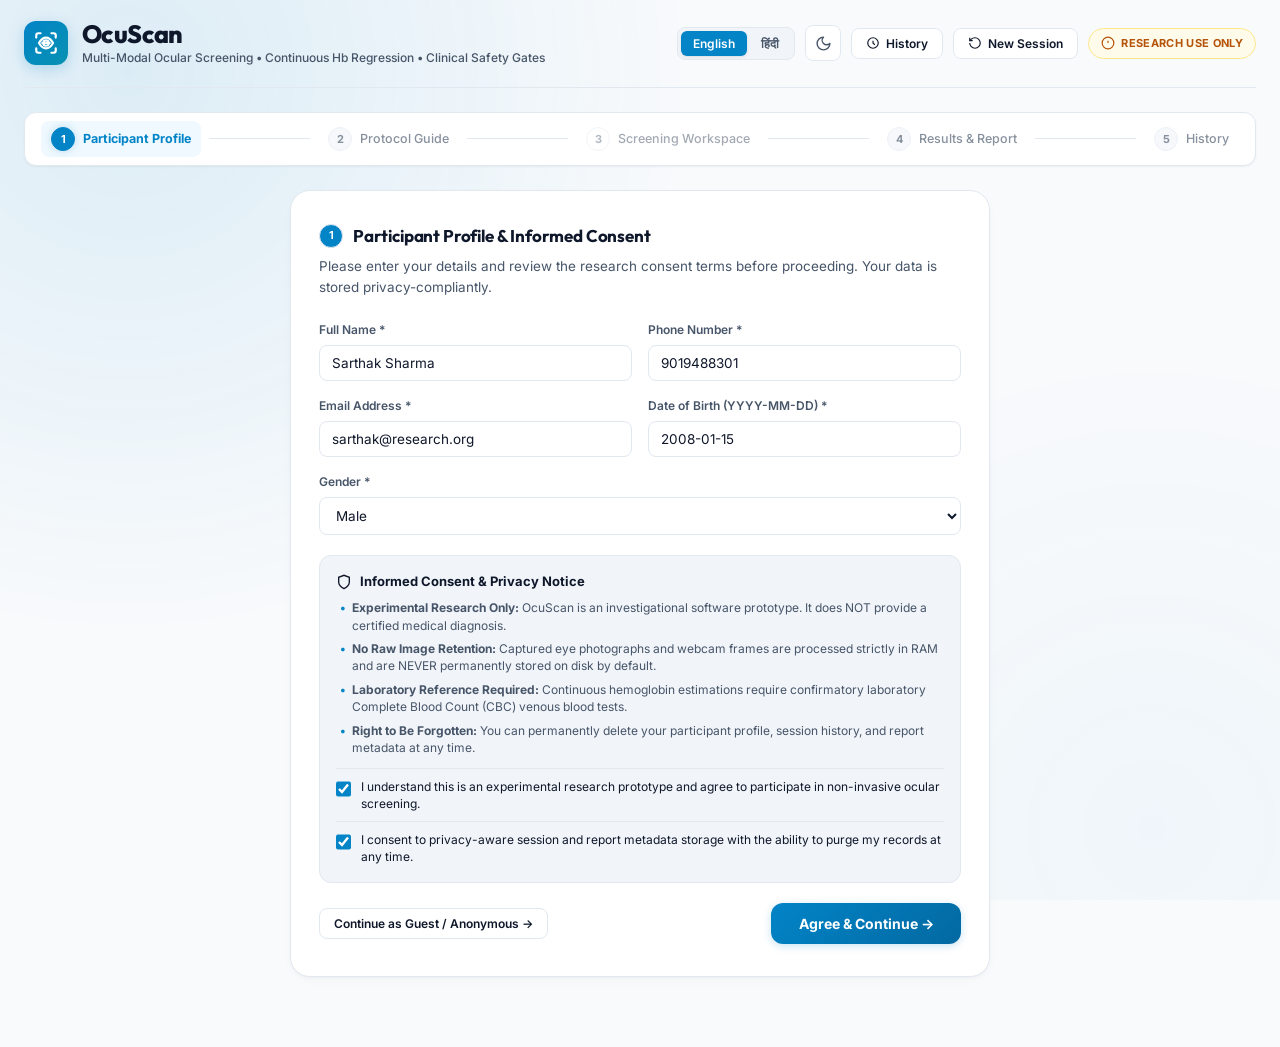
==== static/index.html @ 0b0ce46f "Improved UI and User View" ====
<!DOCTYPE html>
<html lang="en">
<head>
  <meta charset="UTF-8">
  <meta name="viewport" content="width=device-width, initial-scale=1.0">
  <title>OcuScan — Multi-Modal Ocular Screening & Clinical Research Framework</title>
  <meta name="description" content="Research-grade ocular computer vision screening pipeline for Anemia, Conjunctivitis, and Jaundice with reliability gating and multi-view aggregation.">
  
  <!-- Modern Google Fonts -->
  <link rel="preconnect" href="https://fonts.googleapis.com">
  <link rel="preconnect" href="https://fonts.gstatic.com" crossorigin>
  <link href="https://fonts.googleapis.com/css2?family=Inter:wght@400;500;600;700&family=Outfit:wght@600;700;800&display=swap" rel="stylesheet">
  
  <link rel="stylesheet" href="/static/css/style.css">

  <!-- Early theme initialization to prevent Flash of Unstyled Theme -->
  <script>
    (function() {
      try {
        var saved = localStorage.getItem('eyehealth_theme');
        var prefersDark = window.matchMedia && window.matchMedia('(prefers-color-scheme: dark)').matches;
        var theme = saved ? saved : (prefersDark ? 'dark' : 'light');
        document.documentElement.setAttribute('data-theme', theme);
      } catch(e) {}
    })();
  </script>
</head>
<body>
  <div class="container">
    <!-- Header -->
    <header class="header">
      <div class="logo-group">
        <!-- OcuScan Stylized Eye-Scanning Reticle Logo -->
        <div class="logo-icon" aria-hidden="true">
          <svg viewBox="0 0 24 24" fill="none" stroke="currentColor" stroke-width="2" stroke-linecap="round" stroke-linejoin="round">
            <!-- Scanning Reticle Bracket Corners -->
            <path d="M3 7V5a2 2 0 0 1 2-2h2"/>
            <path d="M17 3h2a2 2 0 0 1 2 2v2"/>
            <path d="M21 17v2a2 2 0 0 1-2 2h-2"/>
            <path d="M7 21H5a2 2 0 0 1-2-2v-2"/>
            <!-- Eye Contour -->
            <path d="M5.5 12C7.5 8.5 10 7 12 7s4.5 1.5 6.5 5c-2 3.5-4.5 5-6.5 5s-4.5-1.5-6.5-5Z"/>
            <!-- Iris Focus Aperture -->
            <circle cx="12" cy="12" r="2.5"/>
            <!-- Scanning Focal Beam -->
            <line x1="8.5" y1="12" x2="15.5" y2="12" stroke-dasharray="1 1"/>
          </svg>
        </div>
        <div class="title-area">
          <h1 id="appTitle">OcuScan</h1>
          <p id="appSubtitle" data-i18n="appSubtitle">Multi-Modal Ocular Screening &bull; Continuous Hb Regression &bull; Clinical Safety Gates</p>
        </div>
      </div>
      
      <!-- Header Actions: Language Switcher, Theme Toggle, User Badge, History, Disclaimer -->
      <div class="header-actions">
        <!-- In-Header Language Switcher -->
        <div class="lang-toggle" role="group" aria-label="Language Selector">
          <button id="langBtnEn" class="lang-btn active" type="button" title="Switch to English">English</button>
          <button id="langBtnHi" class="lang-btn" type="button" title="हिंदी में बदलें">हिंदी</button>
        </div>

        <!-- Dark/Light Theme Toggle -->
        <button id="themeToggleBtn" class="theme-toggle-btn" type="button" aria-label="Toggle dark/light theme" title="Toggle dark/light theme">
          <svg class="theme-icon-moon" viewBox="0 0 24 24" fill="none" stroke="currentColor" stroke-width="2" stroke-linecap="round" stroke-linejoin="round">
            <path d="M12 3a6 6 0 0 0 9 9 9 9 0 1 1-9-9Z"/>
          </svg>
          <svg class="theme-icon-sun" viewBox="0 0 24 24" fill="none" stroke="currentColor" stroke-width="2" stroke-linecap="round" stroke-linejoin="round">
            <circle cx="12" cy="12" r="4"/>
            <path d="M12 2v2"/>
            <path d="M12 20v2"/>
            <path d="m4.93 4.93 1.41 1.41"/>
            <path d="m17.66 17.66 1.41 1.41"/>
            <path d="M2 12h2"/>
            <path d="M20 12h2"/>
            <path d="m6.34 17.66-1.41 1.41"/>
            <path d="m19.07 4.93-1.41 1.41"/>
          </svg>
        </button>

        <!-- Registered User Badge -->
        <div id="userBadge" class="btn-secondary" style="display: none; padding: 5px 10px; font-size: 11.5px;">
          <svg width="14" height="14" viewBox="0 0 24 24" fill="none" stroke="currentColor" stroke-width="2">
            <path d="M20 21v-2a4 4 0 0 0-4-4H8a4 4 0 0 0-4 4v2"/>
            <circle cx="12" cy="7" r="4"/>
          </svg>
          <span id="userNameBadge">Participant</span>
        </div>

        <!-- History Button -->
        <button id="btnNavHistory" class="btn-secondary" type="button" title="View screening history">
          <svg width="14" height="14" viewBox="0 0 24 24" fill="none" stroke="currentColor" stroke-width="2">
            <path d="M12 8v4l3 3"/>
            <circle cx="12" cy="12" r="9"/>
          </svg>
          <span id="btnNavHistoryText" data-i18n="btnNavHistoryText">History</span>
        </button>

        <!-- New Session Button -->
        <button id="btnResetSession" class="btn-secondary" type="button" title="Clear inputs and start fresh screening">
          <svg width="14" height="14" viewBox="0 0 24 24" fill="none" stroke="currentColor" stroke-width="2">
            <path d="M3 12a9 9 0 1 0 9-9 9.75 9.75 0 0 0-6.74 2.74L3 8"/>
            <path d="M3 3v5h5"/>
          </svg>
          <span id="btnNewSessionText" data-i18n="btnNewSessionText">New Session</span>
        </button>

        <!-- Research Badge -->
        <div class="research-disclaimer-badge">
          <svg width="14" height="14" viewBox="0 0 24 24" fill="none" stroke="currentColor" stroke-width="2">
            <circle cx="12" cy="12" r="10"/>
            <line x1="12" y1="8" x2="12" y2="12"/>
            <line x1="12" y1="16" x2="12.01" y2="16"/>
          </svg>
          <span>RESEARCH USE ONLY</span>
        </div>
      </div>
    </header>

    <!-- Clinical Workflow Navigation Bar (Exact 5-Step Order) -->
    <nav class="stepper-nav" id="stepperNav" aria-label="Workflow Progress">
      <!-- Step 1: Participant Profile / Login -->
      <button class="step-item active" id="stepBtn1" data-step="1">
        <span class="step-circle">1</span>
        <span class="step-label" data-i18n="step1">Participant Profile</span>
      </button>
      <div class="step-divider" id="stepDiv1"></div>

      <!-- Step 2: Protocol Guide -->
      <button class="step-item" id="stepBtn2" data-step="2">
        <span class="step-circle">2</span>
        <span class="step-label" data-i18n="step2">Protocol Guide</span>
      </button>
      <div class="step-divider" id="stepDiv2"></div>

      <!-- Step 3: Screening Workspace / Capture -->
      <button class="step-item" id="stepBtn3" data-step="3">
        <span class="step-circle">3</span>
        <span class="step-label" data-i18n="step3">Screening Workspace</span>
      </button>
      <div class="step-divider" id="stepDiv3"></div>

      <!-- Step 4: Analysis & Results / Report -->
      <button class="step-item" id="stepBtn4" data-step="4">
        <span class="step-circle">4</span>
        <span class="step-label" data-i18n="step4">Results &amp; Report</span>
      </button>
      <div class="step-divider" id="stepDiv4"></div>

      <!-- Step 5: History -->
      <button class="step-item" id="stepBtn5" data-step="5">
        <span class="step-circle">5</span>
        <span class="step-label" data-i18n="step5">History</span>
      </button>

      <!-- Legacy hidden step hooks for backward compatibility -->
      <button class="step-item" id="stepBtn6" data-step="6" style="display: none;"></button>
      <button class="step-item" id="stepBtn7" data-step="7" style="display: none;"></button>
      <div class="step-divider" id="stepDiv5" style="display: none;"></div>
      <div class="step-divider" id="stepDiv6" style="display: none;"></div>
    </nav>

    <!-- ================================================================
         STEP 1: PARTICIPANT PROFILE / LOGIN & INFORMED CONSENT
         ================================================================ -->
    <section id="page2Registration" class="page-view active">
      <div class="reg-container">
        <div style="display: flex; align-items: center; gap: 10px; margin-bottom: 8px;">
          <div class="step-circle" style="background: var(--color-brand); color: #fff;">1</div>
          <h2 class="section-title" style="margin: 0;" data-i18n="regTitle">Participant Profile &amp; Informed Consent</h2>
        </div>
        <p style="color: var(--text-secondary); font-size: 13.5px; margin-bottom: 24px;" data-i18n="regSub">
          Please enter your details and review the research consent terms before proceeding. Your data is stored privacy-compliantly.
        </p>

        <form id="formRegistration">
          <div class="form-grid-2">
            <div class="form-group">
              <label class="form-label" for="inputRegName" data-i18n="labelFullName">Full Name *</label>
              <input type="text" id="inputRegName" class="form-input" placeholder="e.g. Sarthak Sharma" required value="Sarthak Sharma">
            </div>
            <div class="form-group">
              <label class="form-label" for="inputRegPhone" data-i18n="labelPhone">Phone Number *</label>
              <input type="tel" id="inputRegPhone" class="form-input" placeholder="e.g. 9019488301" required value="9019488301">
            </div>
            <div class="form-group">
              <label class="form-label" for="inputRegEmail" data-i18n="labelEmail">Email Address *</label>
              <input type="email" id="inputRegEmail" class="form-input" placeholder="e.g. sarthak@research.org" required value="sarthak@research.org">
            </div>
            <div class="form-group">
              <label class="form-label" for="inputRegDob" data-i18n="labelDob">Date of Birth (YYYY-MM-DD) *</label>
              <input type="text" id="inputRegDob" class="form-input" placeholder="YYYY-MM-DD" required value="2008-01-15">
            </div>
            <!-- Mandatory Gender Selection (Male, Female, Other) -->
            <div class="form-group" style="grid-column: span 2;">
              <label class="form-label" for="inputRegGender" data-i18n="labelGender">Gender *</label>
              <select id="inputRegGender" class="form-input" required>
                <option value="" disabled data-i18n="genderSelectDefault">Select Gender</option>
                <option value="Male" selected data-i18n="genderMale">Male</option>
                <option value="Female" data-i18n="genderFemale">Female</option>
                <option value="Other" data-i18n="genderOther">Other</option>
              </select>
            </div>
          </div>

          <!-- Informed Consent Panel -->
          <div class="consent-panel">
            <h4 data-i18n="consentHeader">
              <svg width="16" height="16" viewBox="0 0 24 24" fill="none" stroke="currentColor" stroke-width="2">
                <path d="M12 22s8-4 8-10V5l-8-3-8 3v7c0 6 8 10 8 10z"/>
              </svg>
              Informed Consent &amp; Privacy Notice
            </h4>
            <ul>
              <li data-i18n="consentP1"><strong>Experimental Research Only:</strong> OcuScan is an investigational software prototype. It does NOT provide a certified medical diagnosis.</li>
              <li data-i18n="consentP2"><strong>No Raw Image Retention:</strong> Captured eye photographs and webcam frames are processed strictly in RAM and are NEVER permanently stored on disk by default.</li>
              <li data-i18n="consentP3"><strong>Laboratory Reference Required:</strong> Continuous hemoglobin estimations require confirmatory laboratory Complete Blood Count (CBC) venous blood tests.</li>
              <li data-i18n="consentP4"><strong>Right to Be Forgotten:</strong> You can permanently delete your participant profile, session history, and report metadata at any time.</li>
            </ul>

            <div class="consent-checkbox-wrap">
              <input type="checkbox" id="chkConsentResearch" checked required>
              <label for="chkConsentResearch" class="consent-checkbox-label" data-i18n="chkConsentResearchText">
                I understand this is an experimental research prototype and agree to participate in non-invasive ocular screening.
              </label>
            </div>
            <div class="consent-checkbox-wrap" style="margin-top: 8px;">
              <input type="checkbox" id="chkConsentStorage" checked required>
              <label for="chkConsentStorage" class="consent-checkbox-label" data-i18n="chkConsentStorageText">
                I consent to privacy-aware session and report metadata storage with the ability to purge my records at any time.
              </label>
            </div>
          </div>

          <div id="regErrorAlert" class="alert-box alert-danger" style="display: none; margin-bottom: 16px;"></div>

          <div style="display: flex; justify-content: space-between; align-items: center; gap: 12px; flex-wrap: wrap;">
            <button id="btnSkipRegistration" class="btn-secondary" type="button" data-i18n="btnSkipReg">
              Continue as Guest / Anonymous &rarr;
            </button>
            <button id="btnSubmitRegistration" class="btn-primary" type="submit" style="width: auto; min-width: 190px;">
              <span data-i18n="btnAgreeContinue">Agree &amp; Continue &rarr;</span>
            </button>
          </div>
          <!-- Hidden legacy back link for backward safety -->
          <button id="btnBackToLang" type="button" style="display: none;"></button>
        </form>
      </div>
    </section>

    <!-- ================================================================
         STEP 2: PROTOCOL GUIDE
         ================================================================ -->
    <section id="page3Guide" class="page-view">
      <div class="guide-container">
        <div style="display: flex; align-items: center; gap: 10px; margin-bottom: 8px;">
          <div class="step-circle" style="background: var(--color-brand); color: #fff;">2</div>
          <h2 class="section-title" style="margin: 0;" data-i18n="guideTitle">Guided Preparation &amp; Protocol</h2>
        </div>
        <p style="color: var(--text-secondary); font-size: 13.5px;" data-i18n="guideSub">
          Follow these 6 simple steps for optimal optical clarity, non-invasive imaging, and reliable screening results.
        </p>

        <div class="guide-step-grid">
          <div class="guide-step-card">
            <span class="guide-step-badge">1</span>
            <h3 class="guide-step-title" data-i18n="guideStep1Title">Diffuse Illumination</h3>
            <p class="guide-step-text" data-i18n="guideStep1Desc">Face an indirect, soft light source. Avoid direct flash, harsh sunlight reflections, or heavy shadows on the ocular surface.</p>
          </div>
          <div class="guide-step-card">
            <span class="guide-step-badge">2</span>
            <h3 class="guide-step-title" data-i18n="guideStep2Title">Enable Camera</h3>
            <p class="guide-step-text" data-i18n="guideStep2Desc">Allow browser camera permissions when prompted. Alternatively, use research photograph file upload.</p>
          </div>
          <div class="guide-step-card">
            <span class="guide-step-badge">3</span>
            <h3 class="guide-step-title" data-i18n="guideStep3Title">Eye Positioning (10–15 cm)</h3>
            <p class="guide-step-text" data-i18n="guideStep3Desc">Position the target eye within 10–15 cm of the lens. Macro anterior view required, NOT a distant full-face selfie.</p>
          </div>
          <div class="guide-step-card">
            <span class="guide-step-badge">4</span>
            <h3 class="guide-step-title" data-i18n="guideStep4Title">Non-Invasive View Selection</h3>
            <p class="guide-step-text" data-i18n="guideStep4Desc">Gently expose the lower palpebral conjunctiva by resting a clean fingertip on the lower cheekbone. Never force or pull.</p>
          </div>
          <div class="guide-step-card">
            <span class="guide-step-badge">5</span>
            <h3 class="guide-step-title" data-i18n="guideStep5Title">Automated Quality Check</h3>
            <p class="guide-step-text" data-i18n="guideStep5Desc">The system checks sharpness and luminance in real-time. If blur or glare is detected, instant feedback is provided.</p>
          </div>
          <div class="guide-step-card">
            <span class="guide-step-badge">6</span>
            <h3 class="guide-step-title" data-i18n="guideStep6Title">Downloadable 2-Page Report</h3>
            <p class="guide-step-text" data-i18n="guideStep6Desc">Receive an official, two-page clinical research report in English or Hindi with complete diagnostic safety boundaries.</p>
          </div>
        </div>

        <div style="display: flex; justify-content: space-between; align-items: center; gap: 12px; flex-wrap: wrap;">
          <button id="btnBackToReg" class="btn-secondary" type="button" data-i18n="btnBackProfile">&larr; Back to Profile</button>
          <button id="btnProceedToCapture" class="btn-primary" type="button" style="width: auto; min-width: 200px;">
            <span data-i18n="btnReadyCapture">Ready to Capture &rarr;</span>
          </button>
        </div>
      </div>
    </section>

    <!-- ================================================================
         STEP 3: SCREENING WORKSPACE / CAPTURE
         ================================================================ -->
    <section id="page4Capture" class="page-view">
      <!-- Welcome Hero Section -->
      <div style="margin-bottom: 20px;">
        <h2 style="font-family: 'Outfit', sans-serif; font-size: 22px; font-weight: 700; color: var(--text-primary); margin-bottom: 4px;" data-i18n="screeningTitle">
          Non-Invasive Ocular Health Screening
        </h2>
        <p style="color: var(--text-secondary); font-size: 13.5px; max-width: 780px; line-height: 1.5;" data-i18n="screeningSub">
          Upload high-resolution anterior segment photographs or capture a live macro camera still to estimate continuous hemoglobin (Hb in g/dL) with active clinical reliability and dataset validation gates.
        </p>
      </div>

      <!-- Project Context Banner -->
      <aside class="banner-notice" aria-label="System Notice">
        <div style="display: flex; align-items: center; gap: 10px;">
          <svg width="18" height="18" viewBox="0 0 24 24" fill="none" stroke="currentColor" stroke-width="2" style="color: var(--color-brand); flex-shrink: 0;">
            <path d="M12 22s8-4 8-10V5l-8-3-8 3v7c0 6 8 10 8 10z"/>
          </svg>
          <div>
            <strong data-i18n="safetyGateTitle">Active Safety Gating:</strong>
            <span data-i18n="safetyGateText">Continuous hemoglobin predictions are permitted for experimental research use. Disease classifications are gated when dataset shortcuts or missing ground truth are detected.</span>
          </div>
        </div>
      </aside>

      <!-- Clinical Target Modules Selection -->
      <section aria-labelledby="modules-title">
        <h2 id="modules-title" class="section-title">
          <svg width="18" height="18" viewBox="0 0 24 24" fill="none" stroke="currentColor" stroke-width="2">
            <rect x="3" y="3" width="7" height="7"/>
            <rect x="14" y="3" width="7" height="7"/>
            <rect x="14" y="14" width="7" height="7"/>
            <rect x="3" y="14" width="7" height="7"/>
          </svg>
          <span data-i18n="modulesTitle">Clinical Target Modules</span>
        </h2>
        <div class="modules-grid" id="modulesGrid">
          <!-- Module A: Anemia -->
          <article class="module-card selected" id="moduleCardAnemia" data-module="anemia" tabindex="0" role="button" aria-pressed="true">
            <div class="card-top">
              <div>
                <h3 class="module-name" data-i18n="moduleAnemiaName">Anemia / Hemoglobin</h3>
                <span class="module-sub" data-i18n="moduleAnemiaSub">Continuous Hb Regression</span>
              </div>
              <span class="status-badge available" data-i18n="statusResearchOnly">RESEARCH ONLY</span>
            </div>
            <p class="module-desc" data-i18n="moduleAnemiaDesc">
              Predicts laboratory hemoglobin (g/dL) from conjunctival pallor using a pretrained ResNet-50. Supports multi-view session averaging across palpebral and forniceal crops.
            </p>
            <div class="module-meta">
              <span>Arch: ResNet-50</span>
              <span>Test MAE: ~1.50 g/dL</span>
            </div>
          </article>

          <!-- Module B: Conjunctivitis -->
          <article class="module-card" id="moduleCardConj" data-module="conjunctivitis" tabindex="0" role="button" aria-pressed="false">
            <div class="card-top">
              <div>
                <h3 class="module-name" data-i18n="moduleConjName">Conjunctivitis</h3>
                <span class="module-sub" data-i18n="moduleConjSub">Ocular Erythema Classifier</span>
              </div>
              <span class="status-badge blocked" data-i18n="statusBlockedGate">BLOCKED (GATE)</span>
            </div>
            <p class="module-desc" data-i18n="moduleConjDesc">
              Reliability gate active. Layer 3.5 audit revealed normal vs disease classes have non-overlapping dimensions (56px square vs 352px macro). Predictions are blocked to prevent shortcut reliance.
            </p>
            <div class="module-meta">
              <span>Arch: MobileNetV3-S</span>
              <span>Gate: Resolution Confound</span>
            </div>
          </article>

          <!-- Module C: Jaundice -->
          <article class="module-card disabled" id="moduleCardJaund" data-module="jaundice" tabindex="0" role="button" aria-pressed="false" aria-disabled="true">
            <div class="card-top">
              <div>
                <h3 class="module-name" data-i18n="moduleJaundName">Jaundice / Icterus</h3>
                <span class="module-sub" data-i18n="moduleJaundSub">Scleral Bilirubin Screening</span>
              </div>
              <span class="status-badge unavailable" data-i18n="statusUnavailable">UNAVAILABLE</span>
            </div>
            <p class="module-desc" data-i18n="moduleJaundDesc">
              No clinical dataset or laboratory total serum bilirubin measurements exist in workspace. Synthetic predictions and placeholder models are prohibited.
            </p>
            <div class="module-meta">
              <span>Arch: MobileNetV3-S</span>
              <span>Status: Dataset Missing</span>
            </div>
          </article>
        </div>
      </section>

      <!-- Main Workflow Layout -->
      <main class="workflow-grid">
        <!-- Input Panel -->
        <section class="panel" aria-labelledby="input-title">
          <h2 id="input-title" class="section-title">
            <svg width="18" height="18" viewBox="0 0 24 24" fill="none" stroke="currentColor" stroke-width="2">
              <path d="M21 15v4a2 2 0 0 1-2 2H5a2 2 0 0 1-2-2v-4"/>
              <polyline points="17 8 12 3 7 8"/>
              <line x1="12" y1="3" x2="12" y2="15"/>
            </svg>
            <span data-i18n="inputSessionTitle">Input Session &amp; Image Capture</span>
          </h2>

          <!-- Module Status Explanation Banner -->
          <div id="moduleBanner" class="alert-box alert-info" style="margin-bottom: 16px;">
            <strong>Active Module: Anemia Hemoglobin Regressor</strong><br>
            Permitted for experimental research use. You may upload one or multiple anatomical views (e.g. palpebral, forniceal, full eye) from the same capture session.
          </div>

          <!-- Source Mode Switcher -->
          <div class="mode-switcher">
            <button id="btnModeUpload" class="btn-mode active" type="button">
              <svg width="15" height="15" viewBox="0 0 24 24" fill="none" stroke="currentColor" stroke-width="2">
                <path d="M21 15v4a2 2 0 0 1-2 2H5a2 2 0 0 1-2-2v-4"/>
                <polyline points="17 8 12 3 7 8"/>
                <line x1="12" y1="3" x2="12" y2="15"/>
              </svg>
              <span data-i18n="modeUpload">File Upload Mode</span>
            </button>
            <button id="btnModeWebcam" class="btn-mode" type="button">
              <svg width="15" height="15" viewBox="0 0 24 24" fill="none" stroke="currentColor" stroke-width="2">
                <path d="M23 7l-7 5 7 5V7z"/>
                <rect x="1" y="5" width="15" height="14" rx="2" ry="2"/>
              </svg>
              <span data-i18n="modeWebcam">Live Laptop Camera</span>
            </button>
          </div>

          <!-- File Upload Section -->
          <div id="uploadSection">
            <!-- Dropzone -->
            <div class="dropzone" id="dropzone" role="region" aria-label="Image dropzone">
              <input type="file" id="fileInput" multiple accept=".jpg,.jpeg,.png,.bmp,.webp,.tiff" style="display: none;">
              <svg viewBox="0 0 24 24" fill="none" stroke-width="1.5" stroke-linecap="round" stroke-linejoin="round">
                <rect x="3" y="3" width="18" height="18" rx="2" ry="2"/>
                <circle cx="8.5" cy="8.5" r="1.5"/>
                <polyline points="21 15 16 10 5 21"/>
              </svg>
              <div class="dropzone-title" data-i18n="dropzoneTitle">Click to upload or drag &amp; drop images</div>
              <div class="dropzone-hint" data-i18n="dropzoneHint">Supports JPG, PNG, WEBP (Ocular anterior crops or full eye)</div>
            </div>

            <!-- Uploaded Images Previews & View Selection -->
            <div class="previews-container" id="previewsContainer" style="display: none;">
              <!-- Dynamically populated -->
            </div>
          </div>

          <!-- Live Laptop Camera Section (Layer 6) -->
          <div id="webcamSection" style="display: none;">
            <!-- Camera Viewport Container -->
            <div class="webcam-container">
              <video id="webcamVideo" autoplay playsinline muted></video>
              <div class="webcam-overlay" id="webcamOverlay">
                <div class="eye-guide-reticle">
                  <div class="eye-guide-oval"></div>
                </div>
                <div class="guide-label-box">
                  <span class="guide-title" data-i18n="guideReticleTitle">Manual Macro Framing Target (10–15 cm)</span>
                  <span class="guide-sub" data-i18n="guideReticleSub">Position one eye to fill this area. Positioning aid only; not automated eye detection.</span>
                </div>
              </div>
              <canvas id="webcamCanvas" style="display: none;"></canvas>
            </div>

            <!-- Anatomical Framing Warning -->
            <div class="alert-box alert-warning" style="margin-top: 10px; font-size: 11.5px; line-height: 1.45;" data-i18n="cameraMacroWarning">
              <strong>⚠️ MACRO EYE FRAMING REQUIRED — NOT A FULL FACE:</strong><br>
              The model requires a close-up image of the ocular conjunctiva. A full-face selfie contains mostly facial skin and background, which cannot be analyzed for microvascular conjunctival pallor. Move within 10–15 cm of the laptop camera and expose the target eye view.
            </div>

            <!-- Camera Controls -->
            <div class="camera-controls">
              <button id="btnStartCamera" class="btn-cam" type="button">
                <svg width="15" height="15" viewBox="0 0 24 24" fill="none" stroke="currentColor" stroke-width="2">
                  <circle cx="12" cy="12" r="10"/>
                  <polygon points="10 8 16 12 10 16 10 8"/>
                </svg>
                <span data-i18n="btnStartCam">Start Camera</span>
              </button>
              <button id="btnCaptureStill" class="btn-cam btn-cam-capture" type="button" disabled>
                <svg width="15" height="15" viewBox="0 0 24 24" fill="none" stroke="currentColor" stroke-width="2">
                  <circle cx="12" cy="12" r="3"/>
                  <path d="M19 21H5a2 2 0 0 1-2-2V7a2 2 0 0 1 2-2h4l2-3h6l2 3h4a2 2 0 0 1 2 2v12a2 2 0 0 1-2 2z"/>
                </svg>
                <span data-i18n="btnCaptureCam">Capture Still</span>
              </button>
              <button id="btnStopCamera" class="btn-cam" type="button" style="display: none;">
                <svg width="15" height="15" viewBox="0 0 24 24" fill="none" stroke="currentColor" stroke-width="2">
                  <rect x="6" y="6" width="12" height="12"/>
                </svg>
                <span data-i18n="btnStopCam">Stop</span>
              </button>
            </div>

            <!-- Camera Status & Error Alert -->
            <div id="webcamStatusAlert" class="alert-box alert-warning" style="display: none; margin-top: 12px;"></div>

            <!-- Captured Still Preview & Guidance Card -->
            <div id="capturedStillCard" class="captured-card" style="display: none; margin-top: 16px;">
              <div style="display: flex; gap: 14px; align-items: flex-start;">
                <img id="capturedStillThumb" class="preview-thumb" alt="Captured still frame" style="width: 72px; height: 72px;">
                <div style="flex-grow: 1;">
                  <div style="display: flex; justify-content: space-between; align-items: center;">
                    <strong style="font-size: 13px;" data-i18n="capturedStillTitle">Captured Webcam Still</strong>
                    <button id="btnRecapture" class="btn-remove" title="Discard and recapture" type="button" style="width: auto; padding: 2px 8px; font-size: 11px;" data-i18n="btnRecapture">Recapture</button>
                  </div>
                  <div id="webcamQualityMetrics" style="font-size: 11px; margin-top: 4px;"></div>
                  <div style="margin-top: 8px;">
                    <label style="font-size: 11px; color: var(--text-muted); display: block; margin-bottom: 2px;" data-i18n="labelAnatomicalView">Anatomical View Tag:</label>
                    <select id="webcamViewSelect" style="width: 100%; background: var(--bg-input); border: 1px solid var(--border-subtle); color: var(--text-primary); padding: 5px 8px; border-radius: 6px; font-size: 12px;">
                      <option value="raw_eye" data-i18n="viewRawEye">Raw Full Eye View</option>
                      <option value="palpebral" data-i18n="viewPalpebral">Palpebral Conjunctiva</option>
                      <option value="forniceal" data-i18n="viewForniceal">Forniceal Conjunctiva</option>
                      <option value="forniceal_palpebral" data-i18n="viewFornicealPalpebral">Forniceal + Palpebral</option>
                      <option value="unspecified" data-i18n="viewUnspecified">Unspecified Ocular Crop</option>
                    </select>
                  </div>
                </div>
              </div>
              <div id="webcamGuidanceBox" class="guidance-box" style="margin-top: 10px; font-size: 11px;"></div>
            </div>

            <!-- Webcam Domain Validation Gate Warning & Researcher Override -->
            <div id="webcamDomainNotice" class="alert-box alert-danger" style="margin-top: 16px;">
              <h4 style="display: flex; align-items: center; gap: 6px;">
                <svg width="15" height="15" viewBox="0 0 24 24" fill="none" stroke="currentColor" stroke-width="2">
                  <rect x="3" y="11" width="18" height="11" rx="2" ry="2"/>
                  <path d="M7 11V7a5 5 0 0 1 10 0v4"/>
                </svg>
                <span data-i18n="webcamGateTitle">Camera-Domain Validation Gate Active</span>
              </h4>
              <p style="margin-bottom: 8px;" data-i18n="webcamGateText">
                The anemia ResNet-50 model was trained strictly on clinical research photography and has not been validated for ordinary laptop webcams. By default, webcam inference is blocked per Layer 6 standards.
              </p>
              <label style="display: flex; align-items: center; gap: 8px; font-size: 12px; cursor: pointer; color: var(--text-primary);">
                <input type="checkbox" id="chkWebcamOverride">
                <span data-i18n="chkWebcamOverrideText">Enable Researcher Experimental Override (Unvalidated Webcam Test)</span>
              </label>
            </div>
          </div>

          <!-- Quality Pre-Check Feedback -->
          <div id="qualityWarningBox" class="alert-box alert-warning" style="display: none; margin-bottom: 16px;"></div>

          <!-- Primary CTA Button -->
          <button id="btnAnalyze" class="btn-primary" disabled>
            <span id="btnAnalyzeText" data-i18n="btnAnalyzeText">Run Research Inference</span>
            <div id="btnSpinner" class="spinner" style="display: none;"></div>
          </button>
        </section>

        <!-- Session Analysis Preview Companion Panel -->
        <section class="panel" aria-labelledby="results-title">
          <div style="display: flex; justify-content: space-between; align-items: center; margin-bottom: 16px; flex-wrap: wrap; gap: 8px;">
            <h2 id="results-title" class="section-title" style="margin-bottom: 0;">
              <svg width="18" height="18" viewBox="0 0 24 24" fill="none" stroke="currentColor" stroke-width="2">
                <path d="M14 2H6a2 2 0 0 0-2 2v16a2 2 0 0 0 2 2h12a2 2 0 0 0 2-2V8z"/>
                <polyline points="14 2 14 8 20 8"/>
                <line x1="16" y1="13" x2="8" y2="13"/>
                <line x1="16" y1="17" x2="8" y2="17"/>
                <polyline points="10 9 9 9 8 9"/>
              </svg>
              <span data-i18n="sessionPreviewTitle">Session Analysis Preview</span>
            </h2>
            <div style="display: flex; gap: 8px; align-items: center;">
              <button id="btnViewReport" class="btn-primary" type="button" style="display: none; padding: 6px 12px; font-size: 12px; border-radius: 6px; width: auto; align-items: center; gap: 6px;">
                <svg width="14" height="14" viewBox="0 0 24 24" fill="none" stroke="currentColor" stroke-width="2">
                  <path d="M14 2H6a2 2 0 0 0-2 2v16a2 2 0 0 0 2 2h12a2 2 0 0 0 2-2V8z"/>
                  <polyline points="14 2 14 8 20 8"/>
                </svg>
                <span data-i18n="clinicalReportBtn">Clinical Report</span>
              </button>
              <button id="btnExport" class="btn-export" style="display: none;">
                <svg width="15" height="15" viewBox="0 0 24 24" fill="none" stroke="currentColor" stroke-width="2">
                  <path d="M21 15v4a2 2 0 0 1-2 2H5a2 2 0 0 1-2-2v-4"/>
                  <polyline points="7 10 12 15 17 10"/>
                  <line x1="12" y1="15" x2="12" y2="3"/>
                </svg>
                <span data-i18n="exportJsonBtn">Export JSON</span>
              </button>
            </div>
          </div>

          <!-- Initial Placeholder State -->
          <div id="resultsEmpty" class="results-empty">
            <svg viewBox="0 0 24 24" fill="none" stroke-width="1.5">
              <circle cx="12" cy="12" r="10"/>
              <path d="M12 16v-4"/>
              <path d="M12 8h.01"/>
            </svg>
            <p data-i18n="resultsEmptyText">Select images and click <strong>Run Research Inference</strong> to generate an experimental session estimate.</p>
          </div>

          <!-- Active Results Display -->
          <div id="resultsContent" class="results-content" style="display: none;">
            <!-- Dynamically populated -->
          </div>

          <!-- Clinical Protocol Quick Checklist -->
          <div style="background: var(--bg-secondary); border: 1px solid var(--border-subtle); border-radius: var(--radius-md); padding: 14px 16px; margin-top: 16px;">
            <div style="font-size: 11px; font-weight: 700; text-transform: uppercase; letter-spacing: 0.05em; color: var(--text-muted); margin-bottom: 8px; display: flex; align-items: center; gap: 6px;">
              <svg width="13" height="13" viewBox="0 0 24 24" fill="none" stroke="currentColor" stroke-width="2">
                <circle cx="12" cy="12" r="10"/>
                <polyline points="12 6 12 12 14 14"/>
              </svg>
              <span data-i18n="checklistTitle">Clinical Protocol Checklist</span>
            </div>
            <div style="display: flex; flex-direction: column; gap: 6px; font-size: 12px; color: var(--text-secondary);">
              <div style="display: flex; align-items: center; gap: 8px;">
                <span style="color: var(--color-success); font-weight: bold;">✓</span>
                <span data-i18n="checklistItem1">Macro anterior framing within 10–15 cm</span>
              </div>
              <div style="display: flex; align-items: center; gap: 8px;">
                <span style="color: var(--color-success); font-weight: bold;">✓</span>
                <span data-i18n="checklistItem2">Expose lower palpebral/forniceal conjunctiva</span>
              </div>
              <div style="display: flex; align-items: center; gap: 8px;">
                <span style="color: var(--color-success); font-weight: bold;">✓</span>
                <span data-i18n="checklistItem3">Real-time sharpness &amp; luminance validation</span>
              </div>
              <div style="display: flex; align-items: center; gap: 8px;">
                <span style="color: var(--color-success); font-weight: bold;">✓</span>
                <span data-i18n="checklistItem4">Continuous ResNet-50 Hb regression (g/dL)</span>
              </div>
            </div>
          </div>
        </section>
      </main>

      <div style="margin-top: 24px;">
        <button id="btnBackToGuide" class="btn-secondary" type="button" data-i18n="btnBackGuide">
          &larr; Back to Protocol Guide
        </button>
      </div>
    </section>

    <!-- ================================================================
         STEP 4: ANALYSIS & RESULTS / REPORT (COMBINED STEP)
         ================================================================ -->
    <section id="page6Results" class="page-view">
      <!-- 4A: In-Progress Inference Loading State -->
      <div id="analysisLoadingView" class="analysis-hero" style="display: none;">
        <div class="radar-spinner"></div>
        <h3 class="analysis-status-msg" data-i18n="analysisLoadingTitle">Processing Ocular Computer Vision Pipeline</h3>
        <p class="analysis-sub-msg" data-i18n="analysisLoadingSub">
          Inspecting pixel luminance, verifying anatomical crop, and computing multi-view ResNet-50 continuous hemoglobin regression...
        </p>
      </div>

      <!-- 4B: Pending / No Data State (if accessed before analysis) -->
      <div id="resultsNoDataView" class="results-empty" style="display: none; padding: 60px 20px; background: var(--bg-card); border: 1px solid var(--border-subtle); border-radius: var(--radius-xl);">
        <svg viewBox="0 0 24 24" fill="none" stroke-width="1.5">
          <circle cx="12" cy="12" r="10"/>
          <path d="M12 16v-4"/>
          <path d="M12 8h.01"/>
        </svg>
        <h3 style="font-family: 'Outfit', sans-serif; font-size: 16px; color: var(--text-primary); margin-top: 8px;">No Active Screening Results</h3>
        <p style="color: var(--text-muted); font-size: 13px; max-width: 380px;">
          Please upload or capture ocular images in Step 3 (Screening Workspace) and click <strong>Run Research Inference</strong> to generate an analysis.
        </p>
        <button id="btnGoToCaptureFromEmpty" class="btn-primary" type="button" style="width: auto; margin-top: 12px;">
          Go to Screening Workspace &rarr;
        </button>
      </div>

      <!-- 4C: Full Results & Clinical Scorecard View -->
      <div id="resultsSuccessView" style="max-width: 1080px; margin: 0 auto;">
        <div style="display: flex; justify-content: space-between; align-items: center; margin-bottom: 20px; flex-wrap: wrap; gap: 12px;">
          <div>
            <h2 class="section-title" style="margin: 0;" data-i18n="resultsTitle">Ocular Screening Results &amp; Clinical Insights</h2>
            <p style="color: var(--text-secondary); font-size: 13px;" data-i18n="resultsSub">
              Experimental non-invasive screening findings with active reliability and domain validation boundaries.
            </p>
          </div>

          <!-- Download Official PDF & Scorecard Actions -->
          <div style="display: flex; gap: 10px; align-items: center; flex-wrap: wrap;">
            <button id="btnDownloadPdfReport" class="btn-primary" type="button" style="width: auto; background: linear-gradient(135deg, #10b981, #059669); box-shadow: 0 2px 10px rgba(16, 185, 129, 0.25);">
              <svg width="15" height="15" viewBox="0 0 24 24" fill="none" stroke="currentColor" stroke-width="2">
                <path d="M21 15v4a2 2 0 0 1-2 2H5a2 2 0 0 1-2-2v-4"/>
                <polyline points="7 10 12 15 17 10"/>
                <line x1="12" y1="15" x2="12" y2="3"/>
              </svg>
              <span data-i18n="btnDownloadPdf">Download 2-Page PDF (EN)</span>
            </button>

            <button id="btnDownloadPdfHi" class="btn-secondary" type="button">
              <svg width="15" height="15" viewBox="0 0 24 24" fill="none" stroke="currentColor" stroke-width="2">
                <path d="M21 15v4a2 2 0 0 1-2 2H5a2 2 0 0 1-2-2v-4"/>
                <polyline points="7 10 12 15 17 10"/>
                <line x1="12" y1="15" x2="12" y2="3"/>
              </svg>
              <span>रिपोर्ट डाउनलोड (हिंदी)</span>
            </button>

            <button id="btnOpenPrintScorecard" class="btn-secondary" type="button">
              <svg width="15" height="15" viewBox="0 0 24 24" fill="none" stroke="currentColor" stroke-width="2">
                <path d="M14 2H6a2 2 0 0 0-2 2v16a2 2 0 0 0 2 2h12a2 2 0 0 0 2-2V8z"/>
                <polyline points="14 2 14 8 20 8"/>
              </svg>
              <span data-i18n="btnViewPrintable">View Printable Scorecard</span>
            </button>
          </div>
        </div>

        <!-- Render Target for Results Cards -->
        <div id="fullResultsContainer">
          <!-- Dynamically populated from dashboard.js -->
        </div>

        <div class="step-actions-bar">
          <button id="btnBackToCapture" class="btn-secondary" type="button" data-i18n="btnBackCapture">&larr; Back to Capture</button>
          <div style="display: flex; gap: 10px;">
            <button id="btnNewScreeningFromResults" class="btn-secondary" type="button" data-i18n="btnNewScreening">Start New Screening</button>
            <button id="btnViewHistoryFromResults" class="btn-primary" type="button" style="width: auto;" data-i18n="btnViewHistory">View Session History &rarr;</button>
          </div>
        </div>
      </div>
    </section>

    <!-- Legacy hidden section hooks for backward safety -->
    <section id="page1Language" class="page-view" style="display: none;">
      <div id="cardLangEn"></div>
      <div id="cardLangHi"></div>
      <button id="btnContinueLang" type="button"></button>
    </section>
    <section id="page5Analysis" class="page-view" style="display: none;"></section>

    <!-- ================================================================
         STEP 5: SESSION HISTORY
         ================================================================ -->
    <section id="page7History" class="page-view">
      <div class="history-container">
        <div style="display: flex; justify-content: space-between; align-items: center; margin-bottom: 16px; flex-wrap: wrap; gap: 10px;">
          <div>
            <h2 class="section-title" style="margin: 0;" data-i18n="historyTitle">Screening Session History</h2>
            <p style="color: var(--text-secondary); font-size: 13px;" data-i18n="historySub">
              Review prior screening sessions, access verified reports, or exercise privacy deletion rights.
            </p>
          </div>
          <button id="btnPurgeUserData" class="btn-secondary" type="button" style="color: var(--color-danger); border-color: rgba(239, 68, 68, 0.3);">
            <svg width="14" height="14" viewBox="0 0 24 24" fill="none" stroke="currentColor" stroke-width="2">
              <path d="M3 6h18"/>
              <path d="M19 6v14a2 2 0 0 1-2 2H7a2 2 0 0 1-2-2V6"/>
              <path d="M8 6V4a2 2 0 0 1 2-2h4a2 2 0 0 1 2 2v2"/>
            </svg>
            <span data-i18n="btnPurgeAll">Purge All My Records (GDPR)</span>
          </button>
        </div>

        <div id="historyTableWrapper" style="overflow-x: auto;">
          <table class="history-table">
            <thead>
              <tr>
                <th data-i18n="thDate">Date / Time</th>
                <th data-i18n="thSessionId">Session ID</th>
                <th data-i18n="thModule">Target Module</th>
                <th data-i18n="thSource">Source</th>
                <th data-i18n="thStatus">Status / Result</th>
                <th data-i18n="thActions">Actions</th>
              </tr>
            </thead>
            <tbody id="historyTableBody">
              <!-- Dynamically populated -->
            </tbody>
          </table>
        </div>

        <div id="historyEmptyState" class="results-empty" style="display: none; padding: 40px 20px;">
          <p data-i18n="historyEmpty">No prior screening sessions found for this participant profile.</p>
        </div>

        <div style="margin-top: 24px; text-align: left;">
          <button id="btnBackToScreening" class="btn-primary" type="button" style="width: auto;" data-i18n="btnBackScreening">
            &larr; Back to Screening Dashboard
          </button>
        </div>
      </div>
    </section>

  </div>

  <!-- In-Page Clinical Screening Report Modal Preview -->
  <div id="reportModal" style="display: none; position: fixed; top: 0; left: 0; width: 100%; height: 100%; background: var(--bg-overlay); z-index: 9999; justify-content: center; align-items: center; padding: 20px; backdrop-filter: blur(8px);">
    <div style="background: var(--bg-card); width: 100%; max-width: 900px; height: 92vh; border-radius: var(--radius-xl); overflow: hidden; display: flex; flex-direction: column; box-shadow: var(--shadow-elevated); border: 1px solid var(--border-subtle);">
      <div style="padding: 12px 18px; background: var(--bg-secondary); color: var(--text-primary); display: flex; justify-content: space-between; align-items: center; border-bottom: 1px solid var(--border-subtle);">
        <span style="font-weight: 700; font-size: 13.5px; display: flex; align-items: center; gap: 8px;">
          <svg width="16" height="16" viewBox="0 0 24 24" fill="none" stroke="currentColor" stroke-width="2" style="color: var(--color-brand);">
            <path d="M14 2H6a2 2 0 0 0-2 2v16a2 2 0 0 0 2 2h12a2 2 0 0 0 2-2V8z"/>
            <polyline points="14 2 14 8 20 8"/>
          </svg>
          OcuScan Health Screening Report &amp; Scorecard
        </span>
        <div style="display: flex; gap: 12px; align-items: center;">
          <a id="linkOpenReportTab" href="/report" target="_blank" style="color: var(--color-brand); font-size: 12px; text-decoration: underline; font-weight: 600;">Open in New Tab</a>
          <button id="btnCloseReportModal" type="button" style="background: transparent; border: none; color: var(--text-secondary); font-size: 18px; cursor: pointer; padding: 2px 6px; border-radius: 4px;">✕</button>
        </div>
      </div>
      <iframe id="reportFrame" src="/report" style="width: 100%; height: 100%; border: none;"></iframe>
    </div>
  </div>


  

  <script src="/static/js/dashboard.js"></script>
</body>
</html>
---- static/css/style.css ----
/* ==========================================================================
   OcuScan — Clinical Ocular Screening & Diagnostic Research Stylesheet
   Refined Medical-Tech Visual Identity (GFG-Inspired Clarity & Contrast)
   ========================================================================== */

/* --------------------------------------------------------------------------
   CSS Variables & Color System (Light & Dark Themes)
   -------------------------------------------------------------------------- */
:root {
  /* Light Theme (Default) — Crisp clinical white & refined blue-teal / cyan */
  --bg-primary: #f8fafc;
  --bg-secondary: #f1f5f9;
  --bg-card: #ffffff;
  --bg-card-hover: #fafcfd;
  --bg-card-subtle: #f8fafc;
  --bg-input: #ffffff;
  --bg-overlay: rgba(15, 23, 42, 0.65);

  --border-subtle: #e2e8f0;
  --border-medium: #cbd5e1;
  --border-active: #0284c7;
  --border-focus: rgba(2, 132, 199, 0.35);

  --text-primary: #0f172a;
  --text-secondary: #475569;
  --text-muted: #64748b;
  --text-inverse: #ffffff;

  --color-brand: #0284c7;          /* Refined Medical Cyan-Blue */
  --color-brand-hover: #0369a1;
  --color-brand-active: #075985;
  --color-brand-glow: rgba(2, 132, 199, 0.22);
  --color-brand-subtle: #f0f9ff;
  --color-brand-badge-bg: #e0f2fe;
  --color-brand-badge-text: #0369a1;

  --color-success: #10b981;
  --color-success-bg: #ecfdf5;
  --color-success-border: #a7f3d0;
  --color-success-text: #047857;

  --color-warning: #f59e0b;
  --color-warning-bg: #fffbeb;
  --color-warning-border: #fde68a;
  --color-warning-text: #b45309;

  --color-danger: #ef4444;
  --color-danger-bg: #fef2f2;
  --color-danger-border: #fecaca;
  --color-danger-text: #b91c1c;

  --color-info: #0284c7;
  --color-info-bg: #f0f9ff;
  --color-info-border: #bae6fd;
  --color-info-text: #0369a1;

  --radius-xs: 6px;
  --radius-sm: 8px;
  --radius-md: 12px;
  --radius-lg: 16px;
  --radius-xl: 20px;
  --radius-pill: 9999px;

  --shadow-sm: 0 1px 2px rgba(0, 0, 0, 0.05);
  --shadow-card: 0 1px 3px rgba(0, 0, 0, 0.04), 0 4px 12px -2px rgba(0, 0, 0, 0.03);
  --shadow-elevated: 0 10px 25px -4px rgba(0, 0, 0, 0.07), 0 4px 10px -2px rgba(0, 0, 0, 0.04);
  --shadow-glow: 0 0 20px var(--color-brand-glow);

  --transition-fast: 0.15s ease;
  --transition-normal: 0.25s cubic-bezier(0.16, 1, 0.3, 1);
  --transition-smooth: 0.35s cubic-bezier(0.16, 1, 0.3, 1);
}

/* Dark Theme — Deep navy-charcoal with vibrant cyan-teal optical accents */
[data-theme="dark"] {
  --bg-primary: #0b1120;
  --bg-secondary: #0f172a;
  --bg-card: #131d31;
  --bg-card-hover: #17243c;
  --bg-card-subtle: rgba(19, 29, 49, 0.7);
  --bg-input: #0b1120;
  --bg-overlay: rgba(0, 0, 0, 0.85);

  --border-subtle: rgba(255, 255, 255, 0.09);
  --border-medium: rgba(255, 255, 255, 0.16);
  --border-active: #38bdf8;
  --border-focus: rgba(56, 189, 248, 0.4);

  --text-primary: #f8fafc;
  --text-secondary: #94a3b8;
  --text-muted: #64748b;
  --text-inverse: #0f172a;

  --color-brand: #38bdf8;          /* Bright Optical Cyan */
  --color-brand-hover: #0ea5e9;
  --color-brand-active: #0284c7;
  --color-brand-glow: rgba(56, 189, 248, 0.28);
  --color-brand-subtle: rgba(56, 189, 248, 0.12);
  --color-brand-badge-bg: rgba(56, 189, 248, 0.18);
  --color-brand-badge-text: #38bdf8;

  --color-success: #10b981;
  --color-success-bg: rgba(16, 185, 129, 0.12);
  --color-success-border: rgba(16, 185, 129, 0.3);
  --color-success-text: #34d399;

  --color-warning: #f59e0b;
  --color-warning-bg: rgba(245, 158, 11, 0.12);
  --color-warning-border: rgba(245, 158, 11, 0.3);
  --color-warning-text: #fbbf24;

  --color-danger: #ef4444;
  --color-danger-bg: rgba(239, 68, 68, 0.12);
  --color-danger-border: rgba(239, 68, 68, 0.3);
  --color-danger-text: #f87171;

  --color-info: #0284c7;
  --color-info-bg: rgba(2, 132, 199, 0.12);
  --color-info-border: rgba(2, 132, 199, 0.3);
  --color-info-text: #38bdf8;

  --shadow-sm: 0 1px 2px rgba(0, 0, 0, 0.3);
  --shadow-card: 0 4px 20px -2px rgba(0, 0, 0, 0.4), 0 0 0 1px var(--border-subtle);
  --shadow-elevated: 0 12px 35px -5px rgba(0, 0, 0, 0.6), 0 0 0 1px var(--border-medium);
  --shadow-glow: 0 0 25px var(--color-brand-glow);
}

/* --------------------------------------------------------------------------
   Base & Reset
   -------------------------------------------------------------------------- */
* {
  box-sizing: border-box;
  margin: 0;
  padding: 0;
}

html {
  scroll-behavior: smooth;
  text-size-adjust: 100%;
}

body {
  font-family: 'Inter', -apple-system, BlinkMacSystemFont, 'Segoe UI', Roboto, Helvetica, Arial, sans-serif;
  background-color: var(--bg-primary);
  color: var(--text-primary);
  min-height: 100vh;
  line-height: 1.5;
  -webkit-font-smoothing: antialiased;
  -moz-osx-font-smoothing: grayscale;
  transition: background-color var(--transition-normal), color var(--transition-normal);
}

/* Subtle background accent */
body::before {
  content: '';
  position: fixed;
  top: 0;
  left: 0;
  width: 100%;
  height: 100%;
  pointer-events: none;
  z-index: -1;
  background: 
    radial-gradient(circle at 10% 8%, var(--color-brand-glow) 0%, transparent 40%),
    radial-gradient(circle at 90% 92%, rgba(2, 132, 199, 0.07) 0%, transparent 35%);
  opacity: 0.5;
}

.container {
  max-width: 1280px;
  margin: 0 auto;
  padding: 20px 24px 60px;
}

:focus-visible {
  outline: 2px solid var(--color-brand);
  outline-offset: 2px;
}

/* --------------------------------------------------------------------------
   Header & Branding (OcuScan)
   -------------------------------------------------------------------------- */
.header {
  display: flex;
  justify-content: space-between;
  align-items: center;
  padding-bottom: 20px;
  border-bottom: 1px solid var(--border-subtle);
  margin-bottom: 24px;
  gap: 16px;
  flex-wrap: wrap;
}

.logo-group {
  display: flex;
  align-items: center;
  gap: 14px;
}

/* Stylized Eye-Scanning Logo Container */
.logo-icon {
  width: 44px;
  height: 44px;
  border-radius: var(--radius-md);
  background: linear-gradient(135deg, #0284c7, #0891b2);
  display: flex;
  align-items: center;
  justify-content: center;
  box-shadow: 0 4px 14px var(--color-brand-glow);
  flex-shrink: 0;
  transition: transform var(--transition-fast);
  color: #ffffff;
}

.logo-icon:hover {
  transform: scale(1.05);
}

.logo-icon svg {
  width: 26px;
  height: 26px;
  stroke: currentColor;
}

.title-area h1 {
  font-family: 'Outfit', sans-serif;
  font-size: 25px;
  font-weight: 800;
  letter-spacing: -0.025em;
  color: var(--text-primary);
  line-height: 1.15;
}

.title-area p {
  font-size: 12px;
  color: var(--text-secondary);
  font-weight: 500;
}

.header-actions {
  display: flex;
  align-items: center;
  gap: 10px;
  flex-wrap: wrap;
}

/* Language Selector Segmented Control */
.lang-toggle {
  display: inline-flex;
  background: var(--bg-secondary);
  border: 1px solid var(--border-subtle);
  border-radius: var(--radius-sm);
  padding: 3px;
  gap: 2px;
}

.lang-btn {
  background: transparent;
  border: none;
  color: var(--text-secondary);
  padding: 5px 12px;
  font-size: 12px;
  font-weight: 600;
  border-radius: var(--radius-xs);
  cursor: pointer;
  transition: all var(--transition-fast);
  font-family: inherit;
}

.lang-btn:hover {
  color: var(--text-primary);
}

.lang-btn.active {
  background: var(--color-brand);
  color: #ffffff;
  box-shadow: 0 1px 3px rgba(0, 0, 0, 0.1);
}

[data-theme="dark"] .lang-btn.active {
  color: #0b1120;
  font-weight: 700;
}

/* Theme Toggle Button */
.theme-toggle-btn {
  width: 36px;
  height: 36px;
  border-radius: var(--radius-sm);
  background: var(--bg-card);
  border: 1px solid var(--border-subtle);
  color: var(--text-secondary);
  display: inline-flex;
  align-items: center;
  justify-content: center;
  cursor: pointer;
  transition: all var(--transition-fast);
  padding: 0;
}

.theme-toggle-btn:hover {
  color: var(--color-brand);
  border-color: var(--border-active);
  background: var(--bg-card-hover);
  transform: translateY(-1px);
}

.theme-toggle-btn svg {
  width: 17px;
  height: 17px;
  stroke: currentColor;
  stroke-width: 2;
}

.theme-icon-sun {
  display: none;
}
.theme-icon-moon {
  display: block;
}

[data-theme="dark"] .theme-icon-sun {
  display: block;
}
[data-theme="dark"] .theme-icon-moon {
  display: none;
}

.btn-secondary {
  background: var(--bg-card);
  border: 1px solid var(--border-subtle);
  color: var(--text-primary);
  padding: 7px 14px;
  border-radius: var(--radius-sm);
  font-size: 12px;
  font-weight: 600;
  cursor: pointer;
  display: inline-flex;
  align-items: center;
  gap: 6px;
  transition: all var(--transition-fast);
  font-family: inherit;
}

.btn-secondary:hover {
  background: var(--bg-secondary);
  border-color: var(--border-medium);
  transform: translateY(-1px);
}

.research-disclaimer-badge {
  display: inline-flex;
  align-items: center;
  gap: 6px;
  background: var(--color-warning-bg);
  border: 1px solid var(--color-warning-border);
  color: var(--color-warning-text);
  padding: 6px 12px;
  border-radius: var(--radius-pill);
  font-size: 11px;
  font-weight: 700;
  letter-spacing: 0.03em;
  text-transform: uppercase;
}

/* --------------------------------------------------------------------------
   Clinical Workflow Stepper Navigation (5 Ordered Steps)
   -------------------------------------------------------------------------- */
.stepper-nav {
  display: flex;
  align-items: center;
  justify-content: space-between;
  margin-bottom: 24px;
  background: var(--bg-card);
  border: 1px solid var(--border-subtle);
  border-radius: var(--radius-md);
  padding: 8px 16px;
  box-shadow: var(--shadow-sm);
  overflow-x: auto;
  gap: 8px;
}

.step-item {
  display: flex;
  align-items: center;
  gap: 8px;
  cursor: pointer;
  opacity: 0.65;
  transition: all var(--transition-fast);
  white-space: nowrap;
  background: transparent;
  border: none;
  color: var(--text-secondary);
  font-family: inherit;
  font-size: 12.5px;
  font-weight: 500;
  padding: 6px 10px;
  border-radius: var(--radius-sm);
}

.step-item:hover {
  opacity: 0.95;
  color: var(--text-primary);
  background: var(--bg-secondary);
}

.step-item.active {
  opacity: 1;
  color: var(--color-brand);
  font-weight: 700;
  background: var(--color-brand-subtle);
}

.step-item.completed {
  opacity: 0.85;
  color: var(--color-success-text);
}

.step-circle {
  width: 24px;
  height: 24px;
  border-radius: 50%;
  display: flex;
  align-items: center;
  justify-content: center;
  font-size: 11px;
  font-weight: 700;
  background: var(--bg-secondary);
  border: 1px solid var(--border-subtle);
  color: var(--text-secondary);
  transition: all var(--transition-fast);
}

.step-item.active .step-circle {
  background: var(--color-brand);
  border-color: var(--color-brand);
  color: #ffffff;
  box-shadow: 0 0 10px var(--color-brand-glow);
}

[data-theme="dark"] .step-item.active .step-circle {
  color: #0b1120;
}

.step-item.completed .step-circle {
  background: var(--color-success-bg);
  border-color: var(--color-success);
  color: var(--color-success);
}

.step-divider {
  flex-grow: 1;
  height: 1px;
  min-width: 14px;
  background: var(--border-subtle);
}

.step-divider.active {
  background: var(--color-brand);
}

/* --------------------------------------------------------------------------
   Page Views & Transitions
   -------------------------------------------------------------------------- */
.page-view {
  display: none;
  animation: fadeInPage 0.22s cubic-bezier(0.16, 1, 0.3, 1) forwards;
}

.page-view.active {
  display: block;
}

@keyframes fadeInPage {
  from {
    opacity: 0;
    transform: translateY(6px);
  }
  to {
    opacity: 1;
    transform: translateY(0);
  }
}

/* --------------------------------------------------------------------------
   Section Titles & Banners
   -------------------------------------------------------------------------- */
.section-title {
  font-family: 'Outfit', sans-serif;
  font-size: 17px;
  font-weight: 700;
  color: var(--text-primary);
  margin-bottom: 14px;
  display: flex;
  align-items: center;
  gap: 8px;
  letter-spacing: -0.01em;
}

.section-title svg {
  color: var(--color-brand);
  flex-shrink: 0;
}

.banner-notice {
  background: var(--bg-card);
  border: 1px solid var(--border-subtle);
  border-left: 4px solid var(--color-brand);
  padding: 12px 18px;
  border-radius: var(--radius-sm);
  margin-bottom: 24px;
  display: flex;
  justify-content: space-between;
  align-items: center;
  font-size: 13px;
  color: var(--text-secondary);
  line-height: 1.5;
  box-shadow: var(--shadow-sm);
}

.banner-notice strong {
  color: var(--text-primary);
}

/* --------------------------------------------------------------------------
   Clinical Target Modules Grid (Layer 3)
   -------------------------------------------------------------------------- */
.modules-grid {
  display: grid;
  grid-template-columns: repeat(3, 1fr);
  gap: 16px;
  margin-bottom: 28px;
}

.module-card {
  background: var(--bg-card);
  border: 1px solid var(--border-subtle);
  border-radius: var(--radius-lg);
  padding: 18px 20px;
  cursor: pointer;
  transition: all var(--transition-normal);
  position: relative;
  display: flex;
  flex-direction: column;
  box-shadow: var(--shadow-card);
}

.module-card:hover {
  transform: translateY(-2px);
  border-color: var(--border-medium);
  box-shadow: var(--shadow-elevated);
}

.module-card.selected {
  border-color: var(--color-brand);
  background: var(--color-brand-subtle);
  box-shadow: 0 0 0 1.5px var(--color-brand), var(--shadow-card);
}

.module-card.disabled {
  cursor: not-allowed;
  opacity: 0.85;
}

.card-top {
  display: flex;
  justify-content: space-between;
  align-items: flex-start;
  margin-bottom: 10px;
  gap: 8px;
}

.module-name {
  font-family: 'Outfit', sans-serif;
  font-size: 15.5px;
  font-weight: 700;
  color: var(--text-primary);
}

.module-sub {
  font-size: 11.5px;
  color: var(--text-muted);
  font-weight: 500;
}

.status-badge {
  font-size: 10px;
  font-weight: 700;
  padding: 3px 8px;
  border-radius: var(--radius-pill);
  text-transform: uppercase;
  letter-spacing: 0.04em;
  white-space: nowrap;
}

.status-badge.available {
  background: var(--color-success-bg);
  color: var(--color-success-text);
  border: 1px solid var(--color-success-border);
}

.status-badge.blocked {
  background: var(--color-warning-bg);
  color: var(--color-warning-text);
  border: 1px solid var(--color-warning-border);
}

.status-badge.unavailable {
  background: var(--bg-secondary);
  color: var(--text-muted);
  border: 1px solid var(--border-subtle);
}

.module-desc {
  font-size: 12.5px;
  color: var(--text-secondary);
  line-height: 1.45;
  margin-bottom: 14px;
  flex-grow: 1;
}

.module-meta {
  font-size: 11px;
  color: var(--text-muted);
  border-top: 1px solid var(--border-subtle);
  padding-top: 10px;
  display: flex;
  justify-content: space-between;
}

/* --------------------------------------------------------------------------
   Workflow Layout (Input & Quick Preview)
   -------------------------------------------------------------------------- */
.workflow-grid {
  display: grid;
  grid-template-columns: 1.15fr 0.85fr;
  gap: 24px;
  align-items: start;
}

.panel {
  background: var(--bg-card);
  border: 1px solid var(--border-subtle);
  border-radius: var(--radius-lg);
  padding: 24px;
  box-shadow: var(--shadow-card);
}

.mode-switcher {
  display: flex;
  gap: 8px;
  margin-bottom: 16px;
  background: var(--bg-secondary);
  padding: 4px;
  border-radius: var(--radius-md);
  border: 1px solid var(--border-subtle);
}

.btn-mode {
  flex: 1;
  background: transparent;
  border: none;
  color: var(--text-secondary);
  padding: 8px 12px;
  border-radius: var(--radius-sm);
  font-size: 12.5px;
  font-weight: 600;
  cursor: pointer;
  transition: all var(--transition-fast);
  display: flex;
  align-items: center;
  justify-content: center;
  gap: 8px;
  font-family: inherit;
}

.btn-mode:hover {
  color: var(--text-primary);
}

.btn-mode.active {
  background: var(--bg-card);
  color: var(--color-brand);
  box-shadow: var(--shadow-sm);
}

/* --------------------------------------------------------------------------
   File Upload Area & Dropzone
   -------------------------------------------------------------------------- */
.dropzone {
  border: 2px dashed var(--border-medium);
  border-radius: var(--radius-md);
  padding: 36px 20px;
  text-align: center;
  cursor: pointer;
  transition: all var(--transition-fast);
  background: var(--bg-card-subtle);
  margin-bottom: 18px;
}

.dropzone:hover, .dropzone.dragover {
  border-color: var(--color-brand);
  background: var(--color-brand-subtle);
}

.dropzone svg {
  width: 40px;
  height: 40px;
  stroke: var(--color-brand);
  margin-bottom: 12px;
  opacity: 0.9;
}

.dropzone-title {
  font-size: 14.5px;
  font-weight: 600;
  color: var(--text-primary);
  margin-bottom: 4px;
}

.dropzone-hint {
  font-size: 12px;
  color: var(--text-muted);
}

.previews-container {
  display: flex;
  flex-direction: column;
  gap: 10px;
  margin-bottom: 18px;
  max-height: 320px;
  overflow-y: auto;
  padding-right: 4px;
}

.preview-item {
  display: grid;
  grid-template-columns: 56px 1fr 140px 32px;
  align-items: center;
  gap: 12px;
  background: var(--bg-secondary);
  border: 1px solid var(--border-subtle);
  border-radius: var(--radius-sm);
  padding: 8px 10px;
  transition: border-color var(--transition-fast);
}

.preview-item:hover {
  border-color: var(--border-medium);
}

.preview-thumb {
  width: 56px;
  height: 56px;
  border-radius: var(--radius-xs);
  object-fit: cover;
  background: #000;
  border: 1px solid var(--border-subtle);
}

.preview-info {
  overflow: hidden;
}

.preview-name {
  font-size: 12.5px;
  font-weight: 600;
  color: var(--text-primary);
  white-space: nowrap;
  overflow: hidden;
  text-overflow: ellipsis;
}

.preview-quality {
  font-size: 11px;
  color: var(--text-muted);
  display: flex;
  gap: 6px;
  margin-top: 4px;
  flex-wrap: wrap;
}

.quality-pill {
  padding: 1px 6px;
  border-radius: var(--radius-xs);
  font-size: 10px;
  font-weight: 600;
}

.quality-pill.pass {
  background: var(--color-success-bg);
  color: var(--color-success-text);
}

.quality-pill.warn {
  background: var(--color-warning-bg);
  color: var(--color-warning-text);
}

.view-selector select {
  width: 100%;
  background: var(--bg-input);
  border: 1px solid var(--border-subtle);
  color: var(--text-primary);
  padding: 5px 8px;
  border-radius: var(--radius-xs);
  font-size: 11.5px;
  outline: none;
  font-family: inherit;
}

.view-selector select:focus {
  border-color: var(--color-brand);
}

.btn-remove {
  background: transparent;
  border: none;
  color: var(--text-muted);
  cursor: pointer;
  display: flex;
  align-items: center;
  justify-content: center;
  width: 26px;
  height: 26px;
  border-radius: var(--radius-xs);
  transition: all var(--transition-fast);
}

.btn-remove:hover {
  color: var(--color-danger);
  background: var(--color-danger-bg);
}

/* --------------------------------------------------------------------------
   Live Laptop Camera Viewport
   -------------------------------------------------------------------------- */
.webcam-container {
  position: relative;
  width: 100%;
  aspect-ratio: 4 / 3;
  background: #000000;
  border-radius: var(--radius-md);
  overflow: hidden;
  border: 1px solid var(--border-subtle);
  box-shadow: var(--shadow-card);
}

#webcamVideo {
  width: 100%;
  height: 100%;
  object-fit: cover;
}

.webcam-overlay {
  position: absolute;
  inset: 0;
  display: flex;
  flex-direction: column;
  align-items: center;
  justify-content: center;
  pointer-events: none;
  background: radial-gradient(circle at center, transparent 35%, rgba(0, 0, 0, 0.6) 80%);
}

.eye-guide-reticle {
  position: relative;
  display: flex;
  align-items: center;
  justify-content: center;
}

.eye-guide-oval {
  width: 180px;
  height: 120px;
  border: 2px dashed rgba(56, 189, 248, 0.85);
  border-radius: 50%;
  box-shadow: 0 0 15px rgba(56, 189, 248, 0.3);
  animation: pulseGuide 2s infinite ease-in-out;
}

@keyframes pulseGuide {
  0%, 100% { transform: scale(1); opacity: 0.8; }
  50% { transform: scale(1.03); opacity: 1; }
}

.guide-label-box {
  margin-top: 14px;
  background: rgba(15, 23, 42, 0.85);
  border: 1px solid rgba(255, 255, 255, 0.15);
  padding: 6px 12px;
  border-radius: var(--radius-pill);
  text-align: center;
  backdrop-filter: blur(8px);
}

.guide-title {
  display: block;
  font-size: 11px;
  font-weight: 700;
  color: #ffffff;
}

.guide-sub {
  display: block;
  font-size: 10px;
  color: #cbd5e1;
}

.camera-controls {
  display: flex;
  gap: 8px;
  margin-top: 12px;
}

.btn-cam {
  flex: 1;
  background: var(--bg-secondary);
  border: 1px solid var(--border-subtle);
  color: var(--text-primary);
  padding: 8px 14px;
  border-radius: var(--radius-sm);
  font-size: 12.5px;
  font-weight: 600;
  cursor: pointer;
  display: flex;
  align-items: center;
  justify-content: center;
  gap: 6px;
  transition: all var(--transition-fast);
  font-family: inherit;
}

.btn-cam:hover:not(:disabled) {
  background: var(--bg-card-hover);
  border-color: var(--border-medium);
}

.btn-cam:disabled {
  opacity: 0.5;
  cursor: not-allowed;
}

.btn-cam-capture {
  background: var(--color-brand);
  color: #ffffff;
  border-color: var(--color-brand);
}

[data-theme="dark"] .btn-cam-capture {
  color: #0b1120;
}

.btn-cam-capture:hover:not(:disabled) {
  background: var(--color-brand-hover);
}

.captured-card {
  background: var(--bg-secondary);
  border: 1px solid var(--border-subtle);
  border-radius: var(--radius-md);
  padding: 12px 14px;
}

/* --------------------------------------------------------------------------
   Action Buttons & Primary CTA
   -------------------------------------------------------------------------- */
.btn-primary {
  width: 100%;
  background: linear-gradient(135deg, #0284c7, #0369a1);
  color: #ffffff;
  border: none;
  padding: 12px 20px;
  border-radius: var(--radius-md);
  font-size: 14px;
  font-weight: 700;
  cursor: pointer;
  transition: all var(--transition-fast);
  display: flex;
  align-items: center;
  justify-content: center;
  gap: 8px;
  font-family: inherit;
  box-shadow: 0 2px 8px var(--color-brand-glow);
}

.btn-primary:hover:not(:disabled) {
  background: linear-gradient(135deg, #0369a1, #075985);
  box-shadow: 0 4px 16px var(--color-brand-glow);
  transform: translateY(-1px);
}

.btn-primary:disabled {
  opacity: 0.55;
  cursor: not-allowed;
  box-shadow: none;
}

[data-theme="dark"] .btn-primary {
  background: linear-gradient(135deg, #0284c7, #0ea5e9);
  color: #0b1120;
}

.spinner {
  width: 18px;
  height: 18px;
  border: 2px solid rgba(255, 255, 255, 0.35);
  border-top-color: #ffffff;
  border-radius: 50%;
  animation: spin 0.8s linear infinite;
}

@keyframes spin {
  to { transform: rotate(360deg); }
}

/* --------------------------------------------------------------------------
   Alerts & Notice Boxes
   -------------------------------------------------------------------------- */
.alert-box {
  border-radius: var(--radius-md);
  padding: 12px 16px;
  font-size: 12.5px;
  line-height: 1.5;
  border: 1px solid transparent;
}

.alert-warning {
  background: var(--color-warning-bg);
  border-color: var(--color-warning-border);
  color: var(--color-warning-text);
}

.alert-danger {
  background: var(--color-danger-bg);
  border-color: var(--color-danger-border);
  color: var(--color-danger-text);
}

.alert-info {
  background: var(--color-info-bg);
  border-color: var(--color-info-border);
  color: var(--color-info-text);
}

.alert-box h4 {
  font-weight: 700;
  margin-bottom: 4px;
  display: flex;
  align-items: center;
  gap: 6px;
  font-size: 13px;
}

/* --------------------------------------------------------------------------
   Results Panel & Empty State
   -------------------------------------------------------------------------- */
.results-empty {
  display: flex;
  flex-direction: column;
  align-items: center;
  justify-content: center;
  min-height: 260px;
  color: var(--text-muted);
  text-align: center;
  gap: 12px;
  padding: 24px;
}

.results-empty svg {
  width: 44px;
  height: 44px;
  stroke: var(--text-muted);
  opacity: 0.5;
}

.results-empty p {
  font-size: 13px;
  max-width: 300px;
  line-height: 1.5;
}

.results-content {
  display: flex;
  flex-direction: column;
  gap: 16px;
}

.result-card-main {
  background: var(--bg-card);
  border: 1px solid var(--border-subtle);
  border-radius: var(--radius-md);
  padding: 18px;
  box-shadow: var(--shadow-sm);
}

.result-header {
  display: flex;
  justify-content: space-between;
  align-items: center;
  margin-bottom: 10px;
}

.result-value-display {
  display: flex;
  align-items: baseline;
  gap: 8px;
  margin: 8px 0;
}

.result-number {
  font-family: 'Outfit', sans-serif;
  font-size: 40px;
  font-weight: 700;
  color: var(--text-primary);
  line-height: 1;
}

.result-unit {
  font-size: 16px;
  font-weight: 700;
  color: var(--color-brand);
}

.result-stats-row {
  display: flex;
  gap: 16px;
  font-size: 12px;
  color: var(--text-secondary);
  border-top: 1px solid var(--border-subtle);
  padding-top: 10px;
  margin-top: 10px;
  flex-wrap: wrap;
}

.stat-item strong {
  color: var(--text-primary);
}

.views-breakdown {
  display: flex;
  flex-direction: column;
  gap: 6px;
  margin-top: 8px;
}

.view-row {
  display: flex;
  justify-content: space-between;
  padding: 7px 10px;
  background: var(--bg-secondary);
  border-radius: var(--radius-xs);
  font-size: 12px;
  color: var(--text-secondary);
}

.btn-export {
  background: var(--bg-card);
  border: 1px solid var(--border-subtle);
  color: var(--text-primary);
  padding: 8px 14px;
  border-radius: var(--radius-sm);
  font-size: 12.5px;
  font-weight: 600;
  cursor: pointer;
  transition: all var(--transition-fast);
  display: inline-flex;
  align-items: center;
  justify-content: center;
  gap: 6px;
  font-family: inherit;
}

.btn-export:hover {
  background: var(--bg-secondary);
  border-color: var(--border-medium);
}

/* --------------------------------------------------------------------------
   Step 1: Registration / Participant Profile
   -------------------------------------------------------------------------- */
.reg-container {
  max-width: 700px;
  margin: 10px auto;
  background: var(--bg-card);
  border: 1px solid var(--border-subtle);
  border-radius: var(--radius-xl);
  padding: 32px 28px;
  box-shadow: var(--shadow-card);
}

.form-grid-2 {
  display: grid;
  grid-template-columns: 1fr 1fr;
  gap: 16px;
  margin-bottom: 20px;
}

.form-group {
  display: flex;
  flex-direction: column;
  gap: 6px;
  text-align: left;
}

.form-label {
  font-size: 12px;
  font-weight: 600;
  color: var(--text-secondary);
}

.form-input {
  background: var(--bg-input);
  border: 1px solid var(--border-subtle);
  color: var(--text-primary);
  padding: 9px 12px;
  border-radius: var(--radius-sm);
  font-size: 13.5px;
  font-family: inherit;
  transition: all var(--transition-fast);
}

.form-input:focus {
  outline: none;
  border-color: var(--color-brand);
  box-shadow: 0 0 0 3px var(--color-brand-glow);
}

.consent-panel {
  background: var(--bg-secondary);
  border: 1px solid var(--border-subtle);
  border-radius: var(--radius-md);
  padding: 16px;
  margin-bottom: 20px;
  text-align: left;
}

.consent-panel h4 {
  font-size: 13px;
  font-weight: 700;
  color: var(--text-primary);
  margin-bottom: 8px;
  display: flex;
  align-items: center;
  gap: 8px;
}

.consent-panel ul {
  list-style: none;
  padding: 0;
  margin: 0 0 12px;
  display: flex;
  flex-direction: column;
  gap: 6px;
}

.consent-panel li {
  font-size: 12px;
  color: var(--text-secondary);
  line-height: 1.45;
  padding-left: 16px;
  position: relative;
}

.consent-panel li::before {
  content: "•";
  position: absolute;
  left: 4px;
  color: var(--color-brand);
  font-weight: bold;
}

.consent-checkbox-wrap {
  display: flex;
  align-items: flex-start;
  gap: 10px;
  cursor: pointer;
  padding-top: 10px;
  border-top: 1px solid var(--border-subtle);
}

.consent-checkbox-wrap input[type="checkbox"] {
  width: 16px;
  height: 16px;
  margin-top: 2px;
  accent-color: var(--color-brand);
  cursor: pointer;
}

.consent-checkbox-label {
  font-size: 12px;
  color: var(--text-primary);
  line-height: 1.4;
}

/* --------------------------------------------------------------------------
   Step 2: Guided Preparation & Protocol
   -------------------------------------------------------------------------- */
.guide-container {
  max-width: 960px;
  margin: 10px auto;
}

.guide-step-grid {
  display: grid;
  grid-template-columns: repeat(auto-fit, minmax(280px, 1fr));
  gap: 16px;
  margin: 20px 0 28px;
}

.guide-step-card {
  background: var(--bg-card);
  border: 1px solid var(--border-subtle);
  border-radius: var(--radius-md);
  padding: 20px;
  display: flex;
  flex-direction: column;
  gap: 8px;
  text-align: left;
  transition: all var(--transition-normal);
  box-shadow: var(--shadow-sm);
}

.guide-step-card:hover {
  border-color: var(--border-medium);
  transform: translateY(-2px);
  box-shadow: var(--shadow-card);
}

.guide-step-badge {
  display: inline-flex;
  align-items: center;
  justify-content: center;
  width: 28px;
  height: 28px;
  border-radius: var(--radius-sm);
  background: var(--color-brand-badge-bg);
  color: var(--color-brand-badge-text);
  font-weight: 700;
  font-size: 13px;
}

.guide-step-title {
  font-family: 'Outfit', sans-serif;
  font-size: 14.5px;
  font-weight: 700;
  color: var(--text-primary);
}

.guide-step-text {
  font-size: 12.5px;
  color: var(--text-secondary);
  line-height: 1.5;
}

/* --------------------------------------------------------------------------
   Step 4: Analysis & Results / Report
   -------------------------------------------------------------------------- */
.analysis-hero {
  max-width: 500px;
  margin: 40px auto;
  text-align: center;
  background: var(--bg-card);
  border: 1px solid var(--border-subtle);
  border-radius: var(--radius-xl);
  padding: 44px 32px;
  box-shadow: var(--shadow-elevated);
}

.radar-spinner {
  width: 72px;
  height: 72px;
  margin: 0 auto 20px;
  border: 4px solid var(--border-subtle);
  border-top-color: var(--color-brand);
  border-radius: 50%;
  animation: spinRadar 1s linear infinite;
  box-shadow: 0 0 20px var(--color-brand-glow);
}

@keyframes spinRadar {
  to { transform: rotate(360deg); }
}

.analysis-status-msg {
  font-family: 'Outfit', sans-serif;
  font-size: 17px;
  font-weight: 700;
  color: var(--text-primary);
  margin-bottom: 8px;
}

.analysis-sub-msg {
  font-size: 13px;
  color: var(--text-secondary);
  line-height: 1.5;
}

/* --------------------------------------------------------------------------
   Step 5: Session History Table
   -------------------------------------------------------------------------- */
.history-container {
  max-width: 1040px;
  margin: 10px auto;
  background: var(--bg-card);
  border: 1px solid var(--border-subtle);
  border-radius: var(--radius-xl);
  padding: 28px 24px;
  box-shadow: var(--shadow-card);
}

.history-table {
  width: 100%;
  border-collapse: collapse;
  margin-top: 16px;
  text-align: left;
}

.history-table th {
  padding: 10px 14px;
  font-size: 11px;
  font-weight: 700;
  color: var(--text-muted);
  text-transform: uppercase;
  letter-spacing: 0.05em;
  border-bottom: 1px solid var(--border-subtle);
}

.history-table td {
  padding: 12px 14px;
  font-size: 12.5px;
  color: var(--text-secondary);
  border-bottom: 1px solid var(--border-subtle);
}

.history-table tr:hover td {
  background: var(--bg-secondary);
}

.badge-tag {
  display: inline-block;
  padding: 2px 8px;
  border-radius: var(--radius-pill);
  font-size: 11px;
  font-weight: 700;
}

.badge-tag.available {
  background: var(--color-success-bg);
  color: var(--color-success-text);
}

.badge-tag.blocked {
  background: var(--color-warning-bg);
  color: var(--color-warning-text);
}

.badge-tag.unavailable {
  background: var(--bg-secondary);
  color: var(--text-muted);
}

.step-actions-bar {
  display: flex;
  justify-content: space-between;
  align-items: center;
  margin-top: 24px;
  padding-top: 20px;
  border-top: 1px solid var(--border-subtle);
  flex-wrap: wrap;
  gap: 12px;
}

/* --------------------------------------------------------------------------
   Research Copilot Chat Panel (Gemini-powered)
   -------------------------------------------------------------------------- */
.copilot-fab {
  position: fixed;
  bottom: 24px;
  right: 24px;
  width: 48px;
  height: 48px;
  border-radius: 50%;
  background: linear-gradient(135deg, #0284c7, #0891b2);
  color: #ffffff;
  border: none;
  box-shadow: 0 4px 18px var(--color-brand-glow);
  cursor: pointer;
  display: flex;
  align-items: center;
  justify-content: center;
  z-index: 1000;
  transition: all var(--transition-normal);
}

.copilot-fab:hover {
  transform: scale(1.06);
  box-shadow: 0 6px 24px var(--color-brand-glow);
}

.copilot-fab svg {
  width: 22px;
  height: 22px;
  stroke: #ffffff;
  fill: none;
}

.copilot-fab .fab-close-icon {
  display: none;
}

.copilot-fab.open .fab-chat-icon {
  display: none;
}

.copilot-fab.open .fab-close-icon {
  display: block;
}

.copilot-panel {
  position: fixed;
  bottom: 84px;
  right: 24px;
  width: 380px;
  max-width: calc(100vw - 32px);
  height: 540px;
  max-height: calc(100vh - 110px);
  background: var(--bg-card);
  border: 1px solid var(--border-subtle);
  border-radius: var(--radius-xl);
  box-shadow: var(--shadow-elevated);
  display: none;
  flex-direction: column;
  z-index: 1000;
  overflow: hidden;
  animation: slideUpPanel 0.25s cubic-bezier(0.16, 1, 0.3, 1) forwards;
}

.copilot-panel.open {
  display: flex;
}

@keyframes slideUpPanel {
  from { opacity: 0; transform: translateY(12px) scale(0.97); }
  to { opacity: 1; transform: translateY(0) scale(1); }
}

.copilot-header {
  padding: 14px 16px;
  background: var(--bg-secondary);
  border-bottom: 1px solid var(--border-subtle);
  display: flex;
  align-items: center;
  gap: 10px;
}

.copilot-header-icon {
  width: 32px;
  height: 32px;
  border-radius: var(--radius-sm);
  background: var(--color-brand-subtle);
  color: var(--color-brand);
  display: flex;
  align-items: center;
  justify-content: center;
}

.copilot-header-icon svg {
  width: 18px;
  height: 18px;
  stroke: var(--color-brand);
}

.copilot-header-info {
  flex-grow: 1;
}

.copilot-header-title {
  font-family: 'Outfit', sans-serif;
  font-size: 13.5px;
  font-weight: 700;
  color: var(--text-primary);
}

.copilot-header-subtitle {
  font-size: 11px;
  color: var(--text-muted);
}

.copilot-status-dot {
  width: 8px;
  height: 8px;
  border-radius: 50%;
  background: var(--color-success);
}

.copilot-status-dot.offline {
  background: var(--text-muted);
}

.copilot-messages {
  flex-grow: 1;
  padding: 16px;
  overflow-y: auto;
  display: flex;
  flex-direction: column;
  gap: 12px;
  background: var(--bg-card);
}

.copilot-welcome {
  text-align: center;
  padding: 16px 8px;
}

.copilot-welcome h3 {
  font-family: 'Outfit', sans-serif;
  font-size: 14.5px;
  font-weight: 700;
  color: var(--text-primary);
  margin-bottom: 6px;
}

.copilot-welcome p {
  font-size: 12px;
  color: var(--text-secondary);
  margin-bottom: 14px;
  line-height: 1.45;
}

.copilot-suggestions {
  display: flex;
  flex-direction: column;
  gap: 6px;
}

.copilot-suggestion-btn {
  background: var(--bg-secondary);
  border: 1px solid var(--border-subtle);
  color: var(--text-secondary);
  padding: 7px 10px;
  border-radius: var(--radius-sm);
  font-size: 11.5px;
  text-align: left;
  cursor: pointer;
  transition: all var(--transition-fast);
  font-family: inherit;
}

.copilot-suggestion-btn:hover {
  background: var(--color-brand-subtle);
  border-color: var(--color-brand);
  color: var(--color-brand);
}

.copilot-msg {
  padding: 10px 12px;
  border-radius: var(--radius-md);
  font-size: 12.5px;
  line-height: 1.45;
  max-width: 88%;
  word-break: break-word;
}

.copilot-msg.user {
  background: var(--color-brand);
  color: #ffffff;
  align-self: flex-end;
  border-bottom-right-radius: 2px;
}

[data-theme="dark"] .copilot-msg.user {
  color: #0b1120;
}

.copilot-msg.assistant {
  background: var(--bg-secondary);
  border: 1px solid var(--border-subtle);
  color: var(--text-primary);
  align-self: flex-start;
  border-bottom-left-radius: 2px;
}

.copilot-msg.system {
  background: var(--color-danger-bg);
  border: 1px solid var(--color-danger-border);
  color: var(--color-danger-text);
  align-self: center;
  font-size: 11.5px;
}

.copilot-typing {
  display: inline-flex;
  gap: 4px;
  padding: 8px 12px;
  background: var(--bg-secondary);
  border-radius: var(--radius-md);
  align-self: flex-start;
}

.copilot-typing span {
  width: 6px;
  height: 6px;
  background: var(--text-muted);
  border-radius: 50%;
  animation: typingBounce 1s infinite;
}

.copilot-typing span:nth-child(2) { animation-delay: 0.2s; }
.copilot-typing span:nth-child(3) { animation-delay: 0.4s; }

@keyframes typingBounce {
  0%, 100% { transform: translateY(0); }
  50% { transform: translateY(-4px); }
}

.copilot-safety-notice {
  font-size: 10px;
  color: var(--text-muted);
  text-align: center;
  padding: 6px 12px;
  border-top: 1px solid var(--border-subtle);
  background: var(--bg-secondary);
}

.copilot-input-area {
  padding: 10px;
  display: flex;
  gap: 8px;
  background: var(--bg-card);
  border-top: 1px solid var(--border-subtle);
}

.copilot-input-area textarea {
  flex-grow: 1;
  background: var(--bg-input);
  border: 1px solid var(--border-subtle);
  border-radius: var(--radius-sm);
  padding: 8px 10px;
  color: var(--text-primary);
  font-size: 12.5px;
  font-family: inherit;
  resize: none;
  outline: none;
  max-height: 80px;
}

.copilot-input-area textarea:focus {
  border-color: var(--color-brand);
}

.copilot-send-btn {
  background: var(--color-brand);
  border: none;
  color: #ffffff;
  width: 34px;
  height: 34px;
  border-radius: var(--radius-sm);
  display: flex;
  align-items: center;
  justify-content: center;
  cursor: pointer;
  transition: all var(--transition-fast);
  align-self: flex-end;
}

.copilot-send-btn:hover:not(:disabled) {
  background: var(--color-brand-hover);
}

.copilot-send-btn:disabled {
  opacity: 0.5;
  cursor: not-allowed;
}

.copilot-send-btn svg {
  width: 16px;
  height: 16px;
  stroke: #ffffff;
}

/* --------------------------------------------------------------------------
   Responsive Media Queries
   -------------------------------------------------------------------------- */
@media (max-width: 1024px) {
  .workflow-grid {
    grid-template-columns: 1fr;
  }
  .modules-grid {
    grid-template-columns: 1fr;
  }
}

@media (max-width: 768px) {
  .container {
    padding: 14px 16px 40px;
  }
  .header {
    flex-direction: column;
    align-items: flex-start;
  }
  .header-actions {
    width: 100%;
    justify-content: space-between;
  }
  .form-grid-2 {
    grid-template-columns: 1fr;
  }
  .copilot-panel {
    right: 12px;
    bottom: 80px;
    width: calc(100vw - 24px);
  }
  .stepper-nav {
    padding: 6px 10px;
  }
  .step-item {
    font-size: 11.5px;
    padding: 4px 6px;
  }
}


/* Dynamic Eye Detection Tracking Bounding Box */
.eye-detector-box {
  position: absolute;
  border: 2px solid #10b981;
  border-radius: 8px;
  box-shadow: 0 0 16px rgba(16, 185, 129, 0.4), inset 0 0 8px rgba(16, 185, 129, 0.2);
  transition: all 0.18s cubic-bezier(0.4, 0, 0.2, 1);
  pointer-events: none;
  z-index: 5;
}

.eye-detector-box.warning-framing {
  border-color: #f59e0b;
  box-shadow: 0 0 16px rgba(245, 158, 11, 0.4);
}

.eye-box-label {
  position: absolute;
  top: -22px;
  left: 0;
  background: #10b981;
  color: #ffffff;
  font-size: 10px;
  font-weight: 700;
  padding: 2px 6px;
  border-radius: 4px;
  text-transform: uppercase;
  letter-spacing: 0.5px;
  white-space: nowrap;
}

.eye-box-corners {
  position: absolute;
  inset: -4px;
  pointer-events: none;
}
.eye-box-corners::before, .eye-box-corners::after {
  content: '';
  position: absolute;
  width: 10px;
  height: 10px;
  border-color: #34d399;
}
.eye-box-corners::before {
  top: 0; left: 0;
  border-top: 2px solid; border-left: 2px solid;
}
.eye-box-corners::after {
  bottom: 0; right: 0;
  border-bottom: 2px solid; border-right: 2px solid;
}




/* Strict Guided Workflow: Step Navigation Guard */
.step-item.step-locked {
  opacity: 0.5;
  cursor: not-allowed !important;
  pointer-events: auto;
}

.step-item.step-locked:hover {
  background: transparent !important;
  border-color: var(--border-subtle) !important;
  color: var(--text-muted) !important;
}

.step-item.step-locked .step-circle {
  border-color: var(--border-subtle) !important;
  color: var(--text-muted) !important;
  background: var(--bg-card) !important;
}


/* ==========================================================================
   AI Doctor Buddy Mascot & Voice Assistant Styles
   ========================================================================== */

.doctor-buddy-container {
  position: fixed;
  bottom: 24px;
  left: 24px;
  z-index: 9500;
  display: flex;
  align-items: flex-end;
  gap: 12px;
  pointer-events: none;
}

.doctor-buddy-avatar-btn {
  pointer-events: auto;
  position: relative;
  width: 68px;
  height: 68px;
  border-radius: 50%;
  border: 3px solid rgba(6, 182, 212, 0.6);
  background: radial-gradient(circle, #1e293b 0%, #0f172a 100%);
  box-shadow: 0 8px 28px rgba(0, 0, 0, 0.6), 0 0 20px rgba(6, 182, 212, 0.4);
  cursor: pointer;
  padding: 2px;
  overflow: hidden;
  transition: transform 0.25s cubic-bezier(0.16, 1, 0.3, 1), box-shadow 0.25s ease;
  flex-shrink: 0;
}

.doctor-buddy-avatar-btn:hover {
  transform: scale(1.08) translateY(-4px);
  box-shadow: 0 12px 36px rgba(0, 0, 0, 0.7), 0 0 28px rgba(6, 182, 212, 0.65);
}

.doctor-avatar-img {
  width: 100%;
  height: 100%;
  object-fit: cover;
  border-radius: 50%;
  transition: opacity 0.2s ease;
}

/* Subtle idle bobbing animation */
.doctor-buddy-avatar-btn.idle {
  animation: doctorBob 3.5s ease-in-out infinite;
}

@keyframes doctorBob {
  0%, 100% { transform: translateY(0); }
  50% { transform: translateY(-5px); }
}

/* Pulse ring when speaking */
.doctor-buddy-avatar-btn.speaking {
  border-color: #38bdf8;
  animation: doctorSpeakingGlow 1.2s ease-in-out infinite alternate;
}

@keyframes doctorSpeakingGlow {
  from { box-shadow: 0 0 12px rgba(56, 189, 248, 0.4); }
  to { box-shadow: 0 0 26px rgba(56, 189, 248, 0.9); }
}

.doctor-status-badge {
  position: absolute;
  bottom: 0;
  right: 0;
  width: 18px;
  height: 18px;
  border-radius: 50%;
  border: 2px solid #0f172a;
  background: #10b981;
  box-shadow: 0 0 8px rgba(16, 185, 129, 0.6);
}

/* Floating Speech Bubble & Unified Consultation Assistant */
.doctor-speech-bubble {
  pointer-events: auto;
  max-width: 380px;
  width: 380px;
  max-height: 520px;
  background: rgba(15, 23, 42, 0.96);
  backdrop-filter: blur(20px);
  -webkit-backdrop-filter: blur(20px);
  border: 1px solid rgba(6, 182, 212, 0.35);
  border-radius: 18px;
  padding: 14px 16px;
  box-shadow: 0 16px 40px rgba(0, 0, 0, 0.6), 0 0 25px rgba(6, 182, 212, 0.18);
  display: flex;
  flex-direction: column;
  gap: 10px;
  animation: bubbleFadeIn 0.3s cubic-bezier(0.16, 1, 0.3, 1) forwards;
  position: relative;
  margin-bottom: 8px;
}

@keyframes bubbleFadeIn {
  from { opacity: 0; transform: translateY(12px) scale(0.96); }
  to { opacity: 1; transform: translateY(0) scale(1); }
}

.doctor-bubble-header {
  display: flex;
  justify-content: space-between;
  align-items: center;
  border-bottom: 1px solid rgba(255, 255, 255, 0.08);
  padding-bottom: 8px;
  flex-shrink: 0;
}

.doctor-name-title {
  font-size: 13px;
  font-weight: 700;
  color: #38bdf8;
  display: flex;
  align-items: center;
  gap: 7px;
  letter-spacing: 0.2px;
}

.doctor-voice-controls {
  display: flex;
  align-items: center;
  gap: 4px;
}

.btn-doc-ctrl {
  background: transparent;
  border: none;
  color: var(--text-muted);
  cursor: pointer;
  padding: 3px 6px;
  border-radius: 5px;
  font-size: 12px;
  transition: all 0.2s ease;
  display: inline-flex;
  align-items: center;
  justify-content: center;
}

.btn-doc-ctrl:hover {
  color: var(--text-primary);
  background: rgba(255, 255, 255, 0.1);
}

.btn-doc-ctrl.active {
  color: #38bdf8;
}

.doctor-guidance-box {
  background: rgba(6, 182, 212, 0.08);
  border: 1px solid rgba(6, 182, 212, 0.2);
  border-radius: 10px;
  padding: 10px 12px;
  display: flex;
  flex-direction: column;
  gap: 6px;
  flex-shrink: 0;
}

.doctor-message-text {
  font-size: 12px;
  color: #f1f5f9;
  line-height: 1.45;
  margin: 0;
}

.doctor-next-step-pill {
  display: inline-flex;
  align-items: center;
  gap: 5px;
  font-size: 11px;
  color: #a5f3fc;
  background: rgba(6, 182, 212, 0.16);
  padding: 3px 8px;
  border-radius: 6px;
  border: 1px solid rgba(6, 182, 212, 0.25);
  align-self: flex-start;
}

/* Chat History in Dr. Astra Drawer */
.doctor-chat-history {
  display: flex;
  flex-direction: column;
  gap: 8px;
  max-height: 190px;
  min-height: 40px;
  overflow-y: auto;
  padding-right: 4px;
  flex: 1 1 auto;
}

.doctor-chat-history::-webkit-scrollbar {
  width: 4px;
}
.doctor-chat-history::-webkit-scrollbar-thumb {
  background: rgba(255, 255, 255, 0.15);
  border-radius: 4px;
}

.doc-chat-bubble {
  padding: 8px 12px;
  border-radius: 12px;
  font-size: 12px;
  line-height: 1.45;
  word-break: break-word;
  max-width: 90%;
  animation: bubbleFadeIn 0.2s ease forwards;
}

.doc-chat-bubble.user {
  align-self: flex-end;
  background: linear-gradient(135deg, #0284c7, #0369a1);
  color: #ffffff;
  border-bottom-right-radius: 4px;
}

.doc-chat-bubble.assistant {
  align-self: flex-start;
  background: rgba(30, 41, 59, 0.85);
  color: #e2e8f0;
  border: 1px solid rgba(255, 255, 255, 0.08);
  border-bottom-left-radius: 4px;
}

.doc-chat-bubble.system {
  align-self: center;
  background: rgba(239, 68, 68, 0.15);
  color: #fca5a5;
  border: 1px solid rgba(239, 68, 68, 0.25);
  font-size: 11px;
}

/* Suggestion Chips */
.doctor-suggestions-row {
  display: flex;
  gap: 6px;
  overflow-x: auto;
  padding-bottom: 2px;
  flex-shrink: 0;
}
.doctor-suggestions-row::-webkit-scrollbar {
  display: none;
}

.doc-suggestion-chip {
  background: rgba(255, 255, 255, 0.05);
  border: 1px solid rgba(255, 255, 255, 0.1);
  color: #94a3b8;
  font-size: 10.5px;
  padding: 4px 8px;
  border-radius: 12px;
  cursor: pointer;
  white-space: nowrap;
  transition: all 0.2s ease;
  font-family: inherit;
}

.doc-suggestion-chip:hover {
  background: rgba(6, 182, 212, 0.15);
  border-color: rgba(6, 182, 212, 0.4);
  color: #38bdf8;
}

/* Input Area inside Doctor Bubble */
.doctor-input-area {
  display: flex;
  gap: 6px;
  border-top: 1px solid rgba(255, 255, 255, 0.08);
  padding-top: 8px;
  align-items: flex-end;
  flex-shrink: 0;
}

.doctor-ask-input {
  flex: 1;
  background: rgba(10, 15, 29, 0.85);
  border: 1px solid rgba(255, 255, 255, 0.12);
  border-radius: 8px;
  color: #ffffff;
  padding: 6px 10px;
  font-size: 12px;
  outline: none;
  font-family: inherit;
  resize: none;
  min-height: 34px;
  max-height: 80px;
  line-height: 1.35;
}

.doctor-ask-input:focus {
  border-color: #38bdf8;
  box-shadow: 0 0 0 2px rgba(56, 189, 248, 0.2);
}

.doctor-ask-btn {
  background: linear-gradient(135deg, #0284c7, #06b6d4);
  color: #ffffff;
  border: none;
  border-radius: 8px;
  width: 34px;
  height: 34px;
  display: flex;
  align-items: center;
  justify-content: center;
  cursor: pointer;
  transition: all 0.2s ease;
  flex-shrink: 0;
}

.doctor-ask-btn:hover {
  transform: scale(1.04);
  box-shadow: 0 2px 10px rgba(6, 182, 212, 0.4);
}

.doctor-ask-btn:disabled {
  opacity: 0.4;
  cursor: not-allowed;
  transform: none;
}

.doctor-safety-disclaimer {
  font-size: 9.5px;
  color: var(--text-muted);
  text-align: center;
  flex-shrink: 0;
}

/* Responsive Doctor Buddy on Mobile */
@media (max-width: 640px) {
  .doctor-buddy-container {
    bottom: 12px;
    left: 12px;
    right: 12px;
    flex-direction: column-reverse;
    align-items: flex-start;
  }
  .doctor-speech-bubble {
    max-width: 100%;
    width: calc(100vw - 24px);
    max-height: 70vh;
  }
}
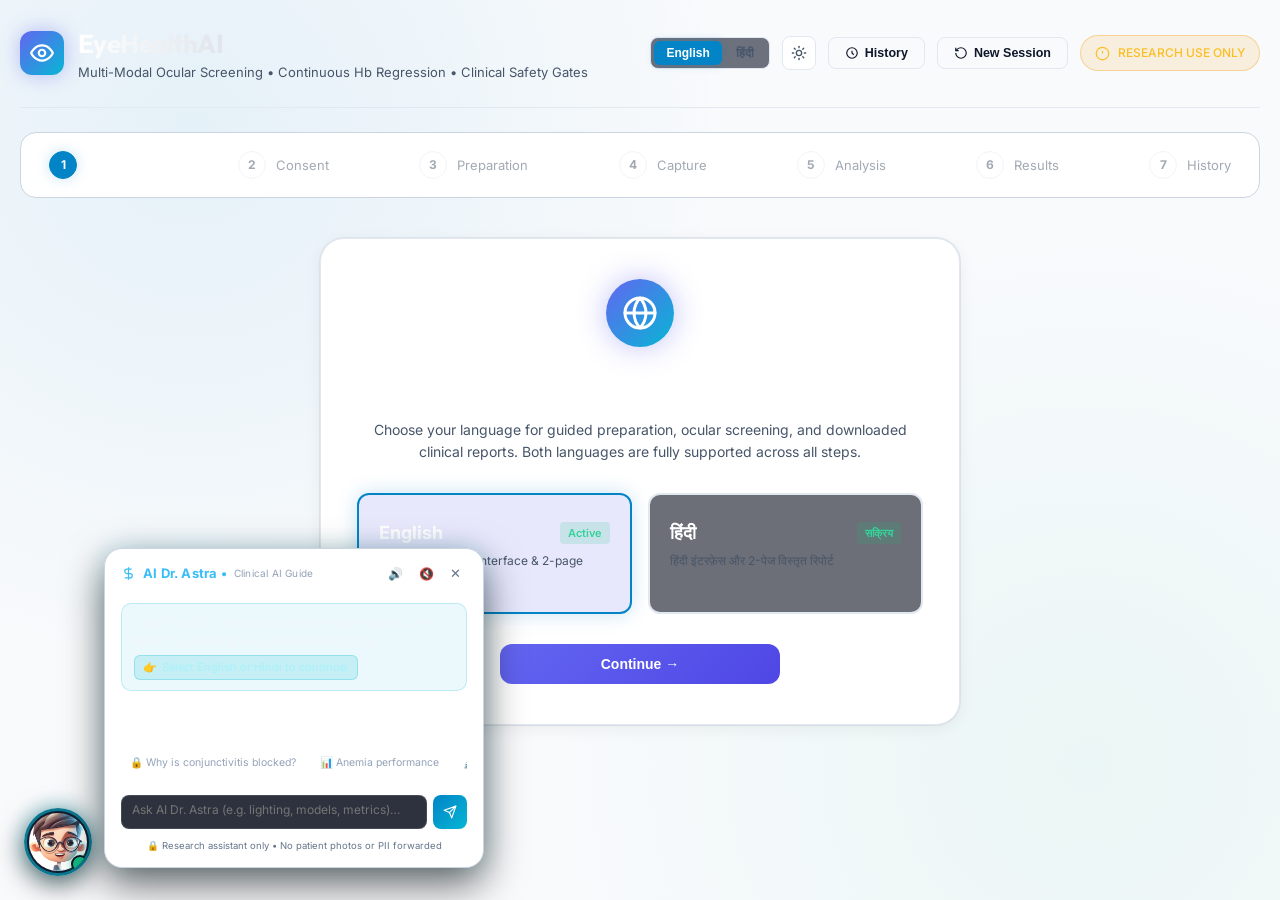
==== commit ae9d6c5a: "feat: integrate graceful PyTorch fallback and add light/dark clinical theme support" ====
--- a/static/index.html
+++ b/static/index.html
@@ -3,7 +3,7 @@
 <head>
   <meta charset="UTF-8">
   <meta name="viewport" content="width=device-width, initial-scale=1.0">
-  <title>OcuScan — Multi-Modal Ocular Screening & Clinical Research Framework</title>
+  <title>EyeHealthAI — Multi-Modal Ocular Screening Research Framework</title>
   <meta name="description" content="Research-grade ocular computer vision screening pipeline for Anemia, Conjunctivitis, and Jaundice with reliability gating and multi-view aggregation.">
   
   <!-- Modern Google Fonts -->
@@ -30,31 +30,21 @@
     <!-- Header -->
     <header class="header">
       <div class="logo-group">
-        <!-- OcuScan Stylized Eye-Scanning Reticle Logo -->
         <div class="logo-icon" aria-hidden="true">
-          <svg viewBox="0 0 24 24" fill="none" stroke="currentColor" stroke-width="2" stroke-linecap="round" stroke-linejoin="round">
-            <!-- Scanning Reticle Bracket Corners -->
-            <path d="M3 7V5a2 2 0 0 1 2-2h2"/>
-            <path d="M17 3h2a2 2 0 0 1 2 2v2"/>
-            <path d="M21 17v2a2 2 0 0 1-2 2h-2"/>
-            <path d="M7 21H5a2 2 0 0 1-2-2v-2"/>
-            <!-- Eye Contour -->
-            <path d="M5.5 12C7.5 8.5 10 7 12 7s4.5 1.5 6.5 5c-2 3.5-4.5 5-6.5 5s-4.5-1.5-6.5-5Z"/>
-            <!-- Iris Focus Aperture -->
-            <circle cx="12" cy="12" r="2.5"/>
-            <!-- Scanning Focal Beam -->
-            <line x1="8.5" y1="12" x2="15.5" y2="12" stroke-dasharray="1 1"/>
+          <svg viewBox="0 0 24 24" fill="none" stroke-width="2" stroke-linecap="round" stroke-linejoin="round">
+            <path d="M2 12s3-7 10-7 10 7 10 7-3 7-10 7-10-7-10-7Z"/>
+            <circle cx="12" cy="12" r="3"/>
           </svg>
         </div>
         <div class="title-area">
-          <h1 id="appTitle">OcuScan</h1>
-          <p id="appSubtitle" data-i18n="appSubtitle">Multi-Modal Ocular Screening &bull; Continuous Hb Regression &bull; Clinical Safety Gates</p>
+          <h1 id="appTitle">EyeHealthAI</h1>
+          <p id="appSubtitle">Multi-Modal Ocular Screening &bull; Continuous Hb Regression &bull; Clinical Safety Gates</p>
         </div>
       </div>
       
       <!-- Header Actions: Language Switcher, Theme Toggle, User Badge, History, Disclaimer -->
       <div class="header-actions">
-        <!-- In-Header Language Switcher -->
+        <!-- Language Switcher -->
         <div class="lang-toggle" role="group" aria-label="Language Selector">
           <button id="langBtnEn" class="lang-btn active" type="button" title="Switch to English">English</button>
           <button id="langBtnHi" class="lang-btn" type="button" title="हिंदी में बदलें">हिंदी</button>
@@ -93,21 +83,21 @@
             <path d="M12 8v4l3 3"/>
             <circle cx="12" cy="12" r="9"/>
           </svg>
-          <span id="btnNavHistoryText" data-i18n="btnNavHistoryText">History</span>
+          <span id="btnNavHistoryText">History</span>
         </button>
 
         <!-- New Session Button -->
-        <button id="btnResetSession" class="btn-secondary" type="button" title="Clear inputs and start fresh screening">
+        <button id="btnResetSession" class="btn-secondary" type="button" title="Clear inputs and start a fresh session">
           <svg width="14" height="14" viewBox="0 0 24 24" fill="none" stroke="currentColor" stroke-width="2">
             <path d="M3 12a9 9 0 1 0 9-9 9.75 9.75 0 0 0-6.74 2.74L3 8"/>
             <path d="M3 3v5h5"/>
           </svg>
-          <span id="btnNewSessionText" data-i18n="btnNewSessionText">New Session</span>
+          <span id="btnNewSessionText">New Session</span>
         </button>
 
         <!-- Research Badge -->
         <div class="research-disclaimer-badge">
-          <svg width="14" height="14" viewBox="0 0 24 24" fill="none" stroke="currentColor" stroke-width="2">
+          <svg width="15" height="15" viewBox="0 0 24 24" fill="none" stroke="currentColor" stroke-width="2">
             <circle cx="12" cy="12" r="10"/>
             <line x1="12" y1="8" x2="12" y2="12"/>
             <line x1="12" y1="16" x2="12.01" y2="16"/>
@@ -117,56 +107,94 @@
       </div>
     </header>
 
-    <!-- Clinical Workflow Navigation Bar (Exact 5-Step Order) -->
-    <nav class="stepper-nav" id="stepperNav" aria-label="Workflow Progress">
-      <!-- Step 1: Participant Profile / Login -->
+    <!-- Multi-Step Stepper Navigation -->
+    <nav class="stepper-nav" id="stepperNav" aria-label="Screening Workflow Progress">
       <button class="step-item active" id="stepBtn1" data-step="1">
         <span class="step-circle">1</span>
-        <span class="step-label" data-i18n="step1">Participant Profile</span>
+        <span class="step-label" data-i18n="step1">Language</span>
       </button>
       <div class="step-divider" id="stepDiv1"></div>
-
-      <!-- Step 2: Protocol Guide -->
       <button class="step-item" id="stepBtn2" data-step="2">
         <span class="step-circle">2</span>
-        <span class="step-label" data-i18n="step2">Protocol Guide</span>
+        <span class="step-label" data-i18n="step2">Consent</span>
       </button>
       <div class="step-divider" id="stepDiv2"></div>
-
-      <!-- Step 3: Screening Workspace / Capture -->
       <button class="step-item" id="stepBtn3" data-step="3">
         <span class="step-circle">3</span>
-        <span class="step-label" data-i18n="step3">Screening Workspace</span>
+        <span class="step-label" data-i18n="step3">Preparation</span>
       </button>
       <div class="step-divider" id="stepDiv3"></div>
-
-      <!-- Step 4: Analysis & Results / Report -->
       <button class="step-item" id="stepBtn4" data-step="4">
         <span class="step-circle">4</span>
-        <span class="step-label" data-i18n="step4">Results &amp; Report</span>
+        <span class="step-label" data-i18n="step4">Capture</span>
       </button>
       <div class="step-divider" id="stepDiv4"></div>
-
-      <!-- Step 5: History -->
       <button class="step-item" id="stepBtn5" data-step="5">
         <span class="step-circle">5</span>
-        <span class="step-label" data-i18n="step5">History</span>
+        <span class="step-label" data-i18n="step5">Analysis</span>
       </button>
-
-      <!-- Legacy hidden step hooks for backward compatibility -->
-      <button class="step-item" id="stepBtn6" data-step="6" style="display: none;"></button>
-      <button class="step-item" id="stepBtn7" data-step="7" style="display: none;"></button>
-      <div class="step-divider" id="stepDiv5" style="display: none;"></div>
-      <div class="step-divider" id="stepDiv6" style="display: none;"></div>
+      <div class="step-divider" id="stepDiv5"></div>
+      <button class="step-item" id="stepBtn6" data-step="6">
+        <span class="step-circle">6</span>
+        <span class="step-label" data-i18n="step6">Results</span>
+      </button>
+      <div class="step-divider" id="stepDiv6"></div>
+      <button class="step-item" id="stepBtn7" data-step="7">
+        <span class="step-circle">7</span>
+        <span class="step-label" data-i18n="step7">History</span>
+      </button>
     </nav>
 
     <!-- ================================================================
-         STEP 1: PARTICIPANT PROFILE / LOGIN & INFORMED CONSENT
+         PAGE 1: LANGUAGE SELECTION
          ================================================================ -->
-    <section id="page2Registration" class="page-view active">
+    <section id="page1Language" class="page-view active">
+      <div class="lang-hero-card">
+        <div class="lang-hero-icon">
+          <svg viewBox="0 0 24 24" fill="none" stroke-width="2" stroke-linecap="round" stroke-linejoin="round">
+            <circle cx="12" cy="12" r="10"/>
+            <line x1="2" y1="12" x2="22" y2="12"/>
+            <path d="M12 2a15.3 15.3 0 0 1 4 10 15.3 15.3 0 0 1-4 10 15.3 15.3 0 0 1-4-10 15.3 15.3 0 0 1 4-10z"/>
+          </svg>
+        </div>
+        <h2 class="lang-hero-title" data-i18n="langTitle">Select Your Preferred Language</h2>
+        <p class="lang-hero-sub" data-i18n="langSub">
+          Choose your language for guided preparation, ocular screening, and downloaded clinical reports. Both languages are fully supported across all steps.
+        </p>
+
+        <div class="lang-options-grid">
+          <!-- English Choice -->
+          <div class="lang-choice-card selected" id="cardLangEn">
+            <div style="display: flex; justify-content: space-between; align-items: center;">
+              <span class="lang-choice-title">English</span>
+              <span class="badge-tag available">Active</span>
+            </div>
+            <span class="lang-choice-sub">Standard English interface &amp; 2-page report</span>
+          </div>
+
+          <!-- Hindi Choice -->
+          <div class="lang-choice-card" id="cardLangHi">
+            <div style="display: flex; justify-content: space-between; align-items: center;">
+              <span class="lang-choice-title">हिंदी</span>
+              <span class="badge-tag available">सक्रिय</span>
+            </div>
+            <span class="lang-choice-sub">हिंदी इंटरफ़ेस और 2-पेज विस्तृत रिपोर्ट</span>
+          </div>
+        </div>
+
+        <button id="btnContinueLang" class="btn-primary" type="button" style="width: 100%; max-width: 280px; margin: 0 auto;">
+          <span data-i18n="btnContinue">Continue &rarr;</span>
+        </button>
+      </div>
+    </section>
+
+    <!-- ================================================================
+         PAGE 2: REGISTRATION & INFORMED CONSENT
+         ================================================================ -->
+    <section id="page2Registration" class="page-view">
       <div class="reg-container">
         <div style="display: flex; align-items: center; gap: 10px; margin-bottom: 8px;">
-          <div class="step-circle" style="background: var(--color-brand); color: #fff;">1</div>
+          <div class="step-circle" style="background: var(--color-brand); color: #fff;">2</div>
           <h2 class="section-title" style="margin: 0;" data-i18n="regTitle">Participant Profile &amp; Informed Consent</h2>
         </div>
         <p style="color: var(--text-secondary); font-size: 13.5px; margin-bottom: 24px;" data-i18n="regSub">
@@ -185,25 +213,28 @@
             </div>
             <div class="form-group">
               <label class="form-label" for="inputRegEmail" data-i18n="labelEmail">Email Address *</label>
-              <input type="email" id="inputRegEmail" class="form-input" placeholder="e.g. sarthak@research.org" required value="sarthak@research.org">
+              <input type="email" id="inputRegEmail" class="form-input" placeholder="e.g. sarthak@example.com" required value="sarthak@research.org">
             </div>
             <div class="form-group">
               <label class="form-label" for="inputRegDob" data-i18n="labelDob">Date of Birth (YYYY-MM-DD) *</label>
               <input type="text" id="inputRegDob" class="form-input" placeholder="YYYY-MM-DD" required value="2008-01-15">
             </div>
-            <!-- Mandatory Gender Selection (Male, Female, Other) -->
-            <div class="form-group" style="grid-column: span 2;">
-              <label class="form-label" for="inputRegGender" data-i18n="labelGender">Gender *</label>
-              <select id="inputRegGender" class="form-input" required>
-                <option value="" disabled data-i18n="genderSelectDefault">Select Gender</option>
-                <option value="Male" selected data-i18n="genderMale">Male</option>
-                <option value="Female" data-i18n="genderFemale">Female</option>
-                <option value="Other" data-i18n="genderOther">Other</option>
+            <div class="form-group" style="grid-column: 1 / -1;">
+              <label class="form-label" for="selectRegGender" data-i18n="labelGender">Gender (Optional Demographic Data)</label>
+              <select id="selectRegGender" class="form-input">
+                <option value="prefer_not_to_say" selected data-i18n="genderOptPreferNot">Prefer not to say (Default)</option>
+                <option value="female" data-i18n="genderOptFemale">Female</option>
+                <option value="male" data-i18n="genderOptMale">Male</option>
+                <option value="non-binary" data-i18n="genderOptNonBinary">Non-binary</option>
+                <option value="self-describe" data-i18n="genderOptSelfDescribe">Self-describe</option>
               </select>
-            </div>
-          </div>
-
-          <!-- Informed Consent Panel -->
+              <div style="font-size: 11px; color: var(--text-muted); margin-top: 4px; line-height: 1.45;">
+                <strong>Demographic Research Notice:</strong> Optional demographic questions help evaluate algorithmic fairness across diverse populations. This information is <strong>strictly decoupled</strong> from computer-vision inference and will never determine or alter a medical prediction.
+              </div>
+            </div>
+          </div>
+
+          <!-- Informed Consent Accordion Box -->
           <div class="consent-panel">
             <h4 data-i18n="consentHeader">
               <svg width="16" height="16" viewBox="0 0 24 24" fill="none" stroke="currentColor" stroke-width="2">
@@ -212,7 +243,7 @@
               Informed Consent &amp; Privacy Notice
             </h4>
             <ul>
-              <li data-i18n="consentP1"><strong>Experimental Research Only:</strong> OcuScan is an investigational software prototype. It does NOT provide a certified medical diagnosis.</li>
+              <li data-i18n="consentP1"><strong>Experimental Research Only:</strong> EyeHealthAI is an investigational software prototype. It does NOT provide a certified medical diagnosis.</li>
               <li data-i18n="consentP2"><strong>No Raw Image Retention:</strong> Captured eye photographs and webcam frames are processed strictly in RAM and are NEVER permanently stored on disk by default.</li>
               <li data-i18n="consentP3"><strong>Laboratory Reference Required:</strong> Continuous hemoglobin estimations require confirmatory laboratory Complete Blood Count (CBC) venous blood tests.</li>
               <li data-i18n="consentP4"><strong>Right to Be Forgotten:</strong> You can permanently delete your participant profile, session history, and report metadata at any time.</li>
@@ -230,31 +261,33 @@
                 I consent to privacy-aware session and report metadata storage with the ability to purge my records at any time.
               </label>
             </div>
+            <div class="consent-checkbox-wrap" style="margin-top: 8px;">
+              <input type="checkbox" id="chkConsentDemographic">
+              <label for="chkConsentDemographic" class="consent-checkbox-label" data-i18n="chkConsentDemographicText">
+                (Optional) I consent to the collection of demographic data (gender) exclusively for research diversity evaluation. You may continue without selecting a gender.
+              </label>
+            </div>
           </div>
 
           <div id="regErrorAlert" class="alert-box alert-danger" style="display: none; margin-bottom: 16px;"></div>
 
-          <div style="display: flex; justify-content: space-between; align-items: center; gap: 12px; flex-wrap: wrap;">
-            <button id="btnSkipRegistration" class="btn-secondary" type="button" data-i18n="btnSkipReg">
-              Continue as Guest / Anonymous &rarr;
-            </button>
-            <button id="btnSubmitRegistration" class="btn-primary" type="submit" style="width: auto; min-width: 190px;">
+          <div style="display: flex; justify-content: space-between; align-items: center;">
+            <button id="btnBackToLang" class="btn-secondary" type="button" data-i18n="btnBack">&larr; Back</button>
+            <button id="btnSubmitRegistration" class="btn-primary" type="submit" style="min-width: 180px;">
               <span data-i18n="btnAgreeContinue">Agree &amp; Continue &rarr;</span>
             </button>
           </div>
-          <!-- Hidden legacy back link for backward safety -->
-          <button id="btnBackToLang" type="button" style="display: none;"></button>
         </form>
       </div>
     </section>
 
     <!-- ================================================================
-         STEP 2: PROTOCOL GUIDE
+         PAGE 3: GUIDED PREPARATION
          ================================================================ -->
     <section id="page3Guide" class="page-view">
       <div class="guide-container">
         <div style="display: flex; align-items: center; gap: 10px; margin-bottom: 8px;">
-          <div class="step-circle" style="background: var(--color-brand); color: #fff;">2</div>
+          <div class="step-circle" style="background: var(--color-brand); color: #fff;">3</div>
           <h2 class="section-title" style="margin: 0;" data-i18n="guideTitle">Guided Preparation &amp; Protocol</h2>
         </div>
         <p style="color: var(--text-secondary); font-size: 13.5px;" data-i18n="guideSub">
@@ -294,9 +327,9 @@
           </div>
         </div>
 
-        <div style="display: flex; justify-content: space-between; align-items: center; gap: 12px; flex-wrap: wrap;">
-          <button id="btnBackToReg" class="btn-secondary" type="button" data-i18n="btnBackProfile">&larr; Back to Profile</button>
-          <button id="btnProceedToCapture" class="btn-primary" type="button" style="width: auto; min-width: 200px;">
+        <div style="display: flex; justify-content: space-between; align-items: center;">
+          <button id="btnBackToReg" class="btn-secondary" type="button" data-i18n="btnBack">&larr; Back</button>
+          <button id="btnProceedToCapture" class="btn-primary" type="button" style="min-width: 200px;">
             <span data-i18n="btnReadyCapture">Ready to Capture &rarr;</span>
           </button>
         </div>
@@ -304,54 +337,39 @@
     </section>
 
     <!-- ================================================================
-         STEP 3: SCREENING WORKSPACE / CAPTURE
+         PAGE 4: CAMERA & IMAGE CAPTURE (MODULE SELECTION & CAPTURE)
          ================================================================ -->
     <section id="page4Capture" class="page-view">
-      <!-- Welcome Hero Section -->
-      <div style="margin-bottom: 20px;">
-        <h2 style="font-family: 'Outfit', sans-serif; font-size: 22px; font-weight: 700; color: var(--text-primary); margin-bottom: 4px;" data-i18n="screeningTitle">
-          Non-Invasive Ocular Health Screening
-        </h2>
-        <p style="color: var(--text-secondary); font-size: 13.5px; max-width: 780px; line-height: 1.5;" data-i18n="screeningSub">
-          Upload high-resolution anterior segment photographs or capture a live macro camera still to estimate continuous hemoglobin (Hb in g/dL) with active clinical reliability and dataset validation gates.
-        </p>
-      </div>
-
       <!-- Project Context Banner -->
       <aside class="banner-notice" aria-label="System Notice">
-        <div style="display: flex; align-items: center; gap: 10px;">
-          <svg width="18" height="18" viewBox="0 0 24 24" fill="none" stroke="currentColor" stroke-width="2" style="color: var(--color-brand); flex-shrink: 0;">
-            <path d="M12 22s8-4 8-10V5l-8-3-8 3v7c0 6 8 10 8 10z"/>
-          </svg>
-          <div>
-            <strong data-i18n="safetyGateTitle">Active Safety Gating:</strong>
-            <span data-i18n="safetyGateText">Continuous hemoglobin predictions are permitted for experimental research use. Disease classifications are gated when dataset shortcuts or missing ground truth are detected.</span>
-          </div>
+        <div>
+          <strong>System Integrity &amp; Clinical Safety Gate Active:</strong>
+          This interface enforces strict reliability and missing-data gates. Module predictions are withheld whenever statistical shortcut learning or dataset deficiencies are detected.
         </div>
       </aside>
 
       <!-- Clinical Target Modules Selection -->
       <section aria-labelledby="modules-title">
         <h2 id="modules-title" class="section-title">
-          <svg width="18" height="18" viewBox="0 0 24 24" fill="none" stroke="currentColor" stroke-width="2">
+          <svg width="20" height="20" viewBox="0 0 24 24" fill="none" stroke="currentColor" stroke-width="2">
             <rect x="3" y="3" width="7" height="7"/>
             <rect x="14" y="3" width="7" height="7"/>
             <rect x="14" y="14" width="7" height="7"/>
             <rect x="3" y="14" width="7" height="7"/>
           </svg>
-          <span data-i18n="modulesTitle">Clinical Target Modules</span>
+          Clinical Target Modules
         </h2>
         <div class="modules-grid" id="modulesGrid">
           <!-- Module A: Anemia -->
           <article class="module-card selected" id="moduleCardAnemia" data-module="anemia" tabindex="0" role="button" aria-pressed="true">
             <div class="card-top">
               <div>
-                <h3 class="module-name" data-i18n="moduleAnemiaName">Anemia / Hemoglobin</h3>
-                <span class="module-sub" data-i18n="moduleAnemiaSub">Continuous Hb Regression</span>
+                <h3 class="module-name">Anemia / Hemoglobin</h3>
+                <span class="module-sub">Continuous Hb Regression</span>
               </div>
-              <span class="status-badge available" data-i18n="statusResearchOnly">RESEARCH ONLY</span>
-            </div>
-            <p class="module-desc" data-i18n="moduleAnemiaDesc">
+              <span class="status-badge available">RESEARCH ONLY</span>
+            </div>
+            <p class="module-desc">
               Predicts laboratory hemoglobin (g/dL) from conjunctival pallor using a pretrained ResNet-50. Supports multi-view session averaging across palpebral and forniceal crops.
             </p>
             <div class="module-meta">
@@ -360,39 +378,57 @@
             </div>
           </article>
 
-          <!-- Module B: Conjunctivitis -->
-          <article class="module-card" id="moduleCardConj" data-module="conjunctivitis" tabindex="0" role="button" aria-pressed="false">
+          <!-- Module B: Conjunctival Injection (SLID) -->
+          <article class="module-card" id="moduleCardConj" data-module="slid" tabindex="0" role="button" aria-pressed="false">
             <div class="card-top">
               <div>
-                <h3 class="module-name" data-i18n="moduleConjName">Conjunctivitis</h3>
-                <span class="module-sub" data-i18n="moduleConjSub">Ocular Erythema Classifier</span>
+                <h3 class="module-name">Conjunctival Injection (SLID)</h3>
+                <span class="module-sub">Clinical Slit-Lamp Hyperemia</span>
               </div>
-              <span class="status-badge blocked" data-i18n="statusBlockedGate">BLOCKED (GATE)</span>
-            </div>
-            <p class="module-desc" data-i18n="moduleConjDesc">
-              Reliability gate active. Layer 3.5 audit revealed normal vs disease classes have non-overlapping dimensions (56px square vs 352px macro). Predictions are blocked to prevent shortcut reliance.
+              <span class="status-badge available">RESEARCH ONLY</span>
+            </div>
+            <p class="module-desc">
+              Predicts visible conjunctival injection on anterior slit-lamp photography using MobileNetV3-Small (Acc: 98.78%). Confounded Mendeley shortcut model remains strictly blocked.
+            </p>
+            <div class="module-meta">
+              <span>Arch: MobileNetV3-S</span>
+              <span>Test Acc: 98.78%</span>
+            </div>
+          </article>
+
+          <!-- Module C: Jaundice / Scleral Icterus -->
+          <article class="module-card" id="moduleCardJaund" data-module="jaundice" tabindex="0" role="button" aria-pressed="false">
+            <div class="card-top">
+              <div>
+                <h3 class="module-name">Scleral Icterus / Jaundice</h3>
+                <span class="module-sub">Categorical Yellowing Screening</span>
+              </div>
+              <span class="status-badge available">RESEARCH ONLY</span>
+            </div>
+            <p class="module-desc">
+              Categorical screening of visible scleral icterus (Normal vs. Jaundiced) via MobileNetV3-Small (CC BY-NC 4.0). Quantitative serum bilirubin estimation remains strictly unavailable.
+            </p>
+            <div class="module-meta">
+              <span>Arch: MobileNetV3-S</span>
+              <span>Categorical (No Lab Bilirubin)</span>
+            </div>
+          </article>
+
+          <!-- Module D: Mendeley Conjunctivitis (Audited & Blocked) -->
+          <article class="module-card" id="moduleCardMendeley" data-module="conjunctivitis" tabindex="0" role="button" aria-pressed="false">
+            <div class="card-top">
+              <div>
+                <h3 class="module-name">Mendeley Conjunctivitis</h3>
+                <span class="module-sub">Audited Shortcut Model</span>
+              </div>
+              <span class="status-badge blocked">BLOCKED (GATE)</span>
+            </div>
+            <p class="module-desc">
+              Reliability gate active. Audit proved normal vs disease classes have non-overlapping dimensions (56px square vs 352px macro). Output is withheld to prevent shortcut reliance.
             </p>
             <div class="module-meta">
               <span>Arch: MobileNetV3-S</span>
               <span>Gate: Resolution Confound</span>
-            </div>
-          </article>
-
-          <!-- Module C: Jaundice -->
-          <article class="module-card disabled" id="moduleCardJaund" data-module="jaundice" tabindex="0" role="button" aria-pressed="false" aria-disabled="true">
-            <div class="card-top">
-              <div>
-                <h3 class="module-name" data-i18n="moduleJaundName">Jaundice / Icterus</h3>
-                <span class="module-sub" data-i18n="moduleJaundSub">Scleral Bilirubin Screening</span>
-              </div>
-              <span class="status-badge unavailable" data-i18n="statusUnavailable">UNAVAILABLE</span>
-            </div>
-            <p class="module-desc" data-i18n="moduleJaundDesc">
-              No clinical dataset or laboratory total serum bilirubin measurements exist in workspace. Synthetic predictions and placeholder models are prohibited.
-            </p>
-            <div class="module-meta">
-              <span>Arch: MobileNetV3-S</span>
-              <span>Status: Dataset Missing</span>
             </div>
           </article>
         </div>
@@ -403,12 +439,12 @@
         <!-- Input Panel -->
         <section class="panel" aria-labelledby="input-title">
           <h2 id="input-title" class="section-title">
-            <svg width="18" height="18" viewBox="0 0 24 24" fill="none" stroke="currentColor" stroke-width="2">
+            <svg width="20" height="20" viewBox="0 0 24 24" fill="none" stroke="currentColor" stroke-width="2">
               <path d="M21 15v4a2 2 0 0 1-2 2H5a2 2 0 0 1-2-2v-4"/>
               <polyline points="17 8 12 3 7 8"/>
               <line x1="12" y1="3" x2="12" y2="15"/>
             </svg>
-            <span data-i18n="inputSessionTitle">Input Session &amp; Image Capture</span>
+            Input Session &amp; Image Capture
           </h2>
 
           <!-- Module Status Explanation Banner -->
@@ -418,21 +454,21 @@
           </div>
 
           <!-- Source Mode Switcher -->
-          <div class="mode-switcher">
+          <div class="mode-switcher" style="display: flex; gap: 8px; margin-bottom: 16px;">
             <button id="btnModeUpload" class="btn-mode active" type="button">
-              <svg width="15" height="15" viewBox="0 0 24 24" fill="none" stroke="currentColor" stroke-width="2">
+              <svg width="16" height="16" viewBox="0 0 24 24" fill="none" stroke="currentColor" stroke-width="2">
                 <path d="M21 15v4a2 2 0 0 1-2 2H5a2 2 0 0 1-2-2v-4"/>
                 <polyline points="17 8 12 3 7 8"/>
                 <line x1="12" y1="3" x2="12" y2="15"/>
               </svg>
-              <span data-i18n="modeUpload">File Upload Mode</span>
+              File Upload Mode
             </button>
             <button id="btnModeWebcam" class="btn-mode" type="button">
-              <svg width="15" height="15" viewBox="0 0 24 24" fill="none" stroke="currentColor" stroke-width="2">
+              <svg width="16" height="16" viewBox="0 0 24 24" fill="none" stroke="currentColor" stroke-width="2">
                 <path d="M23 7l-7 5 7 5V7z"/>
                 <rect x="1" y="5" width="15" height="14" rx="2" ry="2"/>
               </svg>
-              <span data-i18n="modeWebcam">Live Laptop Camera</span>
+              Live Laptop Camera
             </button>
           </div>
 
@@ -446,8 +482,8 @@
                 <circle cx="8.5" cy="8.5" r="1.5"/>
                 <polyline points="21 15 16 10 5 21"/>
               </svg>
-              <div class="dropzone-title" data-i18n="dropzoneTitle">Click to upload or drag &amp; drop images</div>
-              <div class="dropzone-hint" data-i18n="dropzoneHint">Supports JPG, PNG, WEBP (Ocular anterior crops or full eye)</div>
+              <div class="dropzone-title">Click to upload or drag &amp; drop images</div>
+              <div class="dropzone-hint">Supports JPG, PNG, WEBP (Ocular anterior crops or full eye)</div>
             </div>
 
             <!-- Uploaded Images Previews & View Selection -->
@@ -458,23 +494,47 @@
 
           <!-- Live Laptop Camera Section (Layer 6) -->
           <div id="webcamSection" style="display: none;">
+            <!-- Camera Mode & Zoom Toolbar -->
+            <div class="cam-toolbar">
+              <div style="display: flex; gap: 6px; align-items: center;">
+                <button type="button" id="btnCamModeAuto" class="cam-mode-pill active">Auto Eye Detection</button>
+                <button type="button" id="btnCamModeManual" class="cam-mode-pill">Manual Reticle</button>
+              </div>
+              <div style="display: flex; gap: 6px; align-items: center;">
+                <button type="button" id="btnCamZoomToggle" class="cam-mode-pill" title="Toggle 2x Macro Close-Up View">🔍 1x View</button>
+                <span id="liveGuidancePill" class="crop-badge" style="background: rgba(14, 165, 233, 0.15); color: #38bdf8; border-color: rgba(14, 165, 233, 0.3);">
+                  Move closer (10–15 cm)
+                </span>
+              </div>
+            </div>
+
             <!-- Camera Viewport Container -->
-            <div class="webcam-container">
+            <div class="webcam-container" id="webcamContainer">
               <video id="webcamVideo" autoplay playsinline muted></video>
               <div class="webcam-overlay" id="webcamOverlay">
-                <div class="eye-guide-reticle">
+                <!-- Dynamic Eye Tracking Bounding Box -->
+                <div id="eyeDetectorBox" class="eye-detector-box" style="display: none;">
+                  <div class="eye-box-corners"></div>
+                  <span class="eye-box-label" id="eyeBoxLabel">Target Eye</span>
+                </div>
+
+                <!-- Manual Macro Framing Target (Reticle) -->
+                <div class="eye-guide-reticle" id="eyeGuideReticle">
                   <div class="eye-guide-oval"></div>
                 </div>
-                <div class="guide-label-box">
-                  <span class="guide-title" data-i18n="guideReticleTitle">Manual Macro Framing Target (10–15 cm)</span>
-                  <span class="guide-sub" data-i18n="guideReticleSub">Position one eye to fill this area. Positioning aid only; not automated eye detection.</span>
+
+                <!-- Live Guidance Box -->
+                <div class="guide-label-box" id="guideLabelBox">
+                  <span class="guide-title" id="guideTitleText">Manual Macro Framing Target (10–15 cm)</span>
+                  <span class="guide-sub" id="guideSubText">Position one eye to fill this area. Positioning aid only; not automated eye detection.</span>
                 </div>
               </div>
               <canvas id="webcamCanvas" style="display: none;"></canvas>
-            </div>
-
-            <!-- Anatomical Framing Warning -->
-            <div class="alert-box alert-warning" style="margin-top: 10px; font-size: 11.5px; line-height: 1.45;" data-i18n="cameraMacroWarning">
+              <canvas id="cropCanvas" style="display: none;"></canvas>
+            </div>
+
+            <!-- Anatomical Framing Warning (Prevent Full-Face Captures) -->
+            <div class="alert-box alert-warning" style="margin-top: 10px; font-size: 11px; line-height: 1.45;">
               <strong>⚠️ MACRO EYE FRAMING REQUIRED — NOT A FULL FACE:</strong><br>
               The model requires a close-up image of the ocular conjunctiva. A full-face selfie contains mostly facial skin and background, which cannot be analyzed for microvascular conjunctival pallor. Move within 10–15 cm of the laptop camera and expose the target eye view.
             </div>
@@ -482,24 +542,24 @@
             <!-- Camera Controls -->
             <div class="camera-controls">
               <button id="btnStartCamera" class="btn-cam" type="button">
-                <svg width="15" height="15" viewBox="0 0 24 24" fill="none" stroke="currentColor" stroke-width="2">
+                <svg width="16" height="16" viewBox="0 0 24 24" fill="none" stroke="currentColor" stroke-width="2">
                   <circle cx="12" cy="12" r="10"/>
                   <polygon points="10 8 16 12 10 16 10 8"/>
                 </svg>
-                <span data-i18n="btnStartCam">Start Camera</span>
+                Start Camera
               </button>
               <button id="btnCaptureStill" class="btn-cam btn-cam-capture" type="button" disabled>
-                <svg width="15" height="15" viewBox="0 0 24 24" fill="none" stroke="currentColor" stroke-width="2">
+                <svg width="16" height="16" viewBox="0 0 24 24" fill="none" stroke="currentColor" stroke-width="2">
                   <circle cx="12" cy="12" r="3"/>
                   <path d="M19 21H5a2 2 0 0 1-2-2V7a2 2 0 0 1 2-2h4l2-3h6l2 3h4a2 2 0 0 1 2 2v12a2 2 0 0 1-2 2z"/>
                 </svg>
-                <span data-i18n="btnCaptureCam">Capture Still</span>
+                Capture Still
               </button>
               <button id="btnStopCamera" class="btn-cam" type="button" style="display: none;">
-                <svg width="15" height="15" viewBox="0 0 24 24" fill="none" stroke="currentColor" stroke-width="2">
+                <svg width="16" height="16" viewBox="0 0 24 24" fill="none" stroke="currentColor" stroke-width="2">
                   <rect x="6" y="6" width="12" height="12"/>
                 </svg>
-                <span data-i18n="btnStopCam">Stop</span>
+                Stop
               </button>
             </div>
 
@@ -509,85 +569,93 @@
             <!-- Captured Still Preview & Guidance Card -->
             <div id="capturedStillCard" class="captured-card" style="display: none; margin-top: 16px;">
               <div style="display: flex; gap: 14px; align-items: flex-start;">
-                <img id="capturedStillThumb" class="preview-thumb" alt="Captured still frame" style="width: 72px; height: 72px;">
+                <img id="capturedStillThumb" class="preview-thumb" alt="Captured still frame" style="width: 80px; height: 80px;">
                 <div style="flex-grow: 1;">
-                  <div style="display: flex; justify-content: space-between; align-items: center;">
-                    <strong style="font-size: 13px;" data-i18n="capturedStillTitle">Captured Webcam Still</strong>
-                    <button id="btnRecapture" class="btn-remove" title="Discard and recapture" type="button" style="width: auto; padding: 2px 8px; font-size: 11px;" data-i18n="btnRecapture">Recapture</button>
+                  <div style="display: flex; justify-content: space-between; align-items: center; flex-wrap: wrap; gap: 6px;">
+                    <div style="display: flex; align-items: center; gap: 8px;">
+                      <strong style="font-size: 13px;">Captured Eye Crop</strong>
+                      <span id="capturedCropBadge" class="crop-badge" style="display: none;">Cropped Eye Region (Macro)</span>
+                    </div>
+                    <button id="btnRecapture" class="btn-remove" title="Discard and recapture" type="button" style="width: auto; padding: 2px 8px; font-size: 11px;">Recapture</button>
                   </div>
+                  <div id="capturedCropMetadata" style="font-size: 11px; color: var(--text-secondary); margin-top: 4px;"></div>
                   <div id="webcamQualityMetrics" style="font-size: 11px; margin-top: 4px;"></div>
+                  <div id="capturedRejectionBox" class="alert-box alert-danger" style="display: none; margin-top: 8px; font-size: 11px;"></div>
                   <div style="margin-top: 8px;">
-                    <label style="font-size: 11px; color: var(--text-muted); display: block; margin-bottom: 2px;" data-i18n="labelAnatomicalView">Anatomical View Tag:</label>
-                    <select id="webcamViewSelect" style="width: 100%; background: var(--bg-input); border: 1px solid var(--border-subtle); color: var(--text-primary); padding: 5px 8px; border-radius: 6px; font-size: 12px;">
-                      <option value="raw_eye" data-i18n="viewRawEye">Raw Full Eye View</option>
-                      <option value="palpebral" data-i18n="viewPalpebral">Palpebral Conjunctiva</option>
-                      <option value="forniceal" data-i18n="viewForniceal">Forniceal Conjunctiva</option>
-                      <option value="forniceal_palpebral" data-i18n="viewFornicealPalpebral">Forniceal + Palpebral</option>
-                      <option value="unspecified" data-i18n="viewUnspecified">Unspecified Ocular Crop</option>
+                    <label style="font-size: 11px; color: var(--text-muted); display: block; margin-bottom: 2px;">Anatomical View Tag:</label>
+                    <select id="webcamViewSelect" style="width: 100%; background: rgba(10, 15, 29, 0.8); border: 1px solid var(--border-subtle); color: var(--text-primary); padding: 5px 8px; border-radius: 6px; font-size: 12px;">
+                      <option value="raw_eye">Raw Full Eye View</option>
+                      <option value="palpebral">Palpebral Conjunctiva</option>
+                      <option value="forniceal">Forniceal Conjunctiva</option>
+                      <option value="forniceal_palpebral">Forniceal + Palpebral</option>
+                      <option value="unspecified">Unspecified Ocular Crop</option>
                     </select>
                   </div>
                 </div>
               </div>
+              <!-- Actionable Guidance Box -->
               <div id="webcamGuidanceBox" class="guidance-box" style="margin-top: 10px; font-size: 11px;"></div>
             </div>
 
             <!-- Webcam Domain Validation Gate Warning & Researcher Override -->
             <div id="webcamDomainNotice" class="alert-box alert-danger" style="margin-top: 16px;">
               <h4 style="display: flex; align-items: center; gap: 6px;">
-                <svg width="15" height="15" viewBox="0 0 24 24" fill="none" stroke="currentColor" stroke-width="2">
+                <svg width="16" height="16" viewBox="0 0 24 24" fill="none" stroke="currentColor" stroke-width="2">
                   <rect x="3" y="11" width="18" height="11" rx="2" ry="2"/>
                   <path d="M7 11V7a5 5 0 0 1 10 0v4"/>
                 </svg>
-                <span data-i18n="webcamGateTitle">Camera-Domain Validation Gate Active</span>
+                Camera-Domain Validation Gate Active
               </h4>
-              <p style="margin-bottom: 8px;" data-i18n="webcamGateText">
-                The anemia ResNet-50 model was trained strictly on clinical research photography and has not been validated for ordinary laptop webcams. By default, webcam inference is blocked per Layer 6 standards.
+              <p style="margin-bottom: 8px;">
+                The anemia ResNet-50 model was trained strictly on clinical research photography and has <strong>not been validated for ordinary laptop webcams</strong>. By default, webcam inference is blocked per Layer 6 standards.
               </p>
               <label style="display: flex; align-items: center; gap: 8px; font-size: 12px; cursor: pointer; color: var(--text-primary);">
                 <input type="checkbox" id="chkWebcamOverride">
-                <span data-i18n="chkWebcamOverrideText">Enable Researcher Experimental Override (Unvalidated Webcam Test)</span>
+                <span>Enable Researcher Experimental Override (Unvalidated Webcam Test)</span>
               </label>
             </div>
           </div>
 
           <!-- Quality Pre-Check Feedback -->
-          <div id="qualityWarningBox" class="alert-box alert-warning" style="display: none; margin-bottom: 16px;"></div>
-
-          <!-- Primary CTA Button -->
+          <div id="qualityWarningBox" class="alert-box alert-warning" style="display: none; margin-bottom: 16px;">
+            <!-- Dynamically populated with blur/exposure flags -->
+          </div>
+
+          <!-- Action Button -->
           <button id="btnAnalyze" class="btn-primary" disabled>
-            <span id="btnAnalyzeText" data-i18n="btnAnalyzeText">Run Research Inference</span>
+            <span id="btnAnalyzeText">Run Research Inference</span>
             <div id="btnSpinner" class="spinner" style="display: none;"></div>
           </button>
         </section>
 
-        <!-- Session Analysis Preview Companion Panel -->
+        <!-- Results & Export Quick Preview Panel -->
         <section class="panel" aria-labelledby="results-title">
           <div style="display: flex; justify-content: space-between; align-items: center; margin-bottom: 16px; flex-wrap: wrap; gap: 8px;">
             <h2 id="results-title" class="section-title" style="margin-bottom: 0;">
-              <svg width="18" height="18" viewBox="0 0 24 24" fill="none" stroke="currentColor" stroke-width="2">
+              <svg width="20" height="20" viewBox="0 0 24 24" fill="none" stroke="currentColor" stroke-width="2">
                 <path d="M14 2H6a2 2 0 0 0-2 2v16a2 2 0 0 0 2 2h12a2 2 0 0 0 2-2V8z"/>
                 <polyline points="14 2 14 8 20 8"/>
                 <line x1="16" y1="13" x2="8" y2="13"/>
                 <line x1="16" y1="17" x2="8" y2="17"/>
                 <polyline points="10 9 9 9 8 9"/>
               </svg>
-              <span data-i18n="sessionPreviewTitle">Session Analysis Preview</span>
+              Session Analysis Preview
             </h2>
             <div style="display: flex; gap: 8px; align-items: center;">
-              <button id="btnViewReport" class="btn-primary" type="button" style="display: none; padding: 6px 12px; font-size: 12px; border-radius: 6px; width: auto; align-items: center; gap: 6px;">
+              <button id="btnViewReport" class="btn-primary" type="button" style="display: none; padding: 6px 12px; font-size: 12px; background: linear-gradient(135deg, #2563eb, #3b82f6); border-radius: 6px; align-items: center; gap: 6px;">
                 <svg width="14" height="14" viewBox="0 0 24 24" fill="none" stroke="currentColor" stroke-width="2">
                   <path d="M14 2H6a2 2 0 0 0-2 2v16a2 2 0 0 0 2 2h12a2 2 0 0 0 2-2V8z"/>
                   <polyline points="14 2 14 8 20 8"/>
                 </svg>
-                <span data-i18n="clinicalReportBtn">Clinical Report</span>
+                Clinical Report
               </button>
               <button id="btnExport" class="btn-export" style="display: none;">
-                <svg width="15" height="15" viewBox="0 0 24 24" fill="none" stroke="currentColor" stroke-width="2">
+                <svg width="16" height="16" viewBox="0 0 24 24" fill="none" stroke="currentColor" stroke-width="2">
                   <path d="M21 15v4a2 2 0 0 1-2 2H5a2 2 0 0 1-2-2v-4"/>
                   <polyline points="7 10 12 15 17 10"/>
                   <line x1="12" y1="15" x2="12" y2="3"/>
                 </svg>
-                <span data-i18n="exportJsonBtn">Export JSON</span>
+                Export JSON
               </button>
             </div>
           </div>
@@ -599,83 +667,35 @@
               <path d="M12 16v-4"/>
               <path d="M12 8h.01"/>
             </svg>
-            <p data-i18n="resultsEmptyText">Select images and click <strong>Run Research Inference</strong> to generate an experimental session estimate.</p>
+            <p>Select images and click <strong>Run Research Inference</strong> to generate an experimental session estimate.</p>
           </div>
 
           <!-- Active Results Display -->
           <div id="resultsContent" class="results-content" style="display: none;">
             <!-- Dynamically populated -->
           </div>
-
-          <!-- Clinical Protocol Quick Checklist -->
-          <div style="background: var(--bg-secondary); border: 1px solid var(--border-subtle); border-radius: var(--radius-md); padding: 14px 16px; margin-top: 16px;">
-            <div style="font-size: 11px; font-weight: 700; text-transform: uppercase; letter-spacing: 0.05em; color: var(--text-muted); margin-bottom: 8px; display: flex; align-items: center; gap: 6px;">
-              <svg width="13" height="13" viewBox="0 0 24 24" fill="none" stroke="currentColor" stroke-width="2">
-                <circle cx="12" cy="12" r="10"/>
-                <polyline points="12 6 12 12 14 14"/>
-              </svg>
-              <span data-i18n="checklistTitle">Clinical Protocol Checklist</span>
-            </div>
-            <div style="display: flex; flex-direction: column; gap: 6px; font-size: 12px; color: var(--text-secondary);">
-              <div style="display: flex; align-items: center; gap: 8px;">
-                <span style="color: var(--color-success); font-weight: bold;">✓</span>
-                <span data-i18n="checklistItem1">Macro anterior framing within 10–15 cm</span>
-              </div>
-              <div style="display: flex; align-items: center; gap: 8px;">
-                <span style="color: var(--color-success); font-weight: bold;">✓</span>
-                <span data-i18n="checklistItem2">Expose lower palpebral/forniceal conjunctiva</span>
-              </div>
-              <div style="display: flex; align-items: center; gap: 8px;">
-                <span style="color: var(--color-success); font-weight: bold;">✓</span>
-                <span data-i18n="checklistItem3">Real-time sharpness &amp; luminance validation</span>
-              </div>
-              <div style="display: flex; align-items: center; gap: 8px;">
-                <span style="color: var(--color-success); font-weight: bold;">✓</span>
-                <span data-i18n="checklistItem4">Continuous ResNet-50 Hb regression (g/dL)</span>
-              </div>
-            </div>
-          </div>
         </section>
       </main>
-
-      <div style="margin-top: 24px;">
-        <button id="btnBackToGuide" class="btn-secondary" type="button" data-i18n="btnBackGuide">
-          &larr; Back to Protocol Guide
-        </button>
-      </div>
     </section>
 
     <!-- ================================================================
-         STEP 4: ANALYSIS & RESULTS / REPORT (COMBINED STEP)
+         PAGE 5: ANALYSIS IN PROGRESS
          ================================================================ -->
-    <section id="page6Results" class="page-view">
-      <!-- 4A: In-Progress Inference Loading State -->
-      <div id="analysisLoadingView" class="analysis-hero" style="display: none;">
+    <section id="page5Analysis" class="page-view">
+      <div class="analysis-hero">
         <div class="radar-spinner"></div>
         <h3 class="analysis-status-msg" data-i18n="analysisLoadingTitle">Processing Ocular Computer Vision Pipeline</h3>
         <p class="analysis-sub-msg" data-i18n="analysisLoadingSub">
           Inspecting pixel luminance, verifying anatomical crop, and computing multi-view ResNet-50 continuous hemoglobin regression...
         </p>
       </div>
-
-      <!-- 4B: Pending / No Data State (if accessed before analysis) -->
-      <div id="resultsNoDataView" class="results-empty" style="display: none; padding: 60px 20px; background: var(--bg-card); border: 1px solid var(--border-subtle); border-radius: var(--radius-xl);">
-        <svg viewBox="0 0 24 24" fill="none" stroke-width="1.5">
-          <circle cx="12" cy="12" r="10"/>
-          <path d="M12 16v-4"/>
-          <path d="M12 8h.01"/>
-        </svg>
-        <h3 style="font-family: 'Outfit', sans-serif; font-size: 16px; color: var(--text-primary); margin-top: 8px;">No Active Screening Results</h3>
-        <p style="color: var(--text-muted); font-size: 13px; max-width: 380px;">
-          Please upload or capture ocular images in Step 3 (Screening Workspace) and click <strong>Run Research Inference</strong> to generate an analysis.
-        </p>
-        <button id="btnGoToCaptureFromEmpty" class="btn-primary" type="button" style="width: auto; margin-top: 12px;">
-          Go to Screening Workspace &rarr;
-        </button>
-      </div>
-
-      <!-- 4C: Full Results & Clinical Scorecard View -->
-      <div id="resultsSuccessView" style="max-width: 1080px; margin: 0 auto;">
+    </section>
+
+    <!-- ================================================================
+         PAGE 6: SCREENING RESULTS & OFFICIAL REPORTS
+         ================================================================ -->
+    <section id="page6Results" class="page-view">
+      <div style="max-width: 1080px; margin: 0 auto;">
         <div style="display: flex; justify-content: space-between; align-items: center; margin-bottom: 20px; flex-wrap: wrap; gap: 12px;">
           <div>
             <h2 class="section-title" style="margin: 0;" data-i18n="resultsTitle">Ocular Screening Results &amp; Clinical Insights</h2>
@@ -686,8 +706,8 @@
 
           <!-- Download Official PDF & Scorecard Actions -->
           <div style="display: flex; gap: 10px; align-items: center; flex-wrap: wrap;">
-            <button id="btnDownloadPdfReport" class="btn-primary" type="button" style="width: auto; background: linear-gradient(135deg, #10b981, #059669); box-shadow: 0 2px 10px rgba(16, 185, 129, 0.25);">
-              <svg width="15" height="15" viewBox="0 0 24 24" fill="none" stroke="currentColor" stroke-width="2">
+            <button id="btnDownloadPdfReport" class="btn-primary" type="button" style="background: linear-gradient(135deg, #10b981, #059669); box-shadow: 0 0 16px rgba(16, 185, 129, 0.3);">
+              <svg width="16" height="16" viewBox="0 0 24 24" fill="none" stroke="currentColor" stroke-width="2">
                 <path d="M21 15v4a2 2 0 0 1-2 2H5a2 2 0 0 1-2-2v-4"/>
                 <polyline points="7 10 12 15 17 10"/>
                 <line x1="12" y1="15" x2="12" y2="3"/>
@@ -696,7 +716,7 @@
             </button>
 
             <button id="btnDownloadPdfHi" class="btn-secondary" type="button">
-              <svg width="15" height="15" viewBox="0 0 24 24" fill="none" stroke="currentColor" stroke-width="2">
+              <svg width="16" height="16" viewBox="0 0 24 24" fill="none" stroke="currentColor" stroke-width="2">
                 <path d="M21 15v4a2 2 0 0 1-2 2H5a2 2 0 0 1-2-2v-4"/>
                 <polyline points="7 10 12 15 17 10"/>
                 <line x1="12" y1="15" x2="12" y2="3"/>
@@ -705,7 +725,7 @@
             </button>
 
             <button id="btnOpenPrintScorecard" class="btn-secondary" type="button">
-              <svg width="15" height="15" viewBox="0 0 24 24" fill="none" stroke="currentColor" stroke-width="2">
+              <svg width="16" height="16" viewBox="0 0 24 24" fill="none" stroke="currentColor" stroke-width="2">
                 <path d="M14 2H6a2 2 0 0 0-2 2v16a2 2 0 0 0 2 2h12a2 2 0 0 0 2-2V8z"/>
                 <polyline points="14 2 14 8 20 8"/>
               </svg>
@@ -723,22 +743,14 @@
           <button id="btnBackToCapture" class="btn-secondary" type="button" data-i18n="btnBackCapture">&larr; Back to Capture</button>
           <div style="display: flex; gap: 10px;">
             <button id="btnNewScreeningFromResults" class="btn-secondary" type="button" data-i18n="btnNewScreening">Start New Screening</button>
-            <button id="btnViewHistoryFromResults" class="btn-primary" type="button" style="width: auto;" data-i18n="btnViewHistory">View Session History &rarr;</button>
+            <button id="btnViewHistoryFromResults" class="btn-primary" type="button" data-i18n="btnViewHistory">View Session History &rarr;</button>
           </div>
         </div>
       </div>
     </section>
 
-    <!-- Legacy hidden section hooks for backward safety -->
-    <section id="page1Language" class="page-view" style="display: none;">
-      <div id="cardLangEn"></div>
-      <div id="cardLangHi"></div>
-      <button id="btnContinueLang" type="button"></button>
-    </section>
-    <section id="page5Analysis" class="page-view" style="display: none;"></section>
-
     <!-- ================================================================
-         STEP 5: SESSION HISTORY
+         PAGE 7: SESSION HISTORY (REGISTERED PARTICIPANT)
          ================================================================ -->
     <section id="page7History" class="page-view">
       <div class="history-container">
@@ -782,7 +794,7 @@
         </div>
 
         <div style="margin-top: 24px; text-align: left;">
-          <button id="btnBackToScreening" class="btn-primary" type="button" style="width: auto;" data-i18n="btnBackScreening">
+          <button id="btnBackToScreening" class="btn-primary" type="button" data-i18n="btnBackScreening">
             &larr; Back to Screening Dashboard
           </button>
         </div>
@@ -792,27 +804,100 @@
   </div>
 
   <!-- In-Page Clinical Screening Report Modal Preview -->
-  <div id="reportModal" style="display: none; position: fixed; top: 0; left: 0; width: 100%; height: 100%; background: var(--bg-overlay); z-index: 9999; justify-content: center; align-items: center; padding: 20px; backdrop-filter: blur(8px);">
-    <div style="background: var(--bg-card); width: 100%; max-width: 900px; height: 92vh; border-radius: var(--radius-xl); overflow: hidden; display: flex; flex-direction: column; box-shadow: var(--shadow-elevated); border: 1px solid var(--border-subtle);">
-      <div style="padding: 12px 18px; background: var(--bg-secondary); color: var(--text-primary); display: flex; justify-content: space-between; align-items: center; border-bottom: 1px solid var(--border-subtle);">
-        <span style="font-weight: 700; font-size: 13.5px; display: flex; align-items: center; gap: 8px;">
-          <svg width="16" height="16" viewBox="0 0 24 24" fill="none" stroke="currentColor" stroke-width="2" style="color: var(--color-brand);">
+  <div id="reportModal" style="display: none; position: fixed; top: 0; left: 0; width: 100%; height: 100%; background: rgba(0, 0, 0, 0.85); z-index: 9999; justify-content: center; align-items: center; padding: 20px;">
+    <div style="background: #ffffff; width: 100%; max-width: 900px; height: 92vh; border-radius: 14px; overflow: hidden; display: flex; flex-direction: column; box-shadow: 0 10px 40px rgba(0,0,0,0.5);">
+      <div style="padding: 10px 18px; background: #0f172a; color: #ffffff; display: flex; justify-content: space-between; align-items: center;">
+        <span style="font-weight: 700; font-size: 13px; display: flex; align-items: center; gap: 8px;">
+          <svg width="16" height="16" viewBox="0 0 24 24" fill="none" stroke="#60a5fa" stroke-width="2">
             <path d="M14 2H6a2 2 0 0 0-2 2v16a2 2 0 0 0 2 2h12a2 2 0 0 0 2-2V8z"/>
             <polyline points="14 2 14 8 20 8"/>
           </svg>
-          OcuScan Health Screening Report &amp; Scorecard
+          AI Ocular Health Screening Report &amp; Scorecard
         </span>
-        <div style="display: flex; gap: 12px; align-items: center;">
-          <a id="linkOpenReportTab" href="/report" target="_blank" style="color: var(--color-brand); font-size: 12px; text-decoration: underline; font-weight: 600;">Open in New Tab</a>
-          <button id="btnCloseReportModal" type="button" style="background: transparent; border: none; color: var(--text-secondary); font-size: 18px; cursor: pointer; padding: 2px 6px; border-radius: 4px;">✕</button>
+        <div style="display: flex; gap: 10px; align-items: center;">
+          <a id="linkOpenReportTab" href="/report" target="_blank" style="color: #93c5fd; font-size: 11.5px; text-decoration: underline; font-weight: 600;">Open in New Tab</a>
+          <button id="btnCloseReportModal" type="button" style="background: transparent; border: none; color: #ffffff; font-size: 18px; cursor: pointer; padding: 2px 6px;">✕</button>
         </div>
       </div>
       <iframe id="reportFrame" src="/report" style="width: 100%; height: 100%; border: none;"></iframe>
     </div>
   </div>
 
-
-  
+  <!-- ================================================================
+       Research Copilot Chat Panel (Gemini-powered)
+       ================================================================ -->
+
+  <!-- ================================================================
+       AI Doctor Buddy Mascot & Unified Assistant (AI Dr. Astra)
+       ================================================================ -->
+  <aside class="doctor-buddy-container" id="doctorBuddyContainer" aria-label="AI Dr. Astra Guide & Assistant">
+    <!-- Doctor Avatar Floating Button -->
+    <button class="doctor-buddy-avatar-btn idle" id="doctorAvatarBtn" type="button" title="AI Dr. Astra — AI Eye Health Guide" aria-label="Toggle AI Dr. Astra Assistant">
+      <img id="doctorAvatarImg" class="doctor-avatar-img" src="/static/images/doctor_avatar_default.png" alt="AI Dr. Astra Mascot">
+      <span class="doctor-status-badge" id="doctorStatusBadge" title="Ready to guide"></span>
+    </button>
+
+    <!-- Context-Aware Speech & Conversation Panel -->
+    <div class="doctor-speech-bubble" id="doctorSpeechBubble" role="region" aria-label="AI Dr. Astra Consultation">
+      <div class="doctor-bubble-header">
+        <span class="doctor-name-title">
+          <svg width="15" height="15" viewBox="0 0 24 24" fill="none" stroke="currentColor" stroke-width="2">
+            <path d="M12 2v20M17 5H9.5a3.5 3.5 0 0 0 0 7h5a3.5 3.5 0 0 1 0 7H6"/>
+          </svg>
+          AI Dr. Astra &bull; <span style="font-size: 10px; font-weight: normal; color: #94a3b8;">Clinical AI Guide</span>
+        </span>
+        <div class="doctor-voice-controls">
+          <button id="btnDocReplay" class="btn-doc-ctrl" type="button" title="Replay Voice (आवाज़ दोहराएं)">
+            🔊
+          </button>
+          <button id="btnDocMute" class="btn-doc-ctrl" type="button" title="Mute/Unmute Voice (म्यूट करें)">
+            🔇
+          </button>
+          <button id="btnDocCloseBubble" class="btn-doc-ctrl" type="button" title="Dismiss" style="font-size: 13px;">
+            ✕
+          </button>
+        </div>
+      </div>
+
+      <!-- Live Clinical Guidance Banner -->
+      <div class="doctor-guidance-box" id="doctorGuidanceBox">
+        <p class="doctor-message-text" id="doctorMessageText">
+          Hello! I'm AI Dr. Astra, your AI Eye Health Guide. Let's begin by selecting your preferred language.
+        </p>
+        <div class="doctor-next-step-pill" id="doctorNextStepPill">
+          <span>👉</span>
+          <span id="doctorNextStepText">Select English or Hindi to continue.</span>
+        </div>
+      </div>
+
+      <!-- Expandable Chat Conversation History -->
+      <div class="doctor-chat-history" id="doctorChatHistory">
+        <!-- Rendered chat dialogue messages appear here -->
+      </div>
+
+      <!-- Quick Suggestion Chips -->
+      <div class="doctor-suggestions-row" id="doctorSuggestionsRow">
+        <button type="button" class="doc-suggestion-chip" data-query="Explain the conjunctivitis reliability gate and why predictions are blocked">🔒 Why is conjunctivitis blocked?</button>
+        <button type="button" class="doc-suggestion-chip" data-query="What are the anemia model evaluation metrics and test MAE?">📊 Anemia performance</button>
+        <button type="button" class="doc-suggestion-chip" data-query="How does patient-level data splitting prevent leakage?">🔬 Leakage prevention</button>
+      </div>
+
+      <!-- Input Area with Textarea and Send Button -->
+      <form class="doctor-input-area" id="doctorQuickAskForm">
+        <textarea id="doctorAskInput" class="doctor-ask-input" placeholder="Ask AI Dr. Astra (e.g. lighting, models, metrics)…" rows="1" maxlength="500"></textarea>
+        <button type="submit" class="doctor-ask-btn" id="doctorAskBtn" title="Send message" aria-label="Send message">
+          <svg viewBox="0 0 24 24" width="14" height="14" stroke="currentColor" stroke-width="2" fill="none" stroke-linecap="round" stroke-linejoin="round">
+            <line x1="22" y1="2" x2="11" y2="13"/>
+            <polygon points="22 2 15 22 11 13 2 9 22 2"/>
+          </svg>
+        </button>
+      </form>
+
+      <div class="doctor-safety-disclaimer">
+        🔒 Research assistant only &bull; No patient photos or PII forwarded
+      </div>
+    </div>
+  </aside>
 
   <script src="/static/js/dashboard.js"></script>
 </body>
--- a/static/css/style.css
+++ b/static/css/style.css
@@ -1,194 +1,144 @@
 /* ==========================================================================
-   OcuScan — Clinical Ocular Screening & Diagnostic Research Stylesheet
-   Refined Medical-Tech Visual Identity (GFG-Inspired Clarity & Contrast)
+   EyeHealthAI — Research Dashboard Stylesheet
+   Modern Clinical AI Research Design System (Dark Glassmorphism)
    ========================================================================== */
 
-/* --------------------------------------------------------------------------
-   CSS Variables & Color System (Light & Dark Themes)
-   -------------------------------------------------------------------------- */
 :root {
-  /* Light Theme (Default) — Crisp clinical white & refined blue-teal / cyan */
+  --bg-primary: #0a0f1d;
+  --bg-secondary: #10182c;
+  --bg-card: rgba(18, 26, 47, 0.75);
+  --bg-card-hover: rgba(24, 35, 63, 0.85);
+  --border-subtle: rgba(255, 255, 255, 0.08);
+  --border-active: rgba(99, 102, 241, 0.5);
+  
+  --text-primary: #f8fafc;
+  --text-secondary: #94a3b8;
+  --text-muted: #64748b;
+  
+  --color-brand: #6366f1;
+  --color-brand-glow: rgba(99, 102, 241, 0.25);
+  --color-success: #10b981;
+  --color-warning: #f59e0b;
+  --color-danger: #ef4444;
+  --color-info: #06b6d4;
+  
+  --radius-sm: 8px;
+  --radius-md: 12px;
+  --radius-lg: 16px;
+  --radius-xl: 24px;
+  
+  --shadow-card: 0 10px 30px -10px rgba(0, 0, 0, 0.5), 0 0 0 1px var(--border-subtle);
+  --shadow-glow: 0 0 25px var(--color-brand-glow);
+  --transition: all 0.25s cubic-bezier(0.16, 1, 0.3, 1);
+}
+
+[data-theme="light"] {
   --bg-primary: #f8fafc;
   --bg-secondary: #f1f5f9;
   --bg-card: #ffffff;
   --bg-card-hover: #fafcfd;
-  --bg-card-subtle: #f8fafc;
-  --bg-input: #ffffff;
-  --bg-overlay: rgba(15, 23, 42, 0.65);
-
   --border-subtle: #e2e8f0;
-  --border-medium: #cbd5e1;
   --border-active: #0284c7;
-  --border-focus: rgba(2, 132, 199, 0.35);
 
   --text-primary: #0f172a;
   --text-secondary: #475569;
   --text-muted: #64748b;
-  --text-inverse: #ffffff;
-
-  --color-brand: #0284c7;          /* Refined Medical Cyan-Blue */
-  --color-brand-hover: #0369a1;
-  --color-brand-active: #075985;
+
+  --color-brand: #0284c7;
   --color-brand-glow: rgba(2, 132, 199, 0.22);
-  --color-brand-subtle: #f0f9ff;
-  --color-brand-badge-bg: #e0f2fe;
-  --color-brand-badge-text: #0369a1;
-
-  --color-success: #10b981;
-  --color-success-bg: #ecfdf5;
-  --color-success-border: #a7f3d0;
-  --color-success-text: #047857;
-
-  --color-warning: #f59e0b;
-  --color-warning-bg: #fffbeb;
-  --color-warning-border: #fde68a;
-  --color-warning-text: #b45309;
-
-  --color-danger: #ef4444;
-  --color-danger-bg: #fef2f2;
-  --color-danger-border: #fecaca;
-  --color-danger-text: #b91c1c;
-
-  --color-info: #0284c7;
-  --color-info-bg: #f0f9ff;
-  --color-info-border: #bae6fd;
-  --color-info-text: #0369a1;
-
-  --radius-xs: 6px;
-  --radius-sm: 8px;
-  --radius-md: 12px;
-  --radius-lg: 16px;
-  --radius-xl: 20px;
-  --radius-pill: 9999px;
-
-  --shadow-sm: 0 1px 2px rgba(0, 0, 0, 0.05);
-  --shadow-card: 0 1px 3px rgba(0, 0, 0, 0.04), 0 4px 12px -2px rgba(0, 0, 0, 0.03);
-  --shadow-elevated: 0 10px 25px -4px rgba(0, 0, 0, 0.07), 0 4px 10px -2px rgba(0, 0, 0, 0.04);
-  --shadow-glow: 0 0 20px var(--color-brand-glow);
-
-  --transition-fast: 0.15s ease;
-  --transition-normal: 0.25s cubic-bezier(0.16, 1, 0.3, 1);
-  --transition-smooth: 0.35s cubic-bezier(0.16, 1, 0.3, 1);
-}
-
-/* Dark Theme — Deep navy-charcoal with vibrant cyan-teal optical accents */
-[data-theme="dark"] {
-  --bg-primary: #0b1120;
-  --bg-secondary: #0f172a;
-  --bg-card: #131d31;
-  --bg-card-hover: #17243c;
-  --bg-card-subtle: rgba(19, 29, 49, 0.7);
-  --bg-input: #0b1120;
-  --bg-overlay: rgba(0, 0, 0, 0.85);
-
-  --border-subtle: rgba(255, 255, 255, 0.09);
-  --border-medium: rgba(255, 255, 255, 0.16);
-  --border-active: #38bdf8;
-  --border-focus: rgba(56, 189, 248, 0.4);
-
-  --text-primary: #f8fafc;
-  --text-secondary: #94a3b8;
-  --text-muted: #64748b;
-  --text-inverse: #0f172a;
-
-  --color-brand: #38bdf8;          /* Bright Optical Cyan */
-  --color-brand-hover: #0ea5e9;
-  --color-brand-active: #0284c7;
-  --color-brand-glow: rgba(56, 189, 248, 0.28);
-  --color-brand-subtle: rgba(56, 189, 248, 0.12);
-  --color-brand-badge-bg: rgba(56, 189, 248, 0.18);
-  --color-brand-badge-text: #38bdf8;
-
-  --color-success: #10b981;
-  --color-success-bg: rgba(16, 185, 129, 0.12);
-  --color-success-border: rgba(16, 185, 129, 0.3);
-  --color-success-text: #34d399;
-
-  --color-warning: #f59e0b;
-  --color-warning-bg: rgba(245, 158, 11, 0.12);
-  --color-warning-border: rgba(245, 158, 11, 0.3);
-  --color-warning-text: #fbbf24;
-
-  --color-danger: #ef4444;
-  --color-danger-bg: rgba(239, 68, 68, 0.12);
-  --color-danger-border: rgba(239, 68, 68, 0.3);
-  --color-danger-text: #f87171;
-
-  --color-info: #0284c7;
-  --color-info-bg: rgba(2, 132, 199, 0.12);
-  --color-info-border: rgba(2, 132, 199, 0.3);
-  --color-info-text: #38bdf8;
-
-  --shadow-sm: 0 1px 2px rgba(0, 0, 0, 0.3);
-  --shadow-card: 0 4px 20px -2px rgba(0, 0, 0, 0.4), 0 0 0 1px var(--border-subtle);
-  --shadow-elevated: 0 12px 35px -5px rgba(0, 0, 0, 0.6), 0 0 0 1px var(--border-medium);
-  --shadow-glow: 0 0 25px var(--color-brand-glow);
-}
-
-/* --------------------------------------------------------------------------
-   Base & Reset
-   -------------------------------------------------------------------------- */
+  --shadow-card: 0 4px 16px rgba(0, 0, 0, 0.06), 0 0 0 1px #e2e8f0;
+}
+
+[data-theme="light"] body {
+  background-color: var(--bg-primary);
+  background-image: 
+    radial-gradient(circle at 15% 15%, rgba(2, 132, 199, 0.08) 0%, transparent 40%),
+    radial-gradient(circle at 85% 85%, rgba(16, 185, 129, 0.06) 0%, transparent 40%);
+}
+
+[data-theme="light"] .form-input,
+[data-theme="light"] .view-select,
+[data-theme="light"] .stepper-nav,
+[data-theme="light"] .doctor-speech-bubble {
+  background: #ffffff;
+  color: #0f172a;
+  border-color: #cbd5e1;
+}
+
+/* Theme Toggle Button */
+.theme-toggle-btn {
+  display: inline-flex;
+  align-items: center;
+  justify-content: center;
+  width: 34px;
+  height: 34px;
+  border-radius: var(--radius-sm);
+  background: var(--bg-card);
+  border: 1px solid var(--border-subtle);
+  color: var(--text-secondary);
+  cursor: pointer;
+  transition: var(--transition);
+}
+
+.theme-toggle-btn:hover {
+  border-color: var(--color-brand);
+  color: var(--color-brand);
+  transform: translateY(-1px);
+}
+
+.theme-toggle-btn svg {
+  width: 16px;
+  height: 16px;
+}
+
+.theme-icon-sun {
+  display: none;
+}
+.theme-icon-moon {
+  display: block;
+}
+
+[data-theme="light"] .theme-icon-sun {
+  display: block;
+}
+[data-theme="light"] .theme-icon-moon {
+  display: none;
+}
+
 * {
   box-sizing: border-box;
   margin: 0;
   padding: 0;
 }
 
-html {
-  scroll-behavior: smooth;
-  text-size-adjust: 100%;
-}
-
 body {
-  font-family: 'Inter', -apple-system, BlinkMacSystemFont, 'Segoe UI', Roboto, Helvetica, Arial, sans-serif;
+  font-family: 'Inter', -apple-system, BlinkMacSystemFont, 'Segoe UI', Roboto, sans-serif;
   background-color: var(--bg-primary);
   color: var(--text-primary);
   min-height: 100vh;
   line-height: 1.5;
-  -webkit-font-smoothing: antialiased;
-  -moz-osx-font-smoothing: grayscale;
-  transition: background-color var(--transition-normal), color var(--transition-normal);
-}
-
-/* Subtle background accent */
-body::before {
-  content: '';
-  position: fixed;
-  top: 0;
-  left: 0;
-  width: 100%;
-  height: 100%;
-  pointer-events: none;
-  z-index: -1;
-  background: 
-    radial-gradient(circle at 10% 8%, var(--color-brand-glow) 0%, transparent 40%),
-    radial-gradient(circle at 90% 92%, rgba(2, 132, 199, 0.07) 0%, transparent 35%);
-  opacity: 0.5;
+  background-image: 
+    radial-gradient(circle at 15% 15%, rgba(99, 102, 241, 0.12) 0%, transparent 40%),
+    radial-gradient(circle at 85% 85%, rgba(6, 182, 212, 0.08) 0%, transparent 40%);
+  background-attachment: fixed;
 }
 
 .container {
   max-width: 1280px;
   margin: 0 auto;
-  padding: 20px 24px 60px;
-}
-
-:focus-visible {
-  outline: 2px solid var(--color-brand);
-  outline-offset: 2px;
-}
-
-/* --------------------------------------------------------------------------
-   Header & Branding (OcuScan)
-   -------------------------------------------------------------------------- */
+  padding: 24px 20px 48px;
+}
+
+/* ==========================================================================
+   Header & Banner
+   ========================================================================== */
 .header {
   display: flex;
   justify-content: space-between;
   align-items: center;
-  padding-bottom: 20px;
+  padding-bottom: 24px;
   border-bottom: 1px solid var(--border-subtle);
   margin-bottom: 24px;
-  gap: 16px;
-  flex-wrap: wrap;
 }
 
 .logo-group {
@@ -197,364 +147,106 @@
   gap: 14px;
 }
 
-/* Stylized Eye-Scanning Logo Container */
 .logo-icon {
   width: 44px;
   height: 44px;
   border-radius: var(--radius-md);
-  background: linear-gradient(135deg, #0284c7, #0891b2);
+  background: linear-gradient(135deg, #6366f1, #06b6d4);
   display: flex;
   align-items: center;
   justify-content: center;
-  box-shadow: 0 4px 14px var(--color-brand-glow);
-  flex-shrink: 0;
-  transition: transform var(--transition-fast);
-  color: #ffffff;
-}
-
-.logo-icon:hover {
-  transform: scale(1.05);
+  box-shadow: 0 0 20px rgba(99, 102, 241, 0.4);
 }
 
 .logo-icon svg {
   width: 26px;
   height: 26px;
-  stroke: currentColor;
+  stroke: #ffffff;
 }
 
 .title-area h1 {
   font-family: 'Outfit', sans-serif;
-  font-size: 25px;
-  font-weight: 800;
-  letter-spacing: -0.025em;
-  color: var(--text-primary);
-  line-height: 1.15;
+  font-size: 26px;
+  font-weight: 700;
+  letter-spacing: -0.02em;
+  background: linear-gradient(to right, #ffffff, #94a3b8);
+  -webkit-background-clip: text;
+  -webkit-text-fill-color: transparent;
 }
 
 .title-area p {
-  font-size: 12px;
-  color: var(--text-secondary);
-  font-weight: 500;
-}
-
-.header-actions {
-  display: flex;
-  align-items: center;
-  gap: 10px;
-  flex-wrap: wrap;
-}
-
-/* Language Selector Segmented Control */
-.lang-toggle {
-  display: inline-flex;
-  background: var(--bg-secondary);
-  border: 1px solid var(--border-subtle);
-  border-radius: var(--radius-sm);
-  padding: 3px;
-  gap: 2px;
-}
-
-.lang-btn {
-  background: transparent;
-  border: none;
-  color: var(--text-secondary);
-  padding: 5px 12px;
-  font-size: 12px;
-  font-weight: 600;
-  border-radius: var(--radius-xs);
-  cursor: pointer;
-  transition: all var(--transition-fast);
-  font-family: inherit;
-}
-
-.lang-btn:hover {
-  color: var(--text-primary);
-}
-
-.lang-btn.active {
-  background: var(--color-brand);
-  color: #ffffff;
-  box-shadow: 0 1px 3px rgba(0, 0, 0, 0.1);
-}
-
-[data-theme="dark"] .lang-btn.active {
-  color: #0b1120;
-  font-weight: 700;
-}
-
-/* Theme Toggle Button */
-.theme-toggle-btn {
-  width: 36px;
-  height: 36px;
-  border-radius: var(--radius-sm);
-  background: var(--bg-card);
-  border: 1px solid var(--border-subtle);
-  color: var(--text-secondary);
-  display: inline-flex;
-  align-items: center;
-  justify-content: center;
-  cursor: pointer;
-  transition: all var(--transition-fast);
-  padding: 0;
-}
-
-.theme-toggle-btn:hover {
-  color: var(--color-brand);
-  border-color: var(--border-active);
-  background: var(--bg-card-hover);
-  transform: translateY(-1px);
-}
-
-.theme-toggle-btn svg {
-  width: 17px;
-  height: 17px;
-  stroke: currentColor;
-  stroke-width: 2;
-}
-
-.theme-icon-sun {
-  display: none;
-}
-.theme-icon-moon {
-  display: block;
-}
-
-[data-theme="dark"] .theme-icon-sun {
-  display: block;
-}
-[data-theme="dark"] .theme-icon-moon {
-  display: none;
-}
-
-.btn-secondary {
-  background: var(--bg-card);
-  border: 1px solid var(--border-subtle);
-  color: var(--text-primary);
-  padding: 7px 14px;
-  border-radius: var(--radius-sm);
-  font-size: 12px;
-  font-weight: 600;
-  cursor: pointer;
-  display: inline-flex;
-  align-items: center;
-  gap: 6px;
-  transition: all var(--transition-fast);
-  font-family: inherit;
-}
-
-.btn-secondary:hover {
-  background: var(--bg-secondary);
-  border-color: var(--border-medium);
-  transform: translateY(-1px);
-}
-
-.research-disclaimer-badge {
-  display: inline-flex;
-  align-items: center;
-  gap: 6px;
-  background: var(--color-warning-bg);
-  border: 1px solid var(--color-warning-border);
-  color: var(--color-warning-text);
-  padding: 6px 12px;
-  border-radius: var(--radius-pill);
-  font-size: 11px;
-  font-weight: 700;
-  letter-spacing: 0.03em;
-  text-transform: uppercase;
-}
-
-/* --------------------------------------------------------------------------
-   Clinical Workflow Stepper Navigation (5 Ordered Steps)
-   -------------------------------------------------------------------------- */
-.stepper-nav {
-  display: flex;
-  align-items: center;
-  justify-content: space-between;
-  margin-bottom: 24px;
-  background: var(--bg-card);
-  border: 1px solid var(--border-subtle);
-  border-radius: var(--radius-md);
-  padding: 8px 16px;
-  box-shadow: var(--shadow-sm);
-  overflow-x: auto;
-  gap: 8px;
-}
-
-.step-item {
-  display: flex;
-  align-items: center;
-  gap: 8px;
-  cursor: pointer;
-  opacity: 0.65;
-  transition: all var(--transition-fast);
-  white-space: nowrap;
-  background: transparent;
-  border: none;
-  color: var(--text-secondary);
-  font-family: inherit;
-  font-size: 12.5px;
-  font-weight: 500;
-  padding: 6px 10px;
-  border-radius: var(--radius-sm);
-}
-
-.step-item:hover {
-  opacity: 0.95;
-  color: var(--text-primary);
-  background: var(--bg-secondary);
-}
-
-.step-item.active {
-  opacity: 1;
-  color: var(--color-brand);
-  font-weight: 700;
-  background: var(--color-brand-subtle);
-}
-
-.step-item.completed {
-  opacity: 0.85;
-  color: var(--color-success-text);
-}
-
-.step-circle {
-  width: 24px;
-  height: 24px;
-  border-radius: 50%;
-  display: flex;
-  align-items: center;
-  justify-content: center;
-  font-size: 11px;
-  font-weight: 700;
-  background: var(--bg-secondary);
-  border: 1px solid var(--border-subtle);
-  color: var(--text-secondary);
-  transition: all var(--transition-fast);
-}
-
-.step-item.active .step-circle {
-  background: var(--color-brand);
-  border-color: var(--color-brand);
-  color: #ffffff;
-  box-shadow: 0 0 10px var(--color-brand-glow);
-}
-
-[data-theme="dark"] .step-item.active .step-circle {
-  color: #0b1120;
-}
-
-.step-item.completed .step-circle {
-  background: var(--color-success-bg);
-  border-color: var(--color-success);
-  color: var(--color-success);
-}
-
-.step-divider {
-  flex-grow: 1;
-  height: 1px;
-  min-width: 14px;
-  background: var(--border-subtle);
-}
-
-.step-divider.active {
-  background: var(--color-brand);
-}
-
-/* --------------------------------------------------------------------------
-   Page Views & Transitions
-   -------------------------------------------------------------------------- */
-.page-view {
-  display: none;
-  animation: fadeInPage 0.22s cubic-bezier(0.16, 1, 0.3, 1) forwards;
-}
-
-.page-view.active {
-  display: block;
-}
-
-@keyframes fadeInPage {
-  from {
-    opacity: 0;
-    transform: translateY(6px);
-  }
-  to {
-    opacity: 1;
-    transform: translateY(0);
-  }
-}
-
-/* --------------------------------------------------------------------------
-   Section Titles & Banners
-   -------------------------------------------------------------------------- */
-.section-title {
-  font-family: 'Outfit', sans-serif;
-  font-size: 17px;
-  font-weight: 700;
-  color: var(--text-primary);
-  margin-bottom: 14px;
-  display: flex;
-  align-items: center;
-  gap: 8px;
-  letter-spacing: -0.01em;
-}
-
-.section-title svg {
-  color: var(--color-brand);
-  flex-shrink: 0;
-}
-
-.banner-notice {
-  background: var(--bg-card);
-  border: 1px solid var(--border-subtle);
-  border-left: 4px solid var(--color-brand);
-  padding: 12px 18px;
-  border-radius: var(--radius-sm);
-  margin-bottom: 24px;
-  display: flex;
-  justify-content: space-between;
-  align-items: center;
   font-size: 13px;
   color: var(--text-secondary);
-  line-height: 1.5;
-  box-shadow: var(--shadow-sm);
-}
-
-.banner-notice strong {
-  color: var(--text-primary);
-}
-
-/* --------------------------------------------------------------------------
-   Clinical Target Modules Grid (Layer 3)
-   -------------------------------------------------------------------------- */
+}
+
+.research-disclaimer-badge {
+  display: flex;
+  align-items: center;
+  gap: 8px;
+  background: rgba(245, 158, 11, 0.12);
+  border: 1px solid rgba(245, 158, 11, 0.35);
+  color: #fbbf24;
+  padding: 8px 14px;
+  border-radius: 9999px;
+  font-size: 12px;
+  font-weight: 500;
+}
+
+.banner-notice {
+  background: rgba(18, 26, 47, 0.6);
+  border-left: 4px solid var(--color-brand);
+  padding: 14px 18px;
+  border-radius: 0 var(--radius-md) var(--radius-md) 0;
+  margin-bottom: 32px;
+  display: flex;
+  justify-content: space-between;
+  align-items: center;
+  font-size: 13px;
+  color: var(--text-secondary);
+}
+
+/* ==========================================================================
+   Module Selection Cards
+   ========================================================================== */
+.section-title {
+  font-size: 18px;
+  font-weight: 600;
+  margin-bottom: 16px;
+  display: flex;
+  align-items: center;
+  gap: 8px;
+}
+
 .modules-grid {
   display: grid;
   grid-template-columns: repeat(3, 1fr);
-  gap: 16px;
-  margin-bottom: 28px;
+  gap: 18px;
+  margin-bottom: 32px;
 }
 
 .module-card {
   background: var(--bg-card);
+  backdrop-filter: blur(16px);
   border: 1px solid var(--border-subtle);
   border-radius: var(--radius-lg);
-  padding: 18px 20px;
+  padding: 20px;
   cursor: pointer;
-  transition: all var(--transition-normal);
+  transition: var(--transition);
   position: relative;
+  overflow: hidden;
   display: flex;
   flex-direction: column;
-  box-shadow: var(--shadow-card);
 }
 
 .module-card:hover {
   transform: translateY(-2px);
-  border-color: var(--border-medium);
-  box-shadow: var(--shadow-elevated);
+  background: var(--bg-card-hover);
+  border-color: rgba(255, 255, 255, 0.15);
 }
 
 .module-card.selected {
   border-color: var(--color-brand);
-  background: var(--color-brand-subtle);
-  box-shadow: 0 0 0 1.5px var(--color-brand), var(--shadow-card);
+  box-shadow: 0 0 25px var(--color-brand-glow), inset 0 0 0 1px var(--color-brand);
 }
 
 .module-card.disabled {
@@ -566,53 +258,49 @@
   display: flex;
   justify-content: space-between;
   align-items: flex-start;
-  margin-bottom: 10px;
-  gap: 8px;
+  margin-bottom: 12px;
 }
 
 .module-name {
-  font-family: 'Outfit', sans-serif;
-  font-size: 15.5px;
-  font-weight: 700;
+  font-size: 16px;
+  font-weight: 600;
   color: var(--text-primary);
 }
 
 .module-sub {
-  font-size: 11.5px;
+  font-size: 12px;
   color: var(--text-muted);
-  font-weight: 500;
 }
 
 .status-badge {
-  font-size: 10px;
-  font-weight: 700;
-  padding: 3px 8px;
-  border-radius: var(--radius-pill);
+  font-size: 11px;
+  font-weight: 600;
+  padding: 4px 10px;
+  border-radius: 9999px;
   text-transform: uppercase;
   letter-spacing: 0.04em;
-  white-space: nowrap;
 }
 
 .status-badge.available {
-  background: var(--color-success-bg);
-  color: var(--color-success-text);
-  border: 1px solid var(--color-success-border);
+  background: rgba(16, 185, 129, 0.15);
+  color: #34d399;
+  border: 1px solid rgba(16, 185, 129, 0.3);
 }
 
 .status-badge.blocked {
-  background: var(--color-warning-bg);
-  color: var(--color-warning-text);
-  border: 1px solid var(--color-warning-border);
+  background: rgba(239, 68, 68, 0.15);
+  color: #f87171;
+  border: 1px solid rgba(239, 68, 68, 0.3);
 }
 
 .status-badge.unavailable {
-  background: var(--bg-secondary);
-  color: var(--text-muted);
-  border: 1px solid var(--border-subtle);
+  background: rgba(100, 116, 139, 0.2);
+  color: #94a3b8;
+  border: 1px solid rgba(100, 116, 139, 0.3);
 }
 
 .module-desc {
-  font-size: 12.5px;
+  font-size: 13px;
   color: var(--text-secondary);
   line-height: 1.45;
   margin-bottom: 14px;
@@ -628,222 +316,388 @@
   justify-content: space-between;
 }
 
-/* --------------------------------------------------------------------------
-   Workflow Layout (Input & Quick Preview)
-   -------------------------------------------------------------------------- */
+/* ==========================================================================
+   Workflow Layout (Upload & Results)
+   ========================================================================== */
 .workflow-grid {
   display: grid;
   grid-template-columns: 1.15fr 0.85fr;
   gap: 24px;
-  align-items: start;
 }
 
 .panel {
   background: var(--bg-card);
+  backdrop-filter: blur(16px);
+  border: 1px solid var(--border-subtle);
+  border-radius: var(--radius-xl);
+  padding: 24px;
+  box-shadow: var(--shadow-card);
+}
+
+/* ==========================================================================
+   Upload Area
+   ========================================================================== */
+.dropzone {
+  border: 2px dashed rgba(255, 255, 255, 0.15);
+  border-radius: var(--radius-lg);
+  padding: 32px 20px;
+  text-align: center;
+  cursor: pointer;
+  transition: var(--transition);
+  background: rgba(16, 24, 44, 0.4);
+  margin-bottom: 20px;
+}
+
+.dropzone:hover, .dropzone.dragover {
+  border-color: var(--color-brand);
+  background: rgba(99, 102, 241, 0.05);
+}
+
+.dropzone svg {
+  width: 44px;
+  height: 44px;
+  stroke: var(--color-brand);
+  margin-bottom: 12px;
+}
+
+.dropzone-title {
+  font-size: 15px;
+  font-weight: 600;
+  margin-bottom: 4px;
+}
+
+.dropzone-hint {
+  font-size: 12px;
+  color: var(--text-muted);
+}
+
+/* File Previews List */
+.previews-container {
+  display: flex;
+  flex-direction: column;
+  gap: 12px;
+  margin-bottom: 20px;
+  max-height: 320px;
+  overflow-y: auto;
+  padding-right: 4px;
+}
+
+.preview-item {
+  display: grid;
+  grid-template-columns: 60px 1fr 140px 36px;
+  align-items: center;
+  gap: 14px;
+  background: rgba(16, 24, 44, 0.6);
+  border: 1px solid var(--border-subtle);
+  border-radius: var(--radius-md);
+  padding: 10px 12px;
+}
+
+.preview-thumb {
+  width: 60px;
+  height: 60px;
+  border-radius: var(--radius-sm);
+  object-fit: cover;
+  background: #000;
+}
+
+.preview-info {
+  overflow: hidden;
+}
+
+.preview-name {
+  font-size: 13px;
+  font-weight: 500;
+  white-space: nowrap;
+  overflow: hidden;
+  text-overflow: ellipsis;
+}
+
+.preview-quality {
+  font-size: 11px;
+  color: var(--text-muted);
+  display: flex;
+  gap: 8px;
+  margin-top: 4px;
+}
+
+.quality-pill {
+  padding: 1px 6px;
+  border-radius: 4px;
+  font-size: 10px;
+}
+
+.quality-pill.pass {
+  background: rgba(16, 185, 129, 0.15);
+  color: #34d399;
+}
+
+.quality-pill.warn {
+  background: rgba(245, 158, 11, 0.15);
+  color: #fbbf24;
+}
+
+.view-selector select {
+  width: 100%;
+  background: rgba(10, 15, 29, 0.8);
+  border: 1px solid var(--border-subtle);
+  color: var(--text-primary);
+  padding: 6px 10px;
+  border-radius: var(--radius-sm);
+  font-size: 12px;
+  outline: none;
+}
+
+.view-selector select:focus {
+  border-color: var(--color-brand);
+}
+
+.btn-remove {
+  background: none;
+  border: none;
+  color: var(--text-muted);
+  cursor: pointer;
+  display: flex;
+  align-items: center;
+  justify-content: center;
+  width: 28px;
+  height: 28px;
+  border-radius: 6px;
+}
+
+.btn-remove:hover {
+  color: var(--color-danger);
+  background: rgba(239, 68, 68, 0.1);
+}
+
+/* Action Button */
+.btn-primary {
+  width: 100%;
+  background: linear-gradient(135deg, #6366f1, #4f46e5);
+  color: #ffffff;
+  border: none;
+  padding: 12px 20px;
+  border-radius: var(--radius-md);
+  font-size: 14px;
+  font-weight: 600;
+  cursor: pointer;
+  transition: var(--transition);
+  display: flex;
+  align-items: center;
+  justify-content: center;
+  gap: 8px;
+}
+
+.btn-primary:hover:not(:disabled) {
+  box-shadow: 0 4px 18px var(--color-brand-glow);
+  transform: translateY(-1px);
+}
+
+.btn-primary:disabled {
+  opacity: 0.5;
+  cursor: not-allowed;
+}
+
+/* ==========================================================================
+   Results Panel
+   ========================================================================== */
+.results-empty {
+  display: flex;
+  flex-direction: column;
+  align-items: center;
+  justify-content: center;
+  min-height: 280px;
+  color: var(--text-muted);
+  text-align: center;
+  gap: 12px;
+}
+
+.results-empty svg {
+  width: 48px;
+  height: 48px;
+  stroke: rgba(255, 255, 255, 0.15);
+}
+
+.results-content {
+  display: flex;
+  flex-direction: column;
+  gap: 18px;
+}
+
+.result-card-main {
+  background: rgba(16, 24, 44, 0.6);
   border: 1px solid var(--border-subtle);
   border-radius: var(--radius-lg);
-  padding: 24px;
-  box-shadow: var(--shadow-card);
-}
-
-.mode-switcher {
-  display: flex;
+  padding: 20px;
+}
+
+.result-header {
+  display: flex;
+  justify-content: space-between;
+  align-items: center;
+  margin-bottom: 12px;
+}
+
+.result-value-display {
+  display: flex;
+  align-items: baseline;
   gap: 8px;
-  margin-bottom: 16px;
-  background: var(--bg-secondary);
-  padding: 4px;
+  margin: 10px 0;
+}
+
+.result-number {
+  font-family: 'Outfit', sans-serif;
+  font-size: 42px;
+  font-weight: 700;
+  color: #ffffff;
+  line-height: 1;
+}
+
+.result-unit {
+  font-size: 18px;
+  font-weight: 600;
+  color: var(--color-brand);
+}
+
+.result-stats-row {
+  display: flex;
+  gap: 20px;
+  font-size: 12px;
+  color: var(--text-secondary);
+  border-top: 1px solid var(--border-subtle);
+  padding-top: 12px;
+  margin-top: 12px;
+}
+
+.stat-item strong {
+  color: var(--text-primary);
+}
+
+/* Alert Boxes */
+.alert-box {
   border-radius: var(--radius-md);
+  padding: 14px;
+  font-size: 12px;
+  line-height: 1.45;
+}
+
+.alert-warning {
+  background: rgba(245, 158, 11, 0.1);
+  border: 1px solid rgba(245, 158, 11, 0.25);
+  color: #fbbf24;
+}
+
+.alert-danger {
+  background: rgba(239, 68, 68, 0.1);
+  border: 1px solid rgba(239, 68, 68, 0.25);
+  color: #fca5a5;
+}
+
+.alert-info {
+  background: rgba(6, 182, 212, 0.1);
+  border: 1px solid rgba(6, 182, 212, 0.25);
+  color: #67e8f9;
+}
+
+.alert-box h4 {
+  font-weight: 600;
+  margin-bottom: 6px;
+  display: flex;
+  align-items: center;
+  gap: 6px;
+}
+
+.views-breakdown {
+  display: flex;
+  flex-direction: column;
+  gap: 8px;
+  margin-top: 8px;
+}
+
+.view-row {
+  display: flex;
+  justify-content: space-between;
+  padding: 8px 12px;
+  background: rgba(10, 15, 29, 0.6);
+  border-radius: var(--radius-sm);
+  font-size: 12px;
+}
+
+/* Export Button */
+.btn-export {
+  background: rgba(255, 255, 255, 0.05);
   border: 1px solid var(--border-subtle);
-}
-
+  color: var(--text-primary);
+  padding: 10px 16px;
+  border-radius: var(--radius-md);
+  font-size: 13px;
+  font-weight: 500;
+  cursor: pointer;
+  transition: var(--transition);
+  display: flex;
+  align-items: center;
+  justify-content: center;
+  gap: 8px;
+}
+
+.btn-export:hover {
+  background: rgba(255, 255, 255, 0.1);
+  border-color: rgba(255, 255, 255, 0.2);
+}
+
+/* Spinner */
+.spinner {
+  width: 18px;
+  height: 18px;
+  border: 2px solid rgba(255, 255, 255, 0.3);
+  border-top-color: #ffffff;
+  border-radius: 50%;
+  animation: spin 0.8s linear infinite;
+}
+
+@keyframes spin {
+  to { transform: rotate(360deg); }
+}
+
+/* Mode Switcher Buttons */
 .btn-mode {
   flex: 1;
-  background: transparent;
-  border: none;
+  background: rgba(16, 24, 44, 0.6);
+  border: 1px solid var(--border-subtle);
   color: var(--text-secondary);
   padding: 8px 12px;
   border-radius: var(--radius-sm);
-  font-size: 12.5px;
-  font-weight: 600;
+  font-size: 13px;
+  font-weight: 500;
   cursor: pointer;
-  transition: all var(--transition-fast);
+  transition: var(--transition);
   display: flex;
   align-items: center;
   justify-content: center;
   gap: 8px;
-  font-family: inherit;
 }
 
 .btn-mode:hover {
+  background: rgba(24, 35, 63, 0.85);
   color: var(--text-primary);
 }
 
 .btn-mode.active {
-  background: var(--bg-card);
-  color: var(--color-brand);
-  box-shadow: var(--shadow-sm);
-}
-
-/* --------------------------------------------------------------------------
-   File Upload Area & Dropzone
-   -------------------------------------------------------------------------- */
-.dropzone {
-  border: 2px dashed var(--border-medium);
-  border-radius: var(--radius-md);
-  padding: 36px 20px;
-  text-align: center;
-  cursor: pointer;
-  transition: all var(--transition-fast);
-  background: var(--bg-card-subtle);
-  margin-bottom: 18px;
-}
-
-.dropzone:hover, .dropzone.dragover {
+  background: rgba(99, 102, 241, 0.15);
   border-color: var(--color-brand);
-  background: var(--color-brand-subtle);
-}
-
-.dropzone svg {
-  width: 40px;
-  height: 40px;
-  stroke: var(--color-brand);
-  margin-bottom: 12px;
-  opacity: 0.9;
-}
-
-.dropzone-title {
-  font-size: 14.5px;
-  font-weight: 600;
-  color: var(--text-primary);
-  margin-bottom: 4px;
-}
-
-.dropzone-hint {
-  font-size: 12px;
-  color: var(--text-muted);
-}
-
-.previews-container {
-  display: flex;
-  flex-direction: column;
-  gap: 10px;
-  margin-bottom: 18px;
-  max-height: 320px;
-  overflow-y: auto;
-  padding-right: 4px;
-}
-
-.preview-item {
-  display: grid;
-  grid-template-columns: 56px 1fr 140px 32px;
-  align-items: center;
-  gap: 12px;
-  background: var(--bg-secondary);
-  border: 1px solid var(--border-subtle);
-  border-radius: var(--radius-sm);
-  padding: 8px 10px;
-  transition: border-color var(--transition-fast);
-}
-
-.preview-item:hover {
-  border-color: var(--border-medium);
-}
-
-.preview-thumb {
-  width: 56px;
-  height: 56px;
-  border-radius: var(--radius-xs);
-  object-fit: cover;
-  background: #000;
-  border: 1px solid var(--border-subtle);
-}
-
-.preview-info {
-  overflow: hidden;
-}
-
-.preview-name {
-  font-size: 12.5px;
-  font-weight: 600;
-  color: var(--text-primary);
-  white-space: nowrap;
-  overflow: hidden;
-  text-overflow: ellipsis;
-}
-
-.preview-quality {
-  font-size: 11px;
-  color: var(--text-muted);
-  display: flex;
-  gap: 6px;
-  margin-top: 4px;
-  flex-wrap: wrap;
-}
-
-.quality-pill {
-  padding: 1px 6px;
-  border-radius: var(--radius-xs);
-  font-size: 10px;
-  font-weight: 600;
-}
-
-.quality-pill.pass {
-  background: var(--color-success-bg);
-  color: var(--color-success-text);
-}
-
-.quality-pill.warn {
-  background: var(--color-warning-bg);
-  color: var(--color-warning-text);
-}
-
-.view-selector select {
-  width: 100%;
-  background: var(--bg-input);
-  border: 1px solid var(--border-subtle);
-  color: var(--text-primary);
-  padding: 5px 8px;
-  border-radius: var(--radius-xs);
-  font-size: 11.5px;
-  outline: none;
-  font-family: inherit;
-}
-
-.view-selector select:focus {
-  border-color: var(--color-brand);
-}
-
-.btn-remove {
-  background: transparent;
-  border: none;
-  color: var(--text-muted);
-  cursor: pointer;
-  display: flex;
-  align-items: center;
-  justify-content: center;
-  width: 26px;
-  height: 26px;
-  border-radius: var(--radius-xs);
-  transition: all var(--transition-fast);
-}
-
-.btn-remove:hover {
-  color: var(--color-danger);
-  background: var(--color-danger-bg);
-}
-
-/* --------------------------------------------------------------------------
-   Live Laptop Camera Viewport
-   -------------------------------------------------------------------------- */
+  color: #ffffff;
+  box-shadow: 0 0 12px var(--color-brand-glow);
+}
+
+/* Webcam Container & Overlay */
 .webcam-container {
   position: relative;
   width: 100%;
   aspect-ratio: 4 / 3;
   background: #000000;
-  border-radius: var(--radius-md);
+  border-radius: var(--radius-lg);
   overflow: hidden;
   border: 1px solid var(--border-subtle);
-  box-shadow: var(--shadow-card);
 }
 
 #webcamVideo {
@@ -860,7 +714,7 @@
   align-items: center;
   justify-content: center;
   pointer-events: none;
-  background: radial-gradient(circle at center, transparent 35%, rgba(0, 0, 0, 0.6) 80%);
+  background: radial-gradient(circle at center, transparent 35%, rgba(10, 15, 29, 0.6) 80%);
 }
 
 .eye-guide-reticle {
@@ -868,958 +722,61 @@
   display: flex;
   align-items: center;
   justify-content: center;
+  margin-bottom: 12px;
 }
 
 .eye-guide-oval {
-  width: 180px;
-  height: 120px;
-  border: 2px dashed rgba(56, 189, 248, 0.85);
+  width: 200px;
+  height: 110px;
+  border: 2px dashed rgba(6, 182, 212, 0.85);
   border-radius: 50%;
-  box-shadow: 0 0 15px rgba(56, 189, 248, 0.3);
-  animation: pulseGuide 2s infinite ease-in-out;
+  box-shadow: 0 0 20px rgba(6, 182, 212, 0.25);
+  animation: pulseGuide 2.5s ease-in-out infinite;
+  position: relative;
+}
+
+.eye-guide-oval::before {
+  content: '';
+  position: absolute;
+  top: 50%;
+  left: -8px;
+  right: -8px;
+  height: 1px;
+  background: rgba(6, 182, 212, 0.5);
+  transform: translateY(-50%);
+  pointer-events: none;
 }
 
 @keyframes pulseGuide {
-  0%, 100% { transform: scale(1); opacity: 0.8; }
-  50% { transform: scale(1.03); opacity: 1; }
+  0%, 100% { border-color: rgba(99, 102, 241, 0.5); }
+  50% { border-color: rgba(6, 182, 212, 0.9); }
 }
 
 .guide-label-box {
-  margin-top: 14px;
-  background: rgba(15, 23, 42, 0.85);
+  background: rgba(10, 15, 29, 0.88);
   border: 1px solid rgba(255, 255, 255, 0.15);
-  padding: 6px 12px;
-  border-radius: var(--radius-pill);
+  backdrop-filter: blur(8px);
+  padding: 6px 14px;
+  border-radius: 6px;
   text-align: center;
-  backdrop-filter: blur(8px);
+  max-width: 85%;
+  display: flex;
+  flex-direction: column;
+  gap: 2px;
 }
 
 .guide-title {
-  display: block;
-  font-size: 11px;
-  font-weight: 700;
-  color: #ffffff;
-}
-
-.guide-sub {
-  display: block;
-  font-size: 10px;
-  color: #cbd5e1;
-}
-
-.camera-controls {
-  display: flex;
-  gap: 8px;
-  margin-top: 12px;
-}
-
-.btn-cam {
-  flex: 1;
-  background: var(--bg-secondary);
-  border: 1px solid var(--border-subtle);
-  color: var(--text-primary);
-  padding: 8px 14px;
-  border-radius: var(--radius-sm);
-  font-size: 12.5px;
-  font-weight: 600;
-  cursor: pointer;
-  display: flex;
-  align-items: center;
-  justify-content: center;
-  gap: 6px;
-  transition: all var(--transition-fast);
-  font-family: inherit;
-}
-
-.btn-cam:hover:not(:disabled) {
-  background: var(--bg-card-hover);
-  border-color: var(--border-medium);
-}
-
-.btn-cam:disabled {
-  opacity: 0.5;
-  cursor: not-allowed;
-}
-
-.btn-cam-capture {
-  background: var(--color-brand);
-  color: #ffffff;
-  border-color: var(--color-brand);
-}
-
-[data-theme="dark"] .btn-cam-capture {
-  color: #0b1120;
-}
-
-.btn-cam-capture:hover:not(:disabled) {
-  background: var(--color-brand-hover);
-}
-
-.captured-card {
-  background: var(--bg-secondary);
-  border: 1px solid var(--border-subtle);
-  border-radius: var(--radius-md);
-  padding: 12px 14px;
-}
-
-/* --------------------------------------------------------------------------
-   Action Buttons & Primary CTA
-   -------------------------------------------------------------------------- */
-.btn-primary {
-  width: 100%;
-  background: linear-gradient(135deg, #0284c7, #0369a1);
-  color: #ffffff;
-  border: none;
-  padding: 12px 20px;
-  border-radius: var(--radius-md);
-  font-size: 14px;
-  font-weight: 700;
-  cursor: pointer;
-  transition: all var(--transition-fast);
-  display: flex;
-  align-items: center;
-  justify-content: center;
-  gap: 8px;
-  font-family: inherit;
-  box-shadow: 0 2px 8px var(--color-brand-glow);
-}
-
-.btn-primary:hover:not(:disabled) {
-  background: linear-gradient(135deg, #0369a1, #075985);
-  box-shadow: 0 4px 16px var(--color-brand-glow);
-  transform: translateY(-1px);
-}
-
-.btn-primary:disabled {
-  opacity: 0.55;
-  cursor: not-allowed;
-  box-shadow: none;
-}
-
-[data-theme="dark"] .btn-primary {
-  background: linear-gradient(135deg, #0284c7, #0ea5e9);
-  color: #0b1120;
-}
-
-.spinner {
-  width: 18px;
-  height: 18px;
-  border: 2px solid rgba(255, 255, 255, 0.35);
-  border-top-color: #ffffff;
-  border-radius: 50%;
-  animation: spin 0.8s linear infinite;
-}
-
-@keyframes spin {
-  to { transform: rotate(360deg); }
-}
-
-/* --------------------------------------------------------------------------
-   Alerts & Notice Boxes
-   -------------------------------------------------------------------------- */
-.alert-box {
-  border-radius: var(--radius-md);
-  padding: 12px 16px;
-  font-size: 12.5px;
-  line-height: 1.5;
-  border: 1px solid transparent;
-}
-
-.alert-warning {
-  background: var(--color-warning-bg);
-  border-color: var(--color-warning-border);
-  color: var(--color-warning-text);
-}
-
-.alert-danger {
-  background: var(--color-danger-bg);
-  border-color: var(--color-danger-border);
-  color: var(--color-danger-text);
-}
-
-.alert-info {
-  background: var(--color-info-bg);
-  border-color: var(--color-info-border);
-  color: var(--color-info-text);
-}
-
-.alert-box h4 {
-  font-weight: 700;
-  margin-bottom: 4px;
-  display: flex;
-  align-items: center;
-  gap: 6px;
-  font-size: 13px;
-}
-
-/* --------------------------------------------------------------------------
-   Results Panel & Empty State
-   -------------------------------------------------------------------------- */
-.results-empty {
-  display: flex;
-  flex-direction: column;
-  align-items: center;
-  justify-content: center;
-  min-height: 260px;
-  color: var(--text-muted);
-  text-align: center;
-  gap: 12px;
-  padding: 24px;
-}
-
-.results-empty svg {
-  width: 44px;
-  height: 44px;
-  stroke: var(--text-muted);
-  opacity: 0.5;
-}
-
-.results-empty p {
-  font-size: 13px;
-  max-width: 300px;
-  line-height: 1.5;
-}
-
-.results-content {
-  display: flex;
-  flex-direction: column;
-  gap: 16px;
-}
-
-.result-card-main {
-  background: var(--bg-card);
-  border: 1px solid var(--border-subtle);
-  border-radius: var(--radius-md);
-  padding: 18px;
-  box-shadow: var(--shadow-sm);
-}
-
-.result-header {
-  display: flex;
-  justify-content: space-between;
-  align-items: center;
-  margin-bottom: 10px;
-}
-
-.result-value-display {
-  display: flex;
-  align-items: baseline;
-  gap: 8px;
-  margin: 8px 0;
-}
-
-.result-number {
-  font-family: 'Outfit', sans-serif;
-  font-size: 40px;
-  font-weight: 700;
-  color: var(--text-primary);
-  line-height: 1;
-}
-
-.result-unit {
-  font-size: 16px;
-  font-weight: 700;
-  color: var(--color-brand);
-}
-
-.result-stats-row {
-  display: flex;
-  gap: 16px;
-  font-size: 12px;
-  color: var(--text-secondary);
-  border-top: 1px solid var(--border-subtle);
-  padding-top: 10px;
-  margin-top: 10px;
-  flex-wrap: wrap;
-}
-
-.stat-item strong {
-  color: var(--text-primary);
-}
-
-.views-breakdown {
-  display: flex;
-  flex-direction: column;
-  gap: 6px;
-  margin-top: 8px;
-}
-
-.view-row {
-  display: flex;
-  justify-content: space-between;
-  padding: 7px 10px;
-  background: var(--bg-secondary);
-  border-radius: var(--radius-xs);
-  font-size: 12px;
-  color: var(--text-secondary);
-}
-
-.btn-export {
-  background: var(--bg-card);
-  border: 1px solid var(--border-subtle);
-  color: var(--text-primary);
-  padding: 8px 14px;
-  border-radius: var(--radius-sm);
-  font-size: 12.5px;
-  font-weight: 600;
-  cursor: pointer;
-  transition: all var(--transition-fast);
-  display: inline-flex;
-  align-items: center;
-  justify-content: center;
-  gap: 6px;
-  font-family: inherit;
-}
-
-.btn-export:hover {
-  background: var(--bg-secondary);
-  border-color: var(--border-medium);
-}
-
-/* --------------------------------------------------------------------------
-   Step 1: Registration / Participant Profile
-   -------------------------------------------------------------------------- */
-.reg-container {
-  max-width: 700px;
-  margin: 10px auto;
-  background: var(--bg-card);
-  border: 1px solid var(--border-subtle);
-  border-radius: var(--radius-xl);
-  padding: 32px 28px;
-  box-shadow: var(--shadow-card);
-}
-
-.form-grid-2 {
-  display: grid;
-  grid-template-columns: 1fr 1fr;
-  gap: 16px;
-  margin-bottom: 20px;
-}
-
-.form-group {
-  display: flex;
-  flex-direction: column;
-  gap: 6px;
-  text-align: left;
-}
-
-.form-label {
   font-size: 12px;
   font-weight: 600;
-  color: var(--text-secondary);
-}
-
-.form-input {
-  background: var(--bg-input);
-  border: 1px solid var(--border-subtle);
-  color: var(--text-primary);
-  padding: 9px 12px;
-  border-radius: var(--radius-sm);
-  font-size: 13.5px;
-  font-family: inherit;
-  transition: all var(--transition-fast);
-}
-
-.form-input:focus {
-  outline: none;
-  border-color: var(--color-brand);
-  box-shadow: 0 0 0 3px var(--color-brand-glow);
-}
-
-.consent-panel {
-  background: var(--bg-secondary);
-  border: 1px solid var(--border-subtle);
-  border-radius: var(--radius-md);
-  padding: 16px;
-  margin-bottom: 20px;
-  text-align: left;
-}
-
-.consent-panel h4 {
-  font-size: 13px;
-  font-weight: 700;
-  color: var(--text-primary);
-  margin-bottom: 8px;
-  display: flex;
-  align-items: center;
-  gap: 8px;
-}
-
-.consent-panel ul {
-  list-style: none;
-  padding: 0;
-  margin: 0 0 12px;
-  display: flex;
-  flex-direction: column;
-  gap: 6px;
-}
-
-.consent-panel li {
-  font-size: 12px;
-  color: var(--text-secondary);
-  line-height: 1.45;
-  padding-left: 16px;
-  position: relative;
-}
-
-.consent-panel li::before {
-  content: "•";
-  position: absolute;
-  left: 4px;
-  color: var(--color-brand);
-  font-weight: bold;
-}
-
-.consent-checkbox-wrap {
-  display: flex;
-  align-items: flex-start;
-  gap: 10px;
-  cursor: pointer;
-  padding-top: 10px;
-  border-top: 1px solid var(--border-subtle);
-}
-
-.consent-checkbox-wrap input[type="checkbox"] {
-  width: 16px;
-  height: 16px;
-  margin-top: 2px;
-  accent-color: var(--color-brand);
-  cursor: pointer;
-}
-
-.consent-checkbox-label {
-  font-size: 12px;
-  color: var(--text-primary);
-  line-height: 1.4;
-}
-
-/* --------------------------------------------------------------------------
-   Step 2: Guided Preparation & Protocol
-   -------------------------------------------------------------------------- */
-.guide-container {
-  max-width: 960px;
-  margin: 10px auto;
-}
-
-.guide-step-grid {
-  display: grid;
-  grid-template-columns: repeat(auto-fit, minmax(280px, 1fr));
-  gap: 16px;
-  margin: 20px 0 28px;
-}
-
-.guide-step-card {
-  background: var(--bg-card);
-  border: 1px solid var(--border-subtle);
-  border-radius: var(--radius-md);
-  padding: 20px;
-  display: flex;
-  flex-direction: column;
-  gap: 8px;
-  text-align: left;
-  transition: all var(--transition-normal);
-  box-shadow: var(--shadow-sm);
-}
-
-.guide-step-card:hover {
-  border-color: var(--border-medium);
-  transform: translateY(-2px);
-  box-shadow: var(--shadow-card);
-}
-
-.guide-step-badge {
-  display: inline-flex;
-  align-items: center;
-  justify-content: center;
-  width: 28px;
-  height: 28px;
-  border-radius: var(--radius-sm);
-  background: var(--color-brand-badge-bg);
-  color: var(--color-brand-badge-text);
-  font-weight: 700;
-  font-size: 13px;
-}
-
-.guide-step-title {
-  font-family: 'Outfit', sans-serif;
-  font-size: 14.5px;
-  font-weight: 700;
-  color: var(--text-primary);
-}
-
-.guide-step-text {
-  font-size: 12.5px;
-  color: var(--text-secondary);
-  line-height: 1.5;
-}
-
-/* --------------------------------------------------------------------------
-   Step 4: Analysis & Results / Report
-   -------------------------------------------------------------------------- */
-.analysis-hero {
-  max-width: 500px;
-  margin: 40px auto;
-  text-align: center;
-  background: var(--bg-card);
-  border: 1px solid var(--border-subtle);
-  border-radius: var(--radius-xl);
-  padding: 44px 32px;
-  box-shadow: var(--shadow-elevated);
-}
-
-.radar-spinner {
-  width: 72px;
-  height: 72px;
-  margin: 0 auto 20px;
-  border: 4px solid var(--border-subtle);
-  border-top-color: var(--color-brand);
-  border-radius: 50%;
-  animation: spinRadar 1s linear infinite;
-  box-shadow: 0 0 20px var(--color-brand-glow);
-}
-
-@keyframes spinRadar {
-  to { transform: rotate(360deg); }
-}
-
-.analysis-status-msg {
-  font-family: 'Outfit', sans-serif;
-  font-size: 17px;
-  font-weight: 700;
-  color: var(--text-primary);
-  margin-bottom: 8px;
-}
-
-.analysis-sub-msg {
-  font-size: 13px;
-  color: var(--text-secondary);
-  line-height: 1.5;
-}
-
-/* --------------------------------------------------------------------------
-   Step 5: Session History Table
-   -------------------------------------------------------------------------- */
-.history-container {
-  max-width: 1040px;
-  margin: 10px auto;
-  background: var(--bg-card);
-  border: 1px solid var(--border-subtle);
-  border-radius: var(--radius-xl);
-  padding: 28px 24px;
-  box-shadow: var(--shadow-card);
-}
-
-.history-table {
-  width: 100%;
-  border-collapse: collapse;
-  margin-top: 16px;
-  text-align: left;
-}
-
-.history-table th {
-  padding: 10px 14px;
-  font-size: 11px;
-  font-weight: 700;
-  color: var(--text-muted);
-  text-transform: uppercase;
-  letter-spacing: 0.05em;
-  border-bottom: 1px solid var(--border-subtle);
-}
-
-.history-table td {
-  padding: 12px 14px;
-  font-size: 12.5px;
-  color: var(--text-secondary);
-  border-bottom: 1px solid var(--border-subtle);
-}
-
-.history-table tr:hover td {
-  background: var(--bg-secondary);
-}
-
-.badge-tag {
-  display: inline-block;
-  padding: 2px 8px;
-  border-radius: var(--radius-pill);
-  font-size: 11px;
-  font-weight: 700;
-}
-
-.badge-tag.available {
-  background: var(--color-success-bg);
-  color: var(--color-success-text);
-}
-
-.badge-tag.blocked {
-  background: var(--color-warning-bg);
-  color: var(--color-warning-text);
-}
-
-.badge-tag.unavailable {
-  background: var(--bg-secondary);
-  color: var(--text-muted);
-}
-
-.step-actions-bar {
-  display: flex;
-  justify-content: space-between;
-  align-items: center;
-  margin-top: 24px;
-  padding-top: 20px;
-  border-top: 1px solid var(--border-subtle);
-  flex-wrap: wrap;
-  gap: 12px;
-}
-
-/* --------------------------------------------------------------------------
-   Research Copilot Chat Panel (Gemini-powered)
-   -------------------------------------------------------------------------- */
-.copilot-fab {
-  position: fixed;
-  bottom: 24px;
-  right: 24px;
-  width: 48px;
-  height: 48px;
-  border-radius: 50%;
-  background: linear-gradient(135deg, #0284c7, #0891b2);
-  color: #ffffff;
-  border: none;
-  box-shadow: 0 4px 18px var(--color-brand-glow);
-  cursor: pointer;
-  display: flex;
-  align-items: center;
-  justify-content: center;
-  z-index: 1000;
-  transition: all var(--transition-normal);
-}
-
-.copilot-fab:hover {
-  transform: scale(1.06);
-  box-shadow: 0 6px 24px var(--color-brand-glow);
-}
-
-.copilot-fab svg {
-  width: 22px;
-  height: 22px;
-  stroke: #ffffff;
-  fill: none;
-}
-
-.copilot-fab .fab-close-icon {
-  display: none;
-}
-
-.copilot-fab.open .fab-chat-icon {
-  display: none;
-}
-
-.copilot-fab.open .fab-close-icon {
-  display: block;
-}
-
-.copilot-panel {
-  position: fixed;
-  bottom: 84px;
-  right: 24px;
-  width: 380px;
-  max-width: calc(100vw - 32px);
-  height: 540px;
-  max-height: calc(100vh - 110px);
-  background: var(--bg-card);
-  border: 1px solid var(--border-subtle);
-  border-radius: var(--radius-xl);
-  box-shadow: var(--shadow-elevated);
-  display: none;
-  flex-direction: column;
-  z-index: 1000;
-  overflow: hidden;
-  animation: slideUpPanel 0.25s cubic-bezier(0.16, 1, 0.3, 1) forwards;
-}
-
-.copilot-panel.open {
-  display: flex;
-}
-
-@keyframes slideUpPanel {
-  from { opacity: 0; transform: translateY(12px) scale(0.97); }
-  to { opacity: 1; transform: translateY(0) scale(1); }
-}
-
-.copilot-header {
-  padding: 14px 16px;
-  background: var(--bg-secondary);
-  border-bottom: 1px solid var(--border-subtle);
-  display: flex;
-  align-items: center;
-  gap: 10px;
-}
-
-.copilot-header-icon {
-  width: 32px;
-  height: 32px;
-  border-radius: var(--radius-sm);
-  background: var(--color-brand-subtle);
-  color: var(--color-brand);
-  display: flex;
-  align-items: center;
-  justify-content: center;
-}
-
-.copilot-header-icon svg {
-  width: 18px;
-  height: 18px;
-  stroke: var(--color-brand);
-}
-
-.copilot-header-info {
-  flex-grow: 1;
-}
-
-.copilot-header-title {
-  font-family: 'Outfit', sans-serif;
-  font-size: 13.5px;
-  font-weight: 700;
-  color: var(--text-primary);
-}
-
-.copilot-header-subtitle {
-  font-size: 11px;
-  color: var(--text-muted);
-}
-
-.copilot-status-dot {
-  width: 8px;
-  height: 8px;
-  border-radius: 50%;
-  background: var(--color-success);
-}
-
-.copilot-status-dot.offline {
-  background: var(--text-muted);
-}
-
-.copilot-messages {
-  flex-grow: 1;
-  padding: 16px;
-  overflow-y: auto;
-  display: flex;
-  flex-direction: column;
-  gap: 12px;
-  background: var(--bg-card);
-}
-
-.copilot-welcome {
-  text-align: center;
-  padding: 16px 8px;
-}
-
-.copilot-welcome h3 {
-  font-family: 'Outfit', sans-serif;
-  font-size: 14.5px;
-  font-weight: 700;
-  color: var(--text-primary);
-  margin-bottom: 6px;
-}
-
-.copilot-welcome p {
-  font-size: 12px;
-  color: var(--text-secondary);
-  margin-bottom: 14px;
-  line-height: 1.45;
-}
-
-.copilot-suggestions {
-  display: flex;
-  flex-direction: column;
-  gap: 6px;
-}
-
-.copilot-suggestion-btn {
-  background: var(--bg-secondary);
-  border: 1px solid var(--border-subtle);
-  color: var(--text-secondary);
-  padding: 7px 10px;
-  border-radius: var(--radius-sm);
-  font-size: 11.5px;
-  text-align: left;
-  cursor: pointer;
-  transition: all var(--transition-fast);
-  font-family: inherit;
-}
-
-.copilot-suggestion-btn:hover {
-  background: var(--color-brand-subtle);
-  border-color: var(--color-brand);
-  color: var(--color-brand);
-}
-
-.copilot-msg {
-  padding: 10px 12px;
-  border-radius: var(--radius-md);
-  font-size: 12.5px;
-  line-height: 1.45;
-  max-width: 88%;
-  word-break: break-word;
-}
-
-.copilot-msg.user {
-  background: var(--color-brand);
-  color: #ffffff;
-  align-self: flex-end;
-  border-bottom-right-radius: 2px;
-}
-
-[data-theme="dark"] .copilot-msg.user {
-  color: #0b1120;
-}
-
-.copilot-msg.assistant {
-  background: var(--bg-secondary);
-  border: 1px solid var(--border-subtle);
-  color: var(--text-primary);
-  align-self: flex-start;
-  border-bottom-left-radius: 2px;
-}
-
-.copilot-msg.system {
-  background: var(--color-danger-bg);
-  border: 1px solid var(--color-danger-border);
-  color: var(--color-danger-text);
-  align-self: center;
-  font-size: 11.5px;
-}
-
-.copilot-typing {
-  display: inline-flex;
-  gap: 4px;
-  padding: 8px 12px;
-  background: var(--bg-secondary);
-  border-radius: var(--radius-md);
-  align-self: flex-start;
-}
-
-.copilot-typing span {
-  width: 6px;
-  height: 6px;
-  background: var(--text-muted);
-  border-radius: 50%;
-  animation: typingBounce 1s infinite;
-}
-
-.copilot-typing span:nth-child(2) { animation-delay: 0.2s; }
-.copilot-typing span:nth-child(3) { animation-delay: 0.4s; }
-
-@keyframes typingBounce {
-  0%, 100% { transform: translateY(0); }
-  50% { transform: translateY(-4px); }
-}
-
-.copilot-safety-notice {
+  color: #38bdf8;
+  letter-spacing: 0.02em;
+}
+
+.guide-sub {
   font-size: 10px;
   color: var(--text-muted);
-  text-align: center;
-  padding: 6px 12px;
-  border-top: 1px solid var(--border-subtle);
-  background: var(--bg-secondary);
-}
-
-.copilot-input-area {
-  padding: 10px;
-  display: flex;
-  gap: 8px;
-  background: var(--bg-card);
-  border-top: 1px solid var(--border-subtle);
-}
-
-.copilot-input-area textarea {
-  flex-grow: 1;
-  background: var(--bg-input);
-  border: 1px solid var(--border-subtle);
-  border-radius: var(--radius-sm);
-  padding: 8px 10px;
-  color: var(--text-primary);
-  font-size: 12.5px;
-  font-family: inherit;
-  resize: none;
-  outline: none;
-  max-height: 80px;
-}
-
-.copilot-input-area textarea:focus {
-  border-color: var(--color-brand);
-}
-
-.copilot-send-btn {
-  background: var(--color-brand);
-  border: none;
-  color: #ffffff;
-  width: 34px;
-  height: 34px;
-  border-radius: var(--radius-sm);
-  display: flex;
-  align-items: center;
-  justify-content: center;
-  cursor: pointer;
-  transition: all var(--transition-fast);
-  align-self: flex-end;
-}
-
-.copilot-send-btn:hover:not(:disabled) {
-  background: var(--color-brand-hover);
-}
-
-.copilot-send-btn:disabled {
-  opacity: 0.5;
-  cursor: not-allowed;
-}
-
-.copilot-send-btn svg {
-  width: 16px;
-  height: 16px;
-  stroke: #ffffff;
-}
-
-/* --------------------------------------------------------------------------
-   Responsive Media Queries
-   -------------------------------------------------------------------------- */
-@media (max-width: 1024px) {
-  .workflow-grid {
-    grid-template-columns: 1fr;
-  }
-  .modules-grid {
-    grid-template-columns: 1fr;
-  }
-}
-
-@media (max-width: 768px) {
-  .container {
-    padding: 14px 16px 40px;
-  }
-  .header {
-    flex-direction: column;
-    align-items: flex-start;
-  }
-  .header-actions {
-    width: 100%;
-    justify-content: space-between;
-  }
-  .form-grid-2 {
-    grid-template-columns: 1fr;
-  }
-  .copilot-panel {
-    right: 12px;
-    bottom: 80px;
-    width: calc(100vw - 24px);
-  }
-  .stepper-nav {
-    padding: 6px 10px;
-  }
-  .step-item {
-    font-size: 11.5px;
-    padding: 4px 6px;
-  }
-}
-
+  line-height: 1.35;
+}
 
 /* Dynamic Eye Detection Tracking Bounding Box */
 .eye-detector-box {
@@ -1873,28 +830,1083 @@
   border-bottom: 2px solid; border-right: 2px solid;
 }
 
-
-
-
-/* Strict Guided Workflow: Step Navigation Guard */
-.step-item.step-locked {
+/* Macro Eye Crop Preview Badge */
+.crop-badge {
+  display: inline-flex;
+  align-items: center;
+  gap: 4px;
+  padding: 3px 8px;
+  border-radius: 4px;
+  font-size: 11px;
+  font-weight: 600;
+  background: rgba(16, 185, 129, 0.15);
+  color: #34d399;
+  border: 1px solid rgba(16, 185, 129, 0.3);
+}
+
+.cam-toolbar {
+  display: flex;
+  align-items: center;
+  justify-content: space-between;
+  gap: 8px;
+  margin-bottom: 8px;
+  flex-wrap: wrap;
+}
+
+.cam-mode-pill {
+  font-size: 11px;
+  padding: 4px 10px;
+  border-radius: 6px;
+  border: 1px solid var(--border-subtle);
+  background: rgba(15, 23, 42, 0.6);
+  color: var(--text-secondary);
+  cursor: pointer;
+  transition: all 0.2s ease;
+}
+
+.cam-mode-pill.active {
+  background: var(--color-brand);
+  color: #fff;
+  border-color: var(--color-brand);
+}
+
+/* Camera Controls */
+.camera-controls {
+  display: flex;
+  gap: 10px;
+  margin-top: 12px;
+}
+
+.btn-cam {
+  flex: 1;
+  background: rgba(255, 255, 255, 0.08);
+  border: 1px solid var(--border-subtle);
+  color: var(--text-primary);
+  padding: 8px 14px;
+  border-radius: var(--radius-sm);
+  font-size: 13px;
+  font-weight: 500;
+  cursor: pointer;
+  transition: var(--transition);
+  display: flex;
+  align-items: center;
+  justify-content: center;
+  gap: 6px;
+}
+
+.btn-cam:hover:not(:disabled) {
+  background: rgba(255, 255, 255, 0.15);
+  border-color: rgba(255, 255, 255, 0.3);
+}
+
+.btn-cam:disabled {
+  opacity: 0.4;
+  cursor: not-allowed;
+}
+
+.btn-cam-capture {
+  background: linear-gradient(135deg, #06b6d4, #0891b2);
+  color: #ffffff;
+  border: none;
+}
+
+.btn-cam-capture:hover:not(:disabled) {
+  box-shadow: 0 0 15px rgba(6, 182, 212, 0.4);
+}
+
+/* Captured Still & Guidance */
+.captured-card {
+  background: rgba(16, 24, 44, 0.7);
+  border: 1px solid var(--border-subtle);
+  border-radius: var(--radius-md);
+  padding: 12px;
+}
+
+.guidance-box {
+  background: rgba(10, 15, 29, 0.7);
+  border-left: 3px solid #06b6d4;
+  padding: 8px 12px;
+  border-radius: 0 var(--radius-sm) var(--radius-sm) 0;
+  color: var(--text-secondary);
+}
+
+.guidance-box ul {
+  margin-left: 16px;
+  margin-top: 4px;
+}
+
+/* ==========================================================================
+   Research Copilot Chat Panel (Gemini-powered)
+   ========================================================================== */
+
+/* Floating Action Button */
+.copilot-fab {
+  position: fixed;
+  bottom: 24px;
+  right: 24px;
+  z-index: 9000;
+  width: 56px;
+  height: 56px;
+  border-radius: 50%;
+  border: none;
+  cursor: pointer;
+  display: flex;
+  align-items: center;
+  justify-content: center;
+  background: linear-gradient(135deg, #6366f1, #8b5cf6);
+  box-shadow: 0 8px 32px rgba(99, 102, 241, 0.4), 0 0 0 1px rgba(255, 255, 255, 0.1);
+  transition: var(--transition);
+  animation: copilot-pulse 3s ease-in-out infinite;
+}
+
+.copilot-fab:hover {
+  transform: scale(1.08);
+  box-shadow: 0 10px 40px rgba(99, 102, 241, 0.55), 0 0 0 1px rgba(255, 255, 255, 0.15);
+}
+
+.copilot-fab svg {
+  width: 26px;
+  height: 26px;
+  stroke: #ffffff;
+  fill: none;
+}
+
+.copilot-fab .fab-close-icon { display: none; }
+.copilot-fab.open .fab-chat-icon { display: none; }
+.copilot-fab.open .fab-close-icon { display: block; }
+
+.copilot-fab.open {
+  animation: none;
+  background: linear-gradient(135deg, #4f46e5, #6366f1);
+}
+
+@keyframes copilot-pulse {
+  0%, 100% { box-shadow: 0 8px 32px rgba(99, 102, 241, 0.4), 0 0 0 1px rgba(255, 255, 255, 0.1); }
+  50% { box-shadow: 0 8px 32px rgba(99, 102, 241, 0.6), 0 0 20px rgba(139, 92, 246, 0.3); }
+}
+
+/* Chat Panel */
+.copilot-panel {
+  position: fixed;
+  bottom: 92px;
+  right: 24px;
+  z-index: 8999;
+  width: 420px;
+  max-height: 600px;
+  background: rgba(15, 23, 42, 0.95);
+  backdrop-filter: blur(20px);
+  -webkit-backdrop-filter: blur(20px);
+  border: 1px solid rgba(99, 102, 241, 0.2);
+  border-radius: var(--radius-lg);
+  box-shadow: 0 20px 60px rgba(0, 0, 0, 0.6), 0 0 40px rgba(99, 102, 241, 0.1);
+  display: flex;
+  flex-direction: column;
+  overflow: hidden;
+  transform: translateY(20px) scale(0.95);
+  opacity: 0;
+  pointer-events: none;
+  transition: transform 0.3s cubic-bezier(0.16, 1, 0.3, 1), opacity 0.3s ease;
+}
+
+.copilot-panel.open {
+  transform: translateY(0) scale(1);
+  opacity: 1;
+  pointer-events: auto;
+}
+
+/* Chat Header */
+.copilot-header {
+  padding: 14px 18px;
+  background: linear-gradient(135deg, rgba(99, 102, 241, 0.15), rgba(139, 92, 246, 0.1));
+  border-bottom: 1px solid rgba(99, 102, 241, 0.15);
+  display: flex;
+  align-items: center;
+  gap: 10px;
+  flex-shrink: 0;
+}
+
+.copilot-header-icon {
+  width: 32px;
+  height: 32px;
+  border-radius: 8px;
+  background: linear-gradient(135deg, #6366f1, #8b5cf6);
+  display: flex;
+  align-items: center;
+  justify-content: center;
+  flex-shrink: 0;
+}
+
+.copilot-header-icon svg {
+  width: 18px;
+  height: 18px;
+  stroke: #ffffff;
+  fill: none;
+}
+
+.copilot-header-info {
+  flex-grow: 1;
+}
+
+.copilot-header-title {
+  font-size: 13px;
+  font-weight: 700;
+  color: var(--text-primary);
+  letter-spacing: 0.2px;
+}
+
+.copilot-header-subtitle {
+  font-size: 10.5px;
+  color: var(--text-muted);
+  margin-top: 1px;
+}
+
+.copilot-status-dot {
+  width: 8px;
+  height: 8px;
+  border-radius: 50%;
+  background: #10b981;
+  box-shadow: 0 0 6px rgba(16, 185, 129, 0.5);
+  flex-shrink: 0;
+}
+
+.copilot-status-dot.offline {
+  background: #f59e0b;
+  box-shadow: 0 0 6px rgba(245, 158, 11, 0.5);
+}
+
+/* Messages Container */
+.copilot-messages {
+  flex: 1;
+  overflow-y: auto;
+  padding: 16px;
+  display: flex;
+  flex-direction: column;
+  gap: 12px;
+  min-height: 200px;
+  max-height: 380px;
+  scrollbar-width: thin;
+  scrollbar-color: rgba(99, 102, 241, 0.3) transparent;
+}
+
+.copilot-messages::-webkit-scrollbar {
+  width: 5px;
+}
+
+.copilot-messages::-webkit-scrollbar-track {
+  background: transparent;
+}
+
+.copilot-messages::-webkit-scrollbar-thumb {
+  background: rgba(99, 102, 241, 0.3);
+  border-radius: 10px;
+}
+
+/* Message Bubbles */
+.copilot-msg {
+  max-width: 92%;
+  padding: 10px 14px;
+  border-radius: 12px;
+  font-size: 12.5px;
+  line-height: 1.55;
+  animation: msgFadeIn 0.3s ease;
+}
+
+@keyframes msgFadeIn {
+  from { opacity: 0; transform: translateY(8px); }
+  to { opacity: 1; transform: translateY(0); }
+}
+
+.copilot-msg.user {
+  align-self: flex-end;
+  background: linear-gradient(135deg, #4f46e5, #6366f1);
+  color: #ffffff;
+  border-bottom-right-radius: 4px;
+}
+
+.copilot-msg.assistant {
+  align-self: flex-start;
+  background: rgba(30, 41, 59, 0.8);
+  color: var(--text-secondary);
+  border: 1px solid rgba(255, 255, 255, 0.06);
+  border-bottom-left-radius: 4px;
+}
+
+.copilot-msg.assistant strong {
+  color: var(--text-primary);
+}
+
+.copilot-msg.assistant code {
+  background: rgba(99, 102, 241, 0.15);
+  padding: 1px 5px;
+  border-radius: 4px;
+  font-size: 11.5px;
+  color: #a5b4fc;
+}
+
+.copilot-msg.assistant pre {
+  background: rgba(10, 15, 29, 0.9);
+  padding: 8px 10px;
+  border-radius: 6px;
+  overflow-x: auto;
+  margin: 6px 0;
+  font-size: 11px;
+  border: 1px solid rgba(255, 255, 255, 0.05);
+}
+
+.copilot-msg.assistant pre code {
+  background: none;
+  padding: 0;
+}
+
+.copilot-msg.assistant ul, .copilot-msg.assistant ol {
+  margin-left: 16px;
+  margin-top: 4px;
+}
+
+.copilot-msg.assistant table {
+  width: 100%;
+  border-collapse: collapse;
+  margin: 6px 0;
+  font-size: 11px;
+}
+
+.copilot-msg.assistant th, .copilot-msg.assistant td {
+  padding: 4px 8px;
+  border: 1px solid rgba(255, 255, 255, 0.08);
+  text-align: left;
+}
+
+.copilot-msg.assistant th {
+  background: rgba(99, 102, 241, 0.1);
+  color: var(--text-primary);
+  font-weight: 600;
+}
+
+.copilot-msg.system {
+  align-self: center;
+  background: rgba(245, 158, 11, 0.1);
+  border: 1px solid rgba(245, 158, 11, 0.2);
+  color: #fbbf24;
+  font-size: 11px;
+  text-align: center;
+  max-width: 100%;
+}
+
+/* Typing Indicator */
+.copilot-typing {
+  display: flex;
+  gap: 4px;
+  padding: 10px 14px;
+  align-self: flex-start;
+}
+
+.copilot-typing span {
+  width: 7px;
+  height: 7px;
+  background: rgba(99, 102, 241, 0.5);
+  border-radius: 50%;
+  animation: typingBounce 1.4s infinite ease-in-out;
+}
+
+.copilot-typing span:nth-child(2) { animation-delay: 0.2s; }
+.copilot-typing span:nth-child(3) { animation-delay: 0.4s; }
+
+@keyframes typingBounce {
+  0%, 80%, 100% { transform: scale(0.7); opacity: 0.4; }
+  40% { transform: scale(1); opacity: 1; }
+}
+
+/* Input Area */
+.copilot-input-area {
+  padding: 12px 14px;
+  border-top: 1px solid rgba(255, 255, 255, 0.06);
+  display: flex;
+  gap: 8px;
+  align-items: flex-end;
+  flex-shrink: 0;
+  background: rgba(10, 15, 29, 0.5);
+}
+
+.copilot-input-area textarea {
+  flex: 1;
+  background: rgba(30, 41, 59, 0.6);
+  border: 1px solid rgba(255, 255, 255, 0.08);
+  border-radius: 10px;
+  padding: 9px 12px;
+  color: var(--text-primary);
+  font-family: 'Inter', sans-serif;
+  font-size: 12.5px;
+  line-height: 1.4;
+  resize: none;
+  min-height: 38px;
+  max-height: 100px;
+  outline: none;
+  transition: border-color 0.2s ease;
+}
+
+.copilot-input-area textarea:focus {
+  border-color: rgba(99, 102, 241, 0.5);
+}
+
+.copilot-input-area textarea::placeholder {
+  color: var(--text-muted);
+}
+
+.copilot-send-btn {
+  width: 38px;
+  height: 38px;
+  border-radius: 10px;
+  border: none;
+  background: linear-gradient(135deg, #6366f1, #8b5cf6);
+  cursor: pointer;
+  display: flex;
+  align-items: center;
+  justify-content: center;
+  flex-shrink: 0;
+  transition: var(--transition);
+}
+
+.copilot-send-btn:hover {
+  transform: scale(1.05);
+  box-shadow: 0 4px 16px rgba(99, 102, 241, 0.4);
+}
+
+.copilot-send-btn:disabled {
+  opacity: 0.4;
+  cursor: not-allowed;
+  transform: none;
+  box-shadow: none;
+}
+
+.copilot-send-btn svg {
+  width: 18px;
+  height: 18px;
+  stroke: #ffffff;
+  fill: none;
+}
+
+/* Welcome Message */
+.copilot-welcome {
+  text-align: center;
+  padding: 20px 16px;
+}
+
+.copilot-welcome-icon {
+  width: 48px;
+  height: 48px;
+  margin: 0 auto 12px;
+  background: linear-gradient(135deg, rgba(99, 102, 241, 0.2), rgba(139, 92, 246, 0.15));
+  border-radius: 14px;
+  display: flex;
+  align-items: center;
+  justify-content: center;
+}
+
+.copilot-welcome-icon svg {
+  width: 24px;
+  height: 24px;
+  stroke: #8b5cf6;
+  fill: none;
+}
+
+.copilot-welcome h3 {
+  font-size: 14px;
+  font-weight: 700;
+  color: var(--text-primary);
+  margin-bottom: 6px;
+}
+
+.copilot-welcome p {
+  font-size: 11.5px;
+  color: var(--text-muted);
+  line-height: 1.5;
+  margin-bottom: 12px;
+}
+
+.copilot-suggestions {
+  display: flex;
+  flex-direction: column;
+  gap: 6px;
+}
+
+.copilot-suggestion-btn {
+  background: rgba(99, 102, 241, 0.08);
+  border: 1px solid rgba(99, 102, 241, 0.15);
+  border-radius: 8px;
+  padding: 7px 12px;
+  color: var(--text-secondary);
+  font-size: 11.5px;
+  cursor: pointer;
+  text-align: left;
+  transition: var(--transition);
+  font-family: 'Inter', sans-serif;
+}
+
+.copilot-suggestion-btn:hover {
+  background: rgba(99, 102, 241, 0.15);
+  border-color: rgba(99, 102, 241, 0.3);
+  color: var(--text-primary);
+}
+
+/* Safety Notice */
+.copilot-safety-notice {
+  padding: 6px 14px;
+  background: rgba(245, 158, 11, 0.06);
+  border-top: 1px solid rgba(245, 158, 11, 0.1);
+  font-size: 9.5px;
+  color: var(--text-muted);
+  text-align: center;
+  flex-shrink: 0;
+}
+
+@media (max-width: 900px) {
+  .modules-grid {
+    grid-template-columns: 1fr;
+  }
+  .workflow-grid {
+    grid-template-columns: 1fr;
+  }
+  .copilot-panel {
+    width: calc(100vw - 32px);
+    right: 16px;
+    bottom: 84px;
+    max-height: 70vh;
+  }
+  .copilot-fab {
+    bottom: 16px;
+    right: 16px;
+  }
+}
+
+/* ==========================================================================
+   Multi-Page Journey & Stepper Navigation
+   ========================================================================== */
+.stepper-nav {
+  display: flex;
+  align-items: center;
+  justify-content: space-between;
+  margin-bottom: 28px;
+  background: var(--bg-card);
+  border: 1px solid var(--border-subtle);
+  border-radius: var(--radius-lg);
+  padding: 14px 20px;
+  backdrop-filter: blur(12px);
+  overflow-x: auto;
+  gap: 8px;
+}
+
+.step-item {
+  display: flex;
+  align-items: center;
+  gap: 10px;
+  cursor: pointer;
   opacity: 0.5;
-  cursor: not-allowed !important;
-  pointer-events: auto;
-}
-
-.step-item.step-locked:hover {
-  background: transparent !important;
-  border-color: var(--border-subtle) !important;
-  color: var(--text-muted) !important;
-}
-
-.step-item.step-locked .step-circle {
-  border-color: var(--border-subtle) !important;
-  color: var(--text-muted) !important;
-  background: var(--bg-card) !important;
-}
-
+  transition: var(--transition);
+  white-space: nowrap;
+  background: transparent;
+  border: none;
+  color: var(--text-secondary);
+  font-family: inherit;
+  font-size: 13px;
+  padding: 4px 8px;
+  border-radius: var(--radius-sm);
+}
+
+.step-item:hover {
+  opacity: 0.8;
+}
+
+.step-item.active {
+  opacity: 1;
+  color: #ffffff;
+  font-weight: 600;
+}
+
+.step-item.completed {
+  opacity: 0.85;
+  color: var(--color-success);
+}
+
+.step-circle {
+  width: 28px;
+  height: 28px;
+  border-radius: 50%;
+  display: flex;
+  align-items: center;
+  justify-content: center;
+  font-size: 12px;
+  font-weight: 700;
+  background: rgba(255, 255, 255, 0.08);
+  border: 1px solid var(--border-subtle);
+  color: var(--text-secondary);
+  transition: var(--transition);
+}
+
+.step-item.active .step-circle {
+  background: var(--color-brand);
+  border-color: var(--color-brand);
+  color: #ffffff;
+  box-shadow: 0 0 14px var(--color-brand-glow);
+}
+
+.step-item.completed .step-circle {
+  background: rgba(16, 185, 129, 0.2);
+  border-color: var(--color-success);
+  color: var(--color-success);
+}
+
+.step-divider {
+  flex-grow: 1;
+  height: 2px;
+  min-width: 16px;
+  background: rgba(255, 255, 255, 0.08);
+}
+
+.step-divider.active {
+  background: var(--color-brand);
+}
+
+/* Page Views Container */
+.page-view {
+  display: none;
+  animation: fadeInPage 0.35s cubic-bezier(0.16, 1, 0.3, 1) forwards;
+}
+
+.page-view.active {
+  display: block;
+}
+
+@keyframes fadeInPage {
+  from {
+    opacity: 0;
+    transform: translateY(8px);
+  }
+  to {
+    opacity: 1;
+    transform: translateY(0);
+  }
+}
+
+/* Top Utility Header Actions */
+.header-actions {
+  display: flex;
+  align-items: center;
+  gap: 12px;
+}
+
+.lang-toggle {
+  display: flex;
+  background: rgba(15, 23, 42, 0.6);
+  border: 1px solid var(--border-subtle);
+  border-radius: var(--radius-sm);
+  padding: 3px;
+  gap: 2px;
+}
+
+.lang-btn {
+  background: transparent;
+  border: none;
+  color: var(--text-secondary);
+  padding: 5px 12px;
+  font-size: 12px;
+  font-weight: 600;
+  border-radius: 6px;
+  cursor: pointer;
+  transition: var(--transition);
+}
+
+.lang-btn.active {
+  background: var(--color-brand);
+  color: #ffffff;
+  box-shadow: 0 0 10px var(--color-brand-glow);
+}
+
+.btn-secondary {
+  background: rgba(255, 255, 255, 0.06);
+  border: 1px solid var(--border-subtle);
+  color: var(--text-primary);
+  padding: 8px 16px;
+  border-radius: var(--radius-sm);
+  font-size: 12.5px;
+  font-weight: 600;
+  cursor: pointer;
+  display: inline-flex;
+  align-items: center;
+  gap: 6px;
+  transition: var(--transition);
+}
+
+.btn-secondary:hover {
+  background: rgba(255, 255, 255, 0.12);
+  border-color: rgba(255, 255, 255, 0.2);
+}
+
+/* Page 1: Language Selection */
+.lang-hero-card {
+  max-width: 640px;
+  margin: 40px auto;
+  background: var(--bg-card);
+  border: 1px solid var(--border-subtle);
+  border-radius: var(--radius-xl);
+  padding: 40px 36px;
+  text-align: center;
+  box-shadow: var(--shadow-card);
+  backdrop-filter: blur(16px);
+}
+
+.lang-hero-icon {
+  width: 68px;
+  height: 68px;
+  margin: 0 auto 20px;
+  border-radius: 50%;
+  background: linear-gradient(135deg, #6366f1, #06b6d4);
+  display: flex;
+  align-items: center;
+  justify-content: center;
+  box-shadow: 0 0 30px rgba(99, 102, 241, 0.4);
+}
+
+.lang-hero-icon svg {
+  width: 36px;
+  height: 36px;
+  stroke: #ffffff;
+}
+
+.lang-hero-title {
+  font-family: 'Outfit', sans-serif;
+  font-size: 28px;
+  font-weight: 700;
+  margin-bottom: 10px;
+  color: #ffffff;
+}
+
+.lang-hero-sub {
+  color: var(--text-secondary);
+  font-size: 14px;
+  margin-bottom: 30px;
+  line-height: 1.6;
+}
+
+.lang-options-grid {
+  display: grid;
+  grid-template-columns: 1fr 1fr;
+  gap: 16px;
+  margin-bottom: 30px;
+}
+
+.lang-choice-card {
+  background: rgba(10, 15, 29, 0.6);
+  border: 2px solid var(--border-subtle);
+  border-radius: var(--radius-md);
+  padding: 24px 20px;
+  cursor: pointer;
+  transition: var(--transition);
+  text-align: left;
+  display: flex;
+  flex-direction: column;
+  gap: 6px;
+}
+
+.lang-choice-card:hover {
+  border-color: rgba(99, 102, 241, 0.5);
+  background: rgba(99, 102, 241, 0.08);
+}
+
+.lang-choice-card.selected {
+  border-color: var(--color-brand);
+  background: rgba(99, 102, 241, 0.15);
+  box-shadow: 0 0 20px var(--color-brand-glow);
+}
+
+.lang-choice-title {
+  font-size: 18px;
+  font-weight: 700;
+  color: #ffffff;
+}
+
+.lang-choice-sub {
+  font-size: 12px;
+  color: var(--text-secondary);
+}
+
+/* Page 2: Registration & Consent */
+.reg-container {
+  max-width: 720px;
+  margin: 20px auto;
+  background: var(--bg-card);
+  border: 1px solid var(--border-subtle);
+  border-radius: var(--radius-lg);
+  padding: 36px 32px;
+  box-shadow: var(--shadow-card);
+}
+
+.form-grid-2 {
+  display: grid;
+  grid-template-columns: 1fr 1fr;
+  gap: 16px;
+  margin-bottom: 20px;
+}
+
+.form-group {
+  display: flex;
+  flex-direction: column;
+  gap: 6px;
+  text-align: left;
+}
+
+.form-label {
+  font-size: 12px;
+  font-weight: 600;
+  color: var(--text-secondary);
+}
+
+.form-input {
+  background: rgba(10, 15, 29, 0.8);
+  border: 1px solid var(--border-subtle);
+  color: var(--text-primary);
+  padding: 10px 14px;
+  border-radius: var(--radius-sm);
+  font-size: 13.5px;
+  font-family: inherit;
+  transition: var(--transition);
+}
+
+.form-input:focus {
+  outline: none;
+  border-color: var(--color-brand);
+  box-shadow: 0 0 0 3px var(--color-brand-glow);
+}
+
+.consent-panel {
+  background: rgba(15, 23, 42, 0.6);
+  border: 1px solid rgba(255, 255, 255, 0.08);
+  border-radius: var(--radius-md);
+  padding: 18px;
+  margin-bottom: 24px;
+  text-align: left;
+}
+
+.consent-panel h4 {
+  font-size: 13.5px;
+  color: var(--text-primary);
+  margin-bottom: 8px;
+  display: flex;
+  align-items: center;
+  gap: 8px;
+}
+
+.consent-panel ul {
+  list-style: none;
+  padding: 0;
+  margin: 0 0 14px;
+  display: flex;
+  flex-direction: column;
+  gap: 6px;
+}
+
+.consent-panel li {
+  font-size: 12px;
+  color: var(--text-secondary);
+  line-height: 1.5;
+  padding-left: 18px;
+  position: relative;
+}
+
+.consent-panel li::before {
+  content: "•";
+  position: absolute;
+  left: 4px;
+  color: var(--color-brand);
+  font-weight: bold;
+}
+
+.consent-checkbox-wrap {
+  display: flex;
+  align-items: flex-start;
+  gap: 10px;
+  cursor: pointer;
+  padding-top: 10px;
+  border-top: 1px solid rgba(255, 255, 255, 0.06);
+}
+
+.consent-checkbox-wrap input[type="checkbox"] {
+  width: 18px;
+  height: 18px;
+  margin-top: 2px;
+  accent-color: var(--color-brand);
+  cursor: pointer;
+}
+
+.consent-checkbox-label {
+  font-size: 12.5px;
+  color: var(--text-primary);
+  line-height: 1.4;
+}
+
+/* Page 3: Preparation Guide */
+.guide-container {
+  max-width: 960px;
+  margin: 10px auto;
+}
+
+.guide-step-grid {
+  display: grid;
+  grid-template-columns: repeat(auto-fit, minmax(280px, 1fr));
+  gap: 18px;
+  margin: 24px 0 32px;
+}
+
+.guide-step-card {
+  background: var(--bg-card);
+  border: 1px solid var(--border-subtle);
+  border-radius: var(--radius-md);
+  padding: 22px 20px;
+  display: flex;
+  flex-direction: column;
+  gap: 10px;
+  text-align: left;
+  transition: var(--transition);
+}
+
+.guide-step-card:hover {
+  border-color: rgba(99, 102, 241, 0.4);
+  transform: translateY(-2px);
+}
+
+.guide-step-badge {
+  display: inline-flex;
+  align-items: center;
+  justify-content: center;
+  width: 32px;
+  height: 32px;
+  border-radius: 8px;
+  background: rgba(99, 102, 241, 0.15);
+  color: var(--color-brand);
+  font-weight: 700;
+  font-size: 14px;
+}
+
+.guide-step-title {
+  font-size: 15px;
+  font-weight: 600;
+  color: #ffffff;
+}
+
+.guide-step-text {
+  font-size: 12.5px;
+  color: var(--text-secondary);
+  line-height: 1.5;
+}
+
+/* Page 5: Analysis Loading */
+.analysis-hero {
+  max-width: 540px;
+  margin: 60px auto;
+  text-align: center;
+  background: var(--bg-card);
+  border: 1px solid var(--border-subtle);
+  border-radius: var(--radius-xl);
+  padding: 48px 36px;
+  box-shadow: var(--shadow-card);
+}
+
+.radar-spinner {
+  width: 80px;
+  height: 80px;
+  margin: 0 auto 24px;
+  border: 4px solid rgba(99, 102, 241, 0.15);
+  border-top-color: var(--color-brand);
+  border-radius: 50%;
+  animation: spinRadar 1s linear infinite;
+}
+
+@keyframes spinRadar {
+  to { transform: rotate(360deg); }
+}
+
+.analysis-status-msg {
+  font-size: 16px;
+  font-weight: 600;
+  color: #ffffff;
+  margin-bottom: 8px;
+}
+
+.analysis-sub-msg {
+  font-size: 13px;
+  color: var(--text-muted);
+}
+
+/* Page 7: Session History Table */
+.history-container {
+  max-width: 1040px;
+  margin: 10px auto;
+  background: var(--bg-card);
+  border: 1px solid var(--border-subtle);
+  border-radius: var(--radius-lg);
+  padding: 28px 24px;
+  box-shadow: var(--shadow-card);
+}
+
+.history-table {
+  width: 100%;
+  border-collapse: collapse;
+  margin-top: 16px;
+  text-align: left;
+}
+
+.history-table th {
+  padding: 10px 14px;
+  font-size: 11px;
+  font-weight: 700;
+  color: var(--text-muted);
+  text-transform: uppercase;
+  letter-spacing: 0.5px;
+  border-bottom: 1px solid var(--border-subtle);
+}
+
+.history-table td {
+  padding: 14px;
+  font-size: 12.5px;
+  color: var(--text-secondary);
+  border-bottom: 1px solid rgba(255, 255, 255, 0.04);
+}
+
+.history-table tr:hover td {
+  background: rgba(255, 255, 255, 0.02);
+}
+
+.badge-tag {
+  display: inline-block;
+  padding: 3px 8px;
+  border-radius: 4px;
+  font-size: 11px;
+  font-weight: 600;
+}
+
+.badge-tag.available {
+  background: rgba(16, 185, 129, 0.15);
+  color: #34d399;
+}
+
+.badge-tag.blocked {
+  background: rgba(245, 158, 11, 0.15);
+  color: #fbbf24;
+}
+
+.badge-tag.unavailable {
+  background: rgba(100, 116, 139, 0.2);
+  color: #94a3b8;
+}
+
+/* Action button bar for results & footer navigation */
+.step-actions-bar {
+  display: flex;
+  justify-content: space-between;
+  align-items: center;
+  margin-top: 24px;
+  padding-top: 20px;
+  border-top: 1px solid var(--border-subtle);
+}
 
 /* ==========================================================================
    AI Doctor Buddy Mascot & Voice Assistant Styles
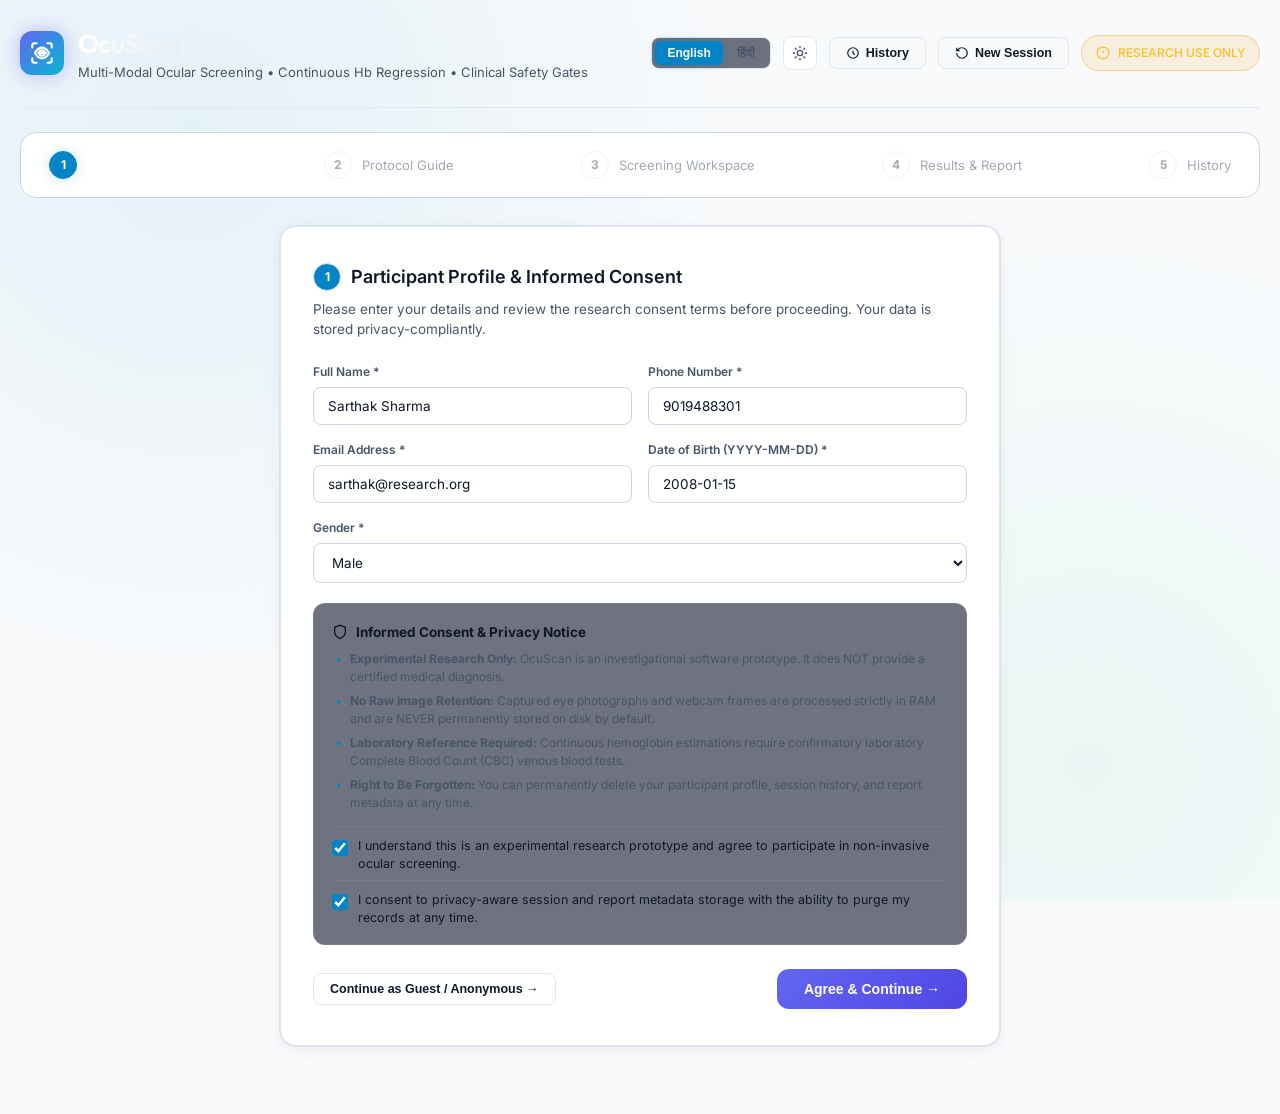
==== commit 01846ec5: "Merge remote origin/main preserving 7-step workflow, Anemia continuous Hb, AI Dr. Astra, and theme t" ====
--- a/static/index.html
+++ b/static/index.html
@@ -3,7 +3,7 @@
 <head>
   <meta charset="UTF-8">
   <meta name="viewport" content="width=device-width, initial-scale=1.0">
-  <title>EyeHealthAI — Multi-Modal Ocular Screening Research Framework</title>
+  <title>OcuScan — Multi-Modal Ocular Screening & Clinical Research Framework</title>
   <meta name="description" content="Research-grade ocular computer vision screening pipeline for Anemia, Conjunctivitis, and Jaundice with reliability gating and multi-view aggregation.">
   
   <!-- Modern Google Fonts -->
@@ -30,21 +30,31 @@
     <!-- Header -->
     <header class="header">
       <div class="logo-group">
+        <!-- OcuScan Stylized Eye-Scanning Reticle Logo -->
         <div class="logo-icon" aria-hidden="true">
-          <svg viewBox="0 0 24 24" fill="none" stroke-width="2" stroke-linecap="round" stroke-linejoin="round">
-            <path d="M2 12s3-7 10-7 10 7 10 7-3 7-10 7-10-7-10-7Z"/>
-            <circle cx="12" cy="12" r="3"/>
+          <svg viewBox="0 0 24 24" fill="none" stroke="currentColor" stroke-width="2" stroke-linecap="round" stroke-linejoin="round">
+            <!-- Scanning Reticle Bracket Corners -->
+            <path d="M3 7V5a2 2 0 0 1 2-2h2"/>
+            <path d="M17 3h2a2 2 0 0 1 2 2v2"/>
+            <path d="M21 17v2a2 2 0 0 1-2 2h-2"/>
+            <path d="M7 21H5a2 2 0 0 1-2-2v-2"/>
+            <!-- Eye Contour -->
+            <path d="M5.5 12C7.5 8.5 10 7 12 7s4.5 1.5 6.5 5c-2 3.5-4.5 5-6.5 5s-4.5-1.5-6.5-5Z"/>
+            <!-- Iris Focus Aperture -->
+            <circle cx="12" cy="12" r="2.5"/>
+            <!-- Scanning Focal Beam -->
+            <line x1="8.5" y1="12" x2="15.5" y2="12" stroke-dasharray="1 1"/>
           </svg>
         </div>
         <div class="title-area">
-          <h1 id="appTitle">EyeHealthAI</h1>
-          <p id="appSubtitle">Multi-Modal Ocular Screening &bull; Continuous Hb Regression &bull; Clinical Safety Gates</p>
+          <h1 id="appTitle">OcuScan</h1>
+          <p id="appSubtitle" data-i18n="appSubtitle">Multi-Modal Ocular Screening &bull; Continuous Hb Regression &bull; Clinical Safety Gates</p>
         </div>
       </div>
       
       <!-- Header Actions: Language Switcher, Theme Toggle, User Badge, History, Disclaimer -->
       <div class="header-actions">
-        <!-- Language Switcher -->
+        <!-- In-Header Language Switcher -->
         <div class="lang-toggle" role="group" aria-label="Language Selector">
           <button id="langBtnEn" class="lang-btn active" type="button" title="Switch to English">English</button>
           <button id="langBtnHi" class="lang-btn" type="button" title="हिंदी में बदलें">हिंदी</button>
@@ -83,21 +93,21 @@
             <path d="M12 8v4l3 3"/>
             <circle cx="12" cy="12" r="9"/>
           </svg>
-          <span id="btnNavHistoryText">History</span>
+          <span id="btnNavHistoryText" data-i18n="btnNavHistoryText">History</span>
         </button>
 
         <!-- New Session Button -->
-        <button id="btnResetSession" class="btn-secondary" type="button" title="Clear inputs and start a fresh session">
+        <button id="btnResetSession" class="btn-secondary" type="button" title="Clear inputs and start fresh screening">
           <svg width="14" height="14" viewBox="0 0 24 24" fill="none" stroke="currentColor" stroke-width="2">
             <path d="M3 12a9 9 0 1 0 9-9 9.75 9.75 0 0 0-6.74 2.74L3 8"/>
             <path d="M3 3v5h5"/>
           </svg>
-          <span id="btnNewSessionText">New Session</span>
+          <span id="btnNewSessionText" data-i18n="btnNewSessionText">New Session</span>
         </button>
 
         <!-- Research Badge -->
         <div class="research-disclaimer-badge">
-          <svg width="15" height="15" viewBox="0 0 24 24" fill="none" stroke="currentColor" stroke-width="2">
+          <svg width="14" height="14" viewBox="0 0 24 24" fill="none" stroke="currentColor" stroke-width="2">
             <circle cx="12" cy="12" r="10"/>
             <line x1="12" y1="8" x2="12" y2="12"/>
             <line x1="12" y1="16" x2="12.01" y2="16"/>
@@ -107,94 +117,56 @@
       </div>
     </header>
 
-    <!-- Multi-Step Stepper Navigation -->
-    <nav class="stepper-nav" id="stepperNav" aria-label="Screening Workflow Progress">
+    <!-- Clinical Workflow Navigation Bar (Exact 5-Step Order) -->
+    <nav class="stepper-nav" id="stepperNav" aria-label="Workflow Progress">
+      <!-- Step 1: Participant Profile / Login -->
       <button class="step-item active" id="stepBtn1" data-step="1">
         <span class="step-circle">1</span>
-        <span class="step-label" data-i18n="step1">Language</span>
+        <span class="step-label" data-i18n="step1">Participant Profile</span>
       </button>
       <div class="step-divider" id="stepDiv1"></div>
+
+      <!-- Step 2: Protocol Guide -->
       <button class="step-item" id="stepBtn2" data-step="2">
         <span class="step-circle">2</span>
-        <span class="step-label" data-i18n="step2">Consent</span>
+        <span class="step-label" data-i18n="step2">Protocol Guide</span>
       </button>
       <div class="step-divider" id="stepDiv2"></div>
+
+      <!-- Step 3: Screening Workspace / Capture -->
       <button class="step-item" id="stepBtn3" data-step="3">
         <span class="step-circle">3</span>
-        <span class="step-label" data-i18n="step3">Preparation</span>
+        <span class="step-label" data-i18n="step3">Screening Workspace</span>
       </button>
       <div class="step-divider" id="stepDiv3"></div>
+
+      <!-- Step 4: Analysis & Results / Report -->
       <button class="step-item" id="stepBtn4" data-step="4">
         <span class="step-circle">4</span>
-        <span class="step-label" data-i18n="step4">Capture</span>
+        <span class="step-label" data-i18n="step4">Results &amp; Report</span>
       </button>
       <div class="step-divider" id="stepDiv4"></div>
+
+      <!-- Step 5: History -->
       <button class="step-item" id="stepBtn5" data-step="5">
         <span class="step-circle">5</span>
-        <span class="step-label" data-i18n="step5">Analysis</span>
+        <span class="step-label" data-i18n="step5">History</span>
       </button>
-      <div class="step-divider" id="stepDiv5"></div>
-      <button class="step-item" id="stepBtn6" data-step="6">
-        <span class="step-circle">6</span>
-        <span class="step-label" data-i18n="step6">Results</span>
-      </button>
-      <div class="step-divider" id="stepDiv6"></div>
-      <button class="step-item" id="stepBtn7" data-step="7">
-        <span class="step-circle">7</span>
-        <span class="step-label" data-i18n="step7">History</span>
-      </button>
+
+      <!-- Legacy hidden step hooks for backward compatibility -->
+      <button class="step-item" id="stepBtn6" data-step="6" style="display: none;"></button>
+      <button class="step-item" id="stepBtn7" data-step="7" style="display: none;"></button>
+      <div class="step-divider" id="stepDiv5" style="display: none;"></div>
+      <div class="step-divider" id="stepDiv6" style="display: none;"></div>
     </nav>
 
     <!-- ================================================================
-         PAGE 1: LANGUAGE SELECTION
+         STEP 1: PARTICIPANT PROFILE / LOGIN & INFORMED CONSENT
          ================================================================ -->
-    <section id="page1Language" class="page-view active">
-      <div class="lang-hero-card">
-        <div class="lang-hero-icon">
-          <svg viewBox="0 0 24 24" fill="none" stroke-width="2" stroke-linecap="round" stroke-linejoin="round">
-            <circle cx="12" cy="12" r="10"/>
-            <line x1="2" y1="12" x2="22" y2="12"/>
-            <path d="M12 2a15.3 15.3 0 0 1 4 10 15.3 15.3 0 0 1-4 10 15.3 15.3 0 0 1-4-10 15.3 15.3 0 0 1 4-10z"/>
-          </svg>
-        </div>
-        <h2 class="lang-hero-title" data-i18n="langTitle">Select Your Preferred Language</h2>
-        <p class="lang-hero-sub" data-i18n="langSub">
-          Choose your language for guided preparation, ocular screening, and downloaded clinical reports. Both languages are fully supported across all steps.
-        </p>
-
-        <div class="lang-options-grid">
-          <!-- English Choice -->
-          <div class="lang-choice-card selected" id="cardLangEn">
-            <div style="display: flex; justify-content: space-between; align-items: center;">
-              <span class="lang-choice-title">English</span>
-              <span class="badge-tag available">Active</span>
-            </div>
-            <span class="lang-choice-sub">Standard English interface &amp; 2-page report</span>
-          </div>
-
-          <!-- Hindi Choice -->
-          <div class="lang-choice-card" id="cardLangHi">
-            <div style="display: flex; justify-content: space-between; align-items: center;">
-              <span class="lang-choice-title">हिंदी</span>
-              <span class="badge-tag available">सक्रिय</span>
-            </div>
-            <span class="lang-choice-sub">हिंदी इंटरफ़ेस और 2-पेज विस्तृत रिपोर्ट</span>
-          </div>
-        </div>
-
-        <button id="btnContinueLang" class="btn-primary" type="button" style="width: 100%; max-width: 280px; margin: 0 auto;">
-          <span data-i18n="btnContinue">Continue &rarr;</span>
-        </button>
-      </div>
-    </section>
-
-    <!-- ================================================================
-         PAGE 2: REGISTRATION & INFORMED CONSENT
-         ================================================================ -->
-    <section id="page2Registration" class="page-view">
+    <section id="page2Registration" class="page-view active">
       <div class="reg-container">
         <div style="display: flex; align-items: center; gap: 10px; margin-bottom: 8px;">
-          <div class="step-circle" style="background: var(--color-brand); color: #fff;">2</div>
+          <div class="step-circle" style="background: var(--color-brand); color: #fff;">1</div>
           <h2 class="section-title" style="margin: 0;" data-i18n="regTitle">Participant Profile &amp; Informed Consent</h2>
         </div>
         <p style="color: var(--text-secondary); font-size: 13.5px; margin-bottom: 24px;" data-i18n="regSub">
@@ -213,28 +185,25 @@
             </div>
             <div class="form-group">
               <label class="form-label" for="inputRegEmail" data-i18n="labelEmail">Email Address *</label>
-              <input type="email" id="inputRegEmail" class="form-input" placeholder="e.g. sarthak@example.com" required value="sarthak@research.org">
+              <input type="email" id="inputRegEmail" class="form-input" placeholder="e.g. sarthak@research.org" required value="sarthak@research.org">
             </div>
             <div class="form-group">
               <label class="form-label" for="inputRegDob" data-i18n="labelDob">Date of Birth (YYYY-MM-DD) *</label>
               <input type="text" id="inputRegDob" class="form-input" placeholder="YYYY-MM-DD" required value="2008-01-15">
             </div>
-            <div class="form-group" style="grid-column: 1 / -1;">
-              <label class="form-label" for="selectRegGender" data-i18n="labelGender">Gender (Optional Demographic Data)</label>
-              <select id="selectRegGender" class="form-input">
-                <option value="prefer_not_to_say" selected data-i18n="genderOptPreferNot">Prefer not to say (Default)</option>
-                <option value="female" data-i18n="genderOptFemale">Female</option>
-                <option value="male" data-i18n="genderOptMale">Male</option>
-                <option value="non-binary" data-i18n="genderOptNonBinary">Non-binary</option>
-                <option value="self-describe" data-i18n="genderOptSelfDescribe">Self-describe</option>
+            <!-- Mandatory Gender Selection (Male, Female, Other) -->
+            <div class="form-group" style="grid-column: span 2;">
+              <label class="form-label" for="inputRegGender" data-i18n="labelGender">Gender *</label>
+              <select id="inputRegGender" class="form-input" required>
+                <option value="" disabled data-i18n="genderSelectDefault">Select Gender</option>
+                <option value="Male" selected data-i18n="genderMale">Male</option>
+                <option value="Female" data-i18n="genderFemale">Female</option>
+                <option value="Other" data-i18n="genderOther">Other</option>
               </select>
-              <div style="font-size: 11px; color: var(--text-muted); margin-top: 4px; line-height: 1.45;">
-                <strong>Demographic Research Notice:</strong> Optional demographic questions help evaluate algorithmic fairness across diverse populations. This information is <strong>strictly decoupled</strong> from computer-vision inference and will never determine or alter a medical prediction.
-              </div>
-            </div>
-          </div>
-
-          <!-- Informed Consent Accordion Box -->
+            </div>
+          </div>
+
+          <!-- Informed Consent Panel -->
           <div class="consent-panel">
             <h4 data-i18n="consentHeader">
               <svg width="16" height="16" viewBox="0 0 24 24" fill="none" stroke="currentColor" stroke-width="2">
@@ -243,7 +212,7 @@
               Informed Consent &amp; Privacy Notice
             </h4>
             <ul>
-              <li data-i18n="consentP1"><strong>Experimental Research Only:</strong> EyeHealthAI is an investigational software prototype. It does NOT provide a certified medical diagnosis.</li>
+              <li data-i18n="consentP1"><strong>Experimental Research Only:</strong> OcuScan is an investigational software prototype. It does NOT provide a certified medical diagnosis.</li>
               <li data-i18n="consentP2"><strong>No Raw Image Retention:</strong> Captured eye photographs and webcam frames are processed strictly in RAM and are NEVER permanently stored on disk by default.</li>
               <li data-i18n="consentP3"><strong>Laboratory Reference Required:</strong> Continuous hemoglobin estimations require confirmatory laboratory Complete Blood Count (CBC) venous blood tests.</li>
               <li data-i18n="consentP4"><strong>Right to Be Forgotten:</strong> You can permanently delete your participant profile, session history, and report metadata at any time.</li>
@@ -261,33 +230,31 @@
                 I consent to privacy-aware session and report metadata storage with the ability to purge my records at any time.
               </label>
             </div>
-            <div class="consent-checkbox-wrap" style="margin-top: 8px;">
-              <input type="checkbox" id="chkConsentDemographic">
-              <label for="chkConsentDemographic" class="consent-checkbox-label" data-i18n="chkConsentDemographicText">
-                (Optional) I consent to the collection of demographic data (gender) exclusively for research diversity evaluation. You may continue without selecting a gender.
-              </label>
-            </div>
           </div>
 
           <div id="regErrorAlert" class="alert-box alert-danger" style="display: none; margin-bottom: 16px;"></div>
 
-          <div style="display: flex; justify-content: space-between; align-items: center;">
-            <button id="btnBackToLang" class="btn-secondary" type="button" data-i18n="btnBack">&larr; Back</button>
-            <button id="btnSubmitRegistration" class="btn-primary" type="submit" style="min-width: 180px;">
+          <div style="display: flex; justify-content: space-between; align-items: center; gap: 12px; flex-wrap: wrap;">
+            <button id="btnSkipRegistration" class="btn-secondary" type="button" data-i18n="btnSkipReg">
+              Continue as Guest / Anonymous &rarr;
+            </button>
+            <button id="btnSubmitRegistration" class="btn-primary" type="submit" style="width: auto; min-width: 190px;">
               <span data-i18n="btnAgreeContinue">Agree &amp; Continue &rarr;</span>
             </button>
           </div>
+          <!-- Hidden legacy back link for backward safety -->
+          <button id="btnBackToLang" type="button" style="display: none;"></button>
         </form>
       </div>
     </section>
 
     <!-- ================================================================
-         PAGE 3: GUIDED PREPARATION
+         STEP 2: PROTOCOL GUIDE
          ================================================================ -->
     <section id="page3Guide" class="page-view">
       <div class="guide-container">
         <div style="display: flex; align-items: center; gap: 10px; margin-bottom: 8px;">
-          <div class="step-circle" style="background: var(--color-brand); color: #fff;">3</div>
+          <div class="step-circle" style="background: var(--color-brand); color: #fff;">2</div>
           <h2 class="section-title" style="margin: 0;" data-i18n="guideTitle">Guided Preparation &amp; Protocol</h2>
         </div>
         <p style="color: var(--text-secondary); font-size: 13.5px;" data-i18n="guideSub">
@@ -327,9 +294,9 @@
           </div>
         </div>
 
-        <div style="display: flex; justify-content: space-between; align-items: center;">
-          <button id="btnBackToReg" class="btn-secondary" type="button" data-i18n="btnBack">&larr; Back</button>
-          <button id="btnProceedToCapture" class="btn-primary" type="button" style="min-width: 200px;">
+        <div style="display: flex; justify-content: space-between; align-items: center; gap: 12px; flex-wrap: wrap;">
+          <button id="btnBackToReg" class="btn-secondary" type="button" data-i18n="btnBackProfile">&larr; Back to Profile</button>
+          <button id="btnProceedToCapture" class="btn-primary" type="button" style="width: auto; min-width: 200px;">
             <span data-i18n="btnReadyCapture">Ready to Capture &rarr;</span>
           </button>
         </div>
@@ -337,39 +304,54 @@
     </section>
 
     <!-- ================================================================
-         PAGE 4: CAMERA & IMAGE CAPTURE (MODULE SELECTION & CAPTURE)
+         STEP 3: SCREENING WORKSPACE / CAPTURE
          ================================================================ -->
     <section id="page4Capture" class="page-view">
+      <!-- Welcome Hero Section -->
+      <div style="margin-bottom: 20px;">
+        <h2 style="font-family: 'Outfit', sans-serif; font-size: 22px; font-weight: 700; color: var(--text-primary); margin-bottom: 4px;" data-i18n="screeningTitle">
+          Non-Invasive Ocular Health Screening
+        </h2>
+        <p style="color: var(--text-secondary); font-size: 13.5px; max-width: 780px; line-height: 1.5;" data-i18n="screeningSub">
+          Upload high-resolution anterior segment photographs or capture a live macro camera still to estimate continuous hemoglobin (Hb in g/dL) with active clinical reliability and dataset validation gates.
+        </p>
+      </div>
+
       <!-- Project Context Banner -->
       <aside class="banner-notice" aria-label="System Notice">
-        <div>
-          <strong>System Integrity &amp; Clinical Safety Gate Active:</strong>
-          This interface enforces strict reliability and missing-data gates. Module predictions are withheld whenever statistical shortcut learning or dataset deficiencies are detected.
+        <div style="display: flex; align-items: center; gap: 10px;">
+          <svg width="18" height="18" viewBox="0 0 24 24" fill="none" stroke="currentColor" stroke-width="2" style="color: var(--color-brand); flex-shrink: 0;">
+            <path d="M12 22s8-4 8-10V5l-8-3-8 3v7c0 6 8 10 8 10z"/>
+          </svg>
+          <div>
+            <strong data-i18n="safetyGateTitle">Active Safety Gating:</strong>
+            <span data-i18n="safetyGateText">Continuous hemoglobin predictions are permitted for experimental research use. Disease classifications are gated when dataset shortcuts or missing ground truth are detected.</span>
+          </div>
         </div>
       </aside>
 
       <!-- Clinical Target Modules Selection -->
       <section aria-labelledby="modules-title">
         <h2 id="modules-title" class="section-title">
-          <svg width="20" height="20" viewBox="0 0 24 24" fill="none" stroke="currentColor" stroke-width="2">
+          <svg width="18" height="18" viewBox="0 0 24 24" fill="none" stroke="currentColor" stroke-width="2">
             <rect x="3" y="3" width="7" height="7"/>
             <rect x="14" y="3" width="7" height="7"/>
             <rect x="14" y="14" width="7" height="7"/>
             <rect x="3" y="14" width="7" height="7"/>
           </svg>
-          Clinical Target Modules
+          <span data-i18n="modulesTitle">Clinical Target Modules</span>
         </h2>
         <div class="modules-grid" id="modulesGrid">
           <!-- Module A: Anemia -->
           <article class="module-card selected" id="moduleCardAnemia" data-module="anemia" tabindex="0" role="button" aria-pressed="true">
             <div class="card-top">
               <div>
-                <h3 class="module-name">Anemia / Hemoglobin</h3>
-                <span class="module-sub">Continuous Hb Regression</span>
+                <h3 class="module-name" data-i18n="moduleAnemiaName">Anemia / Hemoglobin</h3>
+                <span class="module-sub" data-i18n="moduleAnemiaSub">Continuous Hb Regression</span>
               </div>
-              <span class="status-badge available">RESEARCH ONLY</span>
-            </div>
-            <p class="module-desc">
+              <span class="status-badge available" data-i18n="statusResearchOnly">RESEARCH ONLY</span>
+            </div>
+            <p class="module-desc" data-i18n="moduleAnemiaDesc">
               Predicts laboratory hemoglobin (g/dL) from conjunctival pallor using a pretrained ResNet-50. Supports multi-view session averaging across palpebral and forniceal crops.
             </p>
             <div class="module-meta">
@@ -378,57 +360,39 @@
             </div>
           </article>
 
-          <!-- Module B: Conjunctival Injection (SLID) -->
-          <article class="module-card" id="moduleCardConj" data-module="slid" tabindex="0" role="button" aria-pressed="false">
+          <!-- Module B: Conjunctivitis -->
+          <article class="module-card" id="moduleCardConj" data-module="conjunctivitis" tabindex="0" role="button" aria-pressed="false">
             <div class="card-top">
               <div>
-                <h3 class="module-name">Conjunctival Injection (SLID)</h3>
-                <span class="module-sub">Clinical Slit-Lamp Hyperemia</span>
+                <h3 class="module-name" data-i18n="moduleConjName">Conjunctivitis</h3>
+                <span class="module-sub" data-i18n="moduleConjSub">Ocular Erythema Classifier</span>
               </div>
-              <span class="status-badge available">RESEARCH ONLY</span>
-            </div>
-            <p class="module-desc">
-              Predicts visible conjunctival injection on anterior slit-lamp photography using MobileNetV3-Small (Acc: 98.78%). Confounded Mendeley shortcut model remains strictly blocked.
-            </p>
-            <div class="module-meta">
-              <span>Arch: MobileNetV3-S</span>
-              <span>Test Acc: 98.78%</span>
-            </div>
-          </article>
-
-          <!-- Module C: Jaundice / Scleral Icterus -->
-          <article class="module-card" id="moduleCardJaund" data-module="jaundice" tabindex="0" role="button" aria-pressed="false">
-            <div class="card-top">
-              <div>
-                <h3 class="module-name">Scleral Icterus / Jaundice</h3>
-                <span class="module-sub">Categorical Yellowing Screening</span>
-              </div>
-              <span class="status-badge available">RESEARCH ONLY</span>
-            </div>
-            <p class="module-desc">
-              Categorical screening of visible scleral icterus (Normal vs. Jaundiced) via MobileNetV3-Small (CC BY-NC 4.0). Quantitative serum bilirubin estimation remains strictly unavailable.
-            </p>
-            <div class="module-meta">
-              <span>Arch: MobileNetV3-S</span>
-              <span>Categorical (No Lab Bilirubin)</span>
-            </div>
-          </article>
-
-          <!-- Module D: Mendeley Conjunctivitis (Audited & Blocked) -->
-          <article class="module-card" id="moduleCardMendeley" data-module="conjunctivitis" tabindex="0" role="button" aria-pressed="false">
-            <div class="card-top">
-              <div>
-                <h3 class="module-name">Mendeley Conjunctivitis</h3>
-                <span class="module-sub">Audited Shortcut Model</span>
-              </div>
-              <span class="status-badge blocked">BLOCKED (GATE)</span>
-            </div>
-            <p class="module-desc">
-              Reliability gate active. Audit proved normal vs disease classes have non-overlapping dimensions (56px square vs 352px macro). Output is withheld to prevent shortcut reliance.
+              <span class="status-badge blocked" data-i18n="statusBlockedGate">BLOCKED (GATE)</span>
+            </div>
+            <p class="module-desc" data-i18n="moduleConjDesc">
+              Reliability gate active. Layer 3.5 audit revealed normal vs disease classes have non-overlapping dimensions (56px square vs 352px macro). Predictions are blocked to prevent shortcut reliance.
             </p>
             <div class="module-meta">
               <span>Arch: MobileNetV3-S</span>
               <span>Gate: Resolution Confound</span>
+            </div>
+          </article>
+
+          <!-- Module C: Jaundice -->
+          <article class="module-card disabled" id="moduleCardJaund" data-module="jaundice" tabindex="0" role="button" aria-pressed="false" aria-disabled="true">
+            <div class="card-top">
+              <div>
+                <h3 class="module-name" data-i18n="moduleJaundName">Jaundice / Icterus</h3>
+                <span class="module-sub" data-i18n="moduleJaundSub">Scleral Bilirubin Screening</span>
+              </div>
+              <span class="status-badge unavailable" data-i18n="statusUnavailable">UNAVAILABLE</span>
+            </div>
+            <p class="module-desc" data-i18n="moduleJaundDesc">
+              No clinical dataset or laboratory total serum bilirubin measurements exist in workspace. Synthetic predictions and placeholder models are prohibited.
+            </p>
+            <div class="module-meta">
+              <span>Arch: MobileNetV3-S</span>
+              <span>Status: Dataset Missing</span>
             </div>
           </article>
         </div>
@@ -439,12 +403,12 @@
         <!-- Input Panel -->
         <section class="panel" aria-labelledby="input-title">
           <h2 id="input-title" class="section-title">
-            <svg width="20" height="20" viewBox="0 0 24 24" fill="none" stroke="currentColor" stroke-width="2">
+            <svg width="18" height="18" viewBox="0 0 24 24" fill="none" stroke="currentColor" stroke-width="2">
               <path d="M21 15v4a2 2 0 0 1-2 2H5a2 2 0 0 1-2-2v-4"/>
               <polyline points="17 8 12 3 7 8"/>
               <line x1="12" y1="3" x2="12" y2="15"/>
             </svg>
-            Input Session &amp; Image Capture
+            <span data-i18n="inputSessionTitle">Input Session &amp; Image Capture</span>
           </h2>
 
           <!-- Module Status Explanation Banner -->
@@ -454,21 +418,21 @@
           </div>
 
           <!-- Source Mode Switcher -->
-          <div class="mode-switcher" style="display: flex; gap: 8px; margin-bottom: 16px;">
+          <div class="mode-switcher">
             <button id="btnModeUpload" class="btn-mode active" type="button">
-              <svg width="16" height="16" viewBox="0 0 24 24" fill="none" stroke="currentColor" stroke-width="2">
+              <svg width="15" height="15" viewBox="0 0 24 24" fill="none" stroke="currentColor" stroke-width="2">
                 <path d="M21 15v4a2 2 0 0 1-2 2H5a2 2 0 0 1-2-2v-4"/>
                 <polyline points="17 8 12 3 7 8"/>
                 <line x1="12" y1="3" x2="12" y2="15"/>
               </svg>
-              File Upload Mode
+              <span data-i18n="modeUpload">File Upload Mode</span>
             </button>
             <button id="btnModeWebcam" class="btn-mode" type="button">
-              <svg width="16" height="16" viewBox="0 0 24 24" fill="none" stroke="currentColor" stroke-width="2">
+              <svg width="15" height="15" viewBox="0 0 24 24" fill="none" stroke="currentColor" stroke-width="2">
                 <path d="M23 7l-7 5 7 5V7z"/>
                 <rect x="1" y="5" width="15" height="14" rx="2" ry="2"/>
               </svg>
-              Live Laptop Camera
+              <span data-i18n="modeWebcam">Live Laptop Camera</span>
             </button>
           </div>
 
@@ -482,8 +446,8 @@
                 <circle cx="8.5" cy="8.5" r="1.5"/>
                 <polyline points="21 15 16 10 5 21"/>
               </svg>
-              <div class="dropzone-title">Click to upload or drag &amp; drop images</div>
-              <div class="dropzone-hint">Supports JPG, PNG, WEBP (Ocular anterior crops or full eye)</div>
+              <div class="dropzone-title" data-i18n="dropzoneTitle">Click to upload or drag &amp; drop images</div>
+              <div class="dropzone-hint" data-i18n="dropzoneHint">Supports JPG, PNG, WEBP (Ocular anterior crops or full eye)</div>
             </div>
 
             <!-- Uploaded Images Previews & View Selection -->
@@ -494,47 +458,23 @@
 
           <!-- Live Laptop Camera Section (Layer 6) -->
           <div id="webcamSection" style="display: none;">
-            <!-- Camera Mode & Zoom Toolbar -->
-            <div class="cam-toolbar">
-              <div style="display: flex; gap: 6px; align-items: center;">
-                <button type="button" id="btnCamModeAuto" class="cam-mode-pill active">Auto Eye Detection</button>
-                <button type="button" id="btnCamModeManual" class="cam-mode-pill">Manual Reticle</button>
-              </div>
-              <div style="display: flex; gap: 6px; align-items: center;">
-                <button type="button" id="btnCamZoomToggle" class="cam-mode-pill" title="Toggle 2x Macro Close-Up View">🔍 1x View</button>
-                <span id="liveGuidancePill" class="crop-badge" style="background: rgba(14, 165, 233, 0.15); color: #38bdf8; border-color: rgba(14, 165, 233, 0.3);">
-                  Move closer (10–15 cm)
-                </span>
-              </div>
-            </div>
-
             <!-- Camera Viewport Container -->
-            <div class="webcam-container" id="webcamContainer">
+            <div class="webcam-container">
               <video id="webcamVideo" autoplay playsinline muted></video>
               <div class="webcam-overlay" id="webcamOverlay">
-                <!-- Dynamic Eye Tracking Bounding Box -->
-                <div id="eyeDetectorBox" class="eye-detector-box" style="display: none;">
-                  <div class="eye-box-corners"></div>
-                  <span class="eye-box-label" id="eyeBoxLabel">Target Eye</span>
-                </div>
-
-                <!-- Manual Macro Framing Target (Reticle) -->
-                <div class="eye-guide-reticle" id="eyeGuideReticle">
+                <div class="eye-guide-reticle">
                   <div class="eye-guide-oval"></div>
                 </div>
-
-                <!-- Live Guidance Box -->
-                <div class="guide-label-box" id="guideLabelBox">
-                  <span class="guide-title" id="guideTitleText">Manual Macro Framing Target (10–15 cm)</span>
-                  <span class="guide-sub" id="guideSubText">Position one eye to fill this area. Positioning aid only; not automated eye detection.</span>
+                <div class="guide-label-box">
+                  <span class="guide-title" data-i18n="guideReticleTitle">Manual Macro Framing Target (10–15 cm)</span>
+                  <span class="guide-sub" data-i18n="guideReticleSub">Position one eye to fill this area. Positioning aid only; not automated eye detection.</span>
                 </div>
               </div>
               <canvas id="webcamCanvas" style="display: none;"></canvas>
-              <canvas id="cropCanvas" style="display: none;"></canvas>
-            </div>
-
-            <!-- Anatomical Framing Warning (Prevent Full-Face Captures) -->
-            <div class="alert-box alert-warning" style="margin-top: 10px; font-size: 11px; line-height: 1.45;">
+            </div>
+
+            <!-- Anatomical Framing Warning -->
+            <div class="alert-box alert-warning" style="margin-top: 10px; font-size: 11.5px; line-height: 1.45;" data-i18n="cameraMacroWarning">
               <strong>⚠️ MACRO EYE FRAMING REQUIRED — NOT A FULL FACE:</strong><br>
               The model requires a close-up image of the ocular conjunctiva. A full-face selfie contains mostly facial skin and background, which cannot be analyzed for microvascular conjunctival pallor. Move within 10–15 cm of the laptop camera and expose the target eye view.
             </div>
@@ -542,24 +482,24 @@
             <!-- Camera Controls -->
             <div class="camera-controls">
               <button id="btnStartCamera" class="btn-cam" type="button">
-                <svg width="16" height="16" viewBox="0 0 24 24" fill="none" stroke="currentColor" stroke-width="2">
+                <svg width="15" height="15" viewBox="0 0 24 24" fill="none" stroke="currentColor" stroke-width="2">
                   <circle cx="12" cy="12" r="10"/>
                   <polygon points="10 8 16 12 10 16 10 8"/>
                 </svg>
-                Start Camera
+                <span data-i18n="btnStartCam">Start Camera</span>
               </button>
               <button id="btnCaptureStill" class="btn-cam btn-cam-capture" type="button" disabled>
-                <svg width="16" height="16" viewBox="0 0 24 24" fill="none" stroke="currentColor" stroke-width="2">
+                <svg width="15" height="15" viewBox="0 0 24 24" fill="none" stroke="currentColor" stroke-width="2">
                   <circle cx="12" cy="12" r="3"/>
                   <path d="M19 21H5a2 2 0 0 1-2-2V7a2 2 0 0 1 2-2h4l2-3h6l2 3h4a2 2 0 0 1 2 2v12a2 2 0 0 1-2 2z"/>
                 </svg>
-                Capture Still
+                <span data-i18n="btnCaptureCam">Capture Still</span>
               </button>
               <button id="btnStopCamera" class="btn-cam" type="button" style="display: none;">
-                <svg width="16" height="16" viewBox="0 0 24 24" fill="none" stroke="currentColor" stroke-width="2">
+                <svg width="15" height="15" viewBox="0 0 24 24" fill="none" stroke="currentColor" stroke-width="2">
                   <rect x="6" y="6" width="12" height="12"/>
                 </svg>
-                Stop
+                <span data-i18n="btnStopCam">Stop</span>
               </button>
             </div>
 
@@ -569,93 +509,85 @@
             <!-- Captured Still Preview & Guidance Card -->
             <div id="capturedStillCard" class="captured-card" style="display: none; margin-top: 16px;">
               <div style="display: flex; gap: 14px; align-items: flex-start;">
-                <img id="capturedStillThumb" class="preview-thumb" alt="Captured still frame" style="width: 80px; height: 80px;">
+                <img id="capturedStillThumb" class="preview-thumb" alt="Captured still frame" style="width: 72px; height: 72px;">
                 <div style="flex-grow: 1;">
-                  <div style="display: flex; justify-content: space-between; align-items: center; flex-wrap: wrap; gap: 6px;">
-                    <div style="display: flex; align-items: center; gap: 8px;">
-                      <strong style="font-size: 13px;">Captured Eye Crop</strong>
-                      <span id="capturedCropBadge" class="crop-badge" style="display: none;">Cropped Eye Region (Macro)</span>
-                    </div>
-                    <button id="btnRecapture" class="btn-remove" title="Discard and recapture" type="button" style="width: auto; padding: 2px 8px; font-size: 11px;">Recapture</button>
+                  <div style="display: flex; justify-content: space-between; align-items: center;">
+                    <strong style="font-size: 13px;" data-i18n="capturedStillTitle">Captured Webcam Still</strong>
+                    <button id="btnRecapture" class="btn-remove" title="Discard and recapture" type="button" style="width: auto; padding: 2px 8px; font-size: 11px;" data-i18n="btnRecapture">Recapture</button>
                   </div>
-                  <div id="capturedCropMetadata" style="font-size: 11px; color: var(--text-secondary); margin-top: 4px;"></div>
                   <div id="webcamQualityMetrics" style="font-size: 11px; margin-top: 4px;"></div>
-                  <div id="capturedRejectionBox" class="alert-box alert-danger" style="display: none; margin-top: 8px; font-size: 11px;"></div>
                   <div style="margin-top: 8px;">
-                    <label style="font-size: 11px; color: var(--text-muted); display: block; margin-bottom: 2px;">Anatomical View Tag:</label>
-                    <select id="webcamViewSelect" style="width: 100%; background: rgba(10, 15, 29, 0.8); border: 1px solid var(--border-subtle); color: var(--text-primary); padding: 5px 8px; border-radius: 6px; font-size: 12px;">
-                      <option value="raw_eye">Raw Full Eye View</option>
-                      <option value="palpebral">Palpebral Conjunctiva</option>
-                      <option value="forniceal">Forniceal Conjunctiva</option>
-                      <option value="forniceal_palpebral">Forniceal + Palpebral</option>
-                      <option value="unspecified">Unspecified Ocular Crop</option>
+                    <label style="font-size: 11px; color: var(--text-muted); display: block; margin-bottom: 2px;" data-i18n="labelAnatomicalView">Anatomical View Tag:</label>
+                    <select id="webcamViewSelect" style="width: 100%; background: var(--bg-input); border: 1px solid var(--border-subtle); color: var(--text-primary); padding: 5px 8px; border-radius: 6px; font-size: 12px;">
+                      <option value="raw_eye" data-i18n="viewRawEye">Raw Full Eye View</option>
+                      <option value="palpebral" data-i18n="viewPalpebral">Palpebral Conjunctiva</option>
+                      <option value="forniceal" data-i18n="viewForniceal">Forniceal Conjunctiva</option>
+                      <option value="forniceal_palpebral" data-i18n="viewFornicealPalpebral">Forniceal + Palpebral</option>
+                      <option value="unspecified" data-i18n="viewUnspecified">Unspecified Ocular Crop</option>
                     </select>
                   </div>
                 </div>
               </div>
-              <!-- Actionable Guidance Box -->
               <div id="webcamGuidanceBox" class="guidance-box" style="margin-top: 10px; font-size: 11px;"></div>
             </div>
 
             <!-- Webcam Domain Validation Gate Warning & Researcher Override -->
             <div id="webcamDomainNotice" class="alert-box alert-danger" style="margin-top: 16px;">
               <h4 style="display: flex; align-items: center; gap: 6px;">
-                <svg width="16" height="16" viewBox="0 0 24 24" fill="none" stroke="currentColor" stroke-width="2">
+                <svg width="15" height="15" viewBox="0 0 24 24" fill="none" stroke="currentColor" stroke-width="2">
                   <rect x="3" y="11" width="18" height="11" rx="2" ry="2"/>
                   <path d="M7 11V7a5 5 0 0 1 10 0v4"/>
                 </svg>
-                Camera-Domain Validation Gate Active
+                <span data-i18n="webcamGateTitle">Camera-Domain Validation Gate Active</span>
               </h4>
-              <p style="margin-bottom: 8px;">
-                The anemia ResNet-50 model was trained strictly on clinical research photography and has <strong>not been validated for ordinary laptop webcams</strong>. By default, webcam inference is blocked per Layer 6 standards.
+              <p style="margin-bottom: 8px;" data-i18n="webcamGateText">
+                The anemia ResNet-50 model was trained strictly on clinical research photography and has not been validated for ordinary laptop webcams. By default, webcam inference is blocked per Layer 6 standards.
               </p>
               <label style="display: flex; align-items: center; gap: 8px; font-size: 12px; cursor: pointer; color: var(--text-primary);">
                 <input type="checkbox" id="chkWebcamOverride">
-                <span>Enable Researcher Experimental Override (Unvalidated Webcam Test)</span>
+                <span data-i18n="chkWebcamOverrideText">Enable Researcher Experimental Override (Unvalidated Webcam Test)</span>
               </label>
             </div>
           </div>
 
           <!-- Quality Pre-Check Feedback -->
-          <div id="qualityWarningBox" class="alert-box alert-warning" style="display: none; margin-bottom: 16px;">
-            <!-- Dynamically populated with blur/exposure flags -->
-          </div>
-
-          <!-- Action Button -->
+          <div id="qualityWarningBox" class="alert-box alert-warning" style="display: none; margin-bottom: 16px;"></div>
+
+          <!-- Primary CTA Button -->
           <button id="btnAnalyze" class="btn-primary" disabled>
-            <span id="btnAnalyzeText">Run Research Inference</span>
+            <span id="btnAnalyzeText" data-i18n="btnAnalyzeText">Run Research Inference</span>
             <div id="btnSpinner" class="spinner" style="display: none;"></div>
           </button>
         </section>
 
-        <!-- Results & Export Quick Preview Panel -->
+        <!-- Session Analysis Preview Companion Panel -->
         <section class="panel" aria-labelledby="results-title">
           <div style="display: flex; justify-content: space-between; align-items: center; margin-bottom: 16px; flex-wrap: wrap; gap: 8px;">
             <h2 id="results-title" class="section-title" style="margin-bottom: 0;">
-              <svg width="20" height="20" viewBox="0 0 24 24" fill="none" stroke="currentColor" stroke-width="2">
+              <svg width="18" height="18" viewBox="0 0 24 24" fill="none" stroke="currentColor" stroke-width="2">
                 <path d="M14 2H6a2 2 0 0 0-2 2v16a2 2 0 0 0 2 2h12a2 2 0 0 0 2-2V8z"/>
                 <polyline points="14 2 14 8 20 8"/>
                 <line x1="16" y1="13" x2="8" y2="13"/>
                 <line x1="16" y1="17" x2="8" y2="17"/>
                 <polyline points="10 9 9 9 8 9"/>
               </svg>
-              Session Analysis Preview
+              <span data-i18n="sessionPreviewTitle">Session Analysis Preview</span>
             </h2>
             <div style="display: flex; gap: 8px; align-items: center;">
-              <button id="btnViewReport" class="btn-primary" type="button" style="display: none; padding: 6px 12px; font-size: 12px; background: linear-gradient(135deg, #2563eb, #3b82f6); border-radius: 6px; align-items: center; gap: 6px;">
+              <button id="btnViewReport" class="btn-primary" type="button" style="display: none; padding: 6px 12px; font-size: 12px; border-radius: 6px; width: auto; align-items: center; gap: 6px;">
                 <svg width="14" height="14" viewBox="0 0 24 24" fill="none" stroke="currentColor" stroke-width="2">
                   <path d="M14 2H6a2 2 0 0 0-2 2v16a2 2 0 0 0 2 2h12a2 2 0 0 0 2-2V8z"/>
                   <polyline points="14 2 14 8 20 8"/>
                 </svg>
-                Clinical Report
+                <span data-i18n="clinicalReportBtn">Clinical Report</span>
               </button>
               <button id="btnExport" class="btn-export" style="display: none;">
-                <svg width="16" height="16" viewBox="0 0 24 24" fill="none" stroke="currentColor" stroke-width="2">
+                <svg width="15" height="15" viewBox="0 0 24 24" fill="none" stroke="currentColor" stroke-width="2">
                   <path d="M21 15v4a2 2 0 0 1-2 2H5a2 2 0 0 1-2-2v-4"/>
                   <polyline points="7 10 12 15 17 10"/>
                   <line x1="12" y1="15" x2="12" y2="3"/>
                 </svg>
-                Export JSON
+                <span data-i18n="exportJsonBtn">Export JSON</span>
               </button>
             </div>
           </div>
@@ -667,35 +599,83 @@
               <path d="M12 16v-4"/>
               <path d="M12 8h.01"/>
             </svg>
-            <p>Select images and click <strong>Run Research Inference</strong> to generate an experimental session estimate.</p>
+            <p data-i18n="resultsEmptyText">Select images and click <strong>Run Research Inference</strong> to generate an experimental session estimate.</p>
           </div>
 
           <!-- Active Results Display -->
           <div id="resultsContent" class="results-content" style="display: none;">
             <!-- Dynamically populated -->
           </div>
+
+          <!-- Clinical Protocol Quick Checklist -->
+          <div style="background: var(--bg-secondary); border: 1px solid var(--border-subtle); border-radius: var(--radius-md); padding: 14px 16px; margin-top: 16px;">
+            <div style="font-size: 11px; font-weight: 700; text-transform: uppercase; letter-spacing: 0.05em; color: var(--text-muted); margin-bottom: 8px; display: flex; align-items: center; gap: 6px;">
+              <svg width="13" height="13" viewBox="0 0 24 24" fill="none" stroke="currentColor" stroke-width="2">
+                <circle cx="12" cy="12" r="10"/>
+                <polyline points="12 6 12 12 14 14"/>
+              </svg>
+              <span data-i18n="checklistTitle">Clinical Protocol Checklist</span>
+            </div>
+            <div style="display: flex; flex-direction: column; gap: 6px; font-size: 12px; color: var(--text-secondary);">
+              <div style="display: flex; align-items: center; gap: 8px;">
+                <span style="color: var(--color-success); font-weight: bold;">✓</span>
+                <span data-i18n="checklistItem1">Macro anterior framing within 10–15 cm</span>
+              </div>
+              <div style="display: flex; align-items: center; gap: 8px;">
+                <span style="color: var(--color-success); font-weight: bold;">✓</span>
+                <span data-i18n="checklistItem2">Expose lower palpebral/forniceal conjunctiva</span>
+              </div>
+              <div style="display: flex; align-items: center; gap: 8px;">
+                <span style="color: var(--color-success); font-weight: bold;">✓</span>
+                <span data-i18n="checklistItem3">Real-time sharpness &amp; luminance validation</span>
+              </div>
+              <div style="display: flex; align-items: center; gap: 8px;">
+                <span style="color: var(--color-success); font-weight: bold;">✓</span>
+                <span data-i18n="checklistItem4">Continuous ResNet-50 Hb regression (g/dL)</span>
+              </div>
+            </div>
+          </div>
         </section>
       </main>
+
+      <div style="margin-top: 24px;">
+        <button id="btnBackToGuide" class="btn-secondary" type="button" data-i18n="btnBackGuide">
+          &larr; Back to Protocol Guide
+        </button>
+      </div>
     </section>
 
     <!-- ================================================================
-         PAGE 5: ANALYSIS IN PROGRESS
+         STEP 4: ANALYSIS & RESULTS / REPORT (COMBINED STEP)
          ================================================================ -->
-    <section id="page5Analysis" class="page-view">
-      <div class="analysis-hero">
+    <section id="page6Results" class="page-view">
+      <!-- 4A: In-Progress Inference Loading State -->
+      <div id="analysisLoadingView" class="analysis-hero" style="display: none;">
         <div class="radar-spinner"></div>
         <h3 class="analysis-status-msg" data-i18n="analysisLoadingTitle">Processing Ocular Computer Vision Pipeline</h3>
         <p class="analysis-sub-msg" data-i18n="analysisLoadingSub">
           Inspecting pixel luminance, verifying anatomical crop, and computing multi-view ResNet-50 continuous hemoglobin regression...
         </p>
       </div>
-    </section>
-
-    <!-- ================================================================
-         PAGE 6: SCREENING RESULTS & OFFICIAL REPORTS
-         ================================================================ -->
-    <section id="page6Results" class="page-view">
-      <div style="max-width: 1080px; margin: 0 auto;">
+
+      <!-- 4B: Pending / No Data State (if accessed before analysis) -->
+      <div id="resultsNoDataView" class="results-empty" style="display: none; padding: 60px 20px; background: var(--bg-card); border: 1px solid var(--border-subtle); border-radius: var(--radius-xl);">
+        <svg viewBox="0 0 24 24" fill="none" stroke-width="1.5">
+          <circle cx="12" cy="12" r="10"/>
+          <path d="M12 16v-4"/>
+          <path d="M12 8h.01"/>
+        </svg>
+        <h3 style="font-family: 'Outfit', sans-serif; font-size: 16px; color: var(--text-primary); margin-top: 8px;">No Active Screening Results</h3>
+        <p style="color: var(--text-muted); font-size: 13px; max-width: 380px;">
+          Please upload or capture ocular images in Step 3 (Screening Workspace) and click <strong>Run Research Inference</strong> to generate an analysis.
+        </p>
+        <button id="btnGoToCaptureFromEmpty" class="btn-primary" type="button" style="width: auto; margin-top: 12px;">
+          Go to Screening Workspace &rarr;
+        </button>
+      </div>
+
+      <!-- 4C: Full Results & Clinical Scorecard View -->
+      <div id="resultsSuccessView" style="max-width: 1080px; margin: 0 auto;">
         <div style="display: flex; justify-content: space-between; align-items: center; margin-bottom: 20px; flex-wrap: wrap; gap: 12px;">
           <div>
             <h2 class="section-title" style="margin: 0;" data-i18n="resultsTitle">Ocular Screening Results &amp; Clinical Insights</h2>
@@ -706,8 +686,8 @@
 
           <!-- Download Official PDF & Scorecard Actions -->
           <div style="display: flex; gap: 10px; align-items: center; flex-wrap: wrap;">
-            <button id="btnDownloadPdfReport" class="btn-primary" type="button" style="background: linear-gradient(135deg, #10b981, #059669); box-shadow: 0 0 16px rgba(16, 185, 129, 0.3);">
-              <svg width="16" height="16" viewBox="0 0 24 24" fill="none" stroke="currentColor" stroke-width="2">
+            <button id="btnDownloadPdfReport" class="btn-primary" type="button" style="width: auto; background: linear-gradient(135deg, #10b981, #059669); box-shadow: 0 2px 10px rgba(16, 185, 129, 0.25);">
+              <svg width="15" height="15" viewBox="0 0 24 24" fill="none" stroke="currentColor" stroke-width="2">
                 <path d="M21 15v4a2 2 0 0 1-2 2H5a2 2 0 0 1-2-2v-4"/>
                 <polyline points="7 10 12 15 17 10"/>
                 <line x1="12" y1="15" x2="12" y2="3"/>
@@ -716,7 +696,7 @@
             </button>
 
             <button id="btnDownloadPdfHi" class="btn-secondary" type="button">
-              <svg width="16" height="16" viewBox="0 0 24 24" fill="none" stroke="currentColor" stroke-width="2">
+              <svg width="15" height="15" viewBox="0 0 24 24" fill="none" stroke="currentColor" stroke-width="2">
                 <path d="M21 15v4a2 2 0 0 1-2 2H5a2 2 0 0 1-2-2v-4"/>
                 <polyline points="7 10 12 15 17 10"/>
                 <line x1="12" y1="15" x2="12" y2="3"/>
@@ -725,7 +705,7 @@
             </button>
 
             <button id="btnOpenPrintScorecard" class="btn-secondary" type="button">
-              <svg width="16" height="16" viewBox="0 0 24 24" fill="none" stroke="currentColor" stroke-width="2">
+              <svg width="15" height="15" viewBox="0 0 24 24" fill="none" stroke="currentColor" stroke-width="2">
                 <path d="M14 2H6a2 2 0 0 0-2 2v16a2 2 0 0 0 2 2h12a2 2 0 0 0 2-2V8z"/>
                 <polyline points="14 2 14 8 20 8"/>
               </svg>
@@ -743,14 +723,22 @@
           <button id="btnBackToCapture" class="btn-secondary" type="button" data-i18n="btnBackCapture">&larr; Back to Capture</button>
           <div style="display: flex; gap: 10px;">
             <button id="btnNewScreeningFromResults" class="btn-secondary" type="button" data-i18n="btnNewScreening">Start New Screening</button>
-            <button id="btnViewHistoryFromResults" class="btn-primary" type="button" data-i18n="btnViewHistory">View Session History &rarr;</button>
+            <button id="btnViewHistoryFromResults" class="btn-primary" type="button" style="width: auto;" data-i18n="btnViewHistory">View Session History &rarr;</button>
           </div>
         </div>
       </div>
     </section>
 
+    <!-- Legacy hidden section hooks for backward safety -->
+    <section id="page1Language" class="page-view" style="display: none;">
+      <div id="cardLangEn"></div>
+      <div id="cardLangHi"></div>
+      <button id="btnContinueLang" type="button"></button>
+    </section>
+    <section id="page5Analysis" class="page-view" style="display: none;"></section>
+
     <!-- ================================================================
-         PAGE 7: SESSION HISTORY (REGISTERED PARTICIPANT)
+         STEP 5: SESSION HISTORY
          ================================================================ -->
     <section id="page7History" class="page-view">
       <div class="history-container">
@@ -794,7 +782,7 @@
         </div>
 
         <div style="margin-top: 24px; text-align: left;">
-          <button id="btnBackToScreening" class="btn-primary" type="button" data-i18n="btnBackScreening">
+          <button id="btnBackToScreening" class="btn-primary" type="button" style="width: auto;" data-i18n="btnBackScreening">
             &larr; Back to Screening Dashboard
           </button>
         </div>
@@ -804,100 +792,27 @@
   </div>
 
   <!-- In-Page Clinical Screening Report Modal Preview -->
-  <div id="reportModal" style="display: none; position: fixed; top: 0; left: 0; width: 100%; height: 100%; background: rgba(0, 0, 0, 0.85); z-index: 9999; justify-content: center; align-items: center; padding: 20px;">
-    <div style="background: #ffffff; width: 100%; max-width: 900px; height: 92vh; border-radius: 14px; overflow: hidden; display: flex; flex-direction: column; box-shadow: 0 10px 40px rgba(0,0,0,0.5);">
-      <div style="padding: 10px 18px; background: #0f172a; color: #ffffff; display: flex; justify-content: space-between; align-items: center;">
-        <span style="font-weight: 700; font-size: 13px; display: flex; align-items: center; gap: 8px;">
-          <svg width="16" height="16" viewBox="0 0 24 24" fill="none" stroke="#60a5fa" stroke-width="2">
+  <div id="reportModal" style="display: none; position: fixed; top: 0; left: 0; width: 100%; height: 100%; background: var(--bg-overlay); z-index: 9999; justify-content: center; align-items: center; padding: 20px; backdrop-filter: blur(8px);">
+    <div style="background: var(--bg-card); width: 100%; max-width: 900px; height: 92vh; border-radius: var(--radius-xl); overflow: hidden; display: flex; flex-direction: column; box-shadow: var(--shadow-elevated); border: 1px solid var(--border-subtle);">
+      <div style="padding: 12px 18px; background: var(--bg-secondary); color: var(--text-primary); display: flex; justify-content: space-between; align-items: center; border-bottom: 1px solid var(--border-subtle);">
+        <span style="font-weight: 700; font-size: 13.5px; display: flex; align-items: center; gap: 8px;">
+          <svg width="16" height="16" viewBox="0 0 24 24" fill="none" stroke="currentColor" stroke-width="2" style="color: var(--color-brand);">
             <path d="M14 2H6a2 2 0 0 0-2 2v16a2 2 0 0 0 2 2h12a2 2 0 0 0 2-2V8z"/>
             <polyline points="14 2 14 8 20 8"/>
           </svg>
-          AI Ocular Health Screening Report &amp; Scorecard
+          OcuScan Health Screening Report &amp; Scorecard
         </span>
-        <div style="display: flex; gap: 10px; align-items: center;">
-          <a id="linkOpenReportTab" href="/report" target="_blank" style="color: #93c5fd; font-size: 11.5px; text-decoration: underline; font-weight: 600;">Open in New Tab</a>
-          <button id="btnCloseReportModal" type="button" style="background: transparent; border: none; color: #ffffff; font-size: 18px; cursor: pointer; padding: 2px 6px;">✕</button>
+        <div style="display: flex; gap: 12px; align-items: center;">
+          <a id="linkOpenReportTab" href="/report" target="_blank" style="color: var(--color-brand); font-size: 12px; text-decoration: underline; font-weight: 600;">Open in New Tab</a>
+          <button id="btnCloseReportModal" type="button" style="background: transparent; border: none; color: var(--text-secondary); font-size: 18px; cursor: pointer; padding: 2px 6px; border-radius: 4px;">✕</button>
         </div>
       </div>
       <iframe id="reportFrame" src="/report" style="width: 100%; height: 100%; border: none;"></iframe>
     </div>
   </div>
 
-  <!-- ================================================================
-       Research Copilot Chat Panel (Gemini-powered)
-       ================================================================ -->
-
-  <!-- ================================================================
-       AI Doctor Buddy Mascot & Unified Assistant (AI Dr. Astra)
-       ================================================================ -->
-  <aside class="doctor-buddy-container" id="doctorBuddyContainer" aria-label="AI Dr. Astra Guide & Assistant">
-    <!-- Doctor Avatar Floating Button -->
-    <button class="doctor-buddy-avatar-btn idle" id="doctorAvatarBtn" type="button" title="AI Dr. Astra — AI Eye Health Guide" aria-label="Toggle AI Dr. Astra Assistant">
-      <img id="doctorAvatarImg" class="doctor-avatar-img" src="/static/images/doctor_avatar_default.png" alt="AI Dr. Astra Mascot">
-      <span class="doctor-status-badge" id="doctorStatusBadge" title="Ready to guide"></span>
-    </button>
-
-    <!-- Context-Aware Speech & Conversation Panel -->
-    <div class="doctor-speech-bubble" id="doctorSpeechBubble" role="region" aria-label="AI Dr. Astra Consultation">
-      <div class="doctor-bubble-header">
-        <span class="doctor-name-title">
-          <svg width="15" height="15" viewBox="0 0 24 24" fill="none" stroke="currentColor" stroke-width="2">
-            <path d="M12 2v20M17 5H9.5a3.5 3.5 0 0 0 0 7h5a3.5 3.5 0 0 1 0 7H6"/>
-          </svg>
-          AI Dr. Astra &bull; <span style="font-size: 10px; font-weight: normal; color: #94a3b8;">Clinical AI Guide</span>
-        </span>
-        <div class="doctor-voice-controls">
-          <button id="btnDocReplay" class="btn-doc-ctrl" type="button" title="Replay Voice (आवाज़ दोहराएं)">
-            🔊
-          </button>
-          <button id="btnDocMute" class="btn-doc-ctrl" type="button" title="Mute/Unmute Voice (म्यूट करें)">
-            🔇
-          </button>
-          <button id="btnDocCloseBubble" class="btn-doc-ctrl" type="button" title="Dismiss" style="font-size: 13px;">
-            ✕
-          </button>
-        </div>
-      </div>
-
-      <!-- Live Clinical Guidance Banner -->
-      <div class="doctor-guidance-box" id="doctorGuidanceBox">
-        <p class="doctor-message-text" id="doctorMessageText">
-          Hello! I'm AI Dr. Astra, your AI Eye Health Guide. Let's begin by selecting your preferred language.
-        </p>
-        <div class="doctor-next-step-pill" id="doctorNextStepPill">
-          <span>👉</span>
-          <span id="doctorNextStepText">Select English or Hindi to continue.</span>
-        </div>
-      </div>
-
-      <!-- Expandable Chat Conversation History -->
-      <div class="doctor-chat-history" id="doctorChatHistory">
-        <!-- Rendered chat dialogue messages appear here -->
-      </div>
-
-      <!-- Quick Suggestion Chips -->
-      <div class="doctor-suggestions-row" id="doctorSuggestionsRow">
-        <button type="button" class="doc-suggestion-chip" data-query="Explain the conjunctivitis reliability gate and why predictions are blocked">🔒 Why is conjunctivitis blocked?</button>
-        <button type="button" class="doc-suggestion-chip" data-query="What are the anemia model evaluation metrics and test MAE?">📊 Anemia performance</button>
-        <button type="button" class="doc-suggestion-chip" data-query="How does patient-level data splitting prevent leakage?">🔬 Leakage prevention</button>
-      </div>
-
-      <!-- Input Area with Textarea and Send Button -->
-      <form class="doctor-input-area" id="doctorQuickAskForm">
-        <textarea id="doctorAskInput" class="doctor-ask-input" placeholder="Ask AI Dr. Astra (e.g. lighting, models, metrics)…" rows="1" maxlength="500"></textarea>
-        <button type="submit" class="doctor-ask-btn" id="doctorAskBtn" title="Send message" aria-label="Send message">
-          <svg viewBox="0 0 24 24" width="14" height="14" stroke="currentColor" stroke-width="2" fill="none" stroke-linecap="round" stroke-linejoin="round">
-            <line x1="22" y1="2" x2="11" y2="13"/>
-            <polygon points="22 2 15 22 11 13 2 9 22 2"/>
-          </svg>
-        </button>
-      </form>
-
-      <div class="doctor-safety-disclaimer">
-        🔒 Research assistant only &bull; No patient photos or PII forwarded
-      </div>
-    </div>
-  </aside>
+
+  
 
   <script src="/static/js/dashboard.js"></script>
 </body>
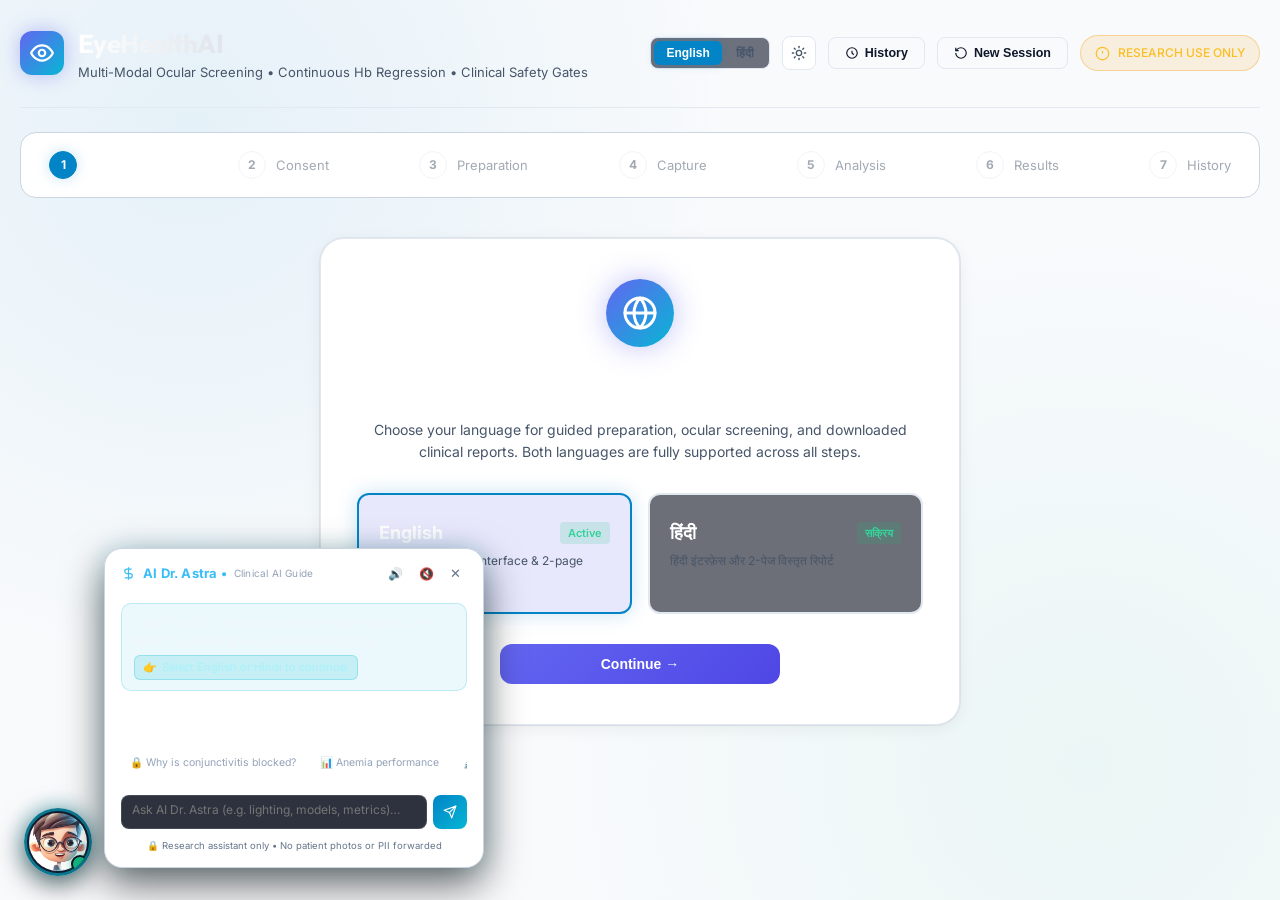
==== commit 64652783: "feat: complete UI theme toggle and preserve unified AI Dr. Astra with 7-step screening workflow" ====
--- a/static/index.html
+++ b/static/index.html
@@ -3,7 +3,7 @@
 <head>
   <meta charset="UTF-8">
   <meta name="viewport" content="width=device-width, initial-scale=1.0">
-  <title>OcuScan — Multi-Modal Ocular Screening & Clinical Research Framework</title>
+  <title>EyeHealthAI — Multi-Modal Ocular Screening Research Framework</title>
   <meta name="description" content="Research-grade ocular computer vision screening pipeline for Anemia, Conjunctivitis, and Jaundice with reliability gating and multi-view aggregation.">
   
   <!-- Modern Google Fonts -->
@@ -30,31 +30,21 @@
     <!-- Header -->
     <header class="header">
       <div class="logo-group">
-        <!-- OcuScan Stylized Eye-Scanning Reticle Logo -->
         <div class="logo-icon" aria-hidden="true">
-          <svg viewBox="0 0 24 24" fill="none" stroke="currentColor" stroke-width="2" stroke-linecap="round" stroke-linejoin="round">
-            <!-- Scanning Reticle Bracket Corners -->
-            <path d="M3 7V5a2 2 0 0 1 2-2h2"/>
-            <path d="M17 3h2a2 2 0 0 1 2 2v2"/>
-            <path d="M21 17v2a2 2 0 0 1-2 2h-2"/>
-            <path d="M7 21H5a2 2 0 0 1-2-2v-2"/>
-            <!-- Eye Contour -->
-            <path d="M5.5 12C7.5 8.5 10 7 12 7s4.5 1.5 6.5 5c-2 3.5-4.5 5-6.5 5s-4.5-1.5-6.5-5Z"/>
-            <!-- Iris Focus Aperture -->
-            <circle cx="12" cy="12" r="2.5"/>
-            <!-- Scanning Focal Beam -->
-            <line x1="8.5" y1="12" x2="15.5" y2="12" stroke-dasharray="1 1"/>
+          <svg viewBox="0 0 24 24" fill="none" stroke-width="2" stroke-linecap="round" stroke-linejoin="round">
+            <path d="M2 12s3-7 10-7 10 7 10 7-3 7-10 7-10-7-10-7Z"/>
+            <circle cx="12" cy="12" r="3"/>
           </svg>
         </div>
         <div class="title-area">
-          <h1 id="appTitle">OcuScan</h1>
-          <p id="appSubtitle" data-i18n="appSubtitle">Multi-Modal Ocular Screening &bull; Continuous Hb Regression &bull; Clinical Safety Gates</p>
+          <h1 id="appTitle">EyeHealthAI</h1>
+          <p id="appSubtitle">Multi-Modal Ocular Screening &bull; Continuous Hb Regression &bull; Clinical Safety Gates</p>
         </div>
       </div>
       
       <!-- Header Actions: Language Switcher, Theme Toggle, User Badge, History, Disclaimer -->
       <div class="header-actions">
-        <!-- In-Header Language Switcher -->
+        <!-- Language Switcher -->
         <div class="lang-toggle" role="group" aria-label="Language Selector">
           <button id="langBtnEn" class="lang-btn active" type="button" title="Switch to English">English</button>
           <button id="langBtnHi" class="lang-btn" type="button" title="हिंदी में बदलें">हिंदी</button>
@@ -93,21 +83,21 @@
             <path d="M12 8v4l3 3"/>
             <circle cx="12" cy="12" r="9"/>
           </svg>
-          <span id="btnNavHistoryText" data-i18n="btnNavHistoryText">History</span>
+          <span id="btnNavHistoryText">History</span>
         </button>
 
         <!-- New Session Button -->
-        <button id="btnResetSession" class="btn-secondary" type="button" title="Clear inputs and start fresh screening">
+        <button id="btnResetSession" class="btn-secondary" type="button" title="Clear inputs and start a fresh session">
           <svg width="14" height="14" viewBox="0 0 24 24" fill="none" stroke="currentColor" stroke-width="2">
             <path d="M3 12a9 9 0 1 0 9-9 9.75 9.75 0 0 0-6.74 2.74L3 8"/>
             <path d="M3 3v5h5"/>
           </svg>
-          <span id="btnNewSessionText" data-i18n="btnNewSessionText">New Session</span>
+          <span id="btnNewSessionText">New Session</span>
         </button>
 
         <!-- Research Badge -->
         <div class="research-disclaimer-badge">
-          <svg width="14" height="14" viewBox="0 0 24 24" fill="none" stroke="currentColor" stroke-width="2">
+          <svg width="15" height="15" viewBox="0 0 24 24" fill="none" stroke="currentColor" stroke-width="2">
             <circle cx="12" cy="12" r="10"/>
             <line x1="12" y1="8" x2="12" y2="12"/>
             <line x1="12" y1="16" x2="12.01" y2="16"/>
@@ -117,56 +107,94 @@
       </div>
     </header>
 
-    <!-- Clinical Workflow Navigation Bar (Exact 5-Step Order) -->
-    <nav class="stepper-nav" id="stepperNav" aria-label="Workflow Progress">
-      <!-- Step 1: Participant Profile / Login -->
+    <!-- Multi-Step Stepper Navigation -->
+    <nav class="stepper-nav" id="stepperNav" aria-label="Screening Workflow Progress">
       <button class="step-item active" id="stepBtn1" data-step="1">
         <span class="step-circle">1</span>
-        <span class="step-label" data-i18n="step1">Participant Profile</span>
+        <span class="step-label" data-i18n="step1">Language</span>
       </button>
       <div class="step-divider" id="stepDiv1"></div>
-
-      <!-- Step 2: Protocol Guide -->
       <button class="step-item" id="stepBtn2" data-step="2">
         <span class="step-circle">2</span>
-        <span class="step-label" data-i18n="step2">Protocol Guide</span>
+        <span class="step-label" data-i18n="step2">Consent</span>
       </button>
       <div class="step-divider" id="stepDiv2"></div>
-
-      <!-- Step 3: Screening Workspace / Capture -->
       <button class="step-item" id="stepBtn3" data-step="3">
         <span class="step-circle">3</span>
-        <span class="step-label" data-i18n="step3">Screening Workspace</span>
+        <span class="step-label" data-i18n="step3">Preparation</span>
       </button>
       <div class="step-divider" id="stepDiv3"></div>
-
-      <!-- Step 4: Analysis & Results / Report -->
       <button class="step-item" id="stepBtn4" data-step="4">
         <span class="step-circle">4</span>
-        <span class="step-label" data-i18n="step4">Results &amp; Report</span>
+        <span class="step-label" data-i18n="step4">Capture</span>
       </button>
       <div class="step-divider" id="stepDiv4"></div>
-
-      <!-- Step 5: History -->
       <button class="step-item" id="stepBtn5" data-step="5">
         <span class="step-circle">5</span>
-        <span class="step-label" data-i18n="step5">History</span>
+        <span class="step-label" data-i18n="step5">Analysis</span>
       </button>
-
-      <!-- Legacy hidden step hooks for backward compatibility -->
-      <button class="step-item" id="stepBtn6" data-step="6" style="display: none;"></button>
-      <button class="step-item" id="stepBtn7" data-step="7" style="display: none;"></button>
-      <div class="step-divider" id="stepDiv5" style="display: none;"></div>
-      <div class="step-divider" id="stepDiv6" style="display: none;"></div>
+      <div class="step-divider" id="stepDiv5"></div>
+      <button class="step-item" id="stepBtn6" data-step="6">
+        <span class="step-circle">6</span>
+        <span class="step-label" data-i18n="step6">Results</span>
+      </button>
+      <div class="step-divider" id="stepDiv6"></div>
+      <button class="step-item" id="stepBtn7" data-step="7">
+        <span class="step-circle">7</span>
+        <span class="step-label" data-i18n="step7">History</span>
+      </button>
     </nav>
 
     <!-- ================================================================
-         STEP 1: PARTICIPANT PROFILE / LOGIN & INFORMED CONSENT
+         PAGE 1: LANGUAGE SELECTION
          ================================================================ -->
-    <section id="page2Registration" class="page-view active">
+    <section id="page1Language" class="page-view active">
+      <div class="lang-hero-card">
+        <div class="lang-hero-icon">
+          <svg viewBox="0 0 24 24" fill="none" stroke-width="2" stroke-linecap="round" stroke-linejoin="round">
+            <circle cx="12" cy="12" r="10"/>
+            <line x1="2" y1="12" x2="22" y2="12"/>
+            <path d="M12 2a15.3 15.3 0 0 1 4 10 15.3 15.3 0 0 1-4 10 15.3 15.3 0 0 1-4-10 15.3 15.3 0 0 1 4-10z"/>
+          </svg>
+        </div>
+        <h2 class="lang-hero-title" data-i18n="langTitle">Select Your Preferred Language</h2>
+        <p class="lang-hero-sub" data-i18n="langSub">
+          Choose your language for guided preparation, ocular screening, and downloaded clinical reports. Both languages are fully supported across all steps.
+        </p>
+
+        <div class="lang-options-grid">
+          <!-- English Choice -->
+          <div class="lang-choice-card selected" id="cardLangEn">
+            <div style="display: flex; justify-content: space-between; align-items: center;">
+              <span class="lang-choice-title">English</span>
+              <span class="badge-tag available">Active</span>
+            </div>
+            <span class="lang-choice-sub">Standard English interface &amp; 2-page report</span>
+          </div>
+
+          <!-- Hindi Choice -->
+          <div class="lang-choice-card" id="cardLangHi">
+            <div style="display: flex; justify-content: space-between; align-items: center;">
+              <span class="lang-choice-title">हिंदी</span>
+              <span class="badge-tag available">सक्रिय</span>
+            </div>
+            <span class="lang-choice-sub">हिंदी इंटरफ़ेस और 2-पेज विस्तृत रिपोर्ट</span>
+          </div>
+        </div>
+
+        <button id="btnContinueLang" class="btn-primary" type="button" style="width: 100%; max-width: 280px; margin: 0 auto;">
+          <span data-i18n="btnContinue">Continue &rarr;</span>
+        </button>
+      </div>
+    </section>
+
+    <!-- ================================================================
+         PAGE 2: REGISTRATION & INFORMED CONSENT
+         ================================================================ -->
+    <section id="page2Registration" class="page-view">
       <div class="reg-container">
         <div style="display: flex; align-items: center; gap: 10px; margin-bottom: 8px;">
-          <div class="step-circle" style="background: var(--color-brand); color: #fff;">1</div>
+          <div class="step-circle" style="background: var(--color-brand); color: #fff;">2</div>
           <h2 class="section-title" style="margin: 0;" data-i18n="regTitle">Participant Profile &amp; Informed Consent</h2>
         </div>
         <p style="color: var(--text-secondary); font-size: 13.5px; margin-bottom: 24px;" data-i18n="regSub">
@@ -185,25 +213,28 @@
             </div>
             <div class="form-group">
               <label class="form-label" for="inputRegEmail" data-i18n="labelEmail">Email Address *</label>
-              <input type="email" id="inputRegEmail" class="form-input" placeholder="e.g. sarthak@research.org" required value="sarthak@research.org">
+              <input type="email" id="inputRegEmail" class="form-input" placeholder="e.g. sarthak@example.com" required value="sarthak@research.org">
             </div>
             <div class="form-group">
               <label class="form-label" for="inputRegDob" data-i18n="labelDob">Date of Birth (YYYY-MM-DD) *</label>
               <input type="text" id="inputRegDob" class="form-input" placeholder="YYYY-MM-DD" required value="2008-01-15">
             </div>
-            <!-- Mandatory Gender Selection (Male, Female, Other) -->
-            <div class="form-group" style="grid-column: span 2;">
-              <label class="form-label" for="inputRegGender" data-i18n="labelGender">Gender *</label>
-              <select id="inputRegGender" class="form-input" required>
-                <option value="" disabled data-i18n="genderSelectDefault">Select Gender</option>
-                <option value="Male" selected data-i18n="genderMale">Male</option>
-                <option value="Female" data-i18n="genderFemale">Female</option>
-                <option value="Other" data-i18n="genderOther">Other</option>
+            <div class="form-group" style="grid-column: 1 / -1;">
+              <label class="form-label" for="selectRegGender" data-i18n="labelGender">Gender (Optional Demographic Data)</label>
+              <select id="selectRegGender" class="form-input">
+                <option value="prefer_not_to_say" selected data-i18n="genderOptPreferNot">Prefer not to say (Default)</option>
+                <option value="female" data-i18n="genderOptFemale">Female</option>
+                <option value="male" data-i18n="genderOptMale">Male</option>
+                <option value="non-binary" data-i18n="genderOptNonBinary">Non-binary</option>
+                <option value="self-describe" data-i18n="genderOptSelfDescribe">Self-describe</option>
               </select>
-            </div>
-          </div>
-
-          <!-- Informed Consent Panel -->
+              <div style="font-size: 11px; color: var(--text-muted); margin-top: 4px; line-height: 1.45;">
+                <strong>Demographic Research Notice:</strong> Optional demographic questions help evaluate algorithmic fairness across diverse populations. This information is <strong>strictly decoupled</strong> from computer-vision inference and will never determine or alter a medical prediction.
+              </div>
+            </div>
+          </div>
+
+          <!-- Informed Consent Accordion Box -->
           <div class="consent-panel">
             <h4 data-i18n="consentHeader">
               <svg width="16" height="16" viewBox="0 0 24 24" fill="none" stroke="currentColor" stroke-width="2">
@@ -212,7 +243,7 @@
               Informed Consent &amp; Privacy Notice
             </h4>
             <ul>
-              <li data-i18n="consentP1"><strong>Experimental Research Only:</strong> OcuScan is an investigational software prototype. It does NOT provide a certified medical diagnosis.</li>
+              <li data-i18n="consentP1"><strong>Experimental Research Only:</strong> EyeHealthAI is an investigational software prototype. It does NOT provide a certified medical diagnosis.</li>
               <li data-i18n="consentP2"><strong>No Raw Image Retention:</strong> Captured eye photographs and webcam frames are processed strictly in RAM and are NEVER permanently stored on disk by default.</li>
               <li data-i18n="consentP3"><strong>Laboratory Reference Required:</strong> Continuous hemoglobin estimations require confirmatory laboratory Complete Blood Count (CBC) venous blood tests.</li>
               <li data-i18n="consentP4"><strong>Right to Be Forgotten:</strong> You can permanently delete your participant profile, session history, and report metadata at any time.</li>
@@ -230,31 +261,33 @@
                 I consent to privacy-aware session and report metadata storage with the ability to purge my records at any time.
               </label>
             </div>
+            <div class="consent-checkbox-wrap" style="margin-top: 8px;">
+              <input type="checkbox" id="chkConsentDemographic">
+              <label for="chkConsentDemographic" class="consent-checkbox-label" data-i18n="chkConsentDemographicText">
+                (Optional) I consent to the collection of demographic data (gender) exclusively for research diversity evaluation. You may continue without selecting a gender.
+              </label>
+            </div>
           </div>
 
           <div id="regErrorAlert" class="alert-box alert-danger" style="display: none; margin-bottom: 16px;"></div>
 
-          <div style="display: flex; justify-content: space-between; align-items: center; gap: 12px; flex-wrap: wrap;">
-            <button id="btnSkipRegistration" class="btn-secondary" type="button" data-i18n="btnSkipReg">
-              Continue as Guest / Anonymous &rarr;
-            </button>
-            <button id="btnSubmitRegistration" class="btn-primary" type="submit" style="width: auto; min-width: 190px;">
+          <div style="display: flex; justify-content: space-between; align-items: center;">
+            <button id="btnBackToLang" class="btn-secondary" type="button" data-i18n="btnBack">&larr; Back</button>
+            <button id="btnSubmitRegistration" class="btn-primary" type="submit" style="min-width: 180px;">
               <span data-i18n="btnAgreeContinue">Agree &amp; Continue &rarr;</span>
             </button>
           </div>
-          <!-- Hidden legacy back link for backward safety -->
-          <button id="btnBackToLang" type="button" style="display: none;"></button>
         </form>
       </div>
     </section>
 
     <!-- ================================================================
-         STEP 2: PROTOCOL GUIDE
+         PAGE 3: GUIDED PREPARATION
          ================================================================ -->
     <section id="page3Guide" class="page-view">
       <div class="guide-container">
         <div style="display: flex; align-items: center; gap: 10px; margin-bottom: 8px;">
-          <div class="step-circle" style="background: var(--color-brand); color: #fff;">2</div>
+          <div class="step-circle" style="background: var(--color-brand); color: #fff;">3</div>
           <h2 class="section-title" style="margin: 0;" data-i18n="guideTitle">Guided Preparation &amp; Protocol</h2>
         </div>
         <p style="color: var(--text-secondary); font-size: 13.5px;" data-i18n="guideSub">
@@ -294,9 +327,9 @@
           </div>
         </div>
 
-        <div style="display: flex; justify-content: space-between; align-items: center; gap: 12px; flex-wrap: wrap;">
-          <button id="btnBackToReg" class="btn-secondary" type="button" data-i18n="btnBackProfile">&larr; Back to Profile</button>
-          <button id="btnProceedToCapture" class="btn-primary" type="button" style="width: auto; min-width: 200px;">
+        <div style="display: flex; justify-content: space-between; align-items: center;">
+          <button id="btnBackToReg" class="btn-secondary" type="button" data-i18n="btnBack">&larr; Back</button>
+          <button id="btnProceedToCapture" class="btn-primary" type="button" style="min-width: 200px;">
             <span data-i18n="btnReadyCapture">Ready to Capture &rarr;</span>
           </button>
         </div>
@@ -304,54 +337,39 @@
     </section>
 
     <!-- ================================================================
-         STEP 3: SCREENING WORKSPACE / CAPTURE
+         PAGE 4: CAMERA & IMAGE CAPTURE (MODULE SELECTION & CAPTURE)
          ================================================================ -->
     <section id="page4Capture" class="page-view">
-      <!-- Welcome Hero Section -->
-      <div style="margin-bottom: 20px;">
-        <h2 style="font-family: 'Outfit', sans-serif; font-size: 22px; font-weight: 700; color: var(--text-primary); margin-bottom: 4px;" data-i18n="screeningTitle">
-          Non-Invasive Ocular Health Screening
-        </h2>
-        <p style="color: var(--text-secondary); font-size: 13.5px; max-width: 780px; line-height: 1.5;" data-i18n="screeningSub">
-          Upload high-resolution anterior segment photographs or capture a live macro camera still to estimate continuous hemoglobin (Hb in g/dL) with active clinical reliability and dataset validation gates.
-        </p>
-      </div>
-
       <!-- Project Context Banner -->
       <aside class="banner-notice" aria-label="System Notice">
-        <div style="display: flex; align-items: center; gap: 10px;">
-          <svg width="18" height="18" viewBox="0 0 24 24" fill="none" stroke="currentColor" stroke-width="2" style="color: var(--color-brand); flex-shrink: 0;">
-            <path d="M12 22s8-4 8-10V5l-8-3-8 3v7c0 6 8 10 8 10z"/>
-          </svg>
-          <div>
-            <strong data-i18n="safetyGateTitle">Active Safety Gating:</strong>
-            <span data-i18n="safetyGateText">Continuous hemoglobin predictions are permitted for experimental research use. Disease classifications are gated when dataset shortcuts or missing ground truth are detected.</span>
-          </div>
+        <div>
+          <strong>System Integrity &amp; Clinical Safety Gate Active:</strong>
+          This interface enforces strict reliability and missing-data gates. Module predictions are withheld whenever statistical shortcut learning or dataset deficiencies are detected.
         </div>
       </aside>
 
       <!-- Clinical Target Modules Selection -->
       <section aria-labelledby="modules-title">
         <h2 id="modules-title" class="section-title">
-          <svg width="18" height="18" viewBox="0 0 24 24" fill="none" stroke="currentColor" stroke-width="2">
+          <svg width="20" height="20" viewBox="0 0 24 24" fill="none" stroke="currentColor" stroke-width="2">
             <rect x="3" y="3" width="7" height="7"/>
             <rect x="14" y="3" width="7" height="7"/>
             <rect x="14" y="14" width="7" height="7"/>
             <rect x="3" y="14" width="7" height="7"/>
           </svg>
-          <span data-i18n="modulesTitle">Clinical Target Modules</span>
+          Clinical Target Modules
         </h2>
         <div class="modules-grid" id="modulesGrid">
           <!-- Module A: Anemia -->
           <article class="module-card selected" id="moduleCardAnemia" data-module="anemia" tabindex="0" role="button" aria-pressed="true">
             <div class="card-top">
               <div>
-                <h3 class="module-name" data-i18n="moduleAnemiaName">Anemia / Hemoglobin</h3>
-                <span class="module-sub" data-i18n="moduleAnemiaSub">Continuous Hb Regression</span>
+                <h3 class="module-name">Anemia / Hemoglobin</h3>
+                <span class="module-sub">Continuous Hb Regression</span>
               </div>
-              <span class="status-badge available" data-i18n="statusResearchOnly">RESEARCH ONLY</span>
-            </div>
-            <p class="module-desc" data-i18n="moduleAnemiaDesc">
+              <span class="status-badge available">RESEARCH ONLY</span>
+            </div>
+            <p class="module-desc">
               Predicts laboratory hemoglobin (g/dL) from conjunctival pallor using a pretrained ResNet-50. Supports multi-view session averaging across palpebral and forniceal crops.
             </p>
             <div class="module-meta">
@@ -360,39 +378,57 @@
             </div>
           </article>
 
-          <!-- Module B: Conjunctivitis -->
-          <article class="module-card" id="moduleCardConj" data-module="conjunctivitis" tabindex="0" role="button" aria-pressed="false">
+          <!-- Module B: Conjunctival Injection (SLID) -->
+          <article class="module-card" id="moduleCardConj" data-module="slid" tabindex="0" role="button" aria-pressed="false">
             <div class="card-top">
               <div>
-                <h3 class="module-name" data-i18n="moduleConjName">Conjunctivitis</h3>
-                <span class="module-sub" data-i18n="moduleConjSub">Ocular Erythema Classifier</span>
+                <h3 class="module-name">Conjunctival Injection (SLID)</h3>
+                <span class="module-sub">Clinical Slit-Lamp Hyperemia</span>
               </div>
-              <span class="status-badge blocked" data-i18n="statusBlockedGate">BLOCKED (GATE)</span>
-            </div>
-            <p class="module-desc" data-i18n="moduleConjDesc">
-              Reliability gate active. Layer 3.5 audit revealed normal vs disease classes have non-overlapping dimensions (56px square vs 352px macro). Predictions are blocked to prevent shortcut reliance.
+              <span class="status-badge available">RESEARCH ONLY</span>
+            </div>
+            <p class="module-desc">
+              Predicts visible conjunctival injection on anterior slit-lamp photography using MobileNetV3-Small (Acc: 98.78%). Confounded Mendeley shortcut model remains strictly blocked.
+            </p>
+            <div class="module-meta">
+              <span>Arch: MobileNetV3-S</span>
+              <span>Test Acc: 98.78%</span>
+            </div>
+          </article>
+
+          <!-- Module C: Jaundice / Scleral Icterus -->
+          <article class="module-card" id="moduleCardJaund" data-module="jaundice" tabindex="0" role="button" aria-pressed="false">
+            <div class="card-top">
+              <div>
+                <h3 class="module-name">Scleral Icterus / Jaundice</h3>
+                <span class="module-sub">Categorical Yellowing Screening</span>
+              </div>
+              <span class="status-badge available">RESEARCH ONLY</span>
+            </div>
+            <p class="module-desc">
+              Categorical screening of visible scleral icterus (Normal vs. Jaundiced) via MobileNetV3-Small (CC BY-NC 4.0). Quantitative serum bilirubin estimation remains strictly unavailable.
+            </p>
+            <div class="module-meta">
+              <span>Arch: MobileNetV3-S</span>
+              <span>Categorical (No Lab Bilirubin)</span>
+            </div>
+          </article>
+
+          <!-- Module D: Mendeley Conjunctivitis (Audited & Blocked) -->
+          <article class="module-card" id="moduleCardMendeley" data-module="conjunctivitis" tabindex="0" role="button" aria-pressed="false">
+            <div class="card-top">
+              <div>
+                <h3 class="module-name">Mendeley Conjunctivitis</h3>
+                <span class="module-sub">Audited Shortcut Model</span>
+              </div>
+              <span class="status-badge blocked">BLOCKED (GATE)</span>
+            </div>
+            <p class="module-desc">
+              Reliability gate active. Audit proved normal vs disease classes have non-overlapping dimensions (56px square vs 352px macro). Output is withheld to prevent shortcut reliance.
             </p>
             <div class="module-meta">
               <span>Arch: MobileNetV3-S</span>
               <span>Gate: Resolution Confound</span>
-            </div>
-          </article>
-
-          <!-- Module C: Jaundice -->
-          <article class="module-card disabled" id="moduleCardJaund" data-module="jaundice" tabindex="0" role="button" aria-pressed="false" aria-disabled="true">
-            <div class="card-top">
-              <div>
-                <h3 class="module-name" data-i18n="moduleJaundName">Jaundice / Icterus</h3>
-                <span class="module-sub" data-i18n="moduleJaundSub">Scleral Bilirubin Screening</span>
-              </div>
-              <span class="status-badge unavailable" data-i18n="statusUnavailable">UNAVAILABLE</span>
-            </div>
-            <p class="module-desc" data-i18n="moduleJaundDesc">
-              No clinical dataset or laboratory total serum bilirubin measurements exist in workspace. Synthetic predictions and placeholder models are prohibited.
-            </p>
-            <div class="module-meta">
-              <span>Arch: MobileNetV3-S</span>
-              <span>Status: Dataset Missing</span>
             </div>
           </article>
         </div>
@@ -403,12 +439,12 @@
         <!-- Input Panel -->
         <section class="panel" aria-labelledby="input-title">
           <h2 id="input-title" class="section-title">
-            <svg width="18" height="18" viewBox="0 0 24 24" fill="none" stroke="currentColor" stroke-width="2">
+            <svg width="20" height="20" viewBox="0 0 24 24" fill="none" stroke="currentColor" stroke-width="2">
               <path d="M21 15v4a2 2 0 0 1-2 2H5a2 2 0 0 1-2-2v-4"/>
               <polyline points="17 8 12 3 7 8"/>
               <line x1="12" y1="3" x2="12" y2="15"/>
             </svg>
-            <span data-i18n="inputSessionTitle">Input Session &amp; Image Capture</span>
+            Input Session &amp; Image Capture
           </h2>
 
           <!-- Module Status Explanation Banner -->
@@ -418,21 +454,21 @@
           </div>
 
           <!-- Source Mode Switcher -->
-          <div class="mode-switcher">
+          <div class="mode-switcher" style="display: flex; gap: 8px; margin-bottom: 16px;">
             <button id="btnModeUpload" class="btn-mode active" type="button">
-              <svg width="15" height="15" viewBox="0 0 24 24" fill="none" stroke="currentColor" stroke-width="2">
+              <svg width="16" height="16" viewBox="0 0 24 24" fill="none" stroke="currentColor" stroke-width="2">
                 <path d="M21 15v4a2 2 0 0 1-2 2H5a2 2 0 0 1-2-2v-4"/>
                 <polyline points="17 8 12 3 7 8"/>
                 <line x1="12" y1="3" x2="12" y2="15"/>
               </svg>
-              <span data-i18n="modeUpload">File Upload Mode</span>
+              File Upload Mode
             </button>
             <button id="btnModeWebcam" class="btn-mode" type="button">
-              <svg width="15" height="15" viewBox="0 0 24 24" fill="none" stroke="currentColor" stroke-width="2">
+              <svg width="16" height="16" viewBox="0 0 24 24" fill="none" stroke="currentColor" stroke-width="2">
                 <path d="M23 7l-7 5 7 5V7z"/>
                 <rect x="1" y="5" width="15" height="14" rx="2" ry="2"/>
               </svg>
-              <span data-i18n="modeWebcam">Live Laptop Camera</span>
+              Live Laptop Camera
             </button>
           </div>
 
@@ -446,8 +482,8 @@
                 <circle cx="8.5" cy="8.5" r="1.5"/>
                 <polyline points="21 15 16 10 5 21"/>
               </svg>
-              <div class="dropzone-title" data-i18n="dropzoneTitle">Click to upload or drag &amp; drop images</div>
-              <div class="dropzone-hint" data-i18n="dropzoneHint">Supports JPG, PNG, WEBP (Ocular anterior crops or full eye)</div>
+              <div class="dropzone-title">Click to upload or drag &amp; drop images</div>
+              <div class="dropzone-hint">Supports JPG, PNG, WEBP (Ocular anterior crops or full eye)</div>
             </div>
 
             <!-- Uploaded Images Previews & View Selection -->
@@ -458,23 +494,47 @@
 
           <!-- Live Laptop Camera Section (Layer 6) -->
           <div id="webcamSection" style="display: none;">
+            <!-- Camera Mode & Zoom Toolbar -->
+            <div class="cam-toolbar">
+              <div style="display: flex; gap: 6px; align-items: center;">
+                <button type="button" id="btnCamModeAuto" class="cam-mode-pill active">Auto Eye Detection</button>
+                <button type="button" id="btnCamModeManual" class="cam-mode-pill">Manual Reticle</button>
+              </div>
+              <div style="display: flex; gap: 6px; align-items: center;">
+                <button type="button" id="btnCamZoomToggle" class="cam-mode-pill" title="Toggle 2x Macro Close-Up View">🔍 1x View</button>
+                <span id="liveGuidancePill" class="crop-badge" style="background: rgba(14, 165, 233, 0.15); color: #38bdf8; border-color: rgba(14, 165, 233, 0.3);">
+                  Move closer (10–15 cm)
+                </span>
+              </div>
+            </div>
+
             <!-- Camera Viewport Container -->
-            <div class="webcam-container">
+            <div class="webcam-container" id="webcamContainer">
               <video id="webcamVideo" autoplay playsinline muted></video>
               <div class="webcam-overlay" id="webcamOverlay">
-                <div class="eye-guide-reticle">
+                <!-- Dynamic Eye Tracking Bounding Box -->
+                <div id="eyeDetectorBox" class="eye-detector-box" style="display: none;">
+                  <div class="eye-box-corners"></div>
+                  <span class="eye-box-label" id="eyeBoxLabel">Target Eye</span>
+                </div>
+
+                <!-- Manual Macro Framing Target (Reticle) -->
+                <div class="eye-guide-reticle" id="eyeGuideReticle">
                   <div class="eye-guide-oval"></div>
                 </div>
-                <div class="guide-label-box">
-                  <span class="guide-title" data-i18n="guideReticleTitle">Manual Macro Framing Target (10–15 cm)</span>
-                  <span class="guide-sub" data-i18n="guideReticleSub">Position one eye to fill this area. Positioning aid only; not automated eye detection.</span>
+
+                <!-- Live Guidance Box -->
+                <div class="guide-label-box" id="guideLabelBox">
+                  <span class="guide-title" id="guideTitleText">Manual Macro Framing Target (10–15 cm)</span>
+                  <span class="guide-sub" id="guideSubText">Position one eye to fill this area. Positioning aid only; not automated eye detection.</span>
                 </div>
               </div>
               <canvas id="webcamCanvas" style="display: none;"></canvas>
-            </div>
-
-            <!-- Anatomical Framing Warning -->
-            <div class="alert-box alert-warning" style="margin-top: 10px; font-size: 11.5px; line-height: 1.45;" data-i18n="cameraMacroWarning">
+              <canvas id="cropCanvas" style="display: none;"></canvas>
+            </div>
+
+            <!-- Anatomical Framing Warning (Prevent Full-Face Captures) -->
+            <div class="alert-box alert-warning" style="margin-top: 10px; font-size: 11px; line-height: 1.45;">
               <strong>⚠️ MACRO EYE FRAMING REQUIRED — NOT A FULL FACE:</strong><br>
               The model requires a close-up image of the ocular conjunctiva. A full-face selfie contains mostly facial skin and background, which cannot be analyzed for microvascular conjunctival pallor. Move within 10–15 cm of the laptop camera and expose the target eye view.
             </div>
@@ -482,24 +542,24 @@
             <!-- Camera Controls -->
             <div class="camera-controls">
               <button id="btnStartCamera" class="btn-cam" type="button">
-                <svg width="15" height="15" viewBox="0 0 24 24" fill="none" stroke="currentColor" stroke-width="2">
+                <svg width="16" height="16" viewBox="0 0 24 24" fill="none" stroke="currentColor" stroke-width="2">
                   <circle cx="12" cy="12" r="10"/>
                   <polygon points="10 8 16 12 10 16 10 8"/>
                 </svg>
-                <span data-i18n="btnStartCam">Start Camera</span>
+                Start Camera
               </button>
               <button id="btnCaptureStill" class="btn-cam btn-cam-capture" type="button" disabled>
-                <svg width="15" height="15" viewBox="0 0 24 24" fill="none" stroke="currentColor" stroke-width="2">
+                <svg width="16" height="16" viewBox="0 0 24 24" fill="none" stroke="currentColor" stroke-width="2">
                   <circle cx="12" cy="12" r="3"/>
                   <path d="M19 21H5a2 2 0 0 1-2-2V7a2 2 0 0 1 2-2h4l2-3h6l2 3h4a2 2 0 0 1 2 2v12a2 2 0 0 1-2 2z"/>
                 </svg>
-                <span data-i18n="btnCaptureCam">Capture Still</span>
+                Capture Still
               </button>
               <button id="btnStopCamera" class="btn-cam" type="button" style="display: none;">
-                <svg width="15" height="15" viewBox="0 0 24 24" fill="none" stroke="currentColor" stroke-width="2">
+                <svg width="16" height="16" viewBox="0 0 24 24" fill="none" stroke="currentColor" stroke-width="2">
                   <rect x="6" y="6" width="12" height="12"/>
                 </svg>
-                <span data-i18n="btnStopCam">Stop</span>
+                Stop
               </button>
             </div>
 
@@ -509,85 +569,93 @@
             <!-- Captured Still Preview & Guidance Card -->
             <div id="capturedStillCard" class="captured-card" style="display: none; margin-top: 16px;">
               <div style="display: flex; gap: 14px; align-items: flex-start;">
-                <img id="capturedStillThumb" class="preview-thumb" alt="Captured still frame" style="width: 72px; height: 72px;">
+                <img id="capturedStillThumb" class="preview-thumb" alt="Captured still frame" style="width: 80px; height: 80px;">
                 <div style="flex-grow: 1;">
-                  <div style="display: flex; justify-content: space-between; align-items: center;">
-                    <strong style="font-size: 13px;" data-i18n="capturedStillTitle">Captured Webcam Still</strong>
-                    <button id="btnRecapture" class="btn-remove" title="Discard and recapture" type="button" style="width: auto; padding: 2px 8px; font-size: 11px;" data-i18n="btnRecapture">Recapture</button>
+                  <div style="display: flex; justify-content: space-between; align-items: center; flex-wrap: wrap; gap: 6px;">
+                    <div style="display: flex; align-items: center; gap: 8px;">
+                      <strong style="font-size: 13px;">Captured Eye Crop</strong>
+                      <span id="capturedCropBadge" class="crop-badge" style="display: none;">Cropped Eye Region (Macro)</span>
+                    </div>
+                    <button id="btnRecapture" class="btn-remove" title="Discard and recapture" type="button" style="width: auto; padding: 2px 8px; font-size: 11px;">Recapture</button>
                   </div>
+                  <div id="capturedCropMetadata" style="font-size: 11px; color: var(--text-secondary); margin-top: 4px;"></div>
                   <div id="webcamQualityMetrics" style="font-size: 11px; margin-top: 4px;"></div>
+                  <div id="capturedRejectionBox" class="alert-box alert-danger" style="display: none; margin-top: 8px; font-size: 11px;"></div>
                   <div style="margin-top: 8px;">
-                    <label style="font-size: 11px; color: var(--text-muted); display: block; margin-bottom: 2px;" data-i18n="labelAnatomicalView">Anatomical View Tag:</label>
-                    <select id="webcamViewSelect" style="width: 100%; background: var(--bg-input); border: 1px solid var(--border-subtle); color: var(--text-primary); padding: 5px 8px; border-radius: 6px; font-size: 12px;">
-                      <option value="raw_eye" data-i18n="viewRawEye">Raw Full Eye View</option>
-                      <option value="palpebral" data-i18n="viewPalpebral">Palpebral Conjunctiva</option>
-                      <option value="forniceal" data-i18n="viewForniceal">Forniceal Conjunctiva</option>
-                      <option value="forniceal_palpebral" data-i18n="viewFornicealPalpebral">Forniceal + Palpebral</option>
-                      <option value="unspecified" data-i18n="viewUnspecified">Unspecified Ocular Crop</option>
+                    <label style="font-size: 11px; color: var(--text-muted); display: block; margin-bottom: 2px;">Anatomical View Tag:</label>
+                    <select id="webcamViewSelect" style="width: 100%; background: rgba(10, 15, 29, 0.8); border: 1px solid var(--border-subtle); color: var(--text-primary); padding: 5px 8px; border-radius: 6px; font-size: 12px;">
+                      <option value="raw_eye">Raw Full Eye View</option>
+                      <option value="palpebral">Palpebral Conjunctiva</option>
+                      <option value="forniceal">Forniceal Conjunctiva</option>
+                      <option value="forniceal_palpebral">Forniceal + Palpebral</option>
+                      <option value="unspecified">Unspecified Ocular Crop</option>
                     </select>
                   </div>
                 </div>
               </div>
+              <!-- Actionable Guidance Box -->
               <div id="webcamGuidanceBox" class="guidance-box" style="margin-top: 10px; font-size: 11px;"></div>
             </div>
 
             <!-- Webcam Domain Validation Gate Warning & Researcher Override -->
             <div id="webcamDomainNotice" class="alert-box alert-danger" style="margin-top: 16px;">
               <h4 style="display: flex; align-items: center; gap: 6px;">
-                <svg width="15" height="15" viewBox="0 0 24 24" fill="none" stroke="currentColor" stroke-width="2">
+                <svg width="16" height="16" viewBox="0 0 24 24" fill="none" stroke="currentColor" stroke-width="2">
                   <rect x="3" y="11" width="18" height="11" rx="2" ry="2"/>
                   <path d="M7 11V7a5 5 0 0 1 10 0v4"/>
                 </svg>
-                <span data-i18n="webcamGateTitle">Camera-Domain Validation Gate Active</span>
+                Camera-Domain Validation Gate Active
               </h4>
-              <p style="margin-bottom: 8px;" data-i18n="webcamGateText">
-                The anemia ResNet-50 model was trained strictly on clinical research photography and has not been validated for ordinary laptop webcams. By default, webcam inference is blocked per Layer 6 standards.
+              <p style="margin-bottom: 8px;">
+                The anemia ResNet-50 model was trained strictly on clinical research photography and has <strong>not been validated for ordinary laptop webcams</strong>. By default, webcam inference is blocked per Layer 6 standards.
               </p>
               <label style="display: flex; align-items: center; gap: 8px; font-size: 12px; cursor: pointer; color: var(--text-primary);">
                 <input type="checkbox" id="chkWebcamOverride">
-                <span data-i18n="chkWebcamOverrideText">Enable Researcher Experimental Override (Unvalidated Webcam Test)</span>
+                <span>Enable Researcher Experimental Override (Unvalidated Webcam Test)</span>
               </label>
             </div>
           </div>
 
           <!-- Quality Pre-Check Feedback -->
-          <div id="qualityWarningBox" class="alert-box alert-warning" style="display: none; margin-bottom: 16px;"></div>
-
-          <!-- Primary CTA Button -->
+          <div id="qualityWarningBox" class="alert-box alert-warning" style="display: none; margin-bottom: 16px;">
+            <!-- Dynamically populated with blur/exposure flags -->
+          </div>
+
+          <!-- Action Button -->
           <button id="btnAnalyze" class="btn-primary" disabled>
-            <span id="btnAnalyzeText" data-i18n="btnAnalyzeText">Run Research Inference</span>
+            <span id="btnAnalyzeText">Run Research Inference</span>
             <div id="btnSpinner" class="spinner" style="display: none;"></div>
           </button>
         </section>
 
-        <!-- Session Analysis Preview Companion Panel -->
+        <!-- Results & Export Quick Preview Panel -->
         <section class="panel" aria-labelledby="results-title">
           <div style="display: flex; justify-content: space-between; align-items: center; margin-bottom: 16px; flex-wrap: wrap; gap: 8px;">
             <h2 id="results-title" class="section-title" style="margin-bottom: 0;">
-              <svg width="18" height="18" viewBox="0 0 24 24" fill="none" stroke="currentColor" stroke-width="2">
+              <svg width="20" height="20" viewBox="0 0 24 24" fill="none" stroke="currentColor" stroke-width="2">
                 <path d="M14 2H6a2 2 0 0 0-2 2v16a2 2 0 0 0 2 2h12a2 2 0 0 0 2-2V8z"/>
                 <polyline points="14 2 14 8 20 8"/>
                 <line x1="16" y1="13" x2="8" y2="13"/>
                 <line x1="16" y1="17" x2="8" y2="17"/>
                 <polyline points="10 9 9 9 8 9"/>
               </svg>
-              <span data-i18n="sessionPreviewTitle">Session Analysis Preview</span>
+              Session Analysis Preview
             </h2>
             <div style="display: flex; gap: 8px; align-items: center;">
-              <button id="btnViewReport" class="btn-primary" type="button" style="display: none; padding: 6px 12px; font-size: 12px; border-radius: 6px; width: auto; align-items: center; gap: 6px;">
+              <button id="btnViewReport" class="btn-primary" type="button" style="display: none; padding: 6px 12px; font-size: 12px; background: linear-gradient(135deg, #2563eb, #3b82f6); border-radius: 6px; align-items: center; gap: 6px;">
                 <svg width="14" height="14" viewBox="0 0 24 24" fill="none" stroke="currentColor" stroke-width="2">
                   <path d="M14 2H6a2 2 0 0 0-2 2v16a2 2 0 0 0 2 2h12a2 2 0 0 0 2-2V8z"/>
                   <polyline points="14 2 14 8 20 8"/>
                 </svg>
-                <span data-i18n="clinicalReportBtn">Clinical Report</span>
+                Clinical Report
               </button>
               <button id="btnExport" class="btn-export" style="display: none;">
-                <svg width="15" height="15" viewBox="0 0 24 24" fill="none" stroke="currentColor" stroke-width="2">
+                <svg width="16" height="16" viewBox="0 0 24 24" fill="none" stroke="currentColor" stroke-width="2">
                   <path d="M21 15v4a2 2 0 0 1-2 2H5a2 2 0 0 1-2-2v-4"/>
                   <polyline points="7 10 12 15 17 10"/>
                   <line x1="12" y1="15" x2="12" y2="3"/>
                 </svg>
-                <span data-i18n="exportJsonBtn">Export JSON</span>
+                Export JSON
               </button>
             </div>
           </div>
@@ -599,83 +667,35 @@
               <path d="M12 16v-4"/>
               <path d="M12 8h.01"/>
             </svg>
-            <p data-i18n="resultsEmptyText">Select images and click <strong>Run Research Inference</strong> to generate an experimental session estimate.</p>
+            <p>Select images and click <strong>Run Research Inference</strong> to generate an experimental session estimate.</p>
           </div>
 
           <!-- Active Results Display -->
           <div id="resultsContent" class="results-content" style="display: none;">
             <!-- Dynamically populated -->
           </div>
-
-          <!-- Clinical Protocol Quick Checklist -->
-          <div style="background: var(--bg-secondary); border: 1px solid var(--border-subtle); border-radius: var(--radius-md); padding: 14px 16px; margin-top: 16px;">
-            <div style="font-size: 11px; font-weight: 700; text-transform: uppercase; letter-spacing: 0.05em; color: var(--text-muted); margin-bottom: 8px; display: flex; align-items: center; gap: 6px;">
-              <svg width="13" height="13" viewBox="0 0 24 24" fill="none" stroke="currentColor" stroke-width="2">
-                <circle cx="12" cy="12" r="10"/>
-                <polyline points="12 6 12 12 14 14"/>
-              </svg>
-              <span data-i18n="checklistTitle">Clinical Protocol Checklist</span>
-            </div>
-            <div style="display: flex; flex-direction: column; gap: 6px; font-size: 12px; color: var(--text-secondary);">
-              <div style="display: flex; align-items: center; gap: 8px;">
-                <span style="color: var(--color-success); font-weight: bold;">✓</span>
-                <span data-i18n="checklistItem1">Macro anterior framing within 10–15 cm</span>
-              </div>
-              <div style="display: flex; align-items: center; gap: 8px;">
-                <span style="color: var(--color-success); font-weight: bold;">✓</span>
-                <span data-i18n="checklistItem2">Expose lower palpebral/forniceal conjunctiva</span>
-              </div>
-              <div style="display: flex; align-items: center; gap: 8px;">
-                <span style="color: var(--color-success); font-weight: bold;">✓</span>
-                <span data-i18n="checklistItem3">Real-time sharpness &amp; luminance validation</span>
-              </div>
-              <div style="display: flex; align-items: center; gap: 8px;">
-                <span style="color: var(--color-success); font-weight: bold;">✓</span>
-                <span data-i18n="checklistItem4">Continuous ResNet-50 Hb regression (g/dL)</span>
-              </div>
-            </div>
-          </div>
         </section>
       </main>
-
-      <div style="margin-top: 24px;">
-        <button id="btnBackToGuide" class="btn-secondary" type="button" data-i18n="btnBackGuide">
-          &larr; Back to Protocol Guide
-        </button>
-      </div>
     </section>
 
     <!-- ================================================================
-         STEP 4: ANALYSIS & RESULTS / REPORT (COMBINED STEP)
+         PAGE 5: ANALYSIS IN PROGRESS
          ================================================================ -->
-    <section id="page6Results" class="page-view">
-      <!-- 4A: In-Progress Inference Loading State -->
-      <div id="analysisLoadingView" class="analysis-hero" style="display: none;">
+    <section id="page5Analysis" class="page-view">
+      <div class="analysis-hero">
         <div class="radar-spinner"></div>
         <h3 class="analysis-status-msg" data-i18n="analysisLoadingTitle">Processing Ocular Computer Vision Pipeline</h3>
         <p class="analysis-sub-msg" data-i18n="analysisLoadingSub">
           Inspecting pixel luminance, verifying anatomical crop, and computing multi-view ResNet-50 continuous hemoglobin regression...
         </p>
       </div>
-
-      <!-- 4B: Pending / No Data State (if accessed before analysis) -->
-      <div id="resultsNoDataView" class="results-empty" style="display: none; padding: 60px 20px; background: var(--bg-card); border: 1px solid var(--border-subtle); border-radius: var(--radius-xl);">
-        <svg viewBox="0 0 24 24" fill="none" stroke-width="1.5">
-          <circle cx="12" cy="12" r="10"/>
-          <path d="M12 16v-4"/>
-          <path d="M12 8h.01"/>
-        </svg>
-        <h3 style="font-family: 'Outfit', sans-serif; font-size: 16px; color: var(--text-primary); margin-top: 8px;">No Active Screening Results</h3>
-        <p style="color: var(--text-muted); font-size: 13px; max-width: 380px;">
-          Please upload or capture ocular images in Step 3 (Screening Workspace) and click <strong>Run Research Inference</strong> to generate an analysis.
-        </p>
-        <button id="btnGoToCaptureFromEmpty" class="btn-primary" type="button" style="width: auto; margin-top: 12px;">
-          Go to Screening Workspace &rarr;
-        </button>
-      </div>
-
-      <!-- 4C: Full Results & Clinical Scorecard View -->
-      <div id="resultsSuccessView" style="max-width: 1080px; margin: 0 auto;">
+    </section>
+
+    <!-- ================================================================
+         PAGE 6: SCREENING RESULTS & OFFICIAL REPORTS
+         ================================================================ -->
+    <section id="page6Results" class="page-view">
+      <div style="max-width: 1080px; margin: 0 auto;">
         <div style="display: flex; justify-content: space-between; align-items: center; margin-bottom: 20px; flex-wrap: wrap; gap: 12px;">
           <div>
             <h2 class="section-title" style="margin: 0;" data-i18n="resultsTitle">Ocular Screening Results &amp; Clinical Insights</h2>
@@ -686,8 +706,8 @@
 
           <!-- Download Official PDF & Scorecard Actions -->
           <div style="display: flex; gap: 10px; align-items: center; flex-wrap: wrap;">
-            <button id="btnDownloadPdfReport" class="btn-primary" type="button" style="width: auto; background: linear-gradient(135deg, #10b981, #059669); box-shadow: 0 2px 10px rgba(16, 185, 129, 0.25);">
-              <svg width="15" height="15" viewBox="0 0 24 24" fill="none" stroke="currentColor" stroke-width="2">
+            <button id="btnDownloadPdfReport" class="btn-primary" type="button" style="background: linear-gradient(135deg, #10b981, #059669); box-shadow: 0 0 16px rgba(16, 185, 129, 0.3);">
+              <svg width="16" height="16" viewBox="0 0 24 24" fill="none" stroke="currentColor" stroke-width="2">
                 <path d="M21 15v4a2 2 0 0 1-2 2H5a2 2 0 0 1-2-2v-4"/>
                 <polyline points="7 10 12 15 17 10"/>
                 <line x1="12" y1="15" x2="12" y2="3"/>
@@ -696,7 +716,7 @@
             </button>
 
             <button id="btnDownloadPdfHi" class="btn-secondary" type="button">
-              <svg width="15" height="15" viewBox="0 0 24 24" fill="none" stroke="currentColor" stroke-width="2">
+              <svg width="16" height="16" viewBox="0 0 24 24" fill="none" stroke="currentColor" stroke-width="2">
                 <path d="M21 15v4a2 2 0 0 1-2 2H5a2 2 0 0 1-2-2v-4"/>
                 <polyline points="7 10 12 15 17 10"/>
                 <line x1="12" y1="15" x2="12" y2="3"/>
@@ -705,7 +725,7 @@
             </button>
 
             <button id="btnOpenPrintScorecard" class="btn-secondary" type="button">
-              <svg width="15" height="15" viewBox="0 0 24 24" fill="none" stroke="currentColor" stroke-width="2">
+              <svg width="16" height="16" viewBox="0 0 24 24" fill="none" stroke="currentColor" stroke-width="2">
                 <path d="M14 2H6a2 2 0 0 0-2 2v16a2 2 0 0 0 2 2h12a2 2 0 0 0 2-2V8z"/>
                 <polyline points="14 2 14 8 20 8"/>
               </svg>
@@ -723,22 +743,14 @@
           <button id="btnBackToCapture" class="btn-secondary" type="button" data-i18n="btnBackCapture">&larr; Back to Capture</button>
           <div style="display: flex; gap: 10px;">
             <button id="btnNewScreeningFromResults" class="btn-secondary" type="button" data-i18n="btnNewScreening">Start New Screening</button>
-            <button id="btnViewHistoryFromResults" class="btn-primary" type="button" style="width: auto;" data-i18n="btnViewHistory">View Session History &rarr;</button>
+            <button id="btnViewHistoryFromResults" class="btn-primary" type="button" data-i18n="btnViewHistory">View Session History &rarr;</button>
           </div>
         </div>
       </div>
     </section>
 
-    <!-- Legacy hidden section hooks for backward safety -->
-    <section id="page1Language" class="page-view" style="display: none;">
-      <div id="cardLangEn"></div>
-      <div id="cardLangHi"></div>
-      <button id="btnContinueLang" type="button"></button>
-    </section>
-    <section id="page5Analysis" class="page-view" style="display: none;"></section>
-
     <!-- ================================================================
-         STEP 5: SESSION HISTORY
+         PAGE 7: SESSION HISTORY (REGISTERED PARTICIPANT)
          ================================================================ -->
     <section id="page7History" class="page-view">
       <div class="history-container">
@@ -782,7 +794,7 @@
         </div>
 
         <div style="margin-top: 24px; text-align: left;">
-          <button id="btnBackToScreening" class="btn-primary" type="button" style="width: auto;" data-i18n="btnBackScreening">
+          <button id="btnBackToScreening" class="btn-primary" type="button" data-i18n="btnBackScreening">
             &larr; Back to Screening Dashboard
           </button>
         </div>
@@ -792,27 +804,100 @@
   </div>
 
   <!-- In-Page Clinical Screening Report Modal Preview -->
-  <div id="reportModal" style="display: none; position: fixed; top: 0; left: 0; width: 100%; height: 100%; background: var(--bg-overlay); z-index: 9999; justify-content: center; align-items: center; padding: 20px; backdrop-filter: blur(8px);">
-    <div style="background: var(--bg-card); width: 100%; max-width: 900px; height: 92vh; border-radius: var(--radius-xl); overflow: hidden; display: flex; flex-direction: column; box-shadow: var(--shadow-elevated); border: 1px solid var(--border-subtle);">
-      <div style="padding: 12px 18px; background: var(--bg-secondary); color: var(--text-primary); display: flex; justify-content: space-between; align-items: center; border-bottom: 1px solid var(--border-subtle);">
-        <span style="font-weight: 700; font-size: 13.5px; display: flex; align-items: center; gap: 8px;">
-          <svg width="16" height="16" viewBox="0 0 24 24" fill="none" stroke="currentColor" stroke-width="2" style="color: var(--color-brand);">
+  <div id="reportModal" style="display: none; position: fixed; top: 0; left: 0; width: 100%; height: 100%; background: rgba(0, 0, 0, 0.85); z-index: 9999; justify-content: center; align-items: center; padding: 20px;">
+    <div style="background: #ffffff; width: 100%; max-width: 900px; height: 92vh; border-radius: 14px; overflow: hidden; display: flex; flex-direction: column; box-shadow: 0 10px 40px rgba(0,0,0,0.5);">
+      <div style="padding: 10px 18px; background: #0f172a; color: #ffffff; display: flex; justify-content: space-between; align-items: center;">
+        <span style="font-weight: 700; font-size: 13px; display: flex; align-items: center; gap: 8px;">
+          <svg width="16" height="16" viewBox="0 0 24 24" fill="none" stroke="#60a5fa" stroke-width="2">
             <path d="M14 2H6a2 2 0 0 0-2 2v16a2 2 0 0 0 2 2h12a2 2 0 0 0 2-2V8z"/>
             <polyline points="14 2 14 8 20 8"/>
           </svg>
-          OcuScan Health Screening Report &amp; Scorecard
+          AI Ocular Health Screening Report &amp; Scorecard
         </span>
-        <div style="display: flex; gap: 12px; align-items: center;">
-          <a id="linkOpenReportTab" href="/report" target="_blank" style="color: var(--color-brand); font-size: 12px; text-decoration: underline; font-weight: 600;">Open in New Tab</a>
-          <button id="btnCloseReportModal" type="button" style="background: transparent; border: none; color: var(--text-secondary); font-size: 18px; cursor: pointer; padding: 2px 6px; border-radius: 4px;">✕</button>
+        <div style="display: flex; gap: 10px; align-items: center;">
+          <a id="linkOpenReportTab" href="/report" target="_blank" style="color: #93c5fd; font-size: 11.5px; text-decoration: underline; font-weight: 600;">Open in New Tab</a>
+          <button id="btnCloseReportModal" type="button" style="background: transparent; border: none; color: #ffffff; font-size: 18px; cursor: pointer; padding: 2px 6px;">✕</button>
         </div>
       </div>
       <iframe id="reportFrame" src="/report" style="width: 100%; height: 100%; border: none;"></iframe>
     </div>
   </div>
 
-
-  
+  <!-- ================================================================
+       Research Copilot Chat Panel (Gemini-powered)
+       ================================================================ -->
+
+  <!-- ================================================================
+       AI Doctor Buddy Mascot & Unified Assistant (AI Dr. Astra)
+       ================================================================ -->
+  <aside class="doctor-buddy-container" id="doctorBuddyContainer" aria-label="AI Dr. Astra Guide & Assistant">
+    <!-- Doctor Avatar Floating Button -->
+    <button class="doctor-buddy-avatar-btn idle" id="doctorAvatarBtn" type="button" title="AI Dr. Astra — AI Eye Health Guide" aria-label="Toggle AI Dr. Astra Assistant">
+      <img id="doctorAvatarImg" class="doctor-avatar-img" src="/static/images/doctor_avatar_default.png" alt="AI Dr. Astra Mascot">
+      <span class="doctor-status-badge" id="doctorStatusBadge" title="Ready to guide"></span>
+    </button>
+
+    <!-- Context-Aware Speech & Conversation Panel -->
+    <div class="doctor-speech-bubble" id="doctorSpeechBubble" role="region" aria-label="AI Dr. Astra Consultation">
+      <div class="doctor-bubble-header">
+        <span class="doctor-name-title">
+          <svg width="15" height="15" viewBox="0 0 24 24" fill="none" stroke="currentColor" stroke-width="2">
+            <path d="M12 2v20M17 5H9.5a3.5 3.5 0 0 0 0 7h5a3.5 3.5 0 0 1 0 7H6"/>
+          </svg>
+          AI Dr. Astra &bull; <span style="font-size: 10px; font-weight: normal; color: #94a3b8;">Clinical AI Guide</span>
+        </span>
+        <div class="doctor-voice-controls">
+          <button id="btnDocReplay" class="btn-doc-ctrl" type="button" title="Replay Voice (आवाज़ दोहराएं)">
+            🔊
+          </button>
+          <button id="btnDocMute" class="btn-doc-ctrl" type="button" title="Mute/Unmute Voice (म्यूट करें)">
+            🔇
+          </button>
+          <button id="btnDocCloseBubble" class="btn-doc-ctrl" type="button" title="Dismiss" style="font-size: 13px;">
+            ✕
+          </button>
+        </div>
+      </div>
+
+      <!-- Live Clinical Guidance Banner -->
+      <div class="doctor-guidance-box" id="doctorGuidanceBox">
+        <p class="doctor-message-text" id="doctorMessageText">
+          Hello! I'm AI Dr. Astra, your AI Eye Health Guide. Let's begin by selecting your preferred language.
+        </p>
+        <div class="doctor-next-step-pill" id="doctorNextStepPill">
+          <span>👉</span>
+          <span id="doctorNextStepText">Select English or Hindi to continue.</span>
+        </div>
+      </div>
+
+      <!-- Expandable Chat Conversation History -->
+      <div class="doctor-chat-history" id="doctorChatHistory">
+        <!-- Rendered chat dialogue messages appear here -->
+      </div>
+
+      <!-- Quick Suggestion Chips -->
+      <div class="doctor-suggestions-row" id="doctorSuggestionsRow">
+        <button type="button" class="doc-suggestion-chip" data-query="Explain the conjunctivitis reliability gate and why predictions are blocked">🔒 Why is conjunctivitis blocked?</button>
+        <button type="button" class="doc-suggestion-chip" data-query="What are the anemia model evaluation metrics and test MAE?">📊 Anemia performance</button>
+        <button type="button" class="doc-suggestion-chip" data-query="How does patient-level data splitting prevent leakage?">🔬 Leakage prevention</button>
+      </div>
+
+      <!-- Input Area with Textarea and Send Button -->
+      <form class="doctor-input-area" id="doctorQuickAskForm">
+        <textarea id="doctorAskInput" class="doctor-ask-input" placeholder="Ask AI Dr. Astra (e.g. lighting, models, metrics)…" rows="1" maxlength="500"></textarea>
+        <button type="submit" class="doctor-ask-btn" id="doctorAskBtn" title="Send message" aria-label="Send message">
+          <svg viewBox="0 0 24 24" width="14" height="14" stroke="currentColor" stroke-width="2" fill="none" stroke-linecap="round" stroke-linejoin="round">
+            <line x1="22" y1="2" x2="11" y2="13"/>
+            <polygon points="22 2 15 22 11 13 2 9 22 2"/>
+          </svg>
+        </button>
+      </form>
+
+      <div class="doctor-safety-disclaimer">
+        🔒 Research assistant only &bull; No patient photos or PII forwarded
+      </div>
+    </div>
+  </aside>
 
   <script src="/static/js/dashboard.js"></script>
 </body>
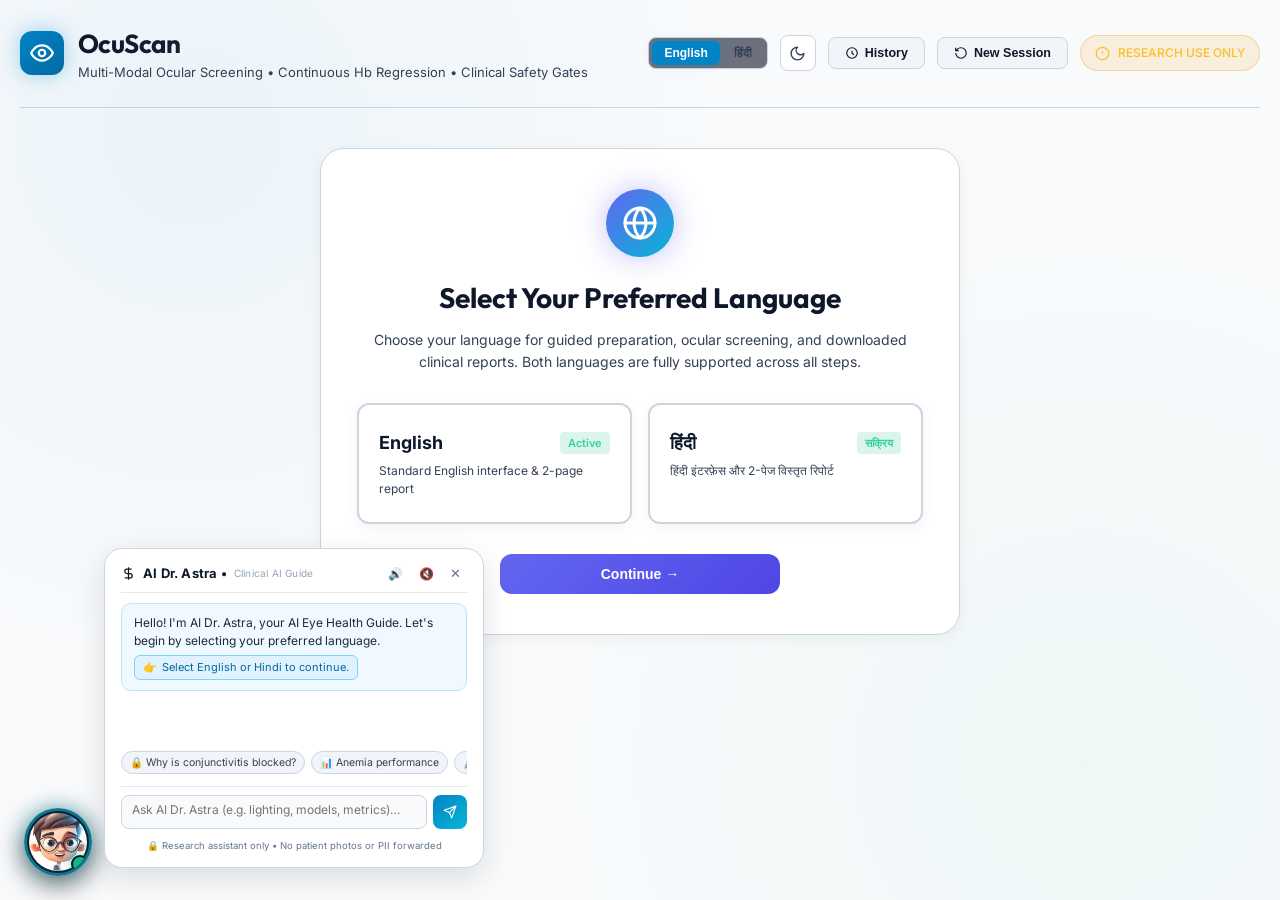
==== commit 1b2095f4: "feat: multi-target screening analysis, light theme contrast fix, and scorecard report hydration" ====
--- a/static/index.html
+++ b/static/index.html
@@ -29,7 +29,7 @@
   <div class="container">
     <!-- Header -->
     <header class="header">
-      <div class="logo-group">
+      <div class="logo-group" id="logoBtn" role="button" tabindex="0" title="OcuScan Home / Protocol Guide">
         <div class="logo-icon" aria-hidden="true">
           <svg viewBox="0 0 24 24" fill="none" stroke-width="2" stroke-linecap="round" stroke-linejoin="round">
             <path d="M2 12s3-7 10-7 10 7 10 7-3 7-10 7-10-7-10-7Z"/>
@@ -37,7 +37,7 @@
           </svg>
         </div>
         <div class="title-area">
-          <h1 id="appTitle">EyeHealthAI</h1>
+          <h1 id="appTitle">OcuScan</h1>
           <p id="appSubtitle">Multi-Modal Ocular Screening &bull; Continuous Hb Regression &bull; Clinical Safety Gates</p>
         </div>
       </div>
@@ -107,8 +107,8 @@
       </div>
     </header>
 
-    <!-- Multi-Step Stepper Navigation -->
-    <nav class="stepper-nav" id="stepperNav" aria-label="Screening Workflow Progress">
+    <!-- Multi-Step Stepper Navigation (Kept for automated test suite compatibility; hidden in modern page-based UI) -->
+    <nav class="stepper-nav" id="stepperNav" style="display: none;" aria-label="Screening Workflow Progress">
       <button class="step-item active" id="stepBtn1" data-step="1">
         <span class="step-circle">1</span>
         <span class="step-label" data-i18n="step1">Language</span>
@@ -220,16 +220,15 @@
               <input type="text" id="inputRegDob" class="form-input" placeholder="YYYY-MM-DD" required value="2008-01-15">
             </div>
             <div class="form-group" style="grid-column: 1 / -1;">
-              <label class="form-label" for="selectRegGender" data-i18n="labelGender">Gender (Optional Demographic Data)</label>
-              <select id="selectRegGender" class="form-input">
-                <option value="prefer_not_to_say" selected data-i18n="genderOptPreferNot">Prefer not to say (Default)</option>
+              <label class="form-label" for="selectRegGender" data-i18n="labelGender">Gender *</label>
+              <select id="selectRegGender" class="form-input" required>
+                <option value="male" selected data-i18n="genderOptMale">Male</option>
                 <option value="female" data-i18n="genderOptFemale">Female</option>
-                <option value="male" data-i18n="genderOptMale">Male</option>
-                <option value="non-binary" data-i18n="genderOptNonBinary">Non-binary</option>
-                <option value="self-describe" data-i18n="genderOptSelfDescribe">Self-describe</option>
+                <option value="other" data-i18n="genderOptOther">Other</option>
+                <option value="prefer_not_to_say" data-i18n="genderOptPreferNot">Prefer not to say</option>
               </select>
               <div style="font-size: 11px; color: var(--text-muted); margin-top: 4px; line-height: 1.45;">
-                <strong>Demographic Research Notice:</strong> Optional demographic questions help evaluate algorithmic fairness across diverse populations. This information is <strong>strictly decoupled</strong> from computer-vision inference and will never determine or alter a medical prediction.
+                <strong>Demographic Research Notice:</strong> Demographic documentation helps evaluate algorithmic fairness across diverse populations. This information is <strong>strictly decoupled</strong> from computer-vision inference and will never determine or alter a medical prediction.
               </div>
             </div>
           </div>
@@ -340,25 +339,36 @@
          PAGE 4: CAMERA & IMAGE CAPTURE (MODULE SELECTION & CAPTURE)
          ================================================================ -->
     <section id="page4Capture" class="page-view">
+      <!-- Top Navigation & Return Action -->
+      <div style="display: flex; justify-content: space-between; align-items: center; margin-bottom: 16px;">
+        <button id="btnBackToGuide" class="btn-secondary" type="button" style="padding: 6px 14px; font-size: 13px;">
+          &larr; Back to Protocol Guide
+        </button>
+        <span style="font-size: 12px; color: var(--text-muted);">Step 3 of 4: Screening Workspace</span>
+      </div>
+
       <!-- Project Context Banner -->
       <aside class="banner-notice" aria-label="System Notice">
         <div>
-          <strong>System Integrity &amp; Clinical Safety Gate Active:</strong>
-          This interface enforces strict reliability and missing-data gates. Module predictions are withheld whenever statistical shortcut learning or dataset deficiencies are detected.
+          <strong>Unified Clinical Multi-Target Screening Active:</strong>
+          Submit an ocular image to run continuous hemoglobin (Anemia), conjunctival hyperemia (SLID), and scleral icterus (Jaundice) simultaneously with active scientific safety gates.
         </div>
       </aside>
 
       <!-- Clinical Target Modules Selection -->
       <section aria-labelledby="modules-title">
-        <h2 id="modules-title" class="section-title">
-          <svg width="20" height="20" viewBox="0 0 24 24" fill="none" stroke="currentColor" stroke-width="2">
-            <rect x="3" y="3" width="7" height="7"/>
-            <rect x="14" y="3" width="7" height="7"/>
-            <rect x="14" y="14" width="7" height="7"/>
-            <rect x="3" y="14" width="7" height="7"/>
-          </svg>
-          Clinical Target Modules
-        </h2>
+        <div style="display: flex; justify-content: space-between; align-items: center; margin-bottom: 12px;">
+          <h2 id="modules-title" class="section-title" style="margin-bottom: 0;">
+            <svg width="20" height="20" viewBox="0 0 24 24" fill="none" stroke="currentColor" stroke-width="2">
+              <rect x="3" y="3" width="7" height="7"/>
+              <rect x="14" y="3" width="7" height="7"/>
+              <rect x="14" y="14" width="7" height="7"/>
+              <rect x="3" y="14" width="7" height="7"/>
+            </svg>
+            Clinical Target Modules (Evaluated in Unified Multi-Task Run)
+          </h2>
+          <span class="badge-tag available" style="font-size: 11px;">All 3 Active Models Evaluated</span>
+        </div>
         <div class="modules-grid" id="modulesGrid">
           <!-- Module A: Anemia -->
           <article class="module-card selected" id="moduleCardAnemia" data-module="anemia" tabindex="0" role="button" aria-pressed="true">
@@ -616,6 +626,23 @@
             </div>
           </div>
 
+          <!-- Automated Anatomical View Recognition Card -->
+          <div id="aiViewRecognitionBox" class="alert-box alert-info" style="display: none; margin-top: 14px; margin-bottom: 14px; border-left: 4px solid var(--color-brand);">
+            <div style="display: flex; justify-content: space-between; align-items: center; margin-bottom: 4px;">
+              <strong style="display: flex; align-items: center; gap: 6px; font-size: 12px; color: var(--text-primary);">
+                <svg width="15" height="15" viewBox="0 0 24 24" fill="none" stroke="currentColor" stroke-width="2">
+                  <path d="M2 12s3-7 10-7 10 7 10 7-3 7-10 7-10-7-10-7Z"/>
+                  <circle cx="12" cy="12" r="3"/>
+                </svg>
+                Automatic Anatomical View Recognition
+              </strong>
+              <span id="aiViewConfidenceBadge" class="badge-tag available" style="font-size: 10px;">Automated Classification</span>
+            </div>
+            <div id="aiViewRecognitionDesc" style="font-size: 11.5px; color: var(--text-secondary); line-height: 1.45;">
+              Analyzing anatomical surface features...
+            </div>
+          </div>
+
           <!-- Quality Pre-Check Feedback -->
           <div id="qualityWarningBox" class="alert-box alert-warning" style="display: none; margin-bottom: 16px;">
             <!-- Dynamically populated with blur/exposure flags -->
@@ -754,6 +781,11 @@
          ================================================================ -->
     <section id="page7History" class="page-view">
       <div class="history-container">
+        <div style="margin-bottom: 14px;">
+          <button id="btnBackFromHistory" class="btn-secondary" type="button" style="padding: 5px 12px; font-size: 12.5px;">
+            &larr; Return to Workspace
+          </button>
+        </div>
         <div style="display: flex; justify-content: space-between; align-items: center; margin-bottom: 16px; flex-wrap: wrap; gap: 10px;">
           <div>
             <h2 class="section-title" style="margin: 0;" data-i18n="historyTitle">Screening Session History</h2>
--- a/static/css/style.css
+++ b/static/css/style.css
@@ -4,30 +4,31 @@
    ========================================================================== */
 
 :root {
-  --bg-primary: #0a0f1d;
-  --bg-secondary: #10182c;
-  --bg-card: rgba(18, 26, 47, 0.75);
-  --bg-card-hover: rgba(24, 35, 63, 0.85);
-  --border-subtle: rgba(255, 255, 255, 0.08);
-  --border-active: rgba(99, 102, 241, 0.5);
+  /* OcuScan Charcoal / Blackish Dark Theme */
+  --bg-primary: #0b0c0e;
+  --bg-secondary: #121316;
+  --bg-card: #18191d;
+  --bg-card-hover: #22242a;
+  --border-subtle: #26282e;
+  --border-active: #0284c7;
   
   --text-primary: #f8fafc;
   --text-secondary: #94a3b8;
   --text-muted: #64748b;
   
-  --color-brand: #6366f1;
-  --color-brand-glow: rgba(99, 102, 241, 0.25);
+  --color-brand: #0284c7;
+  --color-brand-glow: rgba(2, 132, 199, 0.22);
   --color-success: #10b981;
   --color-warning: #f59e0b;
   --color-danger: #ef4444;
-  --color-info: #06b6d4;
+  --color-info: #0ea5e9;
   
   --radius-sm: 8px;
   --radius-md: 12px;
   --radius-lg: 16px;
   --radius-xl: 24px;
   
-  --shadow-card: 0 10px 30px -10px rgba(0, 0, 0, 0.5), 0 0 0 1px var(--border-subtle);
+  --shadow-card: 0 4px 20px rgba(0, 0, 0, 0.45), 0 0 0 1px var(--border-subtle);
   --shadow-glow: 0 0 25px var(--color-brand-glow);
   --transition: all 0.25s cubic-bezier(0.16, 1, 0.3, 1);
 }
@@ -37,41 +38,210 @@
   --bg-secondary: #f1f5f9;
   --bg-card: #ffffff;
   --bg-card-hover: #fafcfd;
-  --border-subtle: #e2e8f0;
+  --border-subtle: #cbd5e1;
   --border-active: #0284c7;
 
   --text-primary: #0f172a;
-  --text-secondary: #475569;
+  --text-secondary: #334155;
   --text-muted: #64748b;
 
   --color-brand: #0284c7;
   --color-brand-glow: rgba(2, 132, 199, 0.22);
-  --shadow-card: 0 4px 16px rgba(0, 0, 0, 0.06), 0 0 0 1px #e2e8f0;
+  --shadow-card: 0 4px 16px rgba(0, 0, 0, 0.06), 0 0 0 1px #cbd5e1;
 }
 
 [data-theme="light"] body {
   background-color: var(--bg-primary);
   background-image: 
-    radial-gradient(circle at 15% 15%, rgba(2, 132, 199, 0.08) 0%, transparent 40%),
-    radial-gradient(circle at 85% 85%, rgba(16, 185, 129, 0.06) 0%, transparent 40%);
+    radial-gradient(circle at 15% 15%, rgba(2, 132, 199, 0.05) 0%, transparent 40%),
+    radial-gradient(circle at 85% 85%, rgba(16, 185, 129, 0.04) 0%, transparent 40%);
+}
+
+[data-theme="light"] .title-area h1 {
+  background: linear-gradient(to right, #0f172a, #334155);
+  -webkit-background-clip: text;
+  -webkit-text-fill-color: transparent;
+}
+
+[data-theme="light"] .banner-notice {
+  background: #f1f5f9;
+  border-left: 4px solid var(--color-brand);
+  color: #1e293b;
+}
+
+[data-theme="light"] .banner-notice strong {
+  color: #0f172a;
+}
+
+[data-theme="light"] .module-card {
+  background: #ffffff;
+  border-color: #cbd5e1;
+  box-shadow: 0 2px 8px rgba(0, 0, 0, 0.04);
+}
+
+[data-theme="light"] .module-card:hover {
+  background: #f8fafc;
+  border-color: #94a3b8;
+}
+
+[data-theme="light"] .module-name {
+  color: #0f172a;
+}
+
+[data-theme="light"] .module-sub {
+  color: #475569;
+}
+
+[data-theme="light"] .module-desc {
+  color: #334155;
+}
+
+[data-theme="light"] .alert-info {
+  background: #e0f2fe;
+  border-color: #7dd3fc;
+  color: #0369a1;
+}
+
+[data-theme="light"] .alert-warning {
+  background: #fef3c7;
+  border-color: #fcd34d;
+  color: #92400e;
+}
+
+[data-theme="light"] .alert-danger {
+  background: #fee2e2;
+  border-color: #fca5a5;
+  color: #b91c1c;
+}
+
+[data-theme="light"] .result-card-main {
+  background: #ffffff;
+  border-color: #cbd5e1;
+  box-shadow: 0 2px 10px rgba(0, 0, 0, 0.04);
+}
+
+[data-theme="light"] .result-card-main h3 {
+  color: #0f172a !important;
+}
+
+[data-theme="light"] .result-number,
+[data-theme="light"] .lang-hero-title,
+[data-theme="light"] .lang-choice-title,
+[data-theme="light"] .guide-step-title,
+[data-theme="light"] .analysis-status-msg,
+[data-theme="light"] .step-item.active,
+[data-theme="light"] .step-item,
+[data-theme="light"] .doctor-name-title {
+  color: #0f172a !important;
+}
+
+[data-theme="light"] .doctor-message-text {
+  color: #1e293b !important;
+}
+
+[data-theme="light"] .doctor-speech-bubble {
+  background: #ffffff !important;
+  color: #0f172a !important;
+  border-color: #cbd5e1 !important;
+  box-shadow: 0 10px 30px rgba(0, 0, 0, 0.12) !important;
+}
+
+[data-theme="light"] .doctor-bubble-header {
+  border-bottom-color: #e2e8f0 !important;
+}
+
+[data-theme="light"] .doctor-input-area {
+  border-top-color: #e2e8f0 !important;
+}
+
+[data-theme="light"] .doctor-guidance-box {
+  background: #f0f9ff !important;
+  border-color: #bae6fd !important;
+}
+
+[data-theme="light"] .doctor-next-step-pill {
+  color: #0369a1 !important;
+  background: #e0f2fe !important;
+  border-color: #7dd3fc !important;
+}
+
+[data-theme="light"] .doctor-ask-input {
+  background: #f8fafc !important;
+  color: #0f172a !important;
+  border-color: #cbd5e1 !important;
+}
+
+[data-theme="light"] .doctor-ask-input:focus {
+  border-color: #0284c7 !important;
+}
+
+[data-theme="light"] .doc-chat-bubble.assistant {
+  background: #f1f5f9 !important;
+  color: #0f172a !important;
+  border-color: #cbd5e1 !important;
+}
+
+[data-theme="light"] .doc-suggestion-chip {
+  background: #f1f5f9 !important;
+  color: #334155 !important;
+  border-color: #cbd5e1 !important;
+}
+
+[data-theme="light"] .doc-suggestion-chip:hover {
+  background: #e0f2fe !important;
+  border-color: #0284c7 !important;
+  color: #0284c7 !important;
+}
+
+[data-theme="light"] .btn-secondary {
+  background: #f1f5f9 !important;
+  color: #0f172a !important;
+  border-color: #cbd5e1 !important;
+}
+
+[data-theme="light"] .btn-secondary:hover {
+  background: #e2e8f0 !important;
+  border-color: #94a3b8 !important;
+}
+
+[data-theme="light"] .btn-mode {
+  background: #f1f5f9 !important;
+  color: #334155 !important;
+  border-color: #cbd5e1 !important;
+}
+
+[data-theme="light"] .btn-mode.active {
+  background: #e0f2fe !important;
+  color: #0284c7 !important;
+  border-color: #0284c7 !important;
+}
+
+[data-theme="light"] .captured-card,
+[data-theme="light"] .lang-hero-card,
+[data-theme="light"] .lang-choice-card,
+[data-theme="light"] .guide-step-card,
+[data-theme="light"] .analysis-hero,
+[data-theme="light"] .history-container {
+  background: #ffffff !important;
+  border-color: #cbd5e1 !important;
+  box-shadow: 0 4px 16px rgba(0, 0, 0, 0.05) !important;
 }
 
 [data-theme="light"] .form-input,
 [data-theme="light"] .view-select,
-[data-theme="light"] .stepper-nav,
-[data-theme="light"] .doctor-speech-bubble {
-  background: #ffffff;
-  color: #0f172a;
-  border-color: #cbd5e1;
-}
-
-/* Theme Toggle Button */
+[data-theme="light"] .stepper-nav {
+  background: #ffffff !important;
+  color: #0f172a !important;
+  border-color: #cbd5e1 !important;
+}
+
+/* Theme Toggle Button - Sun icon in dark mode, Moon icon in light mode */
 .theme-toggle-btn {
   display: inline-flex;
   align-items: center;
   justify-content: center;
-  width: 34px;
-  height: 34px;
+  width: 36px;
+  height: 36px;
   border-radius: var(--radius-sm);
   background: var(--bg-card);
   border: 1px solid var(--border-subtle);
@@ -87,22 +257,24 @@
 }
 
 .theme-toggle-btn svg {
-  width: 16px;
-  height: 16px;
-}
-
+  width: 17px;
+  height: 17px;
+}
+
+/* In Dark mode: show Sun icon to switch to Light mode */
 .theme-icon-sun {
+  display: block;
+}
+.theme-icon-moon {
   display: none;
 }
-.theme-icon-moon {
+
+/* In Light mode: show Moon icon to switch to Dark mode */
+[data-theme="light"] .theme-icon-sun {
+  display: none;
+}
+[data-theme="light"] .theme-icon-moon {
   display: block;
-}
-
-[data-theme="light"] .theme-icon-sun {
-  display: block;
-}
-[data-theme="light"] .theme-icon-moon {
-  display: none;
 }
 
 * {
@@ -118,8 +290,8 @@
   min-height: 100vh;
   line-height: 1.5;
   background-image: 
-    radial-gradient(circle at 15% 15%, rgba(99, 102, 241, 0.12) 0%, transparent 40%),
-    radial-gradient(circle at 85% 85%, rgba(6, 182, 212, 0.08) 0%, transparent 40%);
+    radial-gradient(circle at 20% 15%, rgba(255, 255, 255, 0.015) 0%, transparent 50%),
+    radial-gradient(circle at 80% 80%, rgba(2, 132, 199, 0.03) 0%, transparent 50%);
   background-attachment: fixed;
 }
 
@@ -145,17 +317,18 @@
   display: flex;
   align-items: center;
   gap: 14px;
+  cursor: pointer;
 }
 
 .logo-icon {
   width: 44px;
   height: 44px;
   border-radius: var(--radius-md);
-  background: linear-gradient(135deg, #6366f1, #06b6d4);
+  background: linear-gradient(135deg, #0284c7, #0369a1);
   display: flex;
   align-items: center;
   justify-content: center;
-  box-shadow: 0 0 20px rgba(99, 102, 241, 0.4);
+  box-shadow: 0 0 20px rgba(2, 132, 199, 0.35);
 }
 
 .logo-icon svg {
@@ -2095,7 +2268,7 @@
   display: flex;
   flex-direction: column;
   gap: 8px;
-  max-height: 190px;
+  max-height: 260px;
   min-height: 40px;
   overflow-y: auto;
   padding-right: 4px;
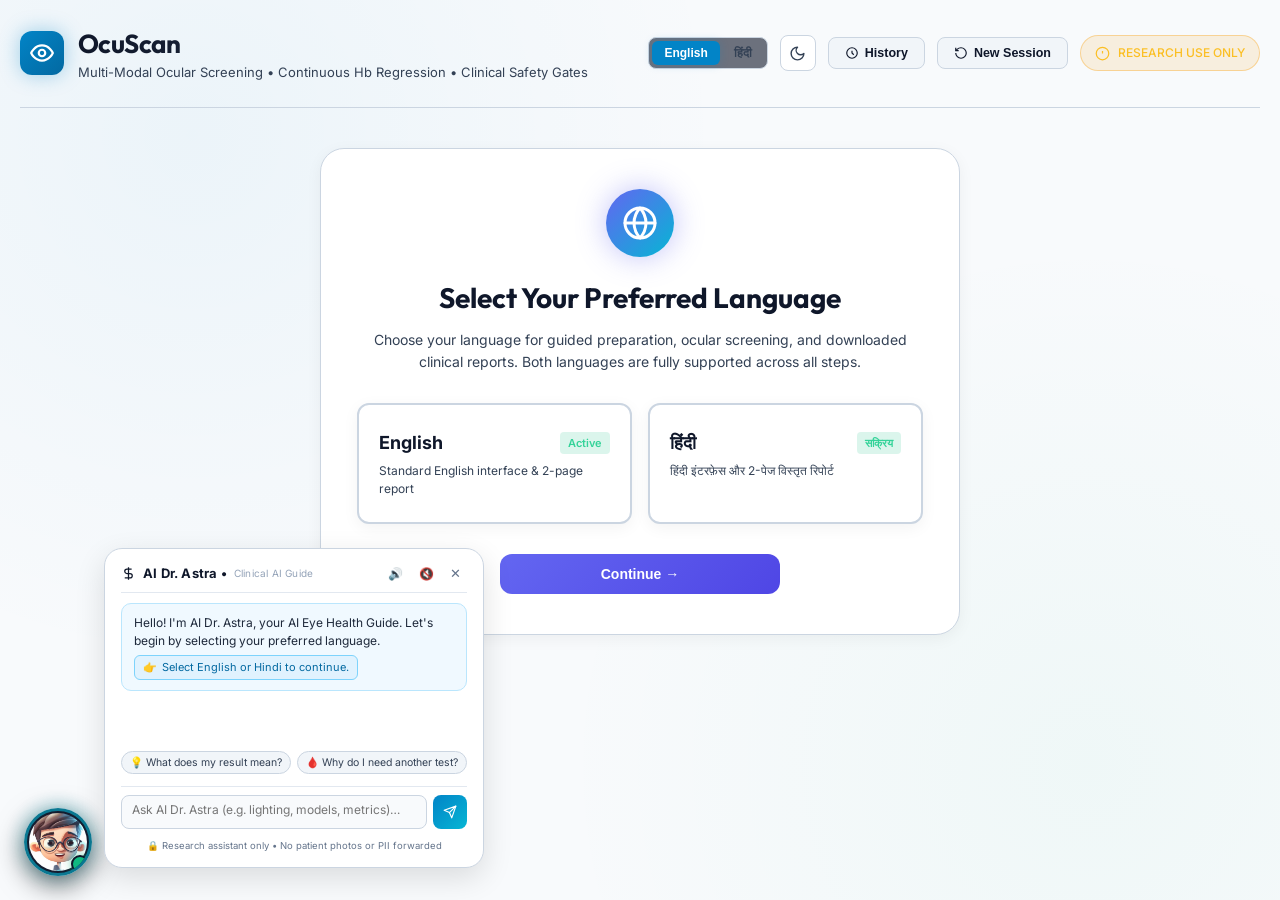
==== commit 7551d3d7: "feat: production release with multi-target clinical AI, OpenAI integration, Docker support, and clea" ====
--- a/static/index.html
+++ b/static/index.html
@@ -907,11 +907,12 @@
         <!-- Rendered chat dialogue messages appear here -->
       </div>
 
-      <!-- Quick Suggestion Chips -->
+      <!-- Quick Suggestion Chips (Patient-Friendly & Clinically Grounded) -->
       <div class="doctor-suggestions-row" id="doctorSuggestionsRow">
-        <button type="button" class="doc-suggestion-chip" data-query="Explain the conjunctivitis reliability gate and why predictions are blocked">🔒 Why is conjunctivitis blocked?</button>
-        <button type="button" class="doc-suggestion-chip" data-query="What are the anemia model evaluation metrics and test MAE?">📊 Anemia performance</button>
-        <button type="button" class="doc-suggestion-chip" data-query="How does patient-level data splitting prevent leakage?">🔬 Leakage prevention</button>
+        <button type="button" class="doc-suggestion-chip" data-query="What does my screening result mean?">💡 What does my result mean?</button>
+        <button type="button" class="doc-suggestion-chip" data-query="Why do I need another test like a laboratory CBC?">🩸 Why do I need another test?</button>
+        <button type="button" class="doc-suggestion-chip" data-query="Which results still need medical confirmation?">🔬 Which results need confirmation?</button>
+        <button type="button" class="doc-suggestion-chip" data-query="What should I discuss with my doctor?">🩺 What should I discuss with my doctor?</button>
       </div>
 
       <!-- Input Area with Textarea and Send Button -->
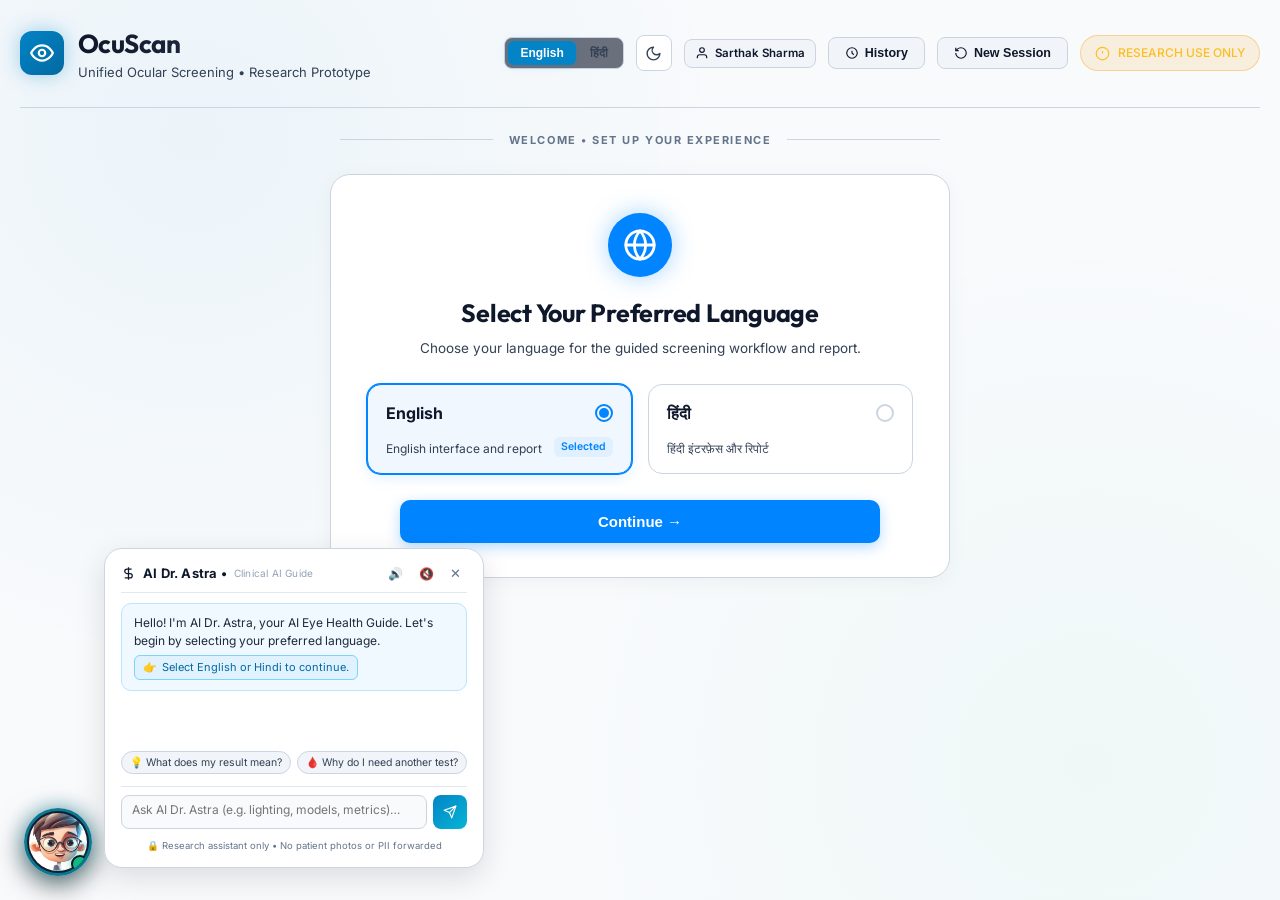
==== commit d005bc5f: "feat: 3-stage visual transparency, macro eye detection, profile-aware AI, and updated README" ====
--- a/static/index.html
+++ b/static/index.html
@@ -11,15 +11,2030 @@
   <link rel="preconnect" href="https://fonts.gstatic.com" crossorigin>
   <link href="https://fonts.googleapis.com/css2?family=Inter:wght@400;500;600;700&family=Outfit:wght@600;700;800&display=swap" rel="stylesheet">
   
-  <link rel="stylesheet" href="/static/css/style.css">
-
-  <!-- Early theme initialization to prevent Flash of Unstyled Theme -->
+  <link rel="stylesheet" href="/static/css/style.css?v=20261017_v12">
+
+  <!-- Critical Inline Styles for OcuScan Unified Screening Workspace (Guarantees zero cache failures) -->
+  <style>
+    /* Reset buttons inside tracker to remove OS native button styling */
+    .four-step-tracker {
+      display: flex !important;
+      align-items: center !important;
+      justify-content: space-between !important;
+      background: var(--bg-card, #ffffff) !important;
+      border: 1px solid var(--border-subtle, #e2e8f0) !important;
+      border-radius: 14px !important;
+      padding: 14px 28px !important;
+      margin-bottom: 24px !important;
+      box-shadow: 0 1px 3px rgba(0, 0, 0, 0.04) !important;
+    }
+
+    .tracker-step {
+      display: flex !important;
+      align-items: center !important;
+      gap: 12px !important;
+      cursor: pointer !important;
+      background: transparent !important;
+      border: none !important;
+      outline: none !important;
+      padding: 6px 10px !important;
+      border-radius: 8px !important;
+      transition: all 0.2s ease !important;
+      text-decoration: none !important;
+      font-family: inherit !important;
+    }
+
+    .tracker-step:hover {
+      background: var(--bg-secondary, #f1f5f9) !important;
+    }
+
+    .tracker-step.pending {
+      cursor: not-allowed !important;
+      opacity: 0.6 !important;
+      pointer-events: none !important;
+    }
+
+    .tracker-step.pending:hover {
+      background: transparent !important;
+      transform: none !important;
+    }
+
+    .tracker-circle {
+      width: 32px !important;
+      height: 32px !important;
+      border-radius: 50% !important;
+      display: flex !important;
+      align-items: center !important;
+      justify-content: center !important;
+      font-size: 13px !important;
+      font-weight: 700 !important;
+      flex-shrink: 0 !important;
+    }
+
+    .tracker-step.completed .tracker-circle {
+      background: #06b6d4 !important;
+      color: #ffffff !important;
+      box-shadow: 0 0 12px rgba(6, 182, 212, 0.3) !important;
+    }
+
+    .tracker-step.active .tracker-circle {
+      background: #0284c7 !important;
+      color: #ffffff !important;
+      box-shadow: 0 0 14px rgba(2, 132, 199, 0.4) !important;
+    }
+
+    .tracker-step.pending .tracker-circle {
+      background: var(--bg-secondary, #f1f5f9) !important;
+      color: var(--text-muted, #64748b) !important;
+      border: 1px solid var(--border-subtle, #cbd5e1) !important;
+    }
+
+    .tracker-info {
+      display: flex !important;
+      flex-direction: column !important;
+      text-align: left !important;
+    }
+
+    .tracker-title {
+      font-size: 13.5px !important;
+      font-weight: 700 !important;
+      color: var(--text-primary, #0f172a) !important;
+      line-height: 1.25 !important;
+    }
+
+    .tracker-step.active .tracker-title {
+      color: #0284c7 !important;
+    }
+
+    .tracker-step.pending .tracker-title {
+      color: var(--text-muted, #64748b) !important;
+    }
+
+    .tracker-sub {
+      font-size: 11px !important;
+      color: var(--text-secondary, #334155) !important;
+      line-height: 1.25 !important;
+      margin-top: 2px !important;
+    }
+
+    .tracker-line {
+      flex: 1 !important;
+      height: 2px !important;
+      background: var(--border-subtle, #e2e8f0) !important;
+      margin: 0 16px !important;
+      border-radius: 2px !important;
+    }
+
+    .tracker-line.completed {
+      background: #06b6d4 !important;
+    }
+
+    /* Workspace Hero & Banner */
+    .workspace-hero {
+      margin-bottom: 20px !important;
+    }
+
+    .workspace-title-row {
+      display: flex !important;
+      align-items: flex-start !important;
+      gap: 12px !important;
+      margin-bottom: 6px !important;
+    }
+
+    .workspace-accent-bar {
+      width: 4px !important;
+      height: 32px !important;
+      background: #0284c7 !important;
+      border-radius: 2px !important;
+      flex-shrink: 0 !important;
+      margin-top: 2px !important;
+    }
+
+    .workspace-main-title {
+      font-family: 'Outfit', sans-serif !important;
+      font-size: 26px !important;
+      font-weight: 700 !important;
+      color: var(--text-primary, #0f172a) !important;
+      letter-spacing: -0.01em !important;
+      margin: 0 !important;
+      line-height: 1.2 !important;
+    }
+
+    .workspace-subtitle {
+      font-size: 13.5px !important;
+      color: var(--text-secondary, #475569) !important;
+      margin: 0 0 14px 16px !important;
+      line-height: 1.45 !important;
+    }
+
+    .workspace-info-banner {
+      display: flex !important;
+      align-items: center !important;
+      gap: 10px !important;
+      background: #f0f9ff !important;
+      border: 1px solid #bae6fd !important;
+      color: #0284c7 !important;
+      border-radius: 12px !important;
+      padding: 12px 18px !important;
+      font-size: 13px !important;
+      font-weight: 500 !important;
+      margin-bottom: 24px !important;
+    }
+
+    [data-theme="dark"] .workspace-info-banner {
+      background: rgba(2, 132, 199, 0.12) !important;
+      border-color: rgba(2, 132, 199, 0.3) !important;
+      color: #38bdf8 !important;
+    }
+
+    /* Two-Column Workspace Grid */
+    .screening-workspace-grid {
+      display: grid !important;
+      grid-template-columns: 1.15fr 0.85fr !important;
+      gap: 24px !important;
+      margin-bottom: 24px !important;
+    }
+
+    @media (max-width: 960px) {
+      .screening-workspace-grid {
+        grid-template-columns: 1fr !important;
+      }
+      .four-step-tracker {
+        flex-direction: column !important;
+        align-items: stretch !important;
+        gap: 12px !important;
+        padding: 16px !important;
+      }
+      .tracker-line {
+        display: none !important;
+      }
+    }
+
+    .screening-card {
+      background: var(--bg-card, #ffffff) !important;
+      border: 1px solid var(--border-subtle, #e2e8f0) !important;
+      border-radius: 16px !important;
+      padding: 24px !important;
+      box-shadow: 0 1px 3px rgba(0, 0, 0, 0.04) !important;
+      display: flex !important;
+      flex-direction: column !important;
+    }
+
+    .screening-card-header {
+      display: flex !important;
+      align-items: center !important;
+      justify-content: space-between !important;
+      margin-bottom: 18px !important;
+      padding-bottom: 14px !important;
+      border-bottom: 1px solid var(--border-subtle, #e2e8f0) !important;
+    }
+
+    .screening-card-title-group {
+      display: flex !important;
+      align-items: center !important;
+      gap: 10px !important;
+    }
+
+    .screening-card-icon {
+      width: 32px !important;
+      height: 32px !important;
+      border-radius: 8px !important;
+      background: rgba(2, 132, 199, 0.1) !important;
+      display: flex !important;
+      align-items: center !important;
+      justify-content: center !important;
+      color: #0284c7 !important;
+    }
+
+    .screening-card-title {
+      font-size: 16px !important;
+      font-weight: 700 !important;
+      color: var(--text-primary, #0f172a) !important;
+      margin: 0 !important;
+    }
+
+    .screening-card-badge {
+      font-size: 11.5px !important;
+      color: #0284c7 !important;
+      font-weight: 500 !important;
+    }
+
+    /* Dropzone & Scanner Reticle */
+    .scanner-dropzone {
+      border: 1.5px dashed #38bdf8 !important;
+      background: rgba(56, 189, 248, 0.03) !important;
+      border-radius: 14px !important;
+      padding: 28px 20px !important;
+      text-align: center !important;
+      cursor: pointer !important;
+      transition: all 0.25s ease !important;
+      display: flex !important;
+      flex-direction: column !important;
+      align-items: center !important;
+      justify-content: center !important;
+    }
+
+    .scanner-dropzone:hover,
+    .scanner-dropzone.dragover {
+      border-color: #0284c7 !important;
+      background: rgba(2, 132, 199, 0.07) !important;
+    }
+
+    .eye-scanner-target {
+      position: relative !important;
+      width: 140px !important;
+      height: 84px !important;
+      margin-bottom: 14px !important;
+      display: flex !important;
+      align-items: center !important;
+      justify-content: center !important;
+    }
+
+    .eye-scanner-target .scanner-corner {
+      position: absolute !important;
+      width: 16px !important;
+      height: 16px !important;
+      border-color: #0284c7 !important;
+      border-style: solid !important;
+    }
+
+    .eye-scanner-target .corner-tl {
+      top: 0 !important;
+      left: 0 !important;
+      border-width: 2.5px 0 0 2.5px !important;
+      border-top-left-radius: 4px !important;
+    }
+
+    .eye-scanner-target .corner-tr {
+      top: 0 !important;
+      right: 0 !important;
+      border-width: 2.5px 2.5px 0 0 !important;
+      border-top-right-radius: 4px !important;
+    }
+
+    .eye-scanner-target .corner-bl {
+      bottom: 0 !important;
+      left: 0 !important;
+      border-width: 0 0 2.5px 2.5px !important;
+      border-bottom-left-radius: 4px !important;
+    }
+
+    .eye-scanner-target .corner-br {
+      bottom: 0 !important;
+      right: 0 !important;
+      border-width: 0 2.5px 2.5px 0 !important;
+      border-bottom-right-radius: 4px !important;
+    }
+
+    .eye-scanner-bg {
+      width: 96px !important;
+      height: 60px !important;
+      border-radius: 50% !important;
+      background: radial-gradient(ellipse at center, rgba(56, 189, 248, 0.22) 0%, rgba(2, 132, 199, 0.05) 70%, transparent 100%) !important;
+      display: flex !important;
+      align-items: center !important;
+      justify-content: center !important;
+    }
+
+    .eye-scanner-bg svg {
+      width: 48px !important;
+      height: 48px !important;
+      color: #0284c7 !important;
+      max-width: 48px !important;
+      max-height: 48px !important;
+    }
+
+    .dropzone-main-text {
+      font-size: 14.5px !important;
+      font-weight: 700 !important;
+      color: var(--text-primary, #0f172a) !important;
+      margin-bottom: 4px !important;
+    }
+
+    .dropzone-main-text .browse-link {
+      color: #0284c7 !important;
+      text-decoration: underline !important;
+    }
+
+    .dropzone-sub-text {
+      font-size: 12px !important;
+      color: var(--text-muted, #64748b) !important;
+      margin-bottom: 18px !important;
+    }
+
+    .btn-choose-eye {
+      display: inline-flex !important;
+      align-items: center !important;
+      gap: 8px !important;
+      background: #0284c7 !important;
+      color: #ffffff !important;
+      padding: 10px 24px !important;
+      border-radius: 8px !important;
+      font-size: 13.5px !important;
+      font-weight: 600 !important;
+      border: none !important;
+      cursor: pointer !important;
+      box-shadow: 0 2px 8px rgba(2, 132, 199, 0.25) !important;
+      transition: all 0.2s ease !important;
+    }
+
+    .btn-choose-eye:hover {
+      background: #0369a1 !important;
+      transform: translateY(-1px) !important;
+    }
+
+    .mode-or-divider {
+      display: flex !important;
+      align-items: center !important;
+      width: 100% !important;
+      margin: 16px 0 14px !important;
+      color: var(--text-muted, #64748b) !important;
+      font-size: 12px !important;
+    }
+
+    .mode-or-divider::before,
+    .mode-or-divider::after {
+      content: '' !important;
+      flex: 1 !important;
+      height: 1px !important;
+      background: var(--border-subtle, #e2e8f0) !important;
+    }
+
+    .mode-or-divider span {
+      padding: 0 10px !important;
+    }
+
+    .upload-mode-buttons {
+      display: grid !important;
+      grid-template-columns: 1fr 1fr !important;
+      gap: 12px !important;
+      width: 100% !important;
+    }
+
+    .btn-mode-toggle {
+      display: inline-flex !important;
+      align-items: center !important;
+      justify-content: center !important;
+      gap: 8px !important;
+      padding: 9px 14px !important;
+      border-radius: 8px !important;
+      border: 1px solid var(--border-subtle, #cbd5e1) !important;
+      background: var(--bg-card, #ffffff) !important;
+      color: var(--text-secondary, #475569) !important;
+      font-size: 13px !important;
+      font-weight: 600 !important;
+      cursor: pointer !important;
+      transition: all 0.2s ease !important;
+    }
+
+    .btn-mode-toggle:hover {
+      border-color: #0284c7 !important;
+      color: #0284c7 !important;
+    }
+
+    .btn-mode-toggle.active {
+      background: #e0f2fe !important;
+      border-color: #0284c7 !important;
+      color: #0284c7 !important;
+    }
+
+    [data-theme="dark"] .btn-mode-toggle.active {
+      background: rgba(2, 132, 199, 0.18) !important;
+      border-color: #0284c7 !important;
+      color: #38bdf8 !important;
+    }
+
+    .btn-analyze-unified {
+      width: 100% !important;
+      margin-top: 16px !important;
+      padding: 12px 20px !important;
+      font-size: 14.5px !important;
+      font-weight: 700 !important;
+      border-radius: 10px !important;
+      display: flex !important;
+      align-items: center !important;
+      justify-content: center !important;
+      gap: 10px !important;
+      background: #0284c7 !important;
+      color: #ffffff !important;
+      border: none !important;
+      cursor: pointer !important;
+      box-shadow: 0 4px 14px rgba(2, 132, 199, 0.3) !important;
+      transition: all 0.2s ease !important;
+    }
+
+    .btn-analyze-unified:hover:not(:disabled) {
+      background: #0369a1 !important;
+      transform: translateY(-1px) !important;
+    }
+
+    .btn-analyze-unified:disabled {
+      opacity: 0.5 !important;
+      cursor: not-allowed !important;
+      transform: none !important;
+      box-shadow: none !important;
+    }
+
+    /* Informational Assessment Cards */
+    .assessment-list {
+      display: flex !important;
+      flex-direction: column !important;
+      gap: 12px !important;
+      margin-bottom: 18px !important;
+    }
+
+    .assess-info-card {
+      display: flex !important;
+      align-items: center !important;
+      justify-content: space-between !important;
+      padding: 16px !important;
+      border-radius: 12px !important;
+      border: 1px solid var(--border-subtle, #e2e8f0) !important;
+      background: var(--bg-card, #ffffff) !important;
+      transition: all 0.2s ease !important;
+    }
+
+    .assess-info-card:hover {
+      border-color: rgba(2, 132, 199, 0.4) !important;
+      box-shadow: 0 2px 8px rgba(0, 0, 0, 0.03) !important;
+    }
+
+    .assess-left {
+      display: flex !important;
+      align-items: center !important;
+      gap: 14px !important;
+    }
+
+    .assess-icon-wrap {
+      width: 40px !important;
+      height: 40px !important;
+      border-radius: 10px !important;
+      display: flex !important;
+      align-items: center !important;
+      justify-content: center !important;
+      flex-shrink: 0 !important;
+    }
+
+    .assess-icon-anemia {
+      background: #fef2f2 !important;
+      color: #ef4444 !important;
+    }
+
+    [data-theme="dark"] .assess-icon-anemia {
+      background: rgba(239, 68, 68, 0.15) !important;
+      color: #f87171 !important;
+    }
+
+    .assess-icon-slid {
+      background: #f0f9ff !important;
+      color: #0284c7 !important;
+    }
+
+    [data-theme="dark"] .assess-icon-slid {
+      background: rgba(2, 132, 199, 0.15) !important;
+      color: #38bdf8 !important;
+    }
+
+    .assess-icon-jaundice {
+      background: #fffbeb !important;
+      color: #f59e0b !important;
+    }
+
+    [data-theme="dark"] .assess-icon-jaundice {
+      background: rgba(245, 158, 11, 0.15) !important;
+      color: #fbbf24 !important;
+    }
+
+    .assess-texts {
+      display: flex !important;
+      flex-direction: column !important;
+    }
+
+    .assess-title {
+      font-size: 14px !important;
+      font-weight: 700 !important;
+      color: var(--text-primary, #0f172a) !important;
+      line-height: 1.25 !important;
+    }
+
+    .assess-desc {
+      font-size: 11.5px !important;
+      color: var(--text-secondary, #475569) !important;
+      line-height: 1.35 !important;
+      margin-top: 3px !important;
+    }
+
+    .assess-badge {
+      background: #e0f2fe !important;
+      color: #0369a1 !important;
+      font-size: 11px !important;
+      font-weight: 600 !important;
+      padding: 4px 10px !important;
+      border-radius: 9999px !important;
+      white-space: nowrap !important;
+    }
+
+    [data-theme="dark"] .assess-badge {
+      background: rgba(2, 132, 199, 0.2) !important;
+      color: #38bdf8 !important;
+    }
+
+    .assess-footer-note {
+      margin-top: auto !important;
+      background: #f8fafc !important;
+      border: 1px solid #e2e8f0 !important;
+      border-radius: 10px !important;
+      padding: 12px 14px !important;
+      font-size: 12px !important;
+      color: var(--text-secondary, #475569) !important;
+      display: flex !important;
+      align-items: flex-start !important;
+      gap: 10px !important;
+      line-height: 1.45 !important;
+    }
+
+    [data-theme="dark"] .assess-footer-note {
+      background: rgba(18, 26, 47, 0.5) !important;
+      border-color: var(--border-subtle, #334155) !important;
+      color: var(--text-secondary, #94a3b8) !important;
+    }
+
+    /* Bottom Process Pipeline */
+    .how-it-works-panel {
+      background: var(--bg-card, #ffffff) !important;
+      border: 1px solid var(--border-subtle, #e2e8f0) !important;
+      border-radius: 14px !important;
+      padding: 18px 24px !important;
+      display: flex !important;
+      align-items: center !important;
+      justify-content: space-between !important;
+      gap: 16px !important;
+      box-shadow: 0 1px 3px rgba(0, 0, 0, 0.04) !important;
+      margin-top: 16px !important;
+    }
+
+    .how-it-works-lead {
+      display: flex !important;
+      align-items: center !important;
+      gap: 10px !important;
+      flex-shrink: 0 !important;
+      padding-right: 18px !important;
+      border-right: 1px solid var(--border-subtle, #e2e8f0) !important;
+    }
+
+    .how-it-works-lead svg {
+      color: #0284c7 !important;
+    }
+
+    .how-it-works-title {
+      font-size: 13.5px !important;
+      font-weight: 700 !important;
+      color: var(--text-primary, #0f172a) !important;
+      line-height: 1.2 !important;
+    }
+
+    .how-it-works-sub {
+      font-size: 11px !important;
+      color: var(--text-muted, #64748b) !important;
+    }
+
+    .how-it-works-steps {
+      display: flex !important;
+      align-items: center !important;
+      justify-content: space-between !important;
+      flex: 1 !important;
+      gap: 8px !important;
+    }
+
+    .how-step {
+      display: flex !important;
+      align-items: center !important;
+      gap: 8px !important;
+    }
+
+    .how-step-circle {
+      width: 26px !important;
+      height: 26px !important;
+      border-radius: 50% !important;
+      background: #e0f2fe !important;
+      color: #0284c7 !important;
+      display: flex !important;
+      align-items: center !important;
+      justify-content: center !important;
+      font-size: 12px !important;
+      font-weight: 700 !important;
+      flex-shrink: 0 !important;
+    }
+
+    [data-theme="dark"] .how-step-circle {
+      background: rgba(2, 132, 199, 0.2) !important;
+      color: #38bdf8 !important;
+    }
+
+    .how-step-info {
+      display: flex !important;
+      flex-direction: column !important;
+    }
+
+    .how-step-name {
+      font-size: 12px !important;
+      font-weight: 700 !important;
+      color: var(--text-primary, #0f172a) !important;
+      line-height: 1.2 !important;
+    }
+
+    .how-step-desc {
+      font-size: 10.5px !important;
+      color: var(--text-muted, #64748b) !important;
+      line-height: 1.2 !important;
+    }
+
+    .how-arrow {
+      color: var(--text-muted, #94a3b8) !important;
+      font-size: 14px !important;
+    }
+
+    @media (max-width: 900px) {
+      .how-it-works-panel {
+        flex-direction: column !important;
+        align-items: stretch !important;
+      }
+      .how-it-works-lead {
+        border-right: none !important;
+        border-bottom: 1px solid var(--border-subtle, #e2e8f0) !important;
+        padding-right: 0 !important;
+        padding-bottom: 12px !important;
+      }
+      .how-it-works-steps {
+        flex-direction: column !important;
+        align-items: stretch !important;
+        gap: 12px !important;
+      }
+      .how-arrow {
+        display: none !important;
+      }
+    }
+
+    /* -------------------------------------------------------------------------
+       OcuScan Redesign Views (Language, Profile & Consent, Results Summary)
+       ------------------------------------------------------------------------- */
+    .four-step-tracker.tracker-hidden {
+      display: none !important;
+    }
+
+    /* Language Selection Setup (Mockup Image 1) */
+    .lang-welcome-divider {
+      display: flex;
+      align-items: center;
+      justify-content: center;
+      gap: 16px;
+      margin: 18px auto 26px;
+      max-width: 600px;
+    }
+
+    .lang-welcome-line {
+      flex: 1;
+      height: 1px;
+      background: var(--border-subtle, #cbd5e1);
+    }
+
+    .lang-welcome-text {
+      font-size: 11px;
+      font-weight: 700;
+      letter-spacing: 0.14em;
+      color: var(--text-muted, #64748b);
+      text-transform: uppercase;
+      white-space: nowrap;
+    }
+
+    .lang-setup-card {
+      background: var(--bg-card, #ffffff);
+      border: 1px solid var(--border-subtle, #e2e8f0);
+      border-radius: 20px;
+      padding: 38px 36px 34px;
+      max-width: 620px;
+      margin: 0 auto;
+      box-shadow: 0 4px 20px rgba(0, 0, 0, 0.04);
+      text-align: center;
+    }
+
+    .lang-globe-avatar {
+      width: 64px;
+      height: 64px;
+      border-radius: 50%;
+      background: #0084ff;
+      display: flex;
+      align-items: center;
+      justify-content: center;
+      margin: 0 auto 18px;
+      box-shadow: 0 0 24px rgba(0, 132, 255, 0.35);
+      color: #ffffff;
+    }
+
+    .lang-globe-avatar svg {
+      width: 34px;
+      height: 34px;
+      stroke: #ffffff;
+    }
+
+    .lang-setup-title {
+      font-family: 'Outfit', sans-serif;
+      font-size: 25px;
+      font-weight: 700;
+      color: var(--text-primary, #0f172a);
+      margin-bottom: 6px;
+      letter-spacing: -0.01em;
+    }
+
+    .lang-setup-sub {
+      font-size: 13.5px;
+      color: var(--text-secondary, #475569);
+      margin-bottom: 26px;
+      line-height: 1.45;
+    }
+
+    .lang-setup-grid {
+      display: grid;
+      grid-template-columns: 1fr 1fr;
+      gap: 16px;
+      margin-bottom: 26px;
+      text-align: left;
+    }
+
+    @media (max-width: 640px) {
+      .lang-setup-grid {
+        grid-template-columns: 1fr;
+      }
+      .lang-setup-card {
+        padding: 24px 18px;
+      }
+    }
+
+    .lang-card-item {
+      position: relative;
+      background: var(--bg-card, #ffffff);
+      border: 1.5px solid var(--border-subtle, #e2e8f0);
+      border-radius: 14px;
+      padding: 16px 18px;
+      cursor: pointer;
+      transition: all 0.2s ease;
+      display: flex;
+      flex-direction: column;
+      justify-content: space-between;
+      min-height: 90px;
+    }
+
+    .lang-card-item:hover {
+      border-color: #38bdf8;
+      background: var(--bg-secondary, #f8fafc);
+    }
+
+    .lang-card-item.selected {
+      border-color: #0084ff !important;
+      background: #f0f7ff !important;
+      box-shadow: 0 0 0 1px #0084ff, 0 4px 14px rgba(0, 132, 255, 0.12) !important;
+    }
+
+    [data-theme="dark"] .lang-card-item.selected {
+      background: rgba(2, 132, 199, 0.15) !important;
+      border-color: #38bdf8 !important;
+    }
+
+    .lang-card-header {
+      display: flex;
+      justify-content: space-between;
+      align-items: center;
+      margin-bottom: 6px;
+    }
+
+    .lang-card-name {
+      font-size: 16px;
+      font-weight: 700;
+      color: var(--text-primary, #0f172a);
+    }
+
+    .lang-radio-outer {
+      width: 18px;
+      height: 18px;
+      border-radius: 50%;
+      border: 2px solid #cbd5e1;
+      display: flex;
+      align-items: center;
+      justify-content: center;
+      transition: all 0.2s ease;
+    }
+
+    .lang-card-item.selected .lang-radio-outer {
+      border-color: #0084ff;
+    }
+
+    .lang-radio-inner {
+      width: 10px;
+      height: 10px;
+      border-radius: 50%;
+      background: #0084ff;
+      opacity: 0;
+      transform: scale(0.5);
+      transition: all 0.2s ease;
+    }
+
+    .lang-card-item.selected .lang-radio-inner {
+      opacity: 1;
+      transform: scale(1);
+    }
+
+    .lang-card-footer {
+      display: flex;
+      justify-content: space-between;
+      align-items: flex-end;
+    }
+
+    .lang-card-desc {
+      font-size: 12px;
+      color: var(--text-secondary, #64748b);
+      line-height: 1.35;
+    }
+
+    .lang-selected-pill {
+      display: none;
+      font-size: 10.5px;
+      font-weight: 600;
+      color: #0084ff;
+      background: #e0f0fe;
+      padding: 2px 7px;
+      border-radius: 6px;
+      margin-left: 8px;
+      white-space: nowrap;
+    }
+
+    .lang-card-item.selected .lang-selected-pill {
+      display: inline-block;
+    }
+
+    .lang-continue-btn {
+      width: 100%;
+      max-width: 480px;
+      margin: 0 auto;
+      padding: 13px 28px;
+      font-size: 15px;
+      font-weight: 600;
+      border-radius: 10px;
+      background: #0084ff !important;
+      color: #ffffff !important;
+      border: none !important;
+      box-shadow: 0 4px 14px rgba(0, 132, 255, 0.3) !important;
+      cursor: pointer;
+      display: flex;
+      align-items: center;
+      justify-content: center;
+      gap: 8px;
+      transition: all 0.2s ease;
+    }
+
+    .lang-continue-btn:hover {
+      background: #0073e6 !important;
+      transform: translateY(-1px);
+    }
+
+    /* Profile & Informed Consent (Mockup Image 2) */
+    .profile-consent-card {
+      background: var(--bg-card, #ffffff);
+      border: 1px solid var(--border-subtle, #e2e8f0);
+      border-radius: 18px;
+      padding: 30px;
+      max-width: 860px;
+      margin: 0 auto;
+      box-shadow: 0 2px 10px rgba(0, 0, 0, 0.03);
+    }
+
+    .pc-main-header {
+      display: flex;
+      align-items: center;
+      gap: 14px;
+      margin-bottom: 22px;
+      padding-bottom: 18px;
+      border-bottom: 1px solid var(--border-subtle, #e2e8f0);
+    }
+
+    .pc-header-icon {
+      width: 42px;
+      height: 42px;
+      border-radius: 12px;
+      background: #e0f2fe;
+      color: #0284c7;
+      display: flex;
+      align-items: center;
+      justify-content: center;
+      flex-shrink: 0;
+    }
+
+    .pc-header-title {
+      font-family: 'Outfit', sans-serif;
+      font-size: 21px;
+      font-weight: 700;
+      color: var(--text-primary, #0f172a);
+      margin: 0 0 3px 0;
+    }
+
+    .pc-header-sub {
+      font-size: 13px;
+      color: var(--text-secondary, #475569);
+      margin: 0;
+    }
+
+    .pc-section {
+      margin-bottom: 26px;
+    }
+
+    .pc-section-header {
+      display: flex;
+      justify-content: space-between;
+      align-items: flex-start;
+      gap: 16px;
+      margin-bottom: 16px;
+      flex-wrap: wrap;
+    }
+
+    .pc-section-title-wrap {
+      display: flex;
+      align-items: center;
+      gap: 10px;
+    }
+
+    .pc-section-badge-icon {
+      width: 28px;
+      height: 28px;
+      border-radius: 50%;
+      background: #e0f2fe;
+      color: #0284c7;
+      display: flex;
+      align-items: center;
+      justify-content: center;
+    }
+
+    .pc-section-title {
+      font-size: 15.5px;
+      font-weight: 700;
+      color: var(--text-primary, #0f172a);
+      margin: 0;
+    }
+
+    .pc-info-callout {
+      background: #f0f9ff;
+      border: 1px solid #bae6fd;
+      border-radius: 10px;
+      padding: 9px 13px;
+      display: flex;
+      align-items: flex-start;
+      gap: 10px;
+      font-size: 11.5px;
+      line-height: 1.45;
+      color: #0369a1;
+      max-width: 460px;
+    }
+
+    [data-theme="dark"] .pc-info-callout {
+      background: rgba(2, 132, 199, 0.1);
+      border-color: rgba(2, 132, 199, 0.25);
+      color: #7dd3fc;
+    }
+
+    .pc-form-grid {
+      display: grid;
+      grid-template-columns: 1fr 1fr;
+      gap: 16px;
+    }
+
+    @media (max-width: 720px) {
+      .pc-form-grid {
+        grid-template-columns: 1fr;
+      }
+      .profile-consent-card {
+        padding: 20px 16px;
+      }
+    }
+
+    .pc-input-wrap {
+      position: relative;
+    }
+
+    .pc-input-icon {
+      position: absolute;
+      left: 12px;
+      top: 50%;
+      transform: translateY(-50%);
+      color: #94a3b8;
+      pointer-events: none;
+      display: flex;
+      align-items: center;
+      justify-content: center;
+    }
+
+    .pc-form-input {
+      width: 100%;
+      padding: 10px 14px 10px 38px;
+      border: 1px solid var(--border-subtle, #cbd5e1);
+      border-radius: 10px;
+      font-size: 13.5px;
+      background: var(--bg-card, #ffffff);
+      color: var(--text-primary, #0f172a);
+      transition: all 0.2s ease;
+      box-sizing: border-box;
+    }
+
+    .pc-form-input:focus {
+      outline: none;
+      border-color: #0084ff;
+      box-shadow: 0 0 0 3px rgba(0, 132, 255, 0.15);
+    }
+
+    /* Remove native up/down stepper arrows & spin buttons on age/number inputs */
+    input[type="number"]::-webkit-outer-spin-button,
+    input[type="number"]::-webkit-inner-spin-button {
+      -webkit-appearance: none !important;
+      margin: 0 !important;
+    }
+
+    input[type="number"] {
+      -moz-appearance: textfield !important;
+      appearance: textfield !important;
+    }
+
+    .pc-input-hint {
+      font-size: 11px;
+      color: var(--text-muted, #64748b);
+      margin-top: 4px;
+    }
+
+    .pc-consent-box {
+      background: #f8fafc;
+      border: 1px solid var(--border-subtle, #e2e8f0);
+      border-radius: 12px;
+      padding: 14px 18px;
+      margin-bottom: 14px;
+    }
+
+    [data-theme="dark"] .pc-consent-box {
+      background: rgba(15, 23, 42, 0.5);
+    }
+
+    .pc-consent-bullets {
+      margin: 8px 0 0 18px;
+      padding: 0;
+      font-size: 12px;
+      color: var(--text-secondary, #475569);
+      line-height: 1.5;
+    }
+
+    .pc-consent-bullets li {
+      margin-bottom: 4px;
+    }
+
+    .pc-checkbox-row {
+      display: flex;
+      align-items: flex-start;
+      gap: 12px;
+      padding: 9px 4px;
+      cursor: pointer;
+    }
+
+    .pc-checkbox-row input[type="checkbox"] {
+      width: 18px;
+      height: 18px;
+      margin-top: 2px;
+      border-radius: 4px;
+      border: 1.5px solid #94a3b8;
+      cursor: pointer;
+      accent-color: #0084ff;
+      flex-shrink: 0;
+    }
+
+    .pc-checkbox-label {
+      font-size: 13px;
+      color: var(--text-primary, #1e293b);
+      line-height: 1.4;
+      cursor: pointer;
+    }
+
+    .pc-actions-row {
+      display: flex;
+      justify-content: space-between;
+      align-items: center;
+      margin-top: 22px;
+      padding-top: 18px;
+      border-top: 1px solid var(--border-subtle, #e2e8f0);
+    }
+
+    .pc-agree-btn {
+      padding: 11px 24px;
+      font-size: 14px;
+      font-weight: 600;
+      border-radius: 10px;
+      background: #0084ff !important;
+      color: #ffffff !important;
+      border: none !important;
+      cursor: pointer;
+      box-shadow: 0 4px 14px rgba(0, 132, 255, 0.25);
+      transition: all 0.2s ease;
+    }
+
+    .pc-agree-btn:disabled {
+      background: #94a3b8 !important;
+      opacity: 0.6;
+      cursor: not-allowed;
+      box-shadow: none;
+    }
+
+    .pc-privacy-footer {
+      display: flex;
+      align-items: center;
+      justify-content: center;
+      gap: 6px;
+      font-size: 11.5px;
+      color: var(--text-muted, #64748b);
+      margin-top: 14px;
+    }
+
+    /* Results Workspace (Mockup Image 3) */
+    .results-workspace-wrap {
+      max-width: 1060px;
+      margin: 0 auto;
+    }
+
+    .res-summary-bar {
+      display: flex;
+      align-items: flex-start;
+      justify-content: space-between;
+      gap: 16px;
+      margin-bottom: 12px;
+      flex-wrap: wrap;
+    }
+
+    .res-title-group {
+      display: flex;
+      align-items: flex-start;
+      gap: 12px;
+    }
+
+    .res-accent-bar {
+      width: 4px;
+      height: 32px;
+      background: #0084ff;
+      border-radius: 2px;
+      flex-shrink: 0;
+      margin-top: 2px;
+    }
+
+    .res-main-title {
+      font-family: 'Outfit', sans-serif;
+      font-size: 24px;
+      font-weight: 700;
+      color: var(--text-primary, #0f172a);
+      margin: 0 0 3px 0;
+      letter-spacing: -0.01em;
+    }
+
+    .res-subtitle {
+      font-size: 13px;
+      color: var(--text-secondary, #475569);
+      margin: 0;
+    }
+
+    .btn-session-info {
+      display: inline-flex;
+      align-items: center;
+      gap: 6px;
+      padding: 7px 14px;
+      border-radius: 8px;
+      border: 1px solid var(--border-subtle, #cbd5e1);
+      background: var(--bg-card, #ffffff);
+      color: var(--text-secondary, #334155);
+      font-size: 12.5px;
+      font-weight: 600;
+      cursor: pointer;
+      transition: all 0.2s ease;
+    }
+
+    .btn-session-info:hover {
+      background: var(--bg-secondary, #f8fafc);
+      border-color: #94a3b8;
+    }
+
+    .res-disclaimer-banner {
+      display: flex;
+      align-items: flex-start;
+      gap: 10px;
+      background: #f0f9ff;
+      border: 1px solid #bae6fd;
+      border-radius: 12px;
+      padding: 12px 18px;
+      font-size: 12.5px;
+      line-height: 1.5;
+      color: #0369a1;
+      margin-bottom: 24px;
+    }
+
+    [data-theme="dark"] .res-disclaimer-banner {
+      background: rgba(2, 132, 199, 0.12);
+      border-color: rgba(2, 132, 199, 0.25);
+      color: #7dd3fc;
+    }
+
+    .res-cards-grid {
+      display: grid;
+      grid-template-columns: repeat(3, 1fr);
+      gap: 20px;
+      margin-bottom: 24px;
+    }
+
+    @media (max-width: 900px) {
+      .res-cards-grid {
+        grid-template-columns: 1fr;
+      }
+    }
+
+    .res-clean-card {
+      background: var(--bg-card, #ffffff);
+      border: 1px solid var(--border-subtle, #e2e8f0);
+      border-radius: 14px;
+      padding: 20px;
+      box-shadow: 0 1px 4px rgba(0, 0, 0, 0.03);
+      display: flex;
+      flex-direction: column;
+      justify-content: space-between;
+      min-height: 220px;
+    }
+
+    .res-card-top {
+      display: flex;
+      align-items: flex-start;
+      justify-content: space-between;
+      gap: 12px;
+      margin-bottom: 12px;
+    }
+
+    .res-card-icon-wrap {
+      display: flex;
+      align-items: center;
+      gap: 12px;
+    }
+
+    .res-card-icon {
+      width: 36px;
+      height: 36px;
+      border-radius: 8px;
+      display: flex;
+      align-items: center;
+      justify-content: center;
+      flex-shrink: 0;
+    }
+
+    .icon-red-drop {
+      background: #fee2e2;
+      color: #ef4444;
+    }
+
+    .icon-blue-eye {
+      background: #e0f2fe;
+      color: #0284c7;
+    }
+
+    .icon-yellow-sun {
+      background: #fef3c7;
+      color: #d97706;
+    }
+
+    .res-card-name {
+      font-size: 15px;
+      font-weight: 700;
+      color: var(--text-primary, #0f172a);
+      line-height: 1.25;
+      margin: 0 0 2px 0;
+    }
+
+    .res-card-subname {
+      font-size: 11px;
+      color: var(--text-muted, #64748b);
+      line-height: 1.25;
+      margin: 0;
+    }
+
+    .res-status-badge {
+      font-size: 11px;
+      font-weight: 600;
+      padding: 4px 8px;
+      border-radius: 6px;
+      white-space: nowrap;
+    }
+
+    .res-status-badge.green {
+      background: #ecfdf5;
+      color: #059669;
+    }
+
+    .res-status-badge.blue {
+      background: #eff6ff;
+      color: #2563eb;
+    }
+
+    .res-status-badge.purple {
+      background: #f5f3ff;
+      color: #7c3aed;
+    }
+
+    .res-card-val-row {
+      margin: 10px 0 8px;
+      padding: 8px 12px;
+      background: var(--bg-secondary, #f8fafc);
+      border-radius: 8px;
+      border: 1px solid var(--border-subtle, #e2e8f0);
+    }
+
+    .res-val-primary {
+      font-size: 15px;
+      font-weight: 700;
+      color: var(--text-primary, #0f172a);
+    }
+
+    .res-val-sub {
+      font-size: 11px;
+      color: var(--text-muted, #64748b);
+      margin-left: 6px;
+    }
+
+    .res-card-desc {
+      font-size: 12px;
+      color: var(--text-secondary, #475569);
+      line-height: 1.45;
+      margin-bottom: 14px;
+      flex: 1;
+    }
+
+    .res-card-link {
+      display: inline-flex;
+      align-items: center;
+      gap: 6px;
+      font-size: 12px;
+      font-weight: 600;
+      color: #0084ff;
+      text-decoration: none;
+      cursor: pointer;
+      padding: 0;
+      background: none;
+      border: none;
+    }
+
+    .res-card-link:hover {
+      text-decoration: underline;
+    }
+
+    /* Image Quality Summary Card */
+    .iq-summary-card {
+      background: var(--bg-card, #ffffff);
+      border: 1px solid var(--border-subtle, #e2e8f0);
+      border-radius: 14px;
+      padding: 20px 24px;
+      margin-bottom: 24px;
+      box-shadow: 0 1px 4px rgba(0, 0, 0, 0.03);
+    }
+
+    .iq-header-wrap {
+      display: flex;
+      align-items: center;
+      gap: 10px;
+      margin-bottom: 14px;
+    }
+
+    .iq-card-title {
+      font-size: 15px;
+      font-weight: 700;
+      color: var(--text-primary, #0f172a);
+      margin: 0;
+    }
+
+    .iq-card-sub {
+      font-size: 12px;
+      color: var(--text-muted, #64748b);
+      margin: 2px 0 0 0;
+    }
+
+    .iq-content-row {
+      display: flex;
+      align-items: center;
+      gap: 20px;
+    }
+
+    .iq-thumb-box {
+      width: 120px;
+      height: 74px;
+      border-radius: 10px;
+      overflow: hidden;
+      border: 1px solid var(--border-subtle, #cbd5e1);
+      flex-shrink: 0;
+      background: #000;
+    }
+
+    .iq-thumb-box img {
+      width: 100%;
+      height: 100%;
+      object-fit: cover;
+    }
+
+    .iq-divider-line {
+      width: 1px;
+      height: 60px;
+      background: var(--border-subtle, #e2e8f0);
+      flex-shrink: 0;
+    }
+
+    .iq-items-grid {
+      display: grid;
+      grid-template-columns: repeat(3, 1fr);
+      gap: 16px;
+      flex: 1;
+    }
+
+    @media (max-width: 760px) {
+      .iq-content-row {
+        flex-direction: column;
+        align-items: flex-start;
+      }
+      .iq-divider-line {
+        display: none;
+      }
+      .iq-items-grid {
+        grid-template-columns: 1fr;
+        width: 100%;
+      }
+    }
+
+    .iq-item {
+      display: flex;
+      align-items: center;
+      gap: 12px;
+    }
+
+    .iq-item-icon {
+      width: 32px;
+      height: 32px;
+      border-radius: 8px;
+      background: var(--bg-secondary, #f1f5f9);
+      color: #0284c7;
+      display: flex;
+      align-items: center;
+      justify-content: center;
+      flex-shrink: 0;
+    }
+
+    .iq-item-title {
+      font-size: 12.5px;
+      font-weight: 700;
+      color: var(--text-primary, #0f172a);
+      line-height: 1.25;
+    }
+
+    .iq-item-status {
+      font-size: 11px;
+      color: #0084ff;
+      line-height: 1.25;
+      display: block;
+      margin-top: 2px;
+    }
+
+    /* Your Reports 2-Card Download Section */
+    .reports-section-wrap {
+      margin-bottom: 24px;
+    }
+
+    .reports-sec-header {
+      display: flex;
+      align-items: center;
+      gap: 10px;
+      margin-bottom: 4px;
+    }
+
+    .reports-sec-title {
+      font-size: 18px;
+      font-weight: 700;
+      color: var(--text-primary, #0f172a);
+      margin: 0;
+    }
+
+    .reports-sec-sub {
+      font-size: 12.5px;
+      color: var(--text-secondary, #64748b);
+      margin: 0 0 16px 28px;
+    }
+
+    .reports-two-col-grid {
+      display: grid;
+      grid-template-columns: 1fr 1fr;
+      gap: 20px;
+    }
+
+    @media (max-width: 820px) {
+      .reports-two-col-grid {
+        grid-template-columns: 1fr;
+      }
+    }
+
+    .report-card-container {
+      background: var(--bg-card, #ffffff);
+      border: 1px solid var(--border-subtle, #e2e8f0);
+      border-radius: 14px;
+      padding: 20px;
+      display: flex;
+      gap: 18px;
+      align-items: stretch;
+      box-shadow: 0 1px 4px rgba(0, 0, 0, 0.03);
+    }
+
+    .report-mini-sheet {
+      width: 84px;
+      border: 1px solid #cbd5e1;
+      border-radius: 8px;
+      background: #ffffff;
+      padding: 8px 6px;
+      display: flex;
+      flex-direction: column;
+      justify-content: space-between;
+      box-shadow: 0 2px 8px rgba(0,0,0,0.06);
+      flex-shrink: 0;
+    }
+
+    .sheet-tag-ocu {
+      font-size: 7px;
+      font-weight: 800;
+      color: #0084ff;
+      letter-spacing: 0.05em;
+    }
+
+    .sheet-title-text {
+      font-size: 6.5px;
+      font-weight: 700;
+      color: #334155;
+      margin-bottom: 4px;
+    }
+
+    .sheet-eye-preview {
+      width: 100%;
+      height: 32px;
+      border-radius: 4px;
+      overflow: hidden;
+      margin-bottom: 4px;
+      background: #f1f5f9;
+    }
+
+    .sheet-eye-preview img {
+      width: 100%;
+      height: 100%;
+      object-fit: cover;
+    }
+
+    .sheet-mock-lines {
+      display: flex;
+      flex-direction: column;
+      gap: 3px;
+    }
+
+    .sheet-mock-lines span {
+      height: 3px;
+      background: #e2e8f0;
+      border-radius: 2px;
+      width: 100%;
+    }
+
+    .sheet-mock-lines span:nth-child(2) {
+      width: 75%;
+    }
+
+    .sheet-mock-chart {
+      display: flex;
+      align-items: flex-end;
+      gap: 4px;
+      height: 36px;
+      padding: 4px 2px;
+      margin-top: 4px;
+    }
+
+    .sheet-mock-chart .bar {
+      flex: 1;
+      background: #0284c7;
+      border-radius: 2px 2px 0 0;
+    }
+
+    .report-card-body {
+      display: flex;
+      flex-direction: column;
+      justify-content: space-between;
+      flex: 1;
+    }
+
+    .report-card-heading-row {
+      display: flex;
+      align-items: flex-start;
+      justify-content: space-between;
+      gap: 10px;
+      margin-bottom: 8px;
+    }
+
+    .report-card-title-wrap {
+      display: flex;
+      align-items: center;
+      gap: 8px;
+    }
+
+    .report-doc-icon {
+      color: #0084ff;
+      flex-shrink: 0;
+    }
+
+    .report-doc-name {
+      font-size: 15px;
+      font-weight: 700;
+      color: var(--text-primary, #0f172a);
+      margin: 0;
+    }
+
+    .report-scope-badge {
+      font-size: 11px;
+      font-weight: 600;
+      padding: 3px 8px;
+      border-radius: 6px;
+      white-space: nowrap;
+    }
+
+    .report-scope-badge.blue {
+      background: #eff6ff;
+      color: #0084ff;
+    }
+
+    .report-scope-badge.purple {
+      background: #f5f3ff;
+      color: #6366f1;
+    }
+
+    .report-card-text {
+      font-size: 12.5px;
+      color: var(--text-secondary, #475569);
+      line-height: 1.45;
+      margin-bottom: 14px;
+    }
+
+    .btn-report-download-primary {
+      width: 100%;
+      padding: 10px 16px;
+      border-radius: 8px;
+      background: #0084ff !important;
+      color: #ffffff !important;
+      border: none !important;
+      font-size: 13px;
+      font-weight: 600;
+      cursor: pointer;
+      display: flex;
+      align-items: center;
+      justify-content: center;
+      gap: 8px;
+      box-shadow: 0 2px 8px rgba(0, 132, 255, 0.25);
+      transition: all 0.2s ease;
+    }
+
+    .btn-report-download-primary:hover {
+      background: #0073e6 !important;
+    }
+
+    .btn-report-download-secondary {
+      width: 100%;
+      padding: 10px 16px;
+      border-radius: 8px;
+      background: #ffffff !important;
+      color: #0084ff !important;
+      border: 1.5px solid #0084ff !important;
+      font-size: 13px;
+      font-weight: 600;
+      cursor: pointer;
+      display: flex;
+      align-items: center;
+      justify-content: center;
+      gap: 8px;
+      transition: all 0.2s ease;
+    }
+
+    .btn-report-download-secondary:hover {
+      background: #eff6ff !important;
+    }
+
+    [data-theme="dark"] .btn-report-download-secondary {
+      background: transparent !important;
+      color: #38bdf8 !important;
+      border-color: #38bdf8 !important;
+    }
+
+    /* Collapsible AI Insight Card Enhanced */
+    .res-ai-collapse-card {
+      background: var(--bg-card, #ffffff);
+      border: 1px solid var(--border-subtle, #e2e8f0);
+      border-radius: 14px;
+      margin-bottom: 24px;
+      overflow: hidden;
+      box-shadow: 0 2px 8px rgba(0, 0, 0, 0.04);
+      position: relative;
+    }
+
+    .res-ai-collapse-card::before {
+      content: "";
+      position: absolute;
+      top: 0;
+      left: 0;
+      right: 0;
+      height: 3px;
+      background: linear-gradient(90deg, #8b5cf6, #3b82f6, #06b6d4);
+    }
+
+    .res-ai-collapse-header {
+      width: 100%;
+      display: flex;
+      align-items: center;
+      justify-content: space-between;
+      padding: 16px 22px;
+      background: none;
+      border: none;
+      cursor: pointer;
+      text-align: left;
+      font-family: inherit;
+    }
+
+    .res-ai-title-wrap {
+      display: flex;
+      align-items: center;
+      gap: 12px;
+      flex-wrap: wrap;
+    }
+
+    .res-ai-icon {
+      color: #8b5cf6;
+      flex-shrink: 0;
+    }
+
+    .res-ai-title {
+      font-size: 15px;
+      font-weight: 700;
+      color: var(--text-primary, #0f172a);
+    }
+
+    .res-ai-badge {
+      font-size: 11.5px;
+      font-weight: 600;
+      padding: 3px 9px;
+      border-radius: 20px;
+      background: #f5f3ff;
+      color: #7c3aed;
+      border: 1px solid #ddd6fe;
+    }
+
+    [data-theme="dark"] .res-ai-badge {
+      background: rgba(139, 92, 246, 0.15);
+      color: #c4b5fd;
+      border-color: rgba(139, 92, 246, 0.3);
+    }
+
+    .res-ai-chevron {
+      color: #94a3b8;
+      transition: transform 0.2s ease;
+      flex-shrink: 0;
+    }
+
+    .res-ai-collapse-card.open .res-ai-chevron {
+      transform: rotate(180deg);
+    }
+
+    .res-ai-collapse-body {
+      display: none;
+      padding: 20px 24px 26px;
+      font-size: 13.5px;
+      line-height: 1.65;
+      color: var(--text-secondary, #334155);
+      border-top: 1px solid var(--border-subtle, #f1f5f9);
+    }
+
+    .res-ai-collapse-card.open .res-ai-collapse-body {
+      display: block;
+    }
+
+    /* AI Enhanced Sections */
+    .ai-summary-box {
+      background: #f8fafc;
+      border: 1px solid #e2e8f0;
+      border-radius: 10px;
+      padding: 14px 18px;
+      margin-bottom: 20px;
+      font-size: 14px;
+      line-height: 1.6;
+      color: #1e293b;
+    }
+
+    [data-theme="dark"] .ai-summary-box {
+      background: #1e293b;
+      border-color: #334155;
+      color: #f1f5f9;
+    }
+
+    .ai-sec-title {
+      font-size: 12.5px;
+      font-weight: 700;
+      text-transform: uppercase;
+      letter-spacing: 0.05em;
+      color: #64748b;
+      margin: 18px 0 10px;
+      display: flex;
+      align-items: center;
+      gap: 8px;
+    }
+
+    [data-theme="dark"] .ai-sec-title {
+      color: #94a3b8;
+    }
+
+    .ai-models-grid {
+      display: grid;
+      grid-template-columns: repeat(auto-fit, minmax(260px, 1fr));
+      gap: 12px;
+      margin-bottom: 16px;
+    }
+
+    .ai-model-card {
+      background: #ffffff;
+      border: 1px solid #e2e8f0;
+      border-radius: 10px;
+      padding: 12px 14px;
+      display: flex;
+      flex-direction: column;
+      gap: 4px;
+    }
+
+    [data-theme="dark"] .ai-model-card {
+      background: #0f172a;
+      border-color: #334155;
+    }
+
+    .ai-model-head {
+      display: flex;
+      justify-content: space-between;
+      align-items: center;
+    }
+
+    .ai-model-title {
+      font-size: 13px;
+      font-weight: 700;
+      color: var(--text-primary, #0f172a);
+    }
+
+    .ai-model-val {
+      font-size: 15px;
+      font-weight: 800;
+      color: #0284c7;
+      margin: 2px 0;
+    }
+
+    .ai-model-desc {
+      font-size: 12px;
+      color: var(--text-secondary, #64748b);
+      line-height: 1.4;
+    }
+
+    .ai-context-banner {
+      background: #f0fdf4;
+      border: 1px solid #bbf7d0;
+      border-radius: 8px;
+      padding: 10px 14px;
+      margin-bottom: 16px;
+      font-size: 12.5px;
+      color: #166534;
+      line-height: 1.5;
+    }
+
+    [data-theme="dark"] .ai-context-banner {
+      background: rgba(22, 101, 52, 0.2);
+      border-color: rgba(22, 101, 52, 0.4);
+      color: #86efac;
+    }
+
+    .ai-limits-banner {
+      background: #fffbeb;
+      border: 1px solid #fef3c7;
+      border-radius: 8px;
+      padding: 10px 14px;
+      margin-bottom: 16px;
+      font-size: 12.5px;
+      color: #92400e;
+      line-height: 1.5;
+    }
+
+    [data-theme="dark"] .ai-limits-banner {
+      background: rgba(146, 64, 14, 0.2);
+      border-color: rgba(146, 64, 14, 0.4);
+      color: #fde68a;
+    }
+
+    .ai-next-steps-list {
+      list-style: none;
+      padding: 0;
+      margin: 0;
+      display: flex;
+      flex-direction: column;
+      gap: 8px;
+    }
+
+    .ai-next-step-item {
+      display: flex;
+      align-items: flex-start;
+      gap: 10px;
+      background: #f8fafc;
+      border: 1px solid #e2e8f0;
+      border-radius: 8px;
+      padding: 9px 12px;
+      font-size: 13px;
+      color: var(--text-primary, #1e293b);
+      line-height: 1.45;
+    }
+
+    [data-theme="dark"] .ai-next-step-item {
+      background: #1e293b;
+      border-color: #334155;
+      color: #f1f5f9;
+    }
+
+    .ai-step-check {
+      color: #10b981;
+      flex-shrink: 0;
+      margin-top: 2px;
+    }
+
+    .res-bottom-action-bar {
+      display: flex;
+      justify-content: space-between;
+      align-items: center;
+      margin-top: 24px;
+      padding-top: 18px;
+    }
+
+    .res-legal-note {
+      display: flex;
+      align-items: center;
+      justify-content: center;
+      gap: 6px;
+      font-size: 11.5px;
+      color: var(--text-muted, #64748b);
+      margin-top: 16px;
+      text-align: center;
+    }
+  </style>
+
+  <!-- Early theme initialization: defaults to clean light research theme from mockup -->
   <script>
     (function() {
       try {
         var saved = localStorage.getItem('eyehealth_theme');
-        var prefersDark = window.matchMedia && window.matchMedia('(prefers-color-scheme: dark)').matches;
-        var theme = saved ? saved : (prefersDark ? 'dark' : 'light');
+        var theme = saved ? saved : 'light';
         document.documentElement.setAttribute('data-theme', theme);
       } catch(e) {}
     })();
@@ -38,7 +2053,7 @@
         </div>
         <div class="title-area">
           <h1 id="appTitle">OcuScan</h1>
-          <p id="appSubtitle">Multi-Modal Ocular Screening &bull; Continuous Hb Regression &bull; Clinical Safety Gates</p>
+          <p id="appSubtitle">Unified Ocular Screening &bull; Research Prototype</p>
         </div>
       </div>
       
@@ -106,6 +2121,48 @@
         </div>
       </div>
     </header>
+
+    <!-- Modern 4-Step Progress Tracker (Profile -> Consent -> Screening -> Report) -->
+    <nav class="four-step-tracker" id="fourStepTracker" aria-label="OcuScan Screening Journey">
+      <button class="tracker-step completed" id="trackStep1" type="button" data-step="1">
+        <div class="tracker-circle">
+          <svg width="14" height="14" viewBox="0 0 24 24" fill="none" stroke="currentColor" stroke-width="3"><polyline points="20 6 9 17 4 12"/></svg>
+        </div>
+        <div class="tracker-info">
+          <span class="tracker-title" data-i18n="trackStep1Title">1. Profile</span>
+          <span class="tracker-sub" data-i18n="trackStep1Sub">Basic information</span>
+        </div>
+      </button>
+      <div class="tracker-line completed" id="trackLine1"></div>
+
+      <button class="tracker-step completed" id="trackStep2" type="button" data-step="2">
+        <div class="tracker-circle">
+          <svg width="14" height="14" viewBox="0 0 24 24" fill="none" stroke="currentColor" stroke-width="3"><polyline points="20 6 9 17 4 12"/></svg>
+        </div>
+        <div class="tracker-info">
+          <span class="tracker-title" data-i18n="trackStep2Title">2. Consent</span>
+          <span class="tracker-sub" data-i18n="trackStep2Sub">Review &amp; agree</span>
+        </div>
+      </button>
+      <div class="tracker-line completed" id="trackLine2"></div>
+
+      <button class="tracker-step active" id="trackStep3" type="button" data-step="3" aria-current="step">
+        <div class="tracker-circle">3</div>
+        <div class="tracker-info">
+          <span class="tracker-title" data-i18n="trackStep3Title">3. Screening</span>
+          <span class="tracker-sub" data-i18n="trackStep3Sub">Upload eye image</span>
+        </div>
+      </button>
+      <div class="tracker-line" id="trackLine3"></div>
+
+      <button class="tracker-step pending" id="trackStep4" type="button" data-step="4" disabled aria-disabled="true">
+        <div class="tracker-circle">4</div>
+        <div class="tracker-info">
+          <span class="tracker-title" data-i18n="trackStep4Title">4. Report</span>
+          <span class="tracker-sub" data-i18n="trackStep4Sub">Results &amp; export</span>
+        </div>
+      </button>
+    </nav>
 
     <!-- Multi-Step Stepper Navigation (Kept for automated test suite compatibility; hidden in modern page-based UI) -->
     <nav class="stepper-nav" id="stepperNav" style="display: none;" aria-label="Screening Workflow Progress">
@@ -146,135 +2203,269 @@
     </nav>
 
     <!-- ================================================================
-         PAGE 1: LANGUAGE SELECTION
+         PAGE 1: LANGUAGE SELECTION SETUP (Mockup Image 1)
          ================================================================ -->
     <section id="page1Language" class="page-view active">
-      <div class="lang-hero-card">
-        <div class="lang-hero-icon">
-          <svg viewBox="0 0 24 24" fill="none" stroke-width="2" stroke-linecap="round" stroke-linejoin="round">
+      <div class="lang-welcome-divider">
+        <span class="lang-welcome-line"></span>
+        <span class="lang-welcome-text">WELCOME &bull; SET UP YOUR EXPERIENCE</span>
+        <span class="lang-welcome-line"></span>
+      </div>
+
+      <div class="lang-setup-card">
+        <div class="lang-globe-avatar">
+          <svg viewBox="0 0 24 24" fill="none" stroke="currentColor" stroke-width="2" stroke-linecap="round" stroke-linejoin="round">
             <circle cx="12" cy="12" r="10"/>
             <line x1="2" y1="12" x2="22" y2="12"/>
             <path d="M12 2a15.3 15.3 0 0 1 4 10 15.3 15.3 0 0 1-4 10 15.3 15.3 0 0 1-4-10 15.3 15.3 0 0 1 4-10z"/>
           </svg>
         </div>
-        <h2 class="lang-hero-title" data-i18n="langTitle">Select Your Preferred Language</h2>
-        <p class="lang-hero-sub" data-i18n="langSub">
-          Choose your language for guided preparation, ocular screening, and downloaded clinical reports. Both languages are fully supported across all steps.
+        <h2 class="lang-setup-title" data-i18n="langTitle">Select Your Preferred Language</h2>
+        <p class="lang-setup-sub" data-i18n="langSub">
+          Choose your language for the guided screening workflow and report.
         </p>
 
-        <div class="lang-options-grid">
-          <!-- English Choice -->
-          <div class="lang-choice-card selected" id="cardLangEn">
-            <div style="display: flex; justify-content: space-between; align-items: center;">
-              <span class="lang-choice-title">English</span>
-              <span class="badge-tag available">Active</span>
+        <div class="lang-setup-grid">
+          <!-- English Option Card -->
+          <div class="lang-card-item selected" id="cardLangEn" role="radio" aria-checked="true" tabindex="0">
+            <div class="lang-card-header">
+              <span class="lang-card-name">English</span>
+              <div class="lang-radio-outer">
+                <div class="lang-radio-inner"></div>
+              </div>
             </div>
-            <span class="lang-choice-sub">Standard English interface &amp; 2-page report</span>
+            <div class="lang-card-footer">
+              <span class="lang-card-desc">English interface and report</span>
+              <span class="lang-selected-pill">Selected</span>
+            </div>
           </div>
 
-          <!-- Hindi Choice -->
-          <div class="lang-choice-card" id="cardLangHi">
-            <div style="display: flex; justify-content: space-between; align-items: center;">
-              <span class="lang-choice-title">हिंदी</span>
-              <span class="badge-tag available">सक्रिय</span>
+          <!-- Hindi Option Card -->
+          <div class="lang-card-item" id="cardLangHi" role="radio" aria-checked="false" tabindex="0">
+            <div class="lang-card-header">
+              <span class="lang-card-name">हिंदी</span>
+              <div class="lang-radio-outer">
+                <div class="lang-radio-inner"></div>
+              </div>
             </div>
-            <span class="lang-choice-sub">हिंदी इंटरफ़ेस और 2-पेज विस्तृत रिपोर्ट</span>
+            <div class="lang-card-footer">
+              <span class="lang-card-desc">हिंदी इंटरफ़ेस और रिपोर्ट</span>
+              <span class="lang-selected-pill">Selected</span>
+            </div>
           </div>
         </div>
 
-        <button id="btnContinueLang" class="btn-primary" type="button" style="width: 100%; max-width: 280px; margin: 0 auto;">
+        <button id="btnContinueLang" class="lang-continue-btn" type="button">
           <span data-i18n="btnContinue">Continue &rarr;</span>
         </button>
       </div>
     </section>
 
     <!-- ================================================================
-         PAGE 2: REGISTRATION & INFORMED CONSENT
+         PAGE 2: PARTICIPANT PROFILE & INFORMED CONSENT (Mockup Image 2)
          ================================================================ -->
     <section id="page2Registration" class="page-view">
-      <div class="reg-container">
-        <div style="display: flex; align-items: center; gap: 10px; margin-bottom: 8px;">
-          <div class="step-circle" style="background: var(--color-brand); color: #fff;">2</div>
-          <h2 class="section-title" style="margin: 0;" data-i18n="regTitle">Participant Profile &amp; Informed Consent</h2>
-        </div>
-        <p style="color: var(--text-secondary); font-size: 13.5px; margin-bottom: 24px;" data-i18n="regSub">
-          Please enter your details and review the research consent terms before proceeding. Your data is stored privacy-compliantly.
-        </p>
+      <div class="profile-consent-card">
+        <div class="pc-main-header">
+          <div class="pc-header-icon">
+            <svg width="22" height="22" viewBox="0 0 24 24" fill="none" stroke="currentColor" stroke-width="2">
+              <path d="M14 2H6a2 2 0 0 0-2 2v16a2 2 0 0 0 2 2h12a2 2 0 0 0 2-2V8z"/>
+              <polyline points="14 2 14 8 20 8"/>
+              <line x1="16" y1="13" x2="8" y2="13"/>
+              <line x1="16" y1="17" x2="8" y2="17"/>
+            </svg>
+          </div>
+          <div>
+            <h2 class="pc-header-title" data-i18n="regTitle">Participant Profile &amp; Informed Consent</h2>
+            <p class="pc-header-sub" data-i18n="regSub">
+              Provide the required details and review the research privacy terms before continuing.
+            </p>
+          </div>
+        </div>
 
         <form id="formRegistration">
-          <div class="form-grid-2">
-            <div class="form-group">
-              <label class="form-label" for="inputRegName" data-i18n="labelFullName">Full Name *</label>
-              <input type="text" id="inputRegName" class="form-input" placeholder="e.g. Sarthak Sharma" required value="Sarthak Sharma">
+          <!-- Section 1: Participant Profile -->
+          <div class="pc-section">
+            <div class="pc-section-header">
+              <div class="pc-section-title-wrap">
+                <div class="pc-section-badge-icon">
+                  <svg width="15" height="15" viewBox="0 0 24 24" fill="none" stroke="currentColor" stroke-width="2">
+                    <path d="M20 21v-2a4 4 0 0 0-4-4H8a4 4 0 0 0-4 4v2"/>
+                    <circle cx="12" cy="7" r="4"/>
+                  </svg>
+                </div>
+                <h3 class="pc-section-title">1. Participant profile</h3>
+              </div>
+              <div class="pc-info-callout">
+                <svg width="15" height="15" viewBox="0 0 24 24" fill="none" stroke="currentColor" stroke-width="2" style="flex-shrink:0; margin-top:1px;">
+                  <circle cx="12" cy="12" r="10"/><line x1="12" y1="16" x2="12" y2="12"/><line x1="12" y1="8" x2="12.01" y2="8"/>
+                </svg>
+                <span>Please enter accurate information. Some models have age or clinical reference limits. Sex-specific or pregnancy-related questions may be asked only when relevant and with your consent.</span>
+              </div>
             </div>
-            <div class="form-group">
-              <label class="form-label" for="inputRegPhone" data-i18n="labelPhone">Phone Number *</label>
-              <input type="tel" id="inputRegPhone" class="form-input" placeholder="e.g. 9019488301" required value="9019488301">
-            </div>
-            <div class="form-group">
-              <label class="form-label" for="inputRegEmail" data-i18n="labelEmail">Email Address *</label>
-              <input type="email" id="inputRegEmail" class="form-input" placeholder="e.g. sarthak@example.com" required value="sarthak@research.org">
-            </div>
-            <div class="form-group">
-              <label class="form-label" for="inputRegDob" data-i18n="labelDob">Date of Birth (YYYY-MM-DD) *</label>
-              <input type="text" id="inputRegDob" class="form-input" placeholder="YYYY-MM-DD" required value="2008-01-15">
-            </div>
-            <div class="form-group" style="grid-column: 1 / -1;">
-              <label class="form-label" for="selectRegGender" data-i18n="labelGender">Gender *</label>
-              <select id="selectRegGender" class="form-input" required>
-                <option value="male" selected data-i18n="genderOptMale">Male</option>
-                <option value="female" data-i18n="genderOptFemale">Female</option>
-                <option value="other" data-i18n="genderOptOther">Other</option>
-                <option value="prefer_not_to_say" data-i18n="genderOptPreferNot">Prefer not to say</option>
-              </select>
-              <div style="font-size: 11px; color: var(--text-muted); margin-top: 4px; line-height: 1.45;">
-                <strong>Demographic Research Notice:</strong> Demographic documentation helps evaluate algorithmic fairness across diverse populations. This information is <strong>strictly decoupled</strong> from computer-vision inference and will never determine or alter a medical prediction.
+
+            <div class="pc-form-grid">
+              <!-- Left Column -->
+              <div>
+                <div class="form-group" style="margin-bottom: 14px;">
+                  <label class="form-label" for="inputRegName" data-i18n="labelFullName">Full Name *</label>
+                  <div class="pc-input-wrap">
+                    <span class="pc-input-icon">
+                      <svg width="15" height="15" viewBox="0 0 24 24" fill="none" stroke="currentColor" stroke-width="2"><path d="M20 21v-2a4 4 0 0 0-4-4H8a4 4 0 0 0-4 4v2"/><circle cx="12" cy="7" r="4"/></svg>
+                    </span>
+                    <input type="text" id="inputRegName" class="pc-form-input" placeholder="Enter full name" required>
+                  </div>
+                </div>
+
+                <div class="form-group" style="margin-bottom: 14px;">
+                  <label class="form-label" for="inputRegEmail" data-i18n="labelEmail">Email Address *</label>
+                  <div class="pc-input-wrap">
+                    <span class="pc-input-icon">
+                      <svg width="15" height="15" viewBox="0 0 24 24" fill="none" stroke="currentColor" stroke-width="2"><path d="M4 4h16c1.1 0 2 .9 2 2v12c0 1.1-.9 2-2 2H4c-1.1 0-2-.9-2-2V6c0-1.1.9-2 2-2z"/><polyline points="22,6 12,13 2,6"/></svg>
+                    </span>
+                    <input type="email" id="inputRegEmail" class="pc-form-input" placeholder="name@example.com" required>
+                  </div>
+                </div>
+
+                <div class="form-group" style="margin-bottom: 14px;">
+                  <label class="form-label" for="selectRegGender" data-i18n="labelGender">Gender / Clinical Reference *</label>
+                  <div class="pc-input-wrap">
+                    <span class="pc-input-icon">
+                      <svg width="15" height="15" viewBox="0 0 24 24" fill="none" stroke="currentColor" stroke-width="2"><path d="M17 21v-2a4 4 0 0 0-4-4H5a4 4 0 0 0-4 4v2"/><circle cx="9" cy="7" r="4"/><path d="M23 21v-2a4 4 0 0 0-3-3.87"/><path d="M16 3.13a4 4 0 0 1 0 7.75"/></svg>
+                    </span>
+                    <select id="selectRegGender" class="pc-form-input" required>
+                      <option value="" disabled selected>Select an option</option>
+                      <option value="male" data-i18n="genderOptMale">Male</option>
+                      <option value="female" data-i18n="genderOptFemale">Female</option>
+                      <option value="other" data-i18n="genderOptOther">Other</option>
+                      <option value="prefer_not_to_say" data-i18n="genderOptPreferNot">Prefer not to say</option>
+                    </select>
+                  </div>
+                </div>
+              </div>
+
+              <!-- Right Column -->
+              <div>
+                <div class="form-group" style="margin-bottom: 14px;">
+                  <label class="form-label" for="inputRegPhone" data-i18n="labelPhone">Phone Number *</label>
+                  <div class="pc-input-wrap">
+                    <span class="pc-input-icon">
+                      <svg width="15" height="15" viewBox="0 0 24 24" fill="none" stroke="currentColor" stroke-width="2"><path d="M22 16.92v3a2 2 0 0 1-2.18 2 19.79 19.79 0 0 1-8.63-3.07 19.5 19.5 0 0 1-6-6 19.79 19.79 0 0 1-3.07-8.67A2 2 0 0 1 4.11 2h3a2 2 0 0 1 2 1.72 12.84 12.84 0 0 0 .7 2.81 2 2 0 0 1-.45 2.11L8.09 9.91a16 16 0 0 0 6 6l1.27-1.27a2 2 0 0 1 2.11-.45 12.84 12.84 0 0 0 2.81.7A2 2 0 0 1 22 16.92z"/></svg>
+                    </span>
+                    <input type="tel" id="inputRegPhone" class="pc-form-input" placeholder="Enter phone number" required>
+                  </div>
+                </div>
+
+                <div class="form-group" style="margin-bottom: 14px;">
+                  <label class="form-label" for="inputRegAge">Age (Years) * <span style="font-size: 11px; color: var(--color-brand);">(0–120)</span></label>
+                  <div class="pc-input-wrap">
+                    <span class="pc-input-icon">
+                      <svg width="15" height="15" viewBox="0 0 24 24" fill="none" stroke="currentColor" stroke-width="2"><rect x="3" y="4" width="18" height="18" rx="2" ry="2"/><line x1="16" y1="2" x2="16" y2="6"/><line x1="8" y1="2" x2="8" y2="6"/><line x1="3" y1="10" x2="21" y2="10"/></svg>
+                    </span>
+                    <input type="number" id="inputRegAge" class="pc-form-input" placeholder="Enter age" min="0" max="120" step="1" required>
+                  </div>
+                  <div class="pc-input-hint">Required &bull; Age 0–120; model validation limits may apply.</div>
+                </div>
+
+                <!-- Conditional Pregnancy Controls (for Female participants) -->
+                <div id="pregnancySection" class="form-group" style="display: none; background: rgba(2, 132, 199, 0.05); border: 1px dashed rgba(2, 132, 199, 0.3); border-radius: var(--radius-sm); padding: 10px 14px; margin-top: 6px;">
+                  <div style="display: flex; align-items: center; gap: 12px; flex-wrap: wrap;">
+                    <label style="display: flex; align-items: center; gap: 6px; cursor: pointer; font-size: 13px; font-weight: 600;">
+                      <input type="checkbox" id="chkPregnancy">
+                      Currently Pregnant
+                    </label>
+                    <div id="trimesterWrap" style="display: none; align-items: center; gap: 6px; font-size: 13px;">
+                      <span>Trimester:</span>
+                      <select id="selectTrimester" class="form-input" style="width: auto; padding: 4px 8px;">
+                        <option value="1">1st Trimester</option>
+                        <option value="2">2nd Trimester</option>
+                        <option value="3">3rd Trimester</option>
+                      </select>
+                    </div>
+                  </div>
+                </div>
               </div>
             </div>
           </div>
 
-          <!-- Informed Consent Accordion Box -->
-          <div class="consent-panel">
-            <h4 data-i18n="consentHeader">
-              <svg width="16" height="16" viewBox="0 0 24 24" fill="none" stroke="currentColor" stroke-width="2">
-                <path d="M12 22s8-4 8-10V5l-8-3-8 3v7c0 6 8 10 8 10z"/>
-              </svg>
-              Informed Consent &amp; Privacy Notice
-            </h4>
-            <ul>
-              <li data-i18n="consentP1"><strong>Experimental Research Only:</strong> EyeHealthAI is an investigational software prototype. It does NOT provide a certified medical diagnosis.</li>
-              <li data-i18n="consentP2"><strong>No Raw Image Retention:</strong> Captured eye photographs and webcam frames are processed strictly in RAM and are NEVER permanently stored on disk by default.</li>
-              <li data-i18n="consentP3"><strong>Laboratory Reference Required:</strong> Continuous hemoglobin estimations require confirmatory laboratory Complete Blood Count (CBC) venous blood tests.</li>
-              <li data-i18n="consentP4"><strong>Right to Be Forgotten:</strong> You can permanently delete your participant profile, session history, and report metadata at any time.</li>
-            </ul>
-
-            <div class="consent-checkbox-wrap">
-              <input type="checkbox" id="chkConsentResearch" checked required>
-              <label for="chkConsentResearch" class="consent-checkbox-label" data-i18n="chkConsentResearchText">
-                I understand this is an experimental research prototype and agree to participate in non-invasive ocular screening.
-              </label>
+          <!-- Section 2: Informed Consent & Privacy -->
+          <div class="pc-section">
+            <div class="pc-section-header" style="margin-bottom: 12px;">
+              <div class="pc-section-title-wrap">
+                <div class="pc-section-badge-icon">
+                  <svg width="15" height="15" viewBox="0 0 24 24" fill="none" stroke="currentColor" stroke-width="2">
+                    <path d="M12 22s8-4 8-10V5l-8-3-8 3v7c0 6 8 10 8 10z"/>
+                  </svg>
+                </div>
+                <h3 class="pc-section-title">2. Informed consent &amp; privacy</h3>
+              </div>
             </div>
-            <div class="consent-checkbox-wrap" style="margin-top: 8px;">
-              <input type="checkbox" id="chkConsentStorage" checked required>
-              <label for="chkConsentStorage" class="consent-checkbox-label" data-i18n="chkConsentStorageText">
-                I consent to privacy-aware session and report metadata storage with the ability to purge my records at any time.
-              </label>
+            <p style="font-size: 13px; color: var(--text-secondary); margin: 0 0 12px 38px;">
+              Please review the important information below and select the applicable consent options to continue.
+            </p>
+
+            <div class="pc-consent-box">
+              <div style="display: flex; align-items: flex-start; gap: 8px;">
+                <svg width="16" height="16" viewBox="0 0 24 24" fill="none" stroke="#0284c7" stroke-width="2" style="flex-shrink:0; margin-top:2px;">
+                  <circle cx="12" cy="12" r="10"/><line x1="12" y1="16" x2="12" y2="12"/><line x1="12" y1="8" x2="12.01" y2="8"/>
+                </svg>
+                <div style="flex:1;">
+                  <ul class="pc-consent-bullets">
+                    <li data-i18n="consentP1">This is an experimental research prototype and does NOT provide a certified medical diagnosis.</li>
+                    <li data-i18n="consentP2">Images are processed for screening only and are not saved by default unless your consent and app settings allow it.</li>
+                    <li data-i18n="consentP3">Hemoglobin estimates and other model outputs are not a substitute for clinical evaluation or laboratory testing.</li>
+                    <li data-i18n="consentP4">You may withdraw consent and request deletion of your data according to the privacy policy.</li>
+                  </ul>
+                </div>
+              </div>
             </div>
-            <div class="consent-checkbox-wrap" style="margin-top: 8px;">
+
+            <!-- 4 Checkboxes (ALL UNCHECKED BY DEFAULT) -->
+            <label class="pc-checkbox-row" for="chkConsentResearch">
+              <input type="checkbox" id="chkConsentResearch" required>
+              <span class="pc-checkbox-label">
+                I understand this is experimental research software, not a diagnostic tool. <strong style="color: #ef4444;">*</strong>
+              </span>
+            </label>
+
+            <label class="pc-checkbox-row" for="chkConsentStorage">
+              <input type="checkbox" id="chkConsentStorage" required>
+              <span class="pc-checkbox-label">
+                I consent to privacy-aware session storage and report metadata (can be deleted at any time). <strong style="color: #ef4444;">*</strong>
+              </span>
+            </label>
+
+            <label class="pc-checkbox-row" for="chkConsentExternalAi">
+              <input type="checkbox" id="chkConsentExternalAi">
+              <span class="pc-checkbox-label">
+                I consent to send a minimized, de-identified image and relevant profile context to the external AI service for an optional AI explanation. <span style="color: var(--text-muted);">(Optional)</span>
+              </span>
+            </label>
+
+            <label class="pc-checkbox-row" for="chkConsentDemographic">
               <input type="checkbox" id="chkConsentDemographic">
-              <label for="chkConsentDemographic" class="consent-checkbox-label" data-i18n="chkConsentDemographicText">
-                (Optional) I consent to the collection of demographic data (gender) exclusively for research diversity evaluation. You may continue without selecting a gender.
-              </label>
-            </div>
+              <span class="pc-checkbox-label">
+                I consent to contribute de-identified data to research evaluation for improving the prototype. <span style="color: var(--text-muted);">(Optional)</span>
+              </span>
+            </label>
           </div>
 
           <div id="regErrorAlert" class="alert-box alert-danger" style="display: none; margin-bottom: 16px;"></div>
 
-          <div style="display: flex; justify-content: space-between; align-items: center;">
+          <!-- Bottom Actions -->
+          <div class="pc-actions-row">
             <button id="btnBackToLang" class="btn-secondary" type="button" data-i18n="btnBack">&larr; Back</button>
-            <button id="btnSubmitRegistration" class="btn-primary" type="submit" style="min-width: 180px;">
+            <button id="btnSubmitRegistration" class="pc-agree-btn" type="submit" disabled>
               <span data-i18n="btnAgreeContinue">Agree &amp; Continue &rarr;</span>
             </button>
+          </div>
+
+          <div class="pc-privacy-footer">
+            <svg width="13" height="13" viewBox="0 0 24 24" fill="none" stroke="currentColor" stroke-width="2">
+              <rect x="3" y="11" width="18" height="11" rx="2" ry="2"/>
+              <path d="M7 11V7a5 5 0 0 1 10 0v4"/>
+            </svg>
+            <span>Your information is handled according to the displayed consent settings.</span>
           </div>
         </form>
       </div>
@@ -338,204 +2529,168 @@
     <!-- ================================================================
          PAGE 4: CAMERA & IMAGE CAPTURE (MODULE SELECTION & CAPTURE)
          ================================================================ -->
+    <!-- ================================================================
+         STEP 3: UNIFIED SCREENING WORKSPACE (PAGE 4)
+         ================================================================ -->
     <section id="page4Capture" class="page-view">
-      <!-- Top Navigation & Return Action -->
-      <div style="display: flex; justify-content: space-between; align-items: center; margin-bottom: 16px;">
-        <button id="btnBackToGuide" class="btn-secondary" type="button" style="padding: 6px 14px; font-size: 13px;">
-          &larr; Back to Protocol Guide
-        </button>
-        <span style="font-size: 12px; color: var(--text-muted);">Step 3 of 4: Screening Workspace</span>
+      <!-- Workspace Hero Heading & Subtitle -->
+      <div class="workspace-hero">
+        <div class="workspace-title-row">
+          <div class="workspace-accent-bar" aria-hidden="true"></div>
+          <h2 class="workspace-main-title" data-i18n="workspaceTitle">Unified Screening Workspace</h2>
+        </div>
+        <p class="workspace-subtitle" data-i18n="workspaceSub">
+          Upload one clear eye image. OcuScan will evaluate all compatible research targets and prepare one consolidated report.
+        </p>
+
+        <!-- Subtle Info Banner -->
+        <div class="workspace-info-banner" role="status">
+          <svg width="18" height="18" viewBox="0 0 24 24" fill="none" stroke="currentColor" stroke-width="2">
+            <circle cx="12" cy="12" r="10"/>
+            <line x1="12" y1="16" x2="12" y2="12"/>
+            <line x1="12" y1="8" x2="12.01" y2="8"/>
+          </svg>
+          <span data-i18n="workspaceInfoBanner">No disease selection needed &mdash; all supported targets are evaluated automatically.</span>
+        </div>
       </div>
 
-      <!-- Project Context Banner -->
-      <aside class="banner-notice" aria-label="System Notice">
-        <div>
-          <strong>Unified Clinical Multi-Target Screening Active:</strong>
-          Submit an ocular image to run continuous hemoglobin (Anemia), conjunctival hyperemia (SLID), and scleral icterus (Jaundice) simultaneously with active scientific safety gates.
-        </div>
-      </aside>
-
-      <!-- Clinical Target Modules Selection -->
-      <section aria-labelledby="modules-title">
-        <div style="display: flex; justify-content: space-between; align-items: center; margin-bottom: 12px;">
-          <h2 id="modules-title" class="section-title" style="margin-bottom: 0;">
-            <svg width="20" height="20" viewBox="0 0 24 24" fill="none" stroke="currentColor" stroke-width="2">
-              <rect x="3" y="3" width="7" height="7"/>
-              <rect x="14" y="3" width="7" height="7"/>
-              <rect x="14" y="14" width="7" height="7"/>
-              <rect x="3" y="14" width="7" height="7"/>
-            </svg>
-            Clinical Target Modules (Evaluated in Unified Multi-Task Run)
-          </h2>
-          <span class="badge-tag available" style="font-size: 11px;">All 3 Active Models Evaluated</span>
-        </div>
-        <div class="modules-grid" id="modulesGrid">
-          <!-- Module A: Anemia -->
-          <article class="module-card selected" id="moduleCardAnemia" data-module="anemia" tabindex="0" role="button" aria-pressed="true">
-            <div class="card-top">
-              <div>
-                <h3 class="module-name">Anemia / Hemoglobin</h3>
-                <span class="module-sub">Continuous Hb Regression</span>
+      <!-- Main Two-Column Screening Layout -->
+      <div class="screening-workspace-grid">
+        <!-- Left Column: Capture or Upload Eye Image -->
+        <div class="screening-card">
+          <div class="screening-card-header">
+            <div class="screening-card-title-group">
+              <div class="screening-card-icon" aria-hidden="true">
+                <svg width="18" height="18" viewBox="0 0 24 24" fill="none" stroke="currentColor" stroke-width="2">
+                  <path d="M23 19a2 2 0 0 1-2 2H3a2 2 0 0 1-2-2V8a2 2 0 0 1 2-2h4l2-3h6l2 3h4a2 2 0 0 1 2 2v12a2 2 0 0 1-2 2z"/>
+                  <circle cx="12" cy="13" r="4"/>
+                </svg>
               </div>
-              <span class="status-badge available">RESEARCH ONLY</span>
+              <h3 class="screening-card-title" data-i18n="captureCardTitle">Capture or upload eye image</h3>
             </div>
-            <p class="module-desc">
-              Predicts laboratory hemoglobin (g/dL) from conjunctival pallor using a pretrained ResNet-50. Supports multi-view session averaging across palpebral and forniceal crops.
-            </p>
-            <div class="module-meta">
-              <span>Arch: ResNet-50</span>
-              <span>Test MAE: ~1.50 g/dL</span>
+            <span class="screening-card-badge" data-i18n="captureCardSubtitle">One upload &bull; One consolidated report</span>
+          </div>
+
+          <!-- File Upload Mode View -->
+          <div id="uploadSection">
+            <!-- Dropzone Area -->
+            <div class="scanner-dropzone" id="dropzone" role="region" aria-label="Eye image dropzone">
+              <input type="file" id="fileInput" accept=".jpg,.jpeg,.png,.bmp,.webp,.tiff" style="display: none;">
+              
+              <!-- Scanning Eye Reticle Graphic with Viewfinder Corner Brackets -->
+              <div class="eye-scanner-target" aria-hidden="true">
+                <span class="scanner-corner corner-tl"></span>
+                <span class="scanner-corner corner-tr"></span>
+                <span class="scanner-corner corner-bl"></span>
+                <span class="scanner-corner corner-br"></span>
+                <div class="eye-scanner-bg">
+                  <svg width="48" height="48" viewBox="0 0 24 24" fill="none" stroke="currentColor" stroke-width="1.8" stroke-linecap="round" stroke-linejoin="round" style="width: 48px; height: 48px; max-width: 48px; max-height: 48px; color: #0284c7;">
+                    <path d="M2 12s3-7 10-7 10 7 10 7-3 7-10 7-10-7-10-7Z"/>
+                    <circle cx="12" cy="12" r="3"/>
+                    <circle cx="12" cy="12" r="1" fill="currentColor"/>
+                  </svg>
+                </div>
+              </div>
+
+              <div class="dropzone-main-text">
+                <span data-i18n="dropzoneMain">Drag an image here or</span> <span class="browse-link" id="btnBrowseLink" data-i18n="dropzoneBrowse">browse files</span>
+              </div>
+              <div class="dropzone-sub-text" data-i18n="dropzoneSub">
+                Supported formats: JPG, PNG, WEBP &bull; Up to 10 MB
+              </div>
+
+              <button class="btn-choose-eye" id="btnChooseEye" type="button">
+                <svg width="16" height="16" viewBox="0 0 24 24" fill="none" stroke="currentColor" stroke-width="2">
+                  <path d="M21 15v4a2 2 0 0 1-2 2H5a2 2 0 0 1-2-2v-4"/>
+                  <polyline points="17 8 12 3 7 8"/>
+                  <line x1="12" y1="3" x2="12" y2="15"/>
+                </svg>
+                <span data-i18n="btnChooseEyeText">Choose eye image</span>
+              </button>
             </div>
-          </article>
-
-          <!-- Module B: Conjunctival Injection (SLID) -->
-          <article class="module-card" id="moduleCardConj" data-module="slid" tabindex="0" role="button" aria-pressed="false">
-            <div class="card-top">
-              <div>
-                <h3 class="module-name">Conjunctival Injection (SLID)</h3>
-                <span class="module-sub">Clinical Slit-Lamp Hyperemia</span>
+
+            <!-- Single Image Uploaded Preview Card -->
+            <div id="singlePreviewContainer" style="display: none; margin-top: 14px;">
+              <div class="single-preview-card">
+                <div class="preview-main-row">
+                  <img id="previewImageThumb" class="preview-img-thumb" src="" alt="Selected eye preview">
+                  <div class="preview-details">
+                    <div class="preview-name-row">
+                      <span id="previewImageName" class="preview-filename">image.jpg</span>
+                    </div>
+                    <span id="previewImageMeta" class="preview-meta">1920 &times; 1080 &bull; 1.2 MB</span>
+                    <div class="preview-quality-row" id="previewQualityTags">
+                      <span id="badgeDetectionMode" class="badge-tag available" style="display: none;">👁 Auto-Cropped Eye</span>
+                      <span id="badgeEnhancement" class="badge-tag available" style="display: none; background: rgba(99, 102, 241, 0.12); color: #6366f1; border-color: rgba(99, 102, 241, 0.3);">✨ Enhanced (LAB)</span>
+                      <span id="badgeSharpness" class="badge-tag available">Laplacian Sharpness: Valid</span>
+                      <span id="badgeLuminance" class="badge-tag available">Exposure: Balanced</span>
+                    </div>
+                  </div>
+                </div>
+
+                <!-- Pre-Inference Inspection Pills -->
+                <div class="stage-pills-row" id="stagePillsRow" style="display: none; padding: 4px 10px; background: rgba(0,0,0,0.03); border-radius: 8px;">
+                  <span style="font-size: 11px; font-weight: 700; color: var(--text-secondary); align-self: center; margin-right: 4px;">Inspect Stage:</span>
+                  <button type="button" class="stage-pill-btn active" id="btnStageUpload" onclick="window.selectPreviewStage('upload')">
+                    01 Original Upload
+                  </button>
+                  <button type="button" class="stage-pill-btn" id="btnStageModelInput" onclick="window.selectPreviewStage('model_input')">
+                    02 Final Model Input (224&times;224)
+                  </button>
+                </div>
+
+                <div class="preview-action-row">
+                  <button type="button" class="btn-preview-link" id="btnReplaceImage">
+                    <svg width="13" height="13" viewBox="0 0 24 24" fill="none" stroke="currentColor" stroke-width="2" style="vertical-align: -2px; margin-right: 4px;"><path d="M21 15v4a2 2 0 0 1-2 2H5a2 2 0 0 1-2-2v-4"/><polyline points="17 8 12 3 7 8"/><line x1="12" y1="3" x2="12" y2="15"/></svg>
+                    Replace Image
+                  </button>
+                  <button type="button" class="btn-preview-link danger" id="btnRemoveImage">
+                    <svg width="13" height="13" viewBox="0 0 24 24" fill="none" stroke="currentColor" stroke-width="2" style="vertical-align: -2px; margin-right: 4px;"><polyline points="3 6 5 6 21 6"/><path d="M19 6v14a2 2 0 0 1-2 2H7a2 2 0 0 1-2-2V6m3 0V4a2 2 0 0 1 2-2h4a2 2 0 0 1 2 2v2"/></svg>
+                    Remove
+                  </button>
+                </div>
               </div>
-              <span class="status-badge available">RESEARCH ONLY</span>
+
+              <!-- Automated View Recognition & Guidance -->
+              <div id="aiViewRecognitionBox" class="alert-box alert-info" style="display: none; margin-top: 12px; font-size: 11.5px;">
+                <span id="aiViewRecognitionDesc">Detecting ocular anatomical features...</span>
+              </div>
+              <div id="qualityWarningBox" class="alert-box alert-warning" style="display: none; margin-top: 12px; font-size: 11.5px;"></div>
             </div>
-            <p class="module-desc">
-              Predicts visible conjunctival injection on anterior slit-lamp photography using MobileNetV3-Small (Acc: 98.78%). Confounded Mendeley shortcut model remains strictly blocked.
-            </p>
-            <div class="module-meta">
-              <span>Arch: MobileNetV3-S</span>
-              <span>Test Acc: 98.78%</span>
-            </div>
-          </article>
-
-          <!-- Module C: Jaundice / Scleral Icterus -->
-          <article class="module-card" id="moduleCardJaund" data-module="jaundice" tabindex="0" role="button" aria-pressed="false">
-            <div class="card-top">
-              <div>
-                <h3 class="module-name">Scleral Icterus / Jaundice</h3>
-                <span class="module-sub">Categorical Yellowing Screening</span>
-              </div>
-              <span class="status-badge available">RESEARCH ONLY</span>
-            </div>
-            <p class="module-desc">
-              Categorical screening of visible scleral icterus (Normal vs. Jaundiced) via MobileNetV3-Small (CC BY-NC 4.0). Quantitative serum bilirubin estimation remains strictly unavailable.
-            </p>
-            <div class="module-meta">
-              <span>Arch: MobileNetV3-S</span>
-              <span>Categorical (No Lab Bilirubin)</span>
-            </div>
-          </article>
-
-          <!-- Module D: Mendeley Conjunctivitis (Audited & Blocked) -->
-          <article class="module-card" id="moduleCardMendeley" data-module="conjunctivitis" tabindex="0" role="button" aria-pressed="false">
-            <div class="card-top">
-              <div>
-                <h3 class="module-name">Mendeley Conjunctivitis</h3>
-                <span class="module-sub">Audited Shortcut Model</span>
-              </div>
-              <span class="status-badge blocked">BLOCKED (GATE)</span>
-            </div>
-            <p class="module-desc">
-              Reliability gate active. Audit proved normal vs disease classes have non-overlapping dimensions (56px square vs 352px macro). Output is withheld to prevent shortcut reliance.
-            </p>
-            <div class="module-meta">
-              <span>Arch: MobileNetV3-S</span>
-              <span>Gate: Resolution Confound</span>
-            </div>
-          </article>
-        </div>
-      </section>
-
-      <!-- Main Workflow Layout -->
-      <main class="workflow-grid">
-        <!-- Input Panel -->
-        <section class="panel" aria-labelledby="input-title">
-          <h2 id="input-title" class="section-title">
-            <svg width="20" height="20" viewBox="0 0 24 24" fill="none" stroke="currentColor" stroke-width="2">
-              <path d="M21 15v4a2 2 0 0 1-2 2H5a2 2 0 0 1-2-2v-4"/>
-              <polyline points="17 8 12 3 7 8"/>
-              <line x1="12" y1="3" x2="12" y2="15"/>
-            </svg>
-            Input Session &amp; Image Capture
-          </h2>
-
-          <!-- Module Status Explanation Banner -->
-          <div id="moduleBanner" class="alert-box alert-info" style="margin-bottom: 16px;">
-            <strong>Active Module: Anemia Hemoglobin Regressor</strong><br>
-            Permitted for experimental research use. You may upload one or multiple anatomical views (e.g. palpebral, forniceal, full eye) from the same capture session.
+
+            <!-- Legacy Previews Container (Kept in DOM for test suite backwards compatibility) -->
+            <div class="previews-container" id="previewsContainer" style="display: none;"></div>
           </div>
 
-          <!-- Source Mode Switcher -->
-          <div class="mode-switcher" style="display: flex; gap: 8px; margin-bottom: 16px;">
-            <button id="btnModeUpload" class="btn-mode active" type="button">
-              <svg width="16" height="16" viewBox="0 0 24 24" fill="none" stroke="currentColor" stroke-width="2">
-                <path d="M21 15v4a2 2 0 0 1-2 2H5a2 2 0 0 1-2-2v-4"/>
-                <polyline points="17 8 12 3 7 8"/>
-                <line x1="12" y1="3" x2="12" y2="15"/>
-              </svg>
-              File Upload Mode
-            </button>
-            <button id="btnModeWebcam" class="btn-mode" type="button">
-              <svg width="16" height="16" viewBox="0 0 24 24" fill="none" stroke="currentColor" stroke-width="2">
-                <path d="M23 7l-7 5 7 5V7z"/>
-                <rect x="1" y="5" width="15" height="14" rx="2" ry="2"/>
-              </svg>
-              Live Laptop Camera
-            </button>
-          </div>
-
-          <!-- File Upload Section -->
-          <div id="uploadSection">
-            <!-- Dropzone -->
-            <div class="dropzone" id="dropzone" role="region" aria-label="Image dropzone">
-              <input type="file" id="fileInput" multiple accept=".jpg,.jpeg,.png,.bmp,.webp,.tiff" style="display: none;">
-              <svg viewBox="0 0 24 24" fill="none" stroke-width="1.5" stroke-linecap="round" stroke-linejoin="round">
-                <rect x="3" y="3" width="18" height="18" rx="2" ry="2"/>
-                <circle cx="8.5" cy="8.5" r="1.5"/>
-                <polyline points="21 15 16 10 5 21"/>
-              </svg>
-              <div class="dropzone-title">Click to upload or drag &amp; drop images</div>
-              <div class="dropzone-hint">Supports JPG, PNG, WEBP (Ocular anterior crops or full eye)</div>
-            </div>
-
-            <!-- Uploaded Images Previews & View Selection -->
-            <div class="previews-container" id="previewsContainer" style="display: none;">
-              <!-- Dynamically populated -->
-            </div>
-          </div>
-
-          <!-- Live Laptop Camera Section (Layer 6) -->
+          <!-- Live Laptop Camera View (Layer 6) -->
           <div id="webcamSection" style="display: none;">
-            <!-- Camera Mode & Zoom Toolbar -->
+            <!-- Camera Toolbar -->
             <div class="cam-toolbar">
               <div style="display: flex; gap: 6px; align-items: center;">
                 <button type="button" id="btnCamModeAuto" class="cam-mode-pill active">Auto Eye Detection</button>
                 <button type="button" id="btnCamModeManual" class="cam-mode-pill">Manual Reticle</button>
               </div>
               <div style="display: flex; gap: 6px; align-items: center;">
-                <button type="button" id="btnCamZoomToggle" class="cam-mode-pill" title="Toggle 2x Macro Close-Up View">🔍 1x View</button>
+                <button type="button" id="btnCamZoomToggle" class="cam-mode-pill" title="Toggle 2x Macro Close-Up View">&#128269; 1x View</button>
                 <span id="liveGuidancePill" class="crop-badge" style="background: rgba(14, 165, 233, 0.15); color: #38bdf8; border-color: rgba(14, 165, 233, 0.3);">
-                  Move closer (10–15 cm)
+                  Move closer (10&ndash;15 cm)
                 </span>
               </div>
             </div>
 
-            <!-- Camera Viewport Container -->
+            <!-- Video Viewport -->
             <div class="webcam-container" id="webcamContainer">
               <video id="webcamVideo" autoplay playsinline muted></video>
               <div class="webcam-overlay" id="webcamOverlay">
-                <!-- Dynamic Eye Tracking Bounding Box -->
                 <div id="eyeDetectorBox" class="eye-detector-box" style="display: none;">
                   <div class="eye-box-corners"></div>
                   <span class="eye-box-label" id="eyeBoxLabel">Target Eye</span>
                 </div>
-
-                <!-- Manual Macro Framing Target (Reticle) -->
                 <div class="eye-guide-reticle" id="eyeGuideReticle">
                   <div class="eye-guide-oval"></div>
                 </div>
-
-                <!-- Live Guidance Box -->
                 <div class="guide-label-box" id="guideLabelBox">
-                  <span class="guide-title" id="guideTitleText">Manual Macro Framing Target (10–15 cm)</span>
+                  <span class="guide-title" id="guideTitleText">Manual Macro Framing Target (10&ndash;15 cm)</span>
                   <span class="guide-sub" id="guideSubText">Position one eye to fill this area. Positioning aid only; not automated eye detection.</span>
                 </div>
               </div>
@@ -543,57 +2698,44 @@
               <canvas id="cropCanvas" style="display: none;"></canvas>
             </div>
 
-            <!-- Anatomical Framing Warning (Prevent Full-Face Captures) -->
+            <!-- Framing Note -->
             <div class="alert-box alert-warning" style="margin-top: 10px; font-size: 11px; line-height: 1.45;">
-              <strong>⚠️ MACRO EYE FRAMING REQUIRED — NOT A FULL FACE:</strong><br>
-              The model requires a close-up image of the ocular conjunctiva. A full-face selfie contains mostly facial skin and background, which cannot be analyzed for microvascular conjunctival pallor. Move within 10–15 cm of the laptop camera and expose the target eye view.
+              <strong>&#9888;&#65039; MACRO EYE FRAMING REQUIRED — NOT A FULL FACE:</strong> Position the camera 10&ndash;15 cm from the eye. Macro close-up required, not a distant full-face selfie.
             </div>
 
-            <!-- Camera Controls -->
+            <!-- Camera Action Buttons -->
             <div class="camera-controls">
               <button id="btnStartCamera" class="btn-cam" type="button">
-                <svg width="16" height="16" viewBox="0 0 24 24" fill="none" stroke="currentColor" stroke-width="2">
-                  <circle cx="12" cy="12" r="10"/>
-                  <polygon points="10 8 16 12 10 16 10 8"/>
-                </svg>
+                <svg width="15" height="15" viewBox="0 0 24 24" fill="none" stroke="currentColor" stroke-width="2"><circle cx="12" cy="12" r="10"/><polygon points="10 8 16 12 10 16 10 8"/></svg>
                 Start Camera
               </button>
               <button id="btnCaptureStill" class="btn-cam btn-cam-capture" type="button" disabled>
-                <svg width="16" height="16" viewBox="0 0 24 24" fill="none" stroke="currentColor" stroke-width="2">
-                  <circle cx="12" cy="12" r="3"/>
-                  <path d="M19 21H5a2 2 0 0 1-2-2V7a2 2 0 0 1 2-2h4l2-3h6l2 3h4a2 2 0 0 1 2 2v12a2 2 0 0 1-2 2z"/>
-                </svg>
+                <svg width="15" height="15" viewBox="0 0 24 24" fill="none" stroke="currentColor" stroke-width="2"><circle cx="12" cy="12" r="3"/><path d="M19 21H5a2 2 0 0 1-2-2V7a2 2 0 0 1 2-2h4l2-3h6l2 3h4a2 2 0 0 1 2 2v12a2 2 0 0 1-2 2z"/></svg>
                 Capture Still
               </button>
               <button id="btnStopCamera" class="btn-cam" type="button" style="display: none;">
-                <svg width="16" height="16" viewBox="0 0 24 24" fill="none" stroke="currentColor" stroke-width="2">
-                  <rect x="6" y="6" width="12" height="12"/>
-                </svg>
+                <svg width="15" height="15" viewBox="0 0 24 24" fill="none" stroke="currentColor" stroke-width="2"><rect x="6" y="6" width="12" height="12"/></svg>
                 Stop
               </button>
             </div>
 
-            <!-- Camera Status & Error Alert -->
             <div id="webcamStatusAlert" class="alert-box alert-warning" style="display: none; margin-top: 12px;"></div>
 
-            <!-- Captured Still Preview & Guidance Card -->
-            <div id="capturedStillCard" class="captured-card" style="display: none; margin-top: 16px;">
+            <!-- Captured Still Card -->
+            <div id="capturedStillCard" class="captured-card" style="display: none; margin-top: 14px;">
               <div style="display: flex; gap: 14px; align-items: flex-start;">
-                <img id="capturedStillThumb" class="preview-thumb" alt="Captured still frame" style="width: 80px; height: 80px;">
+                <img id="capturedStillThumb" class="preview-thumb" alt="Captured frame" style="width: 80px; height: 80px;">
                 <div style="flex-grow: 1;">
-                  <div style="display: flex; justify-content: space-between; align-items: center; flex-wrap: wrap; gap: 6px;">
-                    <div style="display: flex; align-items: center; gap: 8px;">
-                      <strong style="font-size: 13px;">Captured Eye Crop</strong>
-                      <span id="capturedCropBadge" class="crop-badge" style="display: none;">Cropped Eye Region (Macro)</span>
-                    </div>
+                  <div style="display: flex; justify-content: space-between; align-items: center;">
+                    <strong style="font-size: 13px;">Captured Eye Crop</strong>
+                    <span id="capturedCropBadge" class="crop-badge" style="display: none;">Cropped Eye Region (Macro)</span>
                     <button id="btnRecapture" class="btn-remove" title="Discard and recapture" type="button" style="width: auto; padding: 2px 8px; font-size: 11px;">Recapture</button>
                   </div>
                   <div id="capturedCropMetadata" style="font-size: 11px; color: var(--text-secondary); margin-top: 4px;"></div>
                   <div id="webcamQualityMetrics" style="font-size: 11px; margin-top: 4px;"></div>
                   <div id="capturedRejectionBox" class="alert-box alert-danger" style="display: none; margin-top: 8px; font-size: 11px;"></div>
                   <div style="margin-top: 8px;">
-                    <label style="font-size: 11px; color: var(--text-muted); display: block; margin-bottom: 2px;">Anatomical View Tag:</label>
-                    <select id="webcamViewSelect" style="width: 100%; background: rgba(10, 15, 29, 0.8); border: 1px solid var(--border-subtle); color: var(--text-primary); padding: 5px 8px; border-radius: 6px; font-size: 12px;">
+                    <select id="webcamViewSelect" style="width: 100%; background: var(--bg-card); border: 1px solid var(--border-subtle); color: var(--text-primary); padding: 5px 8px; border-radius: 6px; font-size: 12px;">
                       <option value="raw_eye">Raw Full Eye View</option>
                       <option value="palpebral">Palpebral Conjunctiva</option>
                       <option value="forniceal">Forniceal Conjunctiva</option>
@@ -603,106 +2745,191 @@
                   </div>
                 </div>
               </div>
-              <!-- Actionable Guidance Box -->
               <div id="webcamGuidanceBox" class="guidance-box" style="margin-top: 10px; font-size: 11px;"></div>
             </div>
 
-            <!-- Webcam Domain Validation Gate Warning & Researcher Override -->
-            <div id="webcamDomainNotice" class="alert-box alert-danger" style="margin-top: 16px;">
-              <h4 style="display: flex; align-items: center; gap: 6px;">
-                <svg width="16" height="16" viewBox="0 0 24 24" fill="none" stroke="currentColor" stroke-width="2">
-                  <rect x="3" y="11" width="18" height="11" rx="2" ry="2"/>
-                  <path d="M7 11V7a5 5 0 0 1 10 0v4"/>
-                </svg>
-                Camera-Domain Validation Gate Active
-              </h4>
-              <p style="margin-bottom: 8px;">
-                The anemia ResNet-50 model was trained strictly on clinical research photography and has <strong>not been validated for ordinary laptop webcams</strong>. By default, webcam inference is blocked per Layer 6 standards.
-              </p>
+            <div id="webcamDomainNotice" class="alert-box alert-danger" style="margin-top: 14px;">
+              <div style="font-weight: 700; font-size: 11.5px; margin-bottom: 4px;">Camera-Domain Validation Gate Active</div>
               <label style="display: flex; align-items: center; gap: 8px; font-size: 12px; cursor: pointer; color: var(--text-primary);">
                 <input type="checkbox" id="chkWebcamOverride">
-                <span>Enable Researcher Experimental Override (Unvalidated Webcam Test)</span>
+                <span>Enable Researcher Experimental Override (Unvalidated Laptop Webcam Test)</span>
               </label>
             </div>
           </div>
 
-          <!-- Automated Anatomical View Recognition Card -->
-          <div id="aiViewRecognitionBox" class="alert-box alert-info" style="display: none; margin-top: 14px; margin-bottom: 14px; border-left: 4px solid var(--color-brand);">
-            <div style="display: flex; justify-content: space-between; align-items: center; margin-bottom: 4px;">
-              <strong style="display: flex; align-items: center; gap: 6px; font-size: 12px; color: var(--text-primary);">
-                <svg width="15" height="15" viewBox="0 0 24 24" fill="none" stroke="currentColor" stroke-width="2">
-                  <path d="M2 12s3-7 10-7 10 7 10 7-3 7-10 7-10-7-10-7Z"/>
-                  <circle cx="12" cy="12" r="3"/>
+          <!-- Divider line 'or' (Always accessible in both modes) -->
+          <div class="mode-or-divider">
+            <span data-i18n="dividerOr">or</span>
+          </div>
+
+          <!-- Mode Selector Buttons (Always accessible in both modes) -->
+          <div class="upload-mode-buttons">
+            <button id="btnModeUpload" class="btn-mode-toggle active" type="button">
+              <svg width="15" height="15" viewBox="0 0 24 24" fill="none" stroke="currentColor" stroke-width="2">
+                <path d="M21 15v4a2 2 0 0 1-2 2H5a2 2 0 0 1-2-2v-4"/>
+                <polyline points="17 8 12 3 7 8"/>
+                <line x1="12" y1="3" x2="12" y2="15"/>
+              </svg>
+              <span data-i18n="modeUploadText">Upload image</span>
+            </button>
+            <button id="btnModeWebcam" class="btn-mode-toggle" type="button">
+              <svg width="15" height="15" viewBox="0 0 24 24" fill="none" stroke="currentColor" stroke-width="2">
+                <path d="M23 7l-7 5 7 5V7z"/>
+                <rect x="1" y="5" width="15" height="14" rx="2" ry="2"/>
+              </svg>
+              <span data-i18n="modeLiveCameraText">Live camera</span>
+            </button>
+          </div>
+
+          <!-- Primary Analyze Button -->
+          <button id="btnAnalyze" class="btn-primary btn-analyze-unified" disabled type="button">
+            <svg width="18" height="18" viewBox="0 0 24 24" fill="none" stroke="currentColor" stroke-width="2">
+              <polygon points="13 2 3 14 12 14 11 22 21 10 12 10 13 2"/>
+            </svg>
+            <span id="btnAnalyzeText" data-i18n="btnAnalyzeText">Analyze Image</span>
+            <div id="btnSpinner" class="spinner" style="display: none;"></div>
+          </button>
+        </div>
+
+        <!-- Right Column: What We Assess Automatically -->
+        <div class="screening-card">
+          <div class="screening-card-header">
+            <div class="screening-card-title-group">
+              <div class="screening-card-icon" aria-hidden="true">
+                <svg width="18" height="18" viewBox="0 0 24 24" fill="none" stroke="currentColor" stroke-width="2">
+                  <rect x="3" y="3" width="7" height="7"/>
+                  <rect x="14" y="3" width="7" height="7"/>
+                  <rect x="14" y="14" width="7" height="7"/>
+                  <rect x="3" y="14" width="7" height="7"/>
                 </svg>
-                Automatic Anatomical View Recognition
-              </strong>
-              <span id="aiViewConfidenceBadge" class="badge-tag available" style="font-size: 10px;">Automated Classification</span>
-            </div>
-            <div id="aiViewRecognitionDesc" style="font-size: 11.5px; color: var(--text-secondary); line-height: 1.45;">
-              Analyzing anatomical surface features...
+              </div>
+              <h3 class="screening-card-title" data-i18n="assessCardTitle">What we assess automatically</h3>
             </div>
           </div>
 
-          <!-- Quality Pre-Check Feedback -->
-          <div id="qualityWarningBox" class="alert-box alert-warning" style="display: none; margin-bottom: 16px;">
-            <!-- Dynamically populated with blur/exposure flags -->
-          </div>
-
-          <!-- Action Button -->
-          <button id="btnAnalyze" class="btn-primary" disabled>
-            <span id="btnAnalyzeText">Run Research Inference</span>
-            <div id="btnSpinner" class="spinner" style="display: none;"></div>
-          </button>
-        </section>
-
-        <!-- Results & Export Quick Preview Panel -->
-        <section class="panel" aria-labelledby="results-title">
-          <div style="display: flex; justify-content: space-between; align-items: center; margin-bottom: 16px; flex-wrap: wrap; gap: 8px;">
-            <h2 id="results-title" class="section-title" style="margin-bottom: 0;">
-              <svg width="20" height="20" viewBox="0 0 24 24" fill="none" stroke="currentColor" stroke-width="2">
-                <path d="M14 2H6a2 2 0 0 0-2 2v16a2 2 0 0 0 2 2h12a2 2 0 0 0 2-2V8z"/>
-                <polyline points="14 2 14 8 20 8"/>
-                <line x1="16" y1="13" x2="8" y2="13"/>
-                <line x1="16" y1="17" x2="8" y2="17"/>
-                <polyline points="10 9 9 9 8 9"/>
-              </svg>
-              Session Analysis Preview
-            </h2>
-            <div style="display: flex; gap: 8px; align-items: center;">
-              <button id="btnViewReport" class="btn-primary" type="button" style="display: none; padding: 6px 12px; font-size: 12px; background: linear-gradient(135deg, #2563eb, #3b82f6); border-radius: 6px; align-items: center; gap: 6px;">
-                <svg width="14" height="14" viewBox="0 0 24 24" fill="none" stroke="currentColor" stroke-width="2">
-                  <path d="M14 2H6a2 2 0 0 0-2 2v16a2 2 0 0 0 2 2h12a2 2 0 0 0 2-2V8z"/>
-                  <polyline points="14 2 14 8 20 8"/>
-                </svg>
-                Clinical Report
-              </button>
-              <button id="btnExport" class="btn-export" style="display: none;">
-                <svg width="16" height="16" viewBox="0 0 24 24" fill="none" stroke="currentColor" stroke-width="2">
-                  <path d="M21 15v4a2 2 0 0 1-2 2H5a2 2 0 0 1-2-2v-4"/>
-                  <polyline points="7 10 12 15 17 10"/>
-                  <line x1="12" y1="15" x2="12" y2="3"/>
-                </svg>
-                Export JSON
-              </button>
+          <div class="assessment-list">
+            <!-- Target A: Anemia / Hemoglobin -->
+            <div class="assess-info-card" id="moduleCardAnemia">
+              <div class="assess-left">
+                <div class="assess-icon-wrap assess-icon-anemia" aria-hidden="true">
+                  <svg width="20" height="20" viewBox="0 0 24 24" fill="currentColor">
+                    <path d="M12 2.69l5.66 5.66a8 8 0 1 1-11.31 0z"/>
+                  </svg>
+                </div>
+                <div class="assess-texts">
+                  <span class="assess-title" data-i18n="assessAnemiaTitle">Anemia / Hemoglobin</span>
+                  <span class="assess-desc" data-i18n="assessAnemiaDesc">Experimental Hb estimate from compatible conjunctival views</span>
+                </div>
+              </div>
+              <span class="assess-badge" data-i18n="badgeResearchOnly">Research only</span>
+            </div>
+
+            <!-- Target B: Conjunctival Injection (SLID) -->
+            <div class="assess-info-card" id="moduleCardConj">
+              <div class="assess-left">
+                <div class="assess-icon-wrap assess-icon-slid" aria-hidden="true">
+                  <svg width="20" height="20" viewBox="0 0 24 24" fill="none" stroke="currentColor" stroke-width="2">
+                    <path d="M2 12s3-7 10-7 10 7 10 7-3 7-10 7-10-7-10-7Z"/>
+                    <circle cx="12" cy="12" r="3"/>
+                  </svg>
+                </div>
+                <div class="assess-texts">
+                  <span class="assess-title" data-i18n="assessSlidTitle">Conjunctival injection (SLID)</span>
+                  <span class="assess-desc" data-i18n="assessSlidDesc">Visible redness classification when image quality and domain are suitable</span>
+                </div>
+              </div>
+              <span class="assess-badge" data-i18n="badgeResearchOnly">Research only</span>
+            </div>
+
+            <!-- Target C: Visible Scleral Icterus -->
+            <div class="assess-info-card" id="moduleCardJaund">
+              <div class="assess-left">
+                <div class="assess-icon-wrap assess-icon-jaundice" aria-hidden="true">
+                  <svg width="20" height="20" viewBox="0 0 24 24" fill="none" stroke="currentColor" stroke-width="2">
+                    <circle cx="12" cy="12" r="3"/>
+                    <path d="M12 2v3m0 14v3M2 12h3m14 0h3m-3.5-6.5l-2.1 2.1m-8.8 8.8l-2.1 2.1m0-13l2.1 2.1m8.8 8.8l2.1 2.1"/>
+                  </svg>
+                </div>
+                <div class="assess-texts">
+                  <span class="assess-title" data-i18n="assessIcterusTitle">Visible scleral icterus</span>
+                  <span class="assess-desc" data-i18n="assessIcterusDesc">Categorical scleral-yellowing screen; not a bilirubin measurement</span>
+                </div>
+              </div>
+              <span class="assess-badge" data-i18n="badgeResearchOnly">Research only</span>
             </div>
           </div>
 
-          <!-- Initial Placeholder State -->
-          <div id="resultsEmpty" class="results-empty">
-            <svg viewBox="0 0 24 24" fill="none" stroke-width="1.5">
+          <!-- Bottom Transparency Footnote -->
+          <div class="assess-footer-note">
+            <svg width="16" height="16" viewBox="0 0 24 24" fill="none" stroke="currentColor" stroke-width="2" style="color: #0284c7; flex-shrink: 0; margin-top: 1px;">
               <circle cx="12" cy="12" r="10"/>
-              <path d="M12 16v-4"/>
-              <path d="M12 8h.01"/>
+              <line x1="12" y1="16" x2="12" y2="12"/>
+              <line x1="12" y1="8" x2="12.01" y2="8"/>
             </svg>
-            <p>Select images and click <strong>Run Research Inference</strong> to generate an experimental session estimate.</p>
+            <span data-i18n="assessFooterNote">Unsuitable image, unsupported capture conditions, or unavailable model? The report will state this clearly rather than invent a result.</span>
           </div>
-
-          <!-- Active Results Display -->
-          <div id="resultsContent" class="results-content" style="display: none;">
-            <!-- Dynamically populated -->
+        </div>
+      </div>
+
+      <!-- Bottom Process Tracker: How It Works -->
+      <div class="how-it-works-panel">
+        <div class="how-it-works-lead">
+          <svg width="22" height="22" viewBox="0 0 24 24" fill="none" stroke="currentColor" stroke-width="2">
+            <circle cx="18" cy="5" r="3"/>
+            <circle cx="6" cy="12" r="3"/>
+            <circle cx="18" cy="19" r="3"/>
+            <line x1="8.59" y1="13.51" x2="15.42" y2="17.49"/>
+            <line x1="15.41" y1="6.51" x2="8.59" y2="10.49"/>
+          </svg>
+          <div>
+            <div class="how-it-works-title" data-i18n="howItWorksTitle">How it works</div>
+            <div class="how-it-works-sub" data-i18n="howItWorksSub">From image to report</div>
           </div>
-        </section>
-      </main>
+        </div>
+
+        <div class="how-it-works-steps">
+          <div class="how-step">
+            <div class="how-step-circle">1</div>
+            <div class="how-step-info">
+              <span class="how-step-name" data-i18n="howStep1Name">Image quality check</span>
+              <span class="how-step-desc" data-i18n="howStep1Desc">Validates clarity and view</span>
+            </div>
+          </div>
+          <span class="how-arrow" aria-hidden="true">&rarr;</span>
+
+          <div class="how-step">
+            <div class="how-step-circle">2</div>
+            <div class="how-step-info">
+              <span class="how-step-name" data-i18n="howStep2Name">Automatic multi-target inference</span>
+              <span class="how-step-desc" data-i18n="howStep2Desc">Evaluates all supported targets</span>
+            </div>
+          </div>
+          <span class="how-arrow" aria-hidden="true">&rarr;</span>
+
+          <div class="how-step">
+            <div class="how-step-circle">3</div>
+            <div class="how-step-info">
+              <span class="how-step-name" data-i18n="howStep3Name">AI-assisted explanation (if enabled)</span>
+              <span class="how-step-desc" data-i18n="howStep3Desc">Provides clear, contextual insights</span>
+            </div>
+          </div>
+          <span class="how-arrow" aria-hidden="true">&rarr;</span>
+
+          <div class="how-step">
+            <div class="how-step-circle">4</div>
+            <div class="how-step-info">
+              <span class="how-step-name" data-i18n="howStep4Name">Consolidated report</span>
+              <span class="how-step-desc" data-i18n="howStep4Desc">View, download or save</span>
+            </div>
+          </div>
+        </div>
+      </div>
+
+      <!-- Hidden compatibility elements for existing DOM references -->
+      <div id="resultsEmpty" style="display: none;"></div>
+      <div id="resultsContent" style="display: none;"></div>
+      <button id="btnExport" style="display: none;"></button>
+      <button id="btnViewReport" style="display: none;"></button>
     </section>
 
     <!-- ================================================================
@@ -723,55 +2950,16 @@
          ================================================================ -->
     <section id="page6Results" class="page-view">
       <div style="max-width: 1080px; margin: 0 auto;">
-        <div style="display: flex; justify-content: space-between; align-items: center; margin-bottom: 20px; flex-wrap: wrap; gap: 12px;">
-          <div>
-            <h2 class="section-title" style="margin: 0;" data-i18n="resultsTitle">Ocular Screening Results &amp; Clinical Insights</h2>
-            <p style="color: var(--text-secondary); font-size: 13px;" data-i18n="resultsSub">
-              Experimental non-invasive screening findings with active reliability and domain validation boundaries.
-            </p>
-          </div>
-
-          <!-- Download Official PDF & Scorecard Actions -->
-          <div style="display: flex; gap: 10px; align-items: center; flex-wrap: wrap;">
-            <button id="btnDownloadPdfReport" class="btn-primary" type="button" style="background: linear-gradient(135deg, #10b981, #059669); box-shadow: 0 0 16px rgba(16, 185, 129, 0.3);">
-              <svg width="16" height="16" viewBox="0 0 24 24" fill="none" stroke="currentColor" stroke-width="2">
-                <path d="M21 15v4a2 2 0 0 1-2 2H5a2 2 0 0 1-2-2v-4"/>
-                <polyline points="7 10 12 15 17 10"/>
-                <line x1="12" y1="15" x2="12" y2="3"/>
-              </svg>
-              <span data-i18n="btnDownloadPdf">Download 2-Page PDF (EN)</span>
-            </button>
-
-            <button id="btnDownloadPdfHi" class="btn-secondary" type="button">
-              <svg width="16" height="16" viewBox="0 0 24 24" fill="none" stroke="currentColor" stroke-width="2">
-                <path d="M21 15v4a2 2 0 0 1-2 2H5a2 2 0 0 1-2-2v-4"/>
-                <polyline points="7 10 12 15 17 10"/>
-                <line x1="12" y1="15" x2="12" y2="3"/>
-              </svg>
-              <span>रिपोर्ट डाउनलोड (हिंदी)</span>
-            </button>
-
-            <button id="btnOpenPrintScorecard" class="btn-secondary" type="button">
-              <svg width="16" height="16" viewBox="0 0 24 24" fill="none" stroke="currentColor" stroke-width="2">
-                <path d="M14 2H6a2 2 0 0 0-2 2v16a2 2 0 0 0 2 2h12a2 2 0 0 0 2-2V8z"/>
-                <polyline points="14 2 14 8 20 8"/>
-              </svg>
-              <span data-i18n="btnViewPrintable">View Printable Scorecard</span>
-            </button>
-          </div>
-        </div>
-
-        <!-- Render Target for Results Cards -->
+        <div style="margin-bottom: 18px;">
+          <h2 class="section-title" style="margin: 0;" data-i18n="resultsTitle">Ocular Screening Results &amp; Clinical Insights</h2>
+          <p style="color: var(--text-secondary); font-size: 13px; margin: 4px 0 0;" data-i18n="resultsSub">
+            Experimental non-invasive screening findings with active reliability and domain validation boundaries.
+          </p>
+        </div>
+
+        <!-- Render Target for Results Cards (Includes Single Consolidated Bottom Navigation) -->
         <div id="fullResultsContainer">
           <!-- Dynamically populated from dashboard.js -->
-        </div>
-
-        <div class="step-actions-bar">
-          <button id="btnBackToCapture" class="btn-secondary" type="button" data-i18n="btnBackCapture">&larr; Back to Capture</button>
-          <div style="display: flex; gap: 10px;">
-            <button id="btnNewScreeningFromResults" class="btn-secondary" type="button" data-i18n="btnNewScreening">Start New Screening</button>
-            <button id="btnViewHistoryFromResults" class="btn-primary" type="button" data-i18n="btnViewHistory">View Session History &rarr;</button>
-          </div>
         </div>
       </div>
     </section>
@@ -833,6 +3021,67 @@
       </div>
     </section>
 
+  <!-- Modal: Mandatory Age & Clinical Reference Update for Existing Accounts -->
+  <div id="modalUpdateAge" style="display: none; position: fixed; top: 0; left: 0; width: 100%; height: 100%; background: rgba(0, 0, 0, 0.85); z-index: 10000; justify-content: center; align-items: center; padding: 20px;">
+    <div style="background: var(--bg-card); border: 1px solid var(--border-subtle); width: 100%; max-width: 500px; border-radius: var(--radius-md); padding: 24px; box-shadow: 0 16px 48px rgba(0,0,0,0.6);">
+      <div style="display: flex; align-items: center; gap: 10px; margin-bottom: 12px;">
+        <div style="width: 36px; height: 36px; border-radius: 8px; background: rgba(2, 132, 199, 0.2); display: flex; align-items: center; justify-content: center; color: var(--color-brand);">
+          <svg width="20" height="20" viewBox="0 0 24 24" fill="none" stroke="currentColor" stroke-width="2">
+            <circle cx="12" cy="12" r="10"/>
+            <line x1="12" y1="8" x2="12" y2="12"/>
+            <line x1="12" y1="16" x2="12.01" y2="16"/>
+          </svg>
+        </div>
+        <div>
+          <h3 style="font-size: 16px; font-weight: 700; color: #ffffff; margin: 0;">Mandatory Profile Update</h3>
+          <span style="font-size: 12px; color: var(--text-secondary);">Age &amp; Profile Details Required</span>
+        </div>
+      </div>
+      <p style="font-size: 12.5px; color: var(--text-secondary); line-height: 1.5; margin-bottom: 16px;">
+        Please confirm your age and profile details before starting a new screening session.
+      </p>
+
+      <form id="formUpdateAge">
+        <div class="form-group" style="margin-bottom: 12px;">
+          <label class="form-label" for="inputUpdateAge">Age (Years) * <span style="font-size: 11px; color: var(--color-brand);">(0–120)</span></label>
+          <input type="number" id="inputUpdateAge" class="form-input" min="0" max="120" step="1" required placeholder="e.g. 28">
+        </div>
+        <div class="form-group" style="margin-bottom: 12px;">
+          <label class="form-label" for="selectUpdateClinicalSex">Gender *</label>
+          <select id="selectUpdateClinicalSex" class="form-input" required>
+            <option value="male">Male</option>
+            <option value="female">Female</option>
+            <option value="not_disclosed" selected>Prefer not to say / Other</option>
+          </select>
+        </div>
+        <div id="updatePregnancySection" class="form-group" style="display: none; margin-bottom: 12px; background: rgba(2, 132, 199, 0.05); padding: 8px 12px; border-radius: var(--radius-sm);">
+          <label style="display: flex; align-items: center; gap: 6px; font-size: 13px; font-weight: 600;">
+            <input type="checkbox" id="chkUpdatePregnancy"> Currently Pregnant
+          </label>
+          <div id="updateTrimesterWrap" style="display: none; margin-top: 6px; font-size: 12px;">
+            <span>Trimester:</span>
+            <select id="selectUpdateTrimester" class="form-input" style="width: auto; padding: 2px 8px; font-size: 12px;">
+              <option value="1">1st Trimester</option>
+              <option value="2">2nd Trimester</option>
+              <option value="3">3rd Trimester</option>
+            </select>
+          </div>
+        </div>
+        <div class="consent-checkbox-wrap" style="margin-bottom: 16px;">
+          <input type="checkbox" id="chkUpdateConsentExternalAi" checked>
+          <label for="chkUpdateConsentExternalAi" class="consent-checkbox-label" style="font-size: 11.5px;">
+            I consent to OpenAI Vision personalized analysis (zero PII transmitted).
+          </label>
+        </div>
+
+        <div id="updateAgeErrorAlert" class="alert-box alert-danger" style="display: none; margin-bottom: 12px; font-size: 12px;"></div>
+
+        <div style="display: flex; justify-content: flex-end; gap: 10px;">
+          <button id="btnCancelUpdateAge" type="button" class="btn-secondary">Cancel</button>
+          <button id="btnSubmitUpdateAge" type="submit" class="btn-primary">Save &amp; Proceed</button>
+        </div>
+      </form>
+    </div>
   </div>
 
   <!-- In-Page Clinical Screening Report Modal Preview -->
@@ -932,6 +3181,6 @@
     </div>
   </aside>
 
-  <script src="/static/js/dashboard.js"></script>
+  <script src="/static/js/dashboard.js?v=20261017_v12"></script>
 </body>
 </html>
--- a/static/css/style.css
+++ b/static/css/style.css
@@ -1850,6 +1850,18 @@
   box-shadow: 0 0 0 3px var(--color-brand-glow);
 }
 
+/* Remove native up/down stepper arrows & spin buttons on age/number inputs */
+input[type="number"]::-webkit-outer-spin-button,
+input[type="number"]::-webkit-inner-spin-button {
+  -webkit-appearance: none !important;
+  margin: 0 !important;
+}
+
+input[type="number"] {
+  -moz-appearance: textfield !important;
+  appearance: textfield !important;
+}
+
 .consent-panel {
   background: rgba(15, 23, 42, 0.6);
   border: 1px solid rgba(255, 255, 255, 0.08);
@@ -2427,4 +2439,934 @@
   }
 }
 
-
+/* ==========================================================================
+   Four-Step Progress Tracker (Mockup Reference)
+   ========================================================================== */
+.four-step-tracker {
+  display: flex;
+  align-items: center;
+  justify-content: space-between;
+  background: var(--bg-card);
+  border: 1px solid var(--border-subtle);
+  border-radius: var(--radius-lg);
+  padding: 14px 28px;
+  margin-bottom: 24px;
+  box-shadow: 0 1px 3px rgba(0, 0, 0, 0.04);
+}
+
+.tracker-step {
+  display: flex;
+  align-items: center;
+  gap: 12px;
+  cursor: pointer;
+  background: none;
+  border: none;
+  padding: 4px 8px;
+  border-radius: var(--radius-sm);
+  transition: all 0.2s ease;
+  text-decoration: none;
+}
+
+.tracker-step:hover {
+  background: var(--bg-secondary);
+}
+
+.tracker-step.pending {
+  cursor: not-allowed;
+  opacity: 0.6;
+  pointer-events: none;
+}
+
+.tracker-step.pending:hover {
+  background: transparent;
+  transform: none;
+}
+
+.tracker-circle {
+  width: 32px;
+  height: 32px;
+  border-radius: 50%;
+  display: flex;
+  align-items: center;
+  justify-content: center;
+  font-size: 13px;
+  font-weight: 700;
+  transition: all 0.2s ease;
+  flex-shrink: 0;
+}
+
+/* Completed step: cyan circle with white checkmark */
+.tracker-step.completed .tracker-circle {
+  background: #06b6d4;
+  color: #ffffff;
+  box-shadow: 0 0 12px rgba(6, 182, 212, 0.3);
+}
+
+/* Active step: vibrant blue circle */
+.tracker-step.active .tracker-circle {
+  background: #0284c7;
+  color: #ffffff;
+  box-shadow: 0 0 14px rgba(2, 132, 199, 0.4);
+}
+
+/* Pending / Inactive step: soft muted circle */
+.tracker-step.pending .tracker-circle {
+  background: var(--bg-secondary);
+  color: var(--text-muted);
+  border: 1px solid var(--border-subtle);
+}
+
+.tracker-info {
+  display: flex;
+  flex-direction: column;
+  text-align: left;
+}
+
+.tracker-title {
+  font-size: 13.5px;
+  font-weight: 700;
+  color: var(--text-primary);
+  line-height: 1.25;
+}
+
+.tracker-step.active .tracker-title {
+  color: #0284c7;
+}
+
+.tracker-step.pending .tracker-title {
+  color: var(--text-muted);
+}
+
+.tracker-sub {
+  font-size: 11px;
+  color: var(--text-secondary);
+  line-height: 1.25;
+  margin-top: 2px;
+}
+
+.tracker-line {
+  flex: 1;
+  height: 2px;
+  background: var(--border-subtle);
+  margin: 0 16px;
+  border-radius: 2px;
+}
+
+.tracker-line.completed {
+  background: #06b6d4;
+}
+
+@media (max-width: 800px) {
+  .four-step-tracker {
+    flex-direction: column;
+    align-items: stretch;
+    gap: 12px;
+    padding: 16px;
+  }
+  .tracker-line {
+    display: none;
+  }
+}
+
+/* ==========================================================================
+   Unified Screening Workspace Hero & Notice
+   ========================================================================== */
+.workspace-hero {
+  margin-bottom: 20px;
+}
+
+.workspace-title-row {
+  display: flex;
+  align-items: flex-start;
+  gap: 12px;
+  margin-bottom: 6px;
+}
+
+.workspace-accent-bar {
+  width: 4px;
+  height: 32px;
+  background: #0284c7;
+  border-radius: 2px;
+  flex-shrink: 0;
+  margin-top: 2px;
+}
+
+.workspace-main-title {
+  font-family: 'Outfit', sans-serif;
+  font-size: 26px;
+  font-weight: 700;
+  color: var(--text-primary);
+  letter-spacing: -0.01em;
+  margin: 0;
+  line-height: 1.2;
+}
+
+.workspace-subtitle {
+  font-size: 13.5px;
+  color: var(--text-secondary);
+  margin: 0 0 14px 16px;
+  line-height: 1.45;
+}
+
+.workspace-info-banner {
+  display: flex;
+  align-items: center;
+  gap: 10px;
+  background: #f0f9ff;
+  border: 1px solid #bae6fd;
+  color: #0284c7;
+  border-radius: 12px;
+  padding: 12px 18px;
+  font-size: 13px;
+  font-weight: 500;
+  margin-bottom: 24px;
+}
+
+[data-theme="dark"] .workspace-info-banner {
+  background: rgba(2, 132, 199, 0.12);
+  border-color: rgba(2, 132, 199, 0.3);
+  color: #38bdf8;
+}
+
+.workspace-info-banner svg {
+  flex-shrink: 0;
+  color: #0284c7;
+}
+
+[data-theme="dark"] .workspace-info-banner svg {
+  color: #38bdf8;
+}
+
+/* ==========================================================================
+   Two-Column Screening Grid
+   ========================================================================== */
+.screening-workspace-grid {
+  display: grid;
+  grid-template-columns: 1.15fr 0.85fr;
+  gap: 24px;
+  margin-bottom: 24px;
+}
+
+@media (max-width: 960px) {
+  .screening-workspace-grid {
+    grid-template-columns: 1fr;
+  }
+}
+
+.screening-card {
+  background: var(--bg-card);
+  border: 1px solid var(--border-subtle);
+  border-radius: 16px;
+  padding: 24px;
+  box-shadow: 0 2px 12px rgba(0, 0, 0, 0.04);
+  display: flex;
+  flex-direction: column;
+}
+
+.screening-card-header {
+  display: flex;
+  justify-content: space-between;
+  align-items: center;
+  margin-bottom: 18px;
+}
+
+.screening-card-title-group {
+  display: flex;
+  align-items: center;
+  gap: 10px;
+}
+
+.screening-card-icon {
+  width: 32px;
+  height: 32px;
+  border-radius: 8px;
+  background: rgba(2, 132, 199, 0.1);
+  display: flex;
+  align-items: center;
+  justify-content: center;
+  color: #0284c7;
+}
+
+.screening-card-title {
+  font-size: 16px;
+  font-weight: 700;
+  color: var(--text-primary);
+  margin: 0;
+}
+
+.screening-card-badge {
+  font-size: 11.5px;
+  color: #0284c7;
+  font-weight: 500;
+}
+
+/* ==========================================================================
+   Left Column: Dropzone & Image Scanner
+   ========================================================================== */
+.scanner-dropzone {
+  border: 1.5px dashed #38bdf8;
+  background: rgba(56, 189, 248, 0.03);
+  border-radius: 14px;
+  padding: 30px 20px;
+  text-align: center;
+  cursor: pointer;
+  transition: all 0.25s ease;
+  display: flex;
+  flex-direction: column;
+  align-items: center;
+  justify-content: center;
+}
+
+.scanner-dropzone:hover,
+.scanner-dropzone.dragover {
+  border-color: #0284c7;
+  background: rgba(2, 132, 199, 0.07);
+}
+
+.eye-scanner-target {
+  position: relative;
+  width: 140px;
+  height: 90px;
+  margin-bottom: 14px;
+  display: flex;
+  align-items: center;
+  justify-content: center;
+}
+
+.eye-scanner-target .scanner-corner {
+  position: absolute;
+  width: 16px;
+  height: 16px;
+  border-color: #0284c7;
+  border-style: solid;
+}
+
+.eye-scanner-target .corner-tl {
+  top: 0;
+  left: 0;
+  border-width: 2.5px 0 0 2.5px;
+  border-top-left-radius: 4px;
+}
+
+.eye-scanner-target .corner-tr {
+  top: 0;
+  right: 0;
+  border-width: 2.5px 2.5px 0 0;
+  border-top-right-radius: 4px;
+}
+
+.eye-scanner-target .corner-bl {
+  bottom: 0;
+  left: 0;
+  border-width: 0 0 2.5px 2.5px;
+  border-bottom-left-radius: 4px;
+}
+
+.eye-scanner-target .corner-br {
+  bottom: 0;
+  right: 0;
+  border-width: 0 2.5px 2.5px 0;
+  border-bottom-right-radius: 4px;
+}
+
+.eye-scanner-bg {
+  width: 96px;
+  height: 60px;
+  border-radius: 50%;
+  background: radial-gradient(ellipse at center, rgba(56, 189, 248, 0.22) 0%, rgba(2, 132, 199, 0.05) 70%, transparent 100%);
+  display: flex;
+  align-items: center;
+  justify-content: center;
+}
+
+.eye-scanner-bg svg {
+  width: 48px;
+  height: 48px;
+  color: #0284c7;
+}
+
+.dropzone-main-text {
+  font-size: 14.5px;
+  font-weight: 700;
+  color: var(--text-primary);
+  margin-bottom: 4px;
+}
+
+.dropzone-main-text .browse-link {
+  color: #0284c7;
+  text-decoration: underline;
+  cursor: pointer;
+}
+
+.dropzone-sub-text {
+  font-size: 11.5px;
+  color: var(--text-muted);
+  margin-bottom: 16px;
+}
+
+.btn-choose-eye {
+  display: inline-flex;
+  align-items: center;
+  gap: 8px;
+  background: #0284c7;
+  color: #ffffff;
+  padding: 10px 24px;
+  border-radius: 8px;
+  font-size: 13.5px;
+  font-weight: 600;
+  border: none;
+  cursor: pointer;
+  box-shadow: 0 2px 8px rgba(2, 132, 199, 0.25);
+  transition: all 0.2s ease;
+}
+
+.btn-choose-eye:hover {
+  background: #0369a1;
+  transform: translateY(-1px);
+}
+
+.mode-or-divider {
+  display: flex;
+  align-items: center;
+  width: 100%;
+  margin: 16px 0 14px;
+  color: var(--text-muted);
+  font-size: 12px;
+}
+
+.mode-or-divider::before,
+.mode-or-divider::after {
+  content: '';
+  flex: 1;
+  height: 1px;
+  background: var(--border-subtle);
+}
+
+.mode-or-divider span {
+  padding: 0 10px;
+}
+
+.upload-mode-buttons {
+  display: grid;
+  grid-template-columns: 1fr 1fr;
+  gap: 12px;
+  width: 100%;
+}
+
+.btn-mode-toggle {
+  display: inline-flex;
+  align-items: center;
+  justify-content: center;
+  gap: 8px;
+  padding: 9px 14px;
+  border-radius: 8px;
+  border: 1px solid var(--border-subtle);
+  background: var(--bg-card);
+  color: var(--text-secondary);
+  font-size: 13px;
+  font-weight: 600;
+  cursor: pointer;
+  transition: all 0.2s ease;
+}
+
+.btn-mode-toggle:hover {
+  border-color: #0284c7;
+  color: #0284c7;
+}
+
+.btn-mode-toggle.active {
+  background: #e0f2fe;
+  border-color: #0284c7;
+  color: #0284c7;
+}
+
+[data-theme="dark"] .btn-mode-toggle.active {
+  background: rgba(2, 132, 199, 0.18);
+  border-color: #0284c7;
+  color: #38bdf8;
+}
+
+/* Single Upload Preview Box */
+.single-preview-card {
+  background: var(--bg-card);
+  border: 1px solid var(--border-subtle);
+  border-radius: 12px;
+  padding: 16px;
+  margin-top: 14px;
+  display: flex;
+  flex-direction: column;
+  gap: 12px;
+}
+
+.preview-main-row {
+  display: flex;
+  gap: 14px;
+  align-items: center;
+}
+
+.preview-img-thumb {
+  width: 88px;
+  height: 88px;
+  border-radius: 8px;
+  object-fit: contain;
+  background: #0f172a;
+  border: 1px solid var(--border-subtle);
+  flex-shrink: 0;
+}
+
+.preview-details {
+  flex: 1;
+  display: flex;
+  flex-direction: column;
+  gap: 4px;
+}
+
+.preview-name-row {
+  display: flex;
+  justify-content: space-between;
+  align-items: center;
+}
+
+.preview-filename {
+  font-size: 13px;
+  font-weight: 700;
+  color: var(--text-primary);
+}
+
+.preview-meta {
+  font-size: 11.5px;
+  color: var(--text-muted);
+}
+
+.preview-quality-row {
+  display: flex;
+  gap: 6px;
+  flex-wrap: wrap;
+  margin-top: 4px;
+}
+
+.preview-action-row {
+  display: flex;
+  justify-content: space-between;
+  align-items: center;
+  padding-top: 10px;
+  border-top: 1px solid var(--border-subtle);
+}
+
+.btn-preview-link {
+  background: none;
+  border: none;
+  color: #0284c7;
+  font-size: 12px;
+  font-weight: 600;
+  cursor: pointer;
+  padding: 4px 6px;
+}
+
+.btn-preview-link.danger {
+  color: #ef4444;
+}
+
+/* Primary Analyze Button in Unified Workspace */
+.btn-analyze-unified {
+  width: 100%;
+  margin-top: 16px;
+  padding: 12px 20px;
+  font-size: 14.5px;
+  font-weight: 700;
+  border-radius: 10px;
+  display: flex;
+  align-items: center;
+  justify-content: center;
+  gap: 10px;
+  background: linear-gradient(135deg, #0284c7, #0284c7);
+  box-shadow: 0 4px 14px rgba(2, 132, 199, 0.3);
+}
+
+.btn-analyze-unified:hover:not(:disabled) {
+  background: linear-gradient(135deg, #0369a1, #0284c7);
+  transform: translateY(-1px);
+}
+
+/* ==========================================================================
+   Right Column: Informational Assessment Cards
+   ========================================================================== */
+.assessment-list {
+  display: flex;
+  flex-direction: column;
+  gap: 12px;
+  margin-bottom: 18px;
+}
+
+.assess-info-card {
+  display: flex;
+  align-items: center;
+  justify-content: space-between;
+  padding: 16px;
+  border-radius: 12px;
+  border: 1px solid var(--border-subtle);
+  background: var(--bg-card);
+  transition: all 0.2s ease;
+}
+
+.assess-info-card:hover {
+  border-color: rgba(2, 132, 199, 0.4);
+  box-shadow: 0 2px 8px rgba(0, 0, 0, 0.03);
+}
+
+.assess-left {
+  display: flex;
+  align-items: center;
+  gap: 14px;
+}
+
+.assess-icon-wrap {
+  width: 40px;
+  height: 40px;
+  border-radius: 10px;
+  display: flex;
+  align-items: center;
+  justify-content: center;
+  flex-shrink: 0;
+}
+
+.assess-icon-anemia {
+  background: #fef2f2;
+  color: #ef4444;
+}
+
+[data-theme="dark"] .assess-icon-anemia {
+  background: rgba(239, 68, 68, 0.15);
+  color: #f87171;
+}
+
+.assess-icon-slid {
+  background: #f0f9ff;
+  color: #0284c7;
+}
+
+[data-theme="dark"] .assess-icon-slid {
+  background: rgba(2, 132, 199, 0.15);
+  color: #38bdf8;
+}
+
+.assess-icon-jaundice {
+  background: #fffbeb;
+  color: #f59e0b;
+}
+
+[data-theme="dark"] .assess-icon-jaundice {
+  background: rgba(245, 158, 11, 0.15);
+  color: #fbbf24;
+}
+
+.assess-texts {
+  display: flex;
+  flex-direction: column;
+}
+
+.assess-title {
+  font-size: 14px;
+  font-weight: 700;
+  color: var(--text-primary);
+  line-height: 1.25;
+}
+
+.assess-desc {
+  font-size: 11.5px;
+  color: var(--text-secondary);
+  line-height: 1.35;
+  margin-top: 3px;
+}
+
+.assess-badge {
+  background: #e0f2fe;
+  color: #0369a1;
+  font-size: 11px;
+  font-weight: 600;
+  padding: 4px 10px;
+  border-radius: 9999px;
+  white-space: nowrap;
+}
+
+[data-theme="dark"] .assess-badge {
+  background: rgba(2, 132, 199, 0.2);
+  color: #38bdf8;
+}
+
+.assess-footer-note {
+  margin-top: auto;
+  background: #f8fafc;
+  border: 1px solid #e2e8f0;
+  border-radius: 10px;
+  padding: 12px 14px;
+  font-size: 12px;
+  color: var(--text-secondary);
+  display: flex;
+  align-items: flex-start;
+  gap: 10px;
+  line-height: 1.45;
+}
+
+[data-theme="dark"] .assess-footer-note {
+  background: rgba(18, 26, 47, 0.5);
+  border-color: var(--border-subtle);
+  color: var(--text-secondary);
+}
+
+/* ==========================================================================
+   Bottom Process Tracker: How It Works
+   ========================================================================== */
+.how-it-works-panel {
+  background: var(--bg-card);
+  border: 1px solid var(--border-subtle);
+  border-radius: 14px;
+  padding: 18px 24px;
+  display: flex;
+  align-items: center;
+  justify-content: space-between;
+  gap: 16px;
+  box-shadow: 0 1px 3px rgba(0, 0, 0, 0.04);
+}
+
+.how-it-works-lead {
+  display: flex;
+  align-items: center;
+  gap: 10px;
+  flex-shrink: 0;
+  padding-right: 18px;
+  border-right: 1px solid var(--border-subtle);
+}
+
+.how-it-works-lead svg {
+  color: #0284c7;
+}
+
+.how-it-works-title {
+  font-size: 13.5px;
+  font-weight: 700;
+  color: var(--text-primary);
+  line-height: 1.2;
+}
+
+.how-it-works-sub {
+  font-size: 11px;
+  color: var(--text-muted);
+}
+
+.how-it-works-steps {
+  display: flex;
+  align-items: center;
+  justify-content: space-between;
+  flex: 1;
+  gap: 8px;
+}
+
+.how-step {
+  display: flex;
+  align-items: center;
+  gap: 8px;
+}
+
+.how-step-circle {
+  width: 26px;
+  height: 26px;
+  border-radius: 50%;
+  background: #e0f2fe;
+  color: #0284c7;
+  display: flex;
+  align-items: center;
+  justify-content: center;
+  font-size: 12px;
+  font-weight: 700;
+  flex-shrink: 0;
+}
+
+[data-theme="dark"] .how-step-circle {
+  background: rgba(2, 132, 199, 0.2);
+  color: #38bdf8;
+}
+
+.how-step-info {
+  display: flex;
+  flex-direction: column;
+}
+
+.how-step-name {
+  font-size: 12px;
+  font-weight: 700;
+  color: var(--text-primary);
+  line-height: 1.2;
+}
+
+.how-step-desc {
+  font-size: 10.5px;
+  color: var(--text-muted);
+  line-height: 1.2;
+}
+
+.how-arrow {
+  color: var(--text-muted);
+  font-size: 14px;
+}
+
+@media (max-width: 900px) {
+  .how-it-works-panel {
+    flex-direction: column;
+    align-items: stretch;
+  }
+  .how-it-works-lead {
+    border-right: none;
+    border-bottom: 1px solid var(--border-subtle);
+    padding-right: 0;
+    padding-bottom: 12px;
+  }
+  .how-it-works-steps {
+    flex-direction: column;
+    align-items: stretch;
+    gap: 12px;
+  }
+  .how-arrow {
+    display: none;
+  }
+}
+
+/* ==========================================================================
+   Model Input Transparency & AI Attention Heatmap Viewer Styles
+   ========================================================================== */
+.model-visual-inspection-box {
+  margin-top: 14px;
+  padding-top: 12px;
+  border-top: 1px solid var(--border-subtle);
+}
+
+.vis-header-row {
+  display: flex;
+  justify-content: space-between;
+  align-items: center;
+  margin-bottom: 8px;
+  flex-wrap: wrap;
+  gap: 6px;
+}
+
+.vis-section-title {
+  font-size: 11px;
+  font-weight: 700;
+  text-transform: uppercase;
+  color: var(--text-secondary);
+  letter-spacing: 0.05em;
+  display: flex;
+  align-items: center;
+  gap: 5px;
+}
+
+.vis-toggle-group {
+  display: flex;
+  gap: 4px;
+  background: var(--bg-secondary);
+  padding: 3px;
+  border-radius: 6px;
+  border: 1px solid var(--border-subtle);
+}
+
+.btn-vis-toggle {
+  background: transparent;
+  border: none;
+  border-radius: 4px;
+  padding: 3px 8px;
+  font-size: 10.5px;
+  font-weight: 600;
+  color: var(--text-muted);
+  cursor: pointer;
+  transition: var(--transition);
+}
+
+.btn-vis-toggle:hover {
+  color: var(--text-primary);
+}
+
+.btn-vis-toggle.active {
+  background: var(--color-brand);
+  color: #ffffff;
+  box-shadow: 0 1px 3px rgba(0, 0, 0, 0.2);
+}
+
+.vis-img-wrapper {
+  position: relative;
+  width: 100%;
+  height: 165px;
+  background: #000000;
+  border-radius: 8px;
+  overflow: hidden;
+  display: flex;
+  align-items: center;
+  justify-content: center;
+  border: 1px solid var(--border-subtle);
+}
+
+.vis-img-element {
+  max-width: 100%;
+  max-height: 100%;
+  object-fit: contain;
+  transition: opacity 0.2s ease-in-out;
+}
+
+.vis-badge-overlay {
+  position: absolute;
+  bottom: 6px;
+  left: 6px;
+  font-size: 10px;
+  background: rgba(15, 23, 42, 0.85);
+  backdrop-filter: blur(4px);
+  color: #f8fafc;
+  padding: 2px 7px;
+  border-radius: 4px;
+  border: 1px solid rgba(255, 255, 255, 0.1);
+  pointer-events: none;
+}
+
+.vis-disclaimer {
+  font-size: 10px;
+  color: var(--text-muted);
+  margin-top: 6px;
+  line-height: 1.35;
+  font-style: italic;
+}
+
+/* Step 4 Stage Selector Pills */
+.stage-pills-row {
+  display: flex;
+  gap: 6px;
+  margin-top: 10px;
+  margin-bottom: 6px;
+  flex-wrap: wrap;
+}
+
+.stage-pill-btn {
+  background: var(--bg-secondary);
+  border: 1px solid var(--border-subtle);
+  border-radius: 6px;
+  padding: 4px 10px;
+  font-size: 11px;
+  font-weight: 600;
+  color: var(--text-secondary);
+  cursor: pointer;
+  transition: var(--transition);
+  display: inline-flex;
+  align-items: center;
+  gap: 5px;
+}
+
+.stage-pill-btn:hover {
+  border-color: var(--color-brand);
+  color: var(--text-primary);
+}
+
+.stage-pill-btn.active {
+  background: rgba(2, 132, 199, 0.12);
+  border-color: var(--color-brand);
+  color: var(--color-brand);
+}
+
+
+
